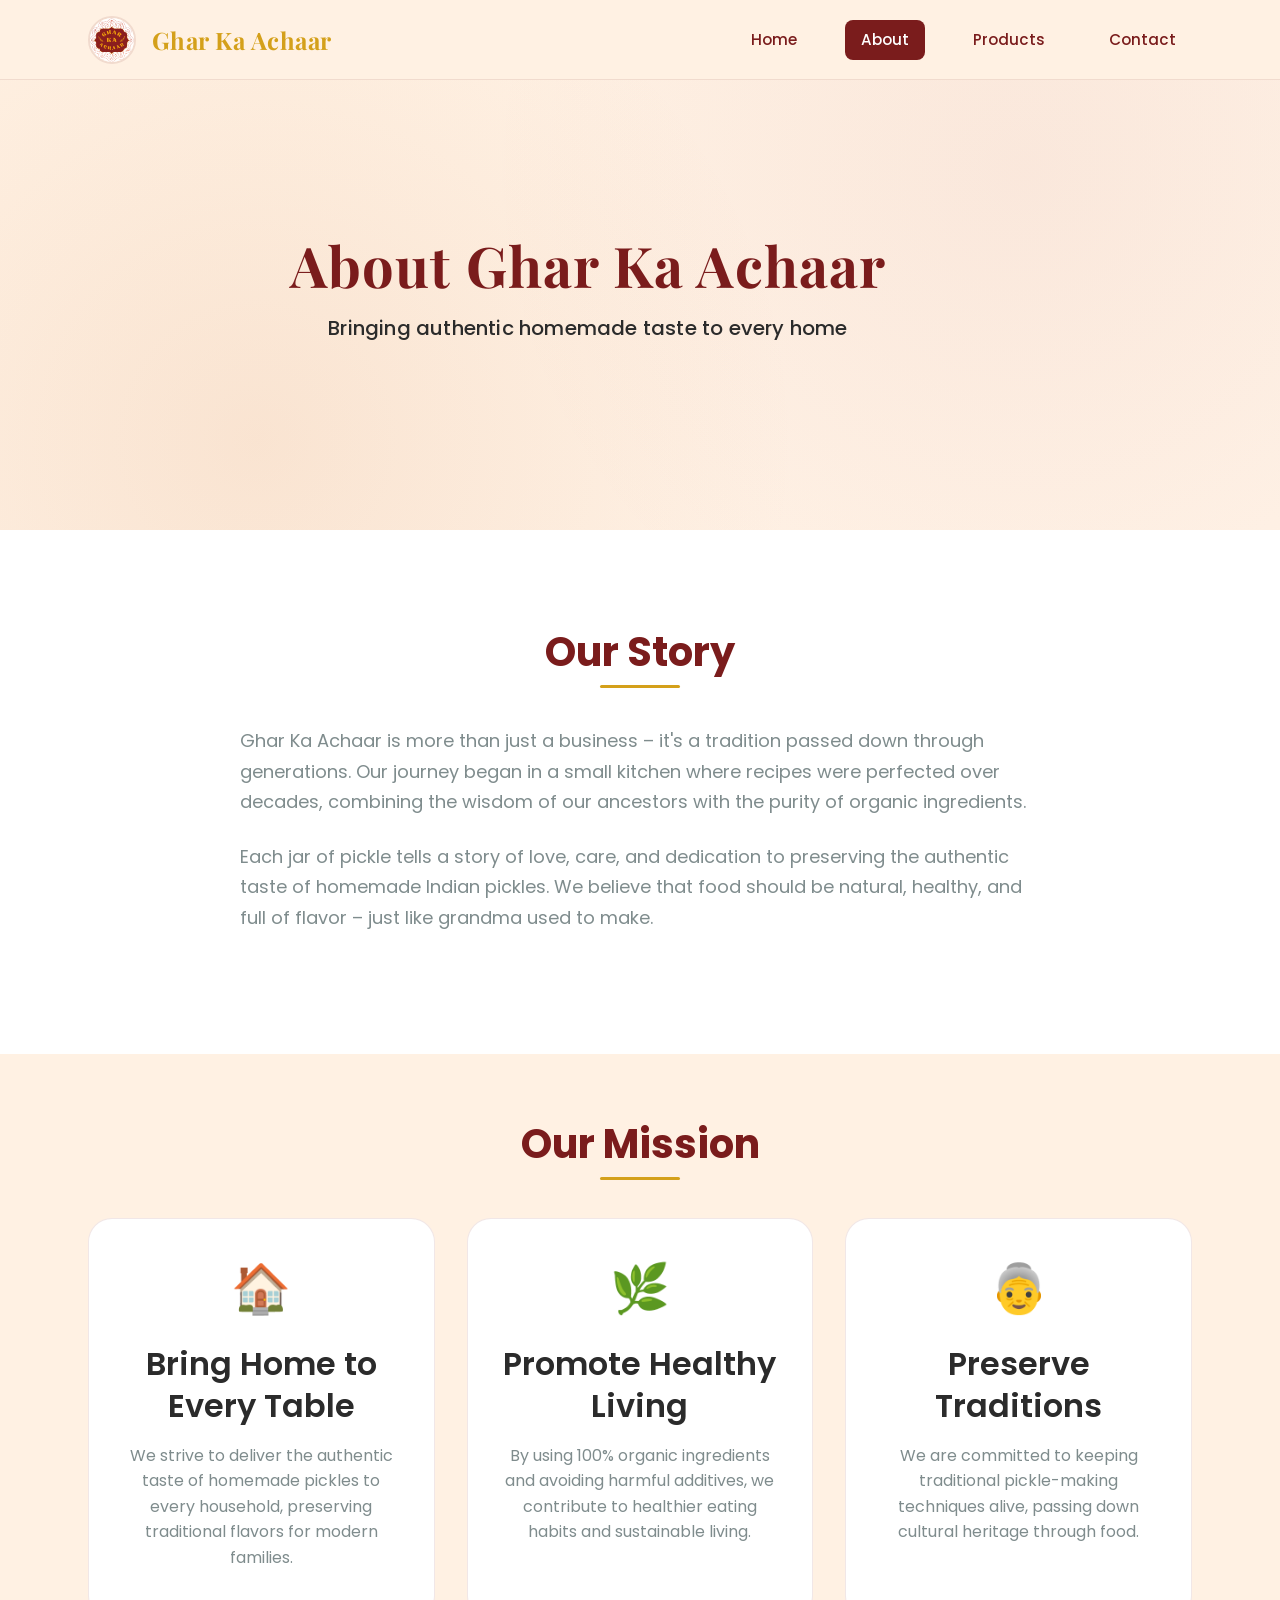
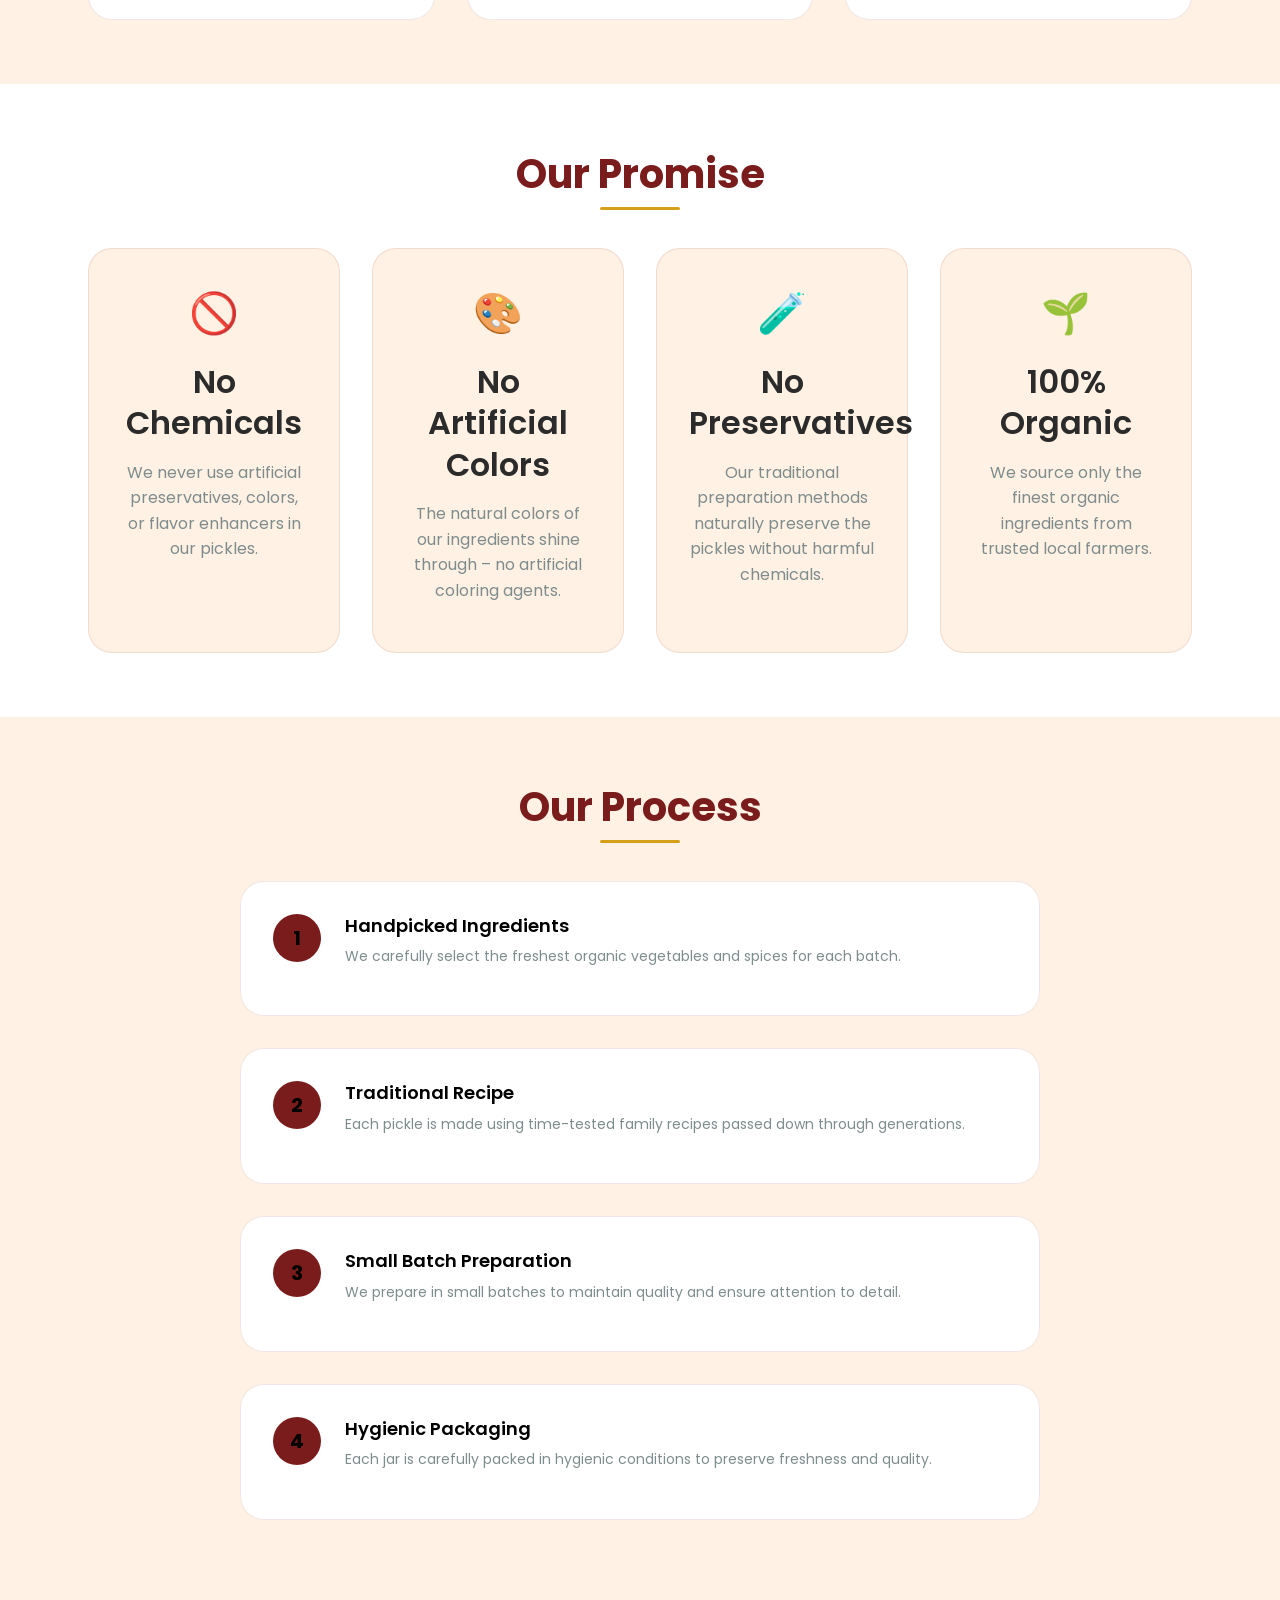
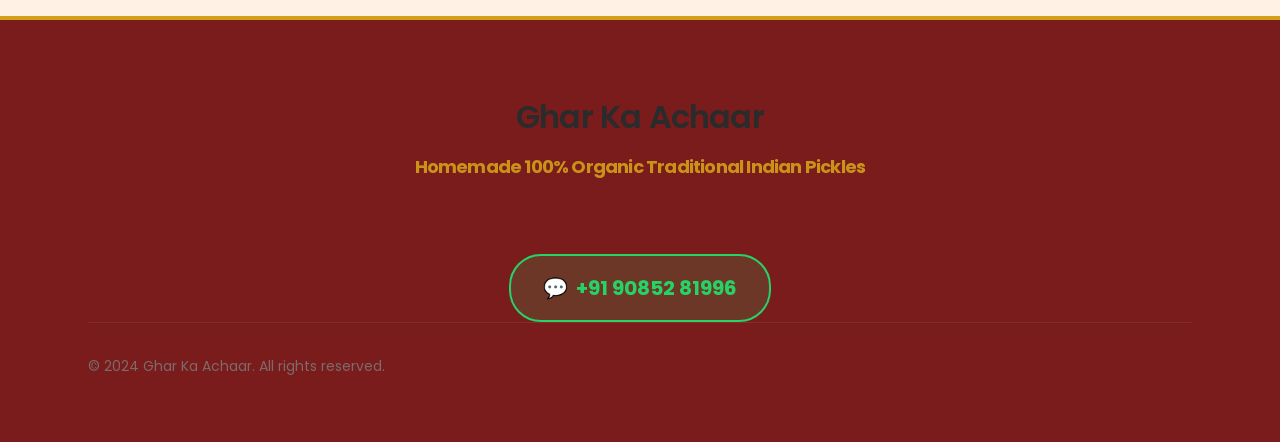
==== about.html @ f8902359 "Dep1" ====
<!DOCTYPE html>
<html lang="en">

<head>
    <meta charset="UTF-8">
    <meta name="viewport" content="width=device-width, initial-scale=1.0">

    <!-- SEO Meta Tags -->
    <meta name="description"
        content="About Ghar Ka Achaar - Learn about our homemade 100% organic traditional Indian pickles made with authentic family recipes.">
    <meta name="keywords"
        content="about Ghar Ka Achaar, homemade pickles, traditional recipe, organic ingredients, family business">
    <meta name="author" content="Ghar Ka Achaar">
    <meta name="robots" content="index, follow">
    <meta name="language" content="English">

    <!-- OpenGraph Meta Tags for Social Sharing -->
    <meta property="og:title" content="About Ghar Ka Achaar - Homemade 100% Organic Traditional Indian Pickles">
    <meta property="og:description"
        content="Learn about our mission to bring authentic homemade taste to every home with 100% organic ingredients and traditional recipes.">
    <meta property="og:image" content="https://yourwebsite.com/assets/images/ghar-ka-achaar-share.jpg">
    <meta property="og:image:alt" content="Ghar Ka Achaar - Homemade Indian Pickles">
    <meta property="og:url" content="https://yourwebsite.com/about.html">
    <meta property="og:type" content="website">
    <meta property="og:site_name" content="Ghar Ka Achaar">
    <meta property="og:locale" content="en_US">

    <title>About Ghar Ka Achaar - Our Story & Mission</title>

    <!-- Favicon placeholder -->
    <link rel="icon" type="image/x-icon" href="assets/icons/favicon.ico">
    <link rel="apple-touch-icon" sizes="180x180" href="assets/icons/apple-touch-icon.png">
    <link rel="icon" type="image/png" sizes="32x32" href="assets/icons/favicon-32x32.png">
    <link rel="icon" type="image/png" sizes="16x16" href="assets/icons/favicon-16x16.png">

    <!-- CSS -->
    <link rel="stylesheet" href="css/style.css">

    <!-- Google Fonts -->
    <link rel="preconnect" href="https://fonts.googleapis.com">
    <link rel="preconnect" href="https://fonts.gstatic.com" crossorigin>
    <link
        href="https://fonts.googleapis.com/css2?family=Playfair+Display:wght@600;700&family=Poppins:wght@400;500;600&display=swap"
        rel="stylesheet">

    <!-- Canonical URL -->
    <link rel="canonical" href="https://yourwebsite.com/about.html">
</head>

<body>
    <!-- Header Section -->
    <header class="header">
        <nav class="navbar">
            <div class="nav-inner">
                <div class="brand-section">
                    <div class="logo-container">
                        <img src="assets/icons/Main_Logo.png" alt="Ghar Ka Achaar Logo" class="brand-logo"
                            onerror="this.style.display='none'; this.nextElementSibling.style.display='flex';">
                        <div class="logo-fallback">
                            <span>GA</span>
                        </div>
                    </div>
                    <div class="brand-text">
                        <a href="index.html">Ghar Ka Achaar</a>
                    </div>
                </div>

                <ul class="nav-links">
                    <li><a href="index.html">Home</a></li>
                    <li><a href="about.html" class="active">About</a></li>
                    <li><a href="products.html">Products</a></li>
                    <li><a href="contact.html">Contact</a></li>
                </ul>

                <div class="hamburger" id="hamburger">
                    <span></span>
                    <span></span>
                    <span></span>
                </div>
            </div>
        </nav>
    </header>

    <!-- Mobile Navigation Menu -->
    <div class="nav-menu" id="nav-menu">
        <ul>
            <li><a href="index.html">Home</a></li>
            <li><a href="about.html" class="active">About</a></li>
            <li><a href="products.html">Products</a></li>
            <li><a href="contact.html">Contact</a></li>
        </ul>
    </div>

    <!-- Hero Section -->
    <section class="hero about-hero">
        <div class="container">
            <div class="hero-content">
                <h1 class="hero-title">About Ghar Ka Achaar</h1>
                <p class="hero-tagline">Bringing authentic homemade taste to every home</p>
            </div>
        </div>
    </section>

    <!-- About Section -->
    <section class="about">
        <div class="container">
            <div class="about-content">
                <h2 class="section-title">Our Story</h2>
                <div class="about-story">
                    <div class="story-text">
                        <p>Ghar Ka Achaar is more than just a business – it's a tradition passed down through
                            generations. Our journey began in a small kitchen where recipes were perfected over decades,
                            combining the wisdom of our ancestors with the purity of organic ingredients.</p>
                        <p>Each jar of pickle tells a story of love, care, and dedication to preserving the authentic
                            taste of homemade Indian pickles. We believe that food should be natural, healthy, and full
                            of flavor – just like grandma used to make.</p>
                    </div>
                </div>
            </div>
        </div>
    </section>

    <!-- Our Mission Section -->
    <section class="mission">
        <div class="container">
            <h2 class="section-title">Our Mission</h2>
            <div class="mission-content">
                <div class="mission-card">
                    <div class="mission-icon">🏠</div>
                    <h3>Bring Home to Every Table</h3>
                    <p>We strive to deliver the authentic taste of homemade pickles to every household, preserving
                        traditional flavors for modern families.</p>
                </div>
                <div class="mission-card">
                    <div class="mission-icon">🌿</div>
                    <h3>Promote Healthy Living</h3>
                    <p>By using 100% organic ingredients and avoiding harmful additives, we contribute to healthier
                        eating habits and sustainable living.</p>
                </div>
                <div class="mission-card">
                    <div class="mission-icon">👵</div>
                    <h3>Preserve Traditions</h3>
                    <p>We are committed to keeping traditional pickle-making techniques alive, passing down cultural
                        heritage through food.</p>
                </div>
            </div>
        </div>
    </section>

    <!-- Our Promise Section -->
    <section class="promise">
        <div class="container">
            <h2 class="section-title">Our Promise</h2>
            <div class="promise-grid">
                <div class="promise-item">
                    <div class="promise-icon">🚫</div>
                    <h3>No Chemicals</h3>
                    <p>We never use artificial preservatives, colors, or flavor enhancers in our pickles.</p>
                </div>
                <div class="promise-item">
                    <div class="promise-icon">🎨</div>
                    <h3>No Artificial Colors</h3>
                    <p>The natural colors of our ingredients shine through – no artificial coloring agents.</p>
                </div>
                <div class="promise-item">
                    <div class="promise-icon">🧪</div>
                    <h3>No Preservatives</h3>
                    <p>Our traditional preparation methods naturally preserve the pickles without harmful chemicals.</p>
                </div>
                <div class="promise-item">
                    <div class="promise-icon">🌱</div>
                    <h3>100% Organic</h3>
                    <p>We source only the finest organic ingredients from trusted local farmers.</p>
                </div>
            </div>
        </div>
    </section>

    <!-- Process Section -->
    <section class="process">
        <div class="container">
            <h2 class="section-title">Our Process</h2>
            <div class="process-steps">
                <div class="process-step">
                    <div class="step-number">1</div>
                    <div class="step-content">
                        <h3>Handpicked Ingredients</h3>
                        <p>We carefully select the freshest organic vegetables and spices for each batch.</p>
                    </div>
                </div>
                <div class="process-step">
                    <div class="step-number">2</div>
                    <div class="step-content">
                        <h3>Traditional Recipe</h3>
                        <p>Each pickle is made using time-tested family recipes passed down through generations.</p>
                    </div>
                </div>
                <div class="process-step">
                    <div class="step-number">3</div>
                    <div class="step-content">
                        <h3>Small Batch Preparation</h3>
                        <p>We prepare in small batches to maintain quality and ensure attention to detail.</p>
                    </div>
                </div>
                <div class="process-step">
                    <div class="step-number">4</div>
                    <div class="step-content">
                        <h3>Hygienic Packaging</h3>
                        <p>Each jar is carefully packed in hygienic conditions to preserve freshness and quality.</p>
                    </div>
                </div>
            </div>
        </div>
    </section>

    <!-- Footer -->
    <footer class="footer">
        <div class="container">
            <div class="footer-content">
                <div class="footer-brand">
                    <h3>Ghar Ka Achaar</h3>
                    <p class="footer-tagline">Homemade 100% Organic Traditional Indian Pickles</p>
                </div>

                <div class="footer-contact">
                    <div class="whatsapp-number">
                        💬 <strong>+91 90852 81996</strong>
                    </div>
                </div>
            </div>

            <div class="copyright">
                <p>&copy; 2024 Ghar Ka Achaar. All rights reserved.</p>
            </div>
        </div>
    </footer>

    <!-- JavaScript -->
    <script src="js/main.js"></script>
    <script>
        // Mobile menu toggle - simplified version
        document.addEventListener('DOMContentLoaded', function () {
            const hamburger = document.getElementById('hamburger');
            const navMenu = document.querySelector('.nav-menu');

            if (hamburger && navMenu) {
                // Only handle hamburger toggle
                hamburger.addEventListener('click', function () {
                    hamburger.classList.toggle('active');
                    navMenu.classList.toggle('active');
                });

                hamburger.addEventListener('touchstart', function () {
                    hamburger.classList.toggle('active');
                    navMenu.classList.toggle('active');
                });

                // Close menu when clicking outside
                document.addEventListener('click', function (event) {
                    if (!hamburger.contains(event.target) && !navMenu.contains(event.target)) {
                        hamburger.classList.remove('active');
                        navMenu.classList.remove('active');
                    }
                });

                document.addEventListener('touchstart', function (event) {
                    if (!hamburger.contains(event.target) && !navMenu.contains(event.target)) {
                        hamburger.classList.remove('active');
                        navMenu.classList.remove('active');
                    }
                });
            }
        });
    </script>
</body>

</html>
---- css/style.css ----
/* CSS Variables for Traditional Indian Kitchen */
:root {
    /* Brand Colors */
    --primary-maroon: #7A1C1C;
    --secondary-gold: #D4A01A;
    --background-cream: #FFF1E3;
    --text-charcoal: #2B2B2B;

    /* Legacy Colors (keeping for compatibility) */
    --primary-achaar: #7A1C1C;
    --accent-chilli: #D4A01A;
    --accent-turmeric: #D4A01A;
    --accent-garlic: #95A5A6;
    --accent-coriander: #27AE60;
    --text-dark: #2B2B2B;
    --text-light: #7F8C8D;
    --text-lighter: #BDC3C7;
    --bg-warm: #FFF1E3;
    --bg-cream: #FFF1E3;
    --card-bg: #FFFFFF;
    --border-light: rgba(122, 28, 28, 0.1);
    --border-medium: rgba(122, 28, 28, 0.2);
    --shadow-soft: 0 2px 8px rgba(0, 0, 0, 0.08);
    --shadow-hover: 0 8px 20px rgba(0, 0, 0, 0.12);

    /* Typography */
    --font-brand: 'Playfair Display', serif;
    --font-body: 'Poppins', sans-serif;
    --font-weight-brand: 700;
    --font-weight-heading: 600;
    --font-weight-body: 400;
    --font-weight-medium: 500;

    /* Spacing */
    --spacing-xs: 0.25rem;
    --spacing-sm: 0.5rem;
    --spacing-md: 1rem;
    --spacing-lg: 1.5rem;
    --spacing-xl: 2rem;
    --spacing-xxl: 3rem;
}

/* Reset and Base Styles */
* {
    margin: 0;
    padding: 0;
    box-sizing: border-box;
}

html {
    scroll-behavior: smooth;
    font-size: 16px;
}

body {
    font-family: var(--font-body);
    line-height: 1.6;
    color: var(--text-dark);
    background-color: var(--bg-warm);
    font-size: 16px;
    -webkit-font-smoothing: antialiased;
    -moz-osx-font-smoothing: grayscale;
}

/* Container */
.container {
    width: 100%;
    max-width: 1200px;
    margin: 0 auto;
    padding: 0 1rem;
}

/* Grid System */
.products-grid {
    display: grid;
    grid-template-columns: 1fr;
    gap: 1.5rem;
}

/* Responsive Grid */
@media (min-width: 768px) {
    .products-grid {
        grid-template-columns: repeat(2, 1fr);
        gap: 2rem;
    }
}

@media (min-width: 1024px) {
    .products-grid {
        grid-template-columns: repeat(3, 1fr);
        gap: 2rem;
    }
}

@media (min-width: 1280px) {
    .products-grid {
        grid-template-columns: repeat(4, 1fr);
        gap: 2rem;
    }
}

/* Typography */
h1,
h2,
h3,
h4,
h5,
h6 {
    font-weight: 600;
    line-height: 1.3;
    color: var(--text-dark);
    margin-bottom: 1rem;
}

h1 {
    font-size: 2.5rem;
}

h2 {
    font-size: 2rem;
}

h3 {
    font-size: 1.5rem;
}

h4 {
    font-size: 1.25rem;
}

h5 {
    font-size: 1.125rem;
}

h6 {
    font-size: 1rem;
}

p {
    margin-bottom: 1rem;
    color: var(--text-light);
}

a {
    color: var(--primary-achaar);
    text-decoration: none;
    transition: color 0.3s ease;
}

a:hover {
    color: var(--accent-chilli);
}

/* Lists */
ul,
ol {
    margin-bottom: 1rem;
    padding-left: 2rem;
}

li {
    margin-bottom: 0.5rem;
}

/* Images */
img {
    max-width: 100%;
    height: auto;
    display: block;
    object-fit: cover;
}

/* Image optimization for performance */
.product-image {
    position: relative;
    background-color: var(--light-gray);
    aspect-ratio: 16/9;
    overflow: hidden;
}

.product-img {
    position: absolute;
    top: 0;
    left: 0;
    width: 100%;
    height: 100%;
    object-fit: cover;
    transition: transform 0.3s ease;
}

/* Prevent layout shift */
.product-image::before {
    content: '';
    display: block;
    padding-top: 56.25%;
    /* 16:9 aspect ratio */
}

/* Lazy loading fade-in */
img[loading="lazy"] {
    opacity: 0;
    transition: opacity 0.3s ease;
}

img[loading="lazy"].loaded {
    opacity: 1;
}

/* Mobile image optimization */
@media (max-width: 768px) {
    .product-image {
        aspect-ratio: 4/3;
    }

    .product-image::before {
        padding-top: 75%;
        /* 4:3 aspect ratio */
    }
}

@media (max-width: 480px) {
    .product-image {
        aspect-ratio: 1/1;
    }

    .product-image::before {
        padding-top: 100%;
        /* 1:1 aspect ratio */
    }
}

/* Buttons */
button {
    border: none;
    background: none;
    font-family: inherit;
    cursor: pointer;
    transition: all 0.3s ease;
}

/* Form Elements */
input,
select,
textarea {
    font-family: inherit;
    font-size: inherit;
    line-height: inherit;
    border: 1px solid var(--gray);
    border-radius: 0.25rem;
    padding: 0.5rem;
}

input:focus,
select:focus,
textarea:focus {
    outline: none;
    border-color: var(--traditional-red);
    box-shadow: 0 0 0 2px rgba(220, 20, 60, 0.2);
}

/* Utility Classes */
.text-center {
    text-align: center;
}

.text-left {
    text-align: left;
}

.text-right {
    text-align: right;
}

.font-bold {
    font-weight: 700;
}

.font-semibold {
    font-weight: 600;
}

.font-medium {
    font-weight: 500;
}

.font-normal {
    font-weight: 400;
}

/* Margin Utilities */
.m-0 {
    margin: 0;
}

.m-1 {
    margin: 0.25rem;
}

.m-2 {
    margin: 0.5rem;
}

.m-3 {
    margin: 0.75rem;
}

.m-4 {
    margin: 1rem;
}

.m-5 {
    margin: 1.25rem;
}

.m-6 {
    margin: 1.5rem;
}

.m-8 {
    margin: 2rem;
}

.m-10 {
    margin: 2.5rem;
}

.m-12 {
    margin: 3rem;
}

.m-16 {
    margin: 4rem;
}

.m-20 {
    margin: 5rem;
}

.mt-0 {
    margin-top: 0;
}

.mt-1 {
    margin-top: 0.25rem;
}

.mt-2 {
    margin-top: 0.5rem;
}

.mt-3 {
    margin-top: 0.75rem;
}

.mt-4 {
    margin-top: 1rem;
}

.mt-5 {
    margin-top: 1.25rem;
}

.mt-6 {
    margin-top: 1.5rem;
}

.mt-8 {
    margin-top: 2rem;
}

.mt-10 {
    margin-top: 2.5rem;
}

.mt-12 {
    margin-top: 3rem;
}

.mt-16 {
    margin-top: 4rem;
}

.mt-20 {
    margin-top: 5rem;
}

.mb-0 {
    margin-bottom: 0;
}

.mb-1 {
    margin-bottom: 0.25rem;
}

.mb-2 {
    margin-bottom: 0.5rem;
}

.mb-3 {
    margin-bottom: 0.75rem;
}

.mb-4 {
    margin-bottom: 1rem;
}

.mb-5 {
    margin-bottom: 1.25rem;
}

.mb-6 {
    margin-bottom: 1.5rem;
}

.mb-8 {
    margin-bottom: 2rem;
}

.mb-10 {
    margin-bottom: 2.5rem;
}

.mb-12 {
    margin-bottom: 3rem;
}

.mb-16 {
    margin-bottom: 4rem;
}

.mb-20 {
    margin-bottom: 5rem;
}

.ml-0 {
    margin-left: 0;
}

.ml-1 {
    margin-left: 0.25rem;
}

.ml-2 {
    margin-left: 0.5rem;
}

.ml-3 {
    margin-left: 0.75rem;
}

.ml-4 {
    margin-left: 1rem;
}

.ml-5 {
    margin-left: 1.25rem;
}

.ml-6 {
    margin-left: 1.5rem;
}

.ml-8 {
    margin-left: 2rem;
}

.ml-10 {
    margin-left: 2.5rem;
}

.ml-12 {
    margin-left: 3rem;
}

.mr-0 {
    margin-right: 0;
}

.mr-1 {
    margin-right: 0.25rem;
}

.mr-2 {
    margin-right: 0.5rem;
}

.mr-3 {
    margin-right: 0.75rem;
}

.mr-4 {
    margin-right: 1rem;
}

.mr-5 {
    margin-right: 1.25rem;
}

.mr-6 {
    margin-right: 1.5rem;
}

.mr-8 {
    margin-right: 2rem;
}

.mr-10 {
    margin-right: 2.5rem;
}

.mr-12 {
    margin-right: 3rem;
}

.mx-auto {
    margin-left: auto;
    margin-right: auto;
}

.my-auto {
    margin-top: auto;
    margin-bottom: auto;
}

/* Padding Utilities */
.p-0 {
    padding: 0;
}

.p-1 {
    padding: 0.25rem;
}

.p-2 {
    padding: 0.5rem;
}

.p-3 {
    padding: 0.75rem;
}

.p-4 {
    padding: 1rem;
}

.p-5 {
    padding: 1.25rem;
}

.p-6 {
    padding: 1.5rem;
}

.p-8 {
    padding: 2rem;
}

.p-10 {
    padding: 2.5rem;
}

.p-12 {
    padding: 3rem;
}

.p-16 {
    padding: 4rem;
}

.p-20 {
    padding: 5rem;
}

.pt-0 {
    padding-top: 0;
}

.pt-1 {
    padding-top: 0.25rem;
}

.pt-2 {
    padding-top: 0.5rem;
}

.pt-3 {
    padding-top: 0.75rem;
}

.pt-4 {
    padding-top: 1rem;
}

.pt-5 {
    padding-top: 1.25rem;
}

.pt-6 {
    padding-top: 1.5rem;
}

.pt-8 {
    padding-top: 2rem;
}

.pt-10 {
    padding-top: 2.5rem;
}

.pt-12 {
    padding-top: 3rem;
}

.pt-16 {
    padding-top: 4rem;
}

.pt-20 {
    padding-top: 5rem;
}

.pb-0 {
    padding-bottom: 0;
}

.pb-1 {
    padding-bottom: 0.25rem;
}

.pb-2 {
    padding-bottom: 0.5rem;
}

.pb-3 {
    padding-bottom: 0.75rem;
}

.pb-4 {
    padding-bottom: 1rem;
}

.pb-5 {
    padding-bottom: 1.25rem;
}

.pb-6 {
    padding-bottom: 1.5rem;
}

.pb-8 {
    padding-bottom: 2rem;
}

.pb-10 {
    padding-bottom: 2.5rem;
}

.pb-12 {
    padding-bottom: 3rem;
}

.pb-16 {
    padding-bottom: 4rem;
}

.pb-20 {
    padding-bottom: 5rem;
}

.pl-0 {
    padding-left: 0;
}

.pl-1 {
    padding-left: 0.25rem;
}

.pl-2 {
    padding-left: 0.5rem;
}

.pl-3 {
    padding-left: 0.75rem;
}

.pl-4 {
    padding-left: 1rem;
}

.pl-5 {
    padding-left: 1.25rem;
}

.pl-6 {
    padding-left: 1.5rem;
}

.pl-8 {
    padding-left: 2rem;
}

.pl-10 {
    padding-left: 2.5rem;
}

.pl-12 {
    padding-left: 3rem;
}

.pr-0 {
    padding-right: 0;
}

.pr-1 {
    padding-right: 0.25rem;
}

.pr-2 {
    padding-right: 0.5rem;
}

.pr-3 {
    padding-right: 0.75rem;
}

.pr-4 {
    padding-right: 1rem;
}

.pr-5 {
    padding-right: 1.25rem;
}

.pr-6 {
    padding-right: 1.5rem;
}

.pr-8 {
    padding-right: 2rem;
}

.pr-10 {
    padding-right: 2.5rem;
}

.pr-12 {
    padding-right: 3rem;
}

.px-0 {
    padding-left: 0;
    padding-right: 0;
}

.px-1 {
    padding-left: 0.25rem;
    padding-right: 0.25rem;
}

.px-2 {
    padding-left: 0.5rem;
    padding-right: 0.5rem;
}

.px-3 {
    padding-left: 0.75rem;
    padding-right: 0.75rem;
}

.px-4 {
    padding-left: 1rem;
    padding-right: 1rem;
}

.px-5 {
    padding-left: 1.25rem;
    padding-right: 1.25rem;
}

.px-6 {
    padding-left: 1.5rem;
    padding-right: 1.5rem;
}

.px-8 {
    padding-left: 2rem;
    padding-right: 2rem;
}

.px-10 {
    padding-left: 2.5rem;
    padding-right: 2.5rem;
}

.px-12 {
    padding-left: 3rem;
    padding-right: 3rem;
}

.py-0 {
    padding-top: 0;
    padding-bottom: 0;
}

.py-1 {
    padding-top: 0.25rem;
    padding-bottom: 0.25rem;
}

.py-2 {
    padding-top: 0.5rem;
    padding-bottom: 0.5rem;
}

.py-3 {
    padding-top: 0.75rem;
    padding-bottom: 0.75rem;
}

.py-4 {
    padding-top: 1rem;
    padding-bottom: 1rem;
}

.py-5 {
    padding-top: 1.25rem;
    padding-bottom: 1.25rem;
}

.py-6 {
    padding-top: 1.5rem;
    padding-bottom: 1.5rem;
}

.py-8 {
    padding-top: 2rem;
    padding-bottom: 2rem;
}

.py-10 {
    padding-top: 2.5rem;
    padding-bottom: 2.5rem;
}

.py-12 {
    padding-top: 3rem;
    padding-bottom: 3rem;
}

/* Display Utilities */
.block {
    display: block;
}

.inline-block {
    display: inline-block;
}

.inline {
    display: inline;
}

.flex {
    display: flex;
}

.inline-flex {
    display: inline-flex;
}

.grid {
    display: grid;
}

.hidden {
    display: none;
}

/* Position Utilities */
.relative {
    position: relative;
}

.absolute {
    position: absolute;
}

.fixed {
    position: fixed;
}

.sticky {
    position: sticky;
}

/* Color Utilities */
.text-white {
    color: var(--white);
}

.text-black {
    color: var(--black);
}

.text-red {
    color: var(--traditional-red);
}

.text-green {
    color: var(--dark-green);
}

.text-yellow {
    color: var(--mustard-yellow);
}

.text-brown {
    color: var(--brown);
}

.text-gray {
    color: var(--gray);
}

.bg-white {
    background-color: var(--white);
}

.bg-black {
    background-color: var(--black);
}

.bg-red {
    background-color: var(--traditional-red);
}

.bg-green {
    background-color: var(--dark-green);
}

.bg-yellow {
    background-color: var(--mustard-yellow);
}

.bg-brown {
    background-color: var(--brown);
}

.bg-gray {
    background-color: var(--gray);
}

.bg-light-gray {
    background-color: var(--light-gray);
}

.bg-cream {
    background-color: var(--cream);
}

/* Border Utilities */
.border {
    border: 1px solid var(--gray);
}

.border-0 {
    border: none;
}

.border-t {
    border-top: 1px solid var(--gray);
}

.border-b {
    border-bottom: 1px solid var(--gray);
}

.border-l {
    border-left: 1px solid var(--gray);
}

.border-r {
    border-right: 1px solid var(--gray);
}

.rounded {
    border-radius: 0.25rem;
}

.rounded-md {
    border-radius: 0.375rem;
}

.rounded-lg {
    border-radius: 0.5rem;
}

.rounded-xl {
    border-radius: 0.75rem;
}

.rounded-2xl {
    border-radius: 1rem;
}

.rounded-full {
    border-radius: 9999px;
}

/* Shadow Utilities */
.shadow {
    box-shadow: 0 1px 3px 0 rgba(0, 0, 0, 0.1), 0 1px 2px 0 rgba(0, 0, 0, 0.06);
}

.shadow-md {
    box-shadow: 0 4px 6px -1px rgba(0, 0, 0, 0.1), 0 2px 4px -1px rgba(0, 0, 0, 0.06);
}

.shadow-lg {
    box-shadow: 0 10px 15px -3px rgba(0, 0, 0, 0.1), 0 4px 6px -2px rgba(0, 0, 0, 0.05);
}

.shadow-xl {
    box-shadow: 0 20px 25px -5px rgba(0, 0, 0, 0.1), 0 10px 10px -5px rgba(0, 0, 0, 0.04);
}

/* Opacity Utilities */
.opacity-0 {
    opacity: 0;
}

.opacity-25 {
    opacity: 0.25;
}

.opacity-50 {
    opacity: 0.5;
}

.opacity-75 {
    opacity: 0.75;
}

.opacity-100 {
    opacity: 1;
}

/* Cursor Utilities */
.cursor-pointer {
    cursor: pointer;
}

.cursor-default {
    cursor: default;
}

/* Transition Utilities */
.transition {
    transition: all 0.3s ease;
}

.transition-colors {
    transition: color 0.3s ease, background-color 0.3s ease, border-color 0.3s ease;
}

.transition-transform {
    transition: transform 0.3s ease;
}

/* Hover Utilities */
.hover\:text-red:hover {
    color: var(--traditional-red);
}

.hover\:text-green:hover {
    color: var(--dark-green);
}

.hover\:text-yellow:hover {
    color: var(--mustard-yellow);
}

.hover\:bg-red:hover {
    background-color: var(--traditional-red);
}

.hover\:bg-green:hover {
    background-color: var(--dark-green);
}

.hover\:bg-yellow:hover {
    background-color: var(--mustard-yellow);
}

.hover\:shadow-lg:hover {
    box-shadow: 0 10px 15px -3px rgba(0, 0, 0, 0.1), 0 4px 6px -2px rgba(0, 0, 0, 0.05);
}

/* Mobile-first Responsive Utilities */
@media (max-width: 640px) {
    .container {
        padding: 0 0.75rem;
    }

    h1 {
        font-size: 2rem;
    }

    h2 {
        font-size: 1.75rem;
    }

    h3 {
        font-size: 1.5rem;
    }

    h4 {
        font-size: 1.25rem;
    }

    h5 {
        font-size: 1.125rem;
    }

    h6 {
        font-size: 1rem;
    }
}

@media (max-width: 480px) {
    .container {
        padding: 0 0.5rem;
    }

    h1 {
        font-size: 1.75rem;
    }

    h2 {
        font-size: 1.5rem;
    }

    h3 {
        font-size: 1.25rem;
    }
}

/* Header Specific Styles */
.header {
    position: sticky;
    top: 0;
    z-index: 100;
    background-color: var(--bg-warm);
    border-bottom: 1px solid var(--border-light);
    backdrop-filter: blur(10px);
    -webkit-backdrop-filter: blur(10px);
    height: 70px;
    transition: all 0.3s ease;
}

.navbar {
    width: 100%;
    height: 100%;
}

.nav-inner {
    display: flex;
    align-items: center;
    justify-content: space-between;
    width: 100%;
    max-width: 1200px;
    margin: 0 auto;
    padding: 0 1rem;
    height: 70px;
}

.brand-section {
    display: flex;
    align-items: center;
    gap: 1rem;
}

.logo-container {
    position: relative;
    width: 70px;
    height: 70px;
    flex-shrink: 0;
}

.brand-logo {
    width: 100%;
    height: 100%;
    border-radius: 50%;
    object-fit: cover;
    border: 2px solid var(--border-light);
}

.logo-fallback {
    display: none;
    width: 100%;
    height: 100%;
    background: linear-gradient(135deg, var(--primary-achaar), var(--accent-chilli));
    border-radius: 50%;
    align-items: center;
    justify-content: center;
    color: white;
    font-weight: 700;
    font-size: 1rem;
    border: 2px solid var(--border-light);
}

.brand-text {
    font-family: var(--font-brand);
    font-size: 2.5rem;
    font-weight: var(--font-weight-brand);
    color: var(--secondary-gold);
    letter-spacing: 0.02em;
    line-height: 1;
}

.brand-text a {
    color: var(--secondary-gold);
    text-decoration: none;
    transition: color 0.3s ease;
}

.brand-text a:hover {
    color: var(--primary-maroon);
}

/* Navigation Links */
.nav-links {
    display: none;
    list-style: none;
    padding: 0;
    margin: 0;
}

.nav-links li {
    margin: 0;
}

.nav-links a {
    display: block;
    padding: 0.5rem 1rem;
    color: var(--primary-maroon);
    text-decoration: none;
    font-family: var(--font-body);
    font-weight: var(--font-weight-medium);
    font-size: 0.95rem;
    transition: all 0.3s ease;
    border-radius: 0.5rem;
}

.nav-links a:hover,
.nav-links a.active {
    background-color: var(--primary-maroon);
    color: white;
}

/* Mobile Navigation Menu */
.nav-menu {
    display: none;
    position: fixed;
    top: 70px;
    left: 0;
    right: 0;
    background-color: var(--bg-warm);
    border-bottom: 1px solid var(--border-light);
    padding: 1rem 0;
    box-shadow: 0 4px 12px var(--shadow-soft);
    z-index: 99;
}

.nav-menu.active {
    display: block;
}

.nav-menu ul {
    list-style: none;
    padding: 0;
    margin: 0;
}

.nav-menu li {
    margin-bottom: 0;
}

.nav-menu a {
    display: block;
    padding: 1rem;
    color: var(--text-dark);
    text-decoration: none;
    font-family: var(--font-body);
    font-weight: var(--font-weight-medium);
    transition: all 0.3s ease;
    border-bottom: 1px solid var(--border-light);
}

.nav-menu a:hover {
    background-color: var(--card-bg);
    color: var(--primary-achaar);
}

.nav-menu a:last-child {
    border-bottom: none;
}

/* Hamburger Menu */
.hamburger {
    width: 30px;
    height: 24px;
    position: relative;
    cursor: pointer;
    display: flex;
    flex-direction: column;
    justify-content: space-between;
    z-index: 101;
    pointer-events: auto;
    -webkit-tap-highlight-color: transparent;
    touch-action: manipulation;
    user-select: none;
}

.hamburger span {
    width: 100%;
    height: 3px;
    background-color: var(--primary-maroon);
    border-radius: 3px;
    transition: all 0.3s ease;
    pointer-events: none;
}

.hamburger:hover span {
    background-color: var(--secondary-gold);
}

.hamburger:active span {
    background-color: var(--secondary-gold);
}

.hamburger.active span:nth-child(1) {
    transform: rotate(45deg) translate(8px, 8px);
}

.hamburger.active span:nth-child(2) {
    opacity: 0;
}

.hamburger.active span:nth-child(3) {
    transform: rotate(-45deg) translate(8px, -8px);
}

/* Desktop Navigation */
@media (min-width: 768px) {
    .hamburger {
        display: none;
    }

    .nav-links {
        display: flex;
        gap: 2rem;
    }

    .header {
        height: 80px;
    }

    .nav-inner {
        height: 80px;
        padding: 0 2rem;
    }

    .logo-container {
        width: 52px;
        height: 52px;
    }

    .brand-text {
        font-size: 2rem;
    }
}

@media (min-width: 1024px) {
    .nav-inner {
        padding: 0 3rem;
    }
}

@media (max-width: 640px) {
    .header {
        height: 64px;
    }

    .nav-inner {
        height: 64px;
        padding: 0 1rem;
    }

    .brand-section {
        gap: 0.75rem;
    }

    .brand-text {
        font-size: 1.5rem;
    }

    .logo-container {
        width: 40px;
        height: 40px;
    }

    .nav-menu {
        top: 64px;
    }
}

/* Hero Section Styles */
.hero {
    min-height: 70vh;
    display: flex;
    align-items: center;
    justify-content: center;
    background: linear-gradient(135deg, var(--bg-warm) 0%, #FFF2E6 100%);
    position: relative;
    overflow: hidden;
}

.hero::before {
    content: '';
    position: absolute;
    top: 0;
    left: 0;
    right: 0;
    bottom: 0;
    background: radial-gradient(circle at 20% 80%, rgba(200, 107, 42, 0.1) 0%, transparent 50%),
        radial-gradient(circle at 80% 20%, rgba(158, 42, 43, 0.05) 0%, transparent 50%);
    pointer-events: none;
}

.hero-content {
    text-align: center;
    max-width: 800px;
    padding: 2rem;
    position: relative;
    z-index: 1;
}

.hero-title {
    font-family: var(--font-brand);
    font-size: 3.5rem;
    font-weight: var(--font-weight-brand);
    color: var(--primary-maroon);
    margin-bottom: 1rem;
    letter-spacing: 0.02em;
    line-height: 1.1;
}

.hero-tagline {
    font-family: var(--font-body);
    font-size: 1.25rem;
    font-weight: var(--font-weight-medium);
    color: var(--text-charcoal);
    margin-bottom: 2rem;
    letter-spacing: 0.01em;
}

/* Benefits Section */
.benefits {
    padding: 4rem 0;
    background-color: #fdf8f3;
}

.benefits-grid {
    display: grid;
    grid-template-columns: 1fr;
    gap: 1.5rem;
    margin-top: 3rem;
}

.benefit-card {
    background-color: white;
    padding: 2rem 1.5rem;
    border-radius: 1rem;
    box-shadow: 0 4px 12px rgba(0, 0, 0, 0.08);
    text-align: center;
    transition: transform 0.3s ease, box-shadow 0.3s ease;
    border: 1px solid rgba(122, 28, 28, 0.1);
}

.benefit-card:hover {
    transform: translateY(-4px);
    box-shadow: 0 8px 20px rgba(0, 0, 0, 0.12);
}

.benefit-icon {
    font-size: 2.5rem;
    margin-bottom: 1rem;
    display: block;
    color: var(--secondary-gold);
}

.benefit-card h3 {
    font-family: var(--font-brand);
    font-size: 1.25rem;
    font-weight: var(--font-weight-heading);
    color: var(--primary-maroon);
    margin-bottom: 0.75rem;
}

.benefit-card p {
    font-family: var(--font-body);
    font-size: 0.95rem;
    color: var(--text-light);
    line-height: 1.5;
    margin: 0;
}

.offer-highlight {
    background: rgba(122, 28, 28, 0.08);
    color: var(--primary-maroon);
    padding: 2rem 2rem;
    border-radius: 1rem;
    margin-bottom: 2rem;
    box-shadow: 0 4px 15px rgba(122, 28, 28, 0.1);
    text-align: center;
    border: 1px solid rgba(122, 28, 28, 0.15);
}

.offer-text {
    font-family: var(--font-body);
    font-size: 0.95rem;
    font-weight: var(--font-weight-medium);
    margin-bottom: 0.75rem;
    color: var(--primary-maroon);
    line-height: 1.4;
}

.offer-price {
    font-family: var(--font-body);
    font-size: 1.3rem;
    font-weight: var(--font-weight-heading);
    color: var(--primary-maroon);
    line-height: 1.3;
}

.cta-button {
    background: var(--primary-maroon);
    color: white;
    border: none;
    padding: 1.25rem 2.5rem;
    font-size: 1.125rem;
    font-weight: 600;
    border-radius: 2rem;
    cursor: pointer;
    transition: all 0.3s ease;
    box-shadow: 0 4px 15px rgba(122, 28, 28, 0.3);
    position: relative;
    overflow: hidden;
    text-decoration: none;
    display: inline-block;
}

.cta-button:hover {
    transform: translateY(-2px);
    box-shadow: 0 8px 25px rgba(122, 28, 28, 0.4);
    background: var(--secondary-gold);
}

.cta-button:active {
    transform: translateY(0);
}

@keyframes fadeInUp {
    from {
        opacity: 0;
        transform: translateY(30px);
    }

    to {
        opacity: 1;
        transform: translateY(0);
    }
}

@keyframes shimmer {
    0% {
        left: -100%;
    }

    100% {
        left: 100%;
    }
}

@media (max-width: 768px) {
    .hero {
        min-height: 60vh;
        padding: 2rem 0;
    }

    .hero-title {
        font-size: 2.5rem;
    }

    .hero-tagline {
        font-size: 1.25rem;
    }

    .cta-button {
        font-size: 1.125rem;
        padding: 1rem 2rem;
    }
}

@media (max-width: 480px) {
    .hero {
        min-height: 50vh;
        padding: 1.5rem 0;
    }

    .hero-title {
        font-size: 2rem;
    }

    .hero-tagline {
        font-size: 1.125rem;
    }

    .offer-highlight {
        padding: 1rem;
    }

    .cta-button {
        font-size: 1rem;
        padding: 0.875rem 1.5rem;
        width: 100%;
        max-width: 280px;
    }
}

/* Product Cards Styles */
.products {
    padding: 4rem 0;
    background-color: var(--bg-warm);
}

.section-title {
    text-align: center;
    font-size: 2.5rem;
    font-weight: 700;
    color: var(--primary-maroon);
    margin-bottom: 3rem;
    position: relative;
}

.section-title::after {
    content: '';
    position: absolute;
    bottom: -10px;
    left: 50%;
    transform: translateX(-50%);
    width: 80px;
    height: 3px;
    background-color: var(--secondary-gold);
    border-radius: 2px;
}

.product-card {
    background-color: var(--card-bg);
    border: 1px solid rgba(122, 28, 28, 0.1);
    border-radius: 1.5rem;
    overflow: hidden;
    transition: all 0.3s ease;
    cursor: pointer;
    box-shadow: 0 2px 8px var(--shadow-soft);
}

.product-card:hover {
    transform: translateY(-4px);
    box-shadow: 0 8px 20px var(--shadow-hover);
    border-color: rgba(122, 28, 28, 0.2);
}

.product-image {
    position: relative;
    overflow: hidden;
    background-color: var(--bg-warm);
    aspect-ratio: 16/9;
}

.product-image::before {
    content: '';
    position: absolute;
    top: 0;
    left: 0;
    right: 0;
    bottom: 0;
    background: linear-gradient(45deg, rgba(200, 107, 42, 0.05) 0%, transparent 100%);
    opacity: 0;
    transition: opacity 0.3s ease;
}

.product-card:hover .product-image::before {
    opacity: 1;
}

.product-img {
    transition: transform 0.3s ease;
}

.product-card:hover .product-img {
    transform: scale(1.05);
}

.product-info {
    padding: 2rem;
}

.product-name {
    font-size: 1.25rem;
    font-weight: 600;
    color: var(--primary-maroon);
    margin-bottom: 0.75rem;
    transition: color 0.3s ease;
}

.product-card:hover .product-name {
    color: var(--secondary-gold);
}

.product-description {
    font-size: 0.95rem;
    color: var(--text-light);
    line-height: 1.5;
    margin-bottom: 1.5rem;
}

.product-quantity {
    margin-bottom: 1.5rem;
}

.quantity-label {
    font-size: 0.875rem;
    font-weight: 500;
    color: var(--text-dark);
    margin-bottom: 0.5rem;
    display: block;
}

.quantity-select {
    width: 100%;
    padding: 0.75rem;
    border: 1px solid rgba(122, 28, 28, 0.2);
    border-radius: 0.75rem;
    background-color: var(--bg-warm);
    color: var(--text-dark);
    font-size: 0.875rem;
    transition: all 0.3s ease;
    background-image: url("data:image/svg+xml,%3csvg xmlns='http://www.w3.org/2000/svg' fill='none' viewBox='0 0 20 20'%3e%3cpath stroke='%237A1C1C' stroke-linecap='round' stroke-linejoin='round' stroke-width='1.5' d='M6 8l4 4 4-4'/%3e%3c/svg%3e");
    background-position: right 0.5rem center;
    background-repeat: no-repeat;
    background-size: 1.5em 1.5em;
    padding-right: 2.5rem;
    -webkit-appearance: none;
    -moz-appearance: none;
    appearance: none;
}

.quantity-select:focus {
    border-color: var(--primary-maroon);
    outline: none;
    box-shadow: 0 0 0 3px rgba(122, 28, 28, 0.1);
}

.product-price {
    font-size: 1.5rem;
    font-weight: 700;
    color: var(--accent-chilli);
    margin-bottom: 1.5rem;
    position: relative;
    display: inline-block;
}

/* Ingredients Dropdown - Standardized Implementation */
.ingredients-wrapper {
    margin: 0.5rem 0;
    padding: 0 1rem;
}

.ingredients-toggle {
    width: 100%;
    display: flex;
    justify-content: space-between;
    align-items: center;
    padding: 0.5rem 0;
    background: transparent;
    border: none;
    cursor: pointer;
    font-family: var(--font-body);
    font-size: 0.85rem;
    font-weight: var(--font-weight-bold);
    color: var(--primary-maroon);
    text-transform: uppercase;
    letter-spacing: 0.5px;
    transition: color 0.3s ease;
    text-align: left;
}

.ingredients-toggle:hover {
    color: var(--secondary-gold);
}

.ingredients-toggle .arrow {
    font-size: 0.7rem;
    transition: transform 0.3s ease;
    color: var(--primary-maroon);
}

.ingredients-toggle.active .arrow {
    transform: rotate(180deg);
}

.ingredients-list {
    list-style: none;
    padding: 0;
    margin: 0.25rem 0 0 0;
    max-height: 0;
    overflow: hidden;
    transition: max-height 0.3s ease;
}

.ingredients-list.show {
    max-height: 200px;
}

.ingredients-list li {
    font-family: var(--font-body);
    font-size: 0.8rem;
    color: var(--text-light);
    padding: 0.2rem 0;
    line-height: 1.4;
    position: relative;
    padding-left: 1rem;
    text-align: left;
}

.ingredients-list li:before {
    content: "•";
    position: absolute;
    left: 0;
    color: var(--text-light);
}

.ingredients-list li strong {
    font-weight: var(--font-weight-bold);
    color: var(--text-dark);
}

/* Uniform Product Card Sizing */
.product-card {
    display: flex;
    flex-direction: column;
    height: 100%;
    min-height: 600px;
}

.product-info {
    flex: 1;
    display: flex;
    flex-direction: column;
    padding: 1rem;
}

/* Product Images - 1:1 Aspect Ratio */
.product-image {
    height: 0;
    padding-bottom: 100%;
    /* 1:1 aspect ratio */
    overflow: hidden;
    border-radius: 0.5rem 0.5rem 0 0;
    position: relative;
}

.product-image img {
    position: absolute;
    top: 0;
    left: 0;
    width: 100%;
    height: 100%;
    object-fit: cover;
}

/* Homepage Popular Card Images */
.popular-image {
    height: 0;
    padding-bottom: 100%;
    /* 1:1 aspect ratio */
    overflow: hidden;
    border-radius: 0.5rem 0.5rem 0 0;
    position: relative;
}

.popular-image img {
    position: absolute;
    top: 0;
    left: 0;
    width: 100%;
    height: 100%;
    object-fit: cover;
}

.product-name {
    font-family: var(--font-body);
    font-size: 1.25rem;
    font-weight: var(--font-weight-heading);
    color: var(--text-dark);
    margin-bottom: 0.25rem;
    flex-shrink: 0;
}

.bengali-name {
    font-family: var(--font-body);
    font-size: 0.9rem;
    color: #666;
    margin-bottom: 0.5rem;
    font-weight: var(--font-weight-normal);
    flex-shrink: 0;
}

.taste-badge {
    display: inline-block;
    font-family: var(--font-body);
    font-size: 0.75rem;
    font-weight: var(--font-weight-medium);
    color: white;
    padding: 0.25rem 0.75rem;
    border-radius: 1rem;
    margin-bottom: 0.75rem;
    text-transform: uppercase;
    letter-spacing: 0.5px;
    flex-shrink: 0;
    border: 1px solid rgba(122, 28, 28, 0.3);
}

.product-description {
    font-family: var(--font-body);
    font-size: 0.9rem;
    color: var(--text-light);
    margin-bottom: 1rem;
    line-height: 1.4;
    flex-shrink: 0;
}

.product-ingredients {
    margin-bottom: 1rem;
    flex-shrink: 0;
}

.quantity-selection {
    margin-top: auto;
    flex-shrink: 0;
}

.taste-badge.spicy {
    background-color: #ff9800;
    /* Orange */
}

.taste-badge.hot {
    background-color: #d32f2f;
    /* Deep Red */
}

.taste-badge.tangy {
    background-color: #4caf50;
    /* Green */
}

.taste-badge.tangy-sweet {
    background: linear-gradient(45deg, #4caf50 50%, #ffc107 50%);
    /* Green + Yellow mix */
}

.order-btn {
    margin-top: 1rem;
    flex-shrink: 0;
}

/* Product Quantity Selection */
.product-quantity {
    margin: 1rem 0;
}

.quantity-label {
    font-family: var(--font-body);
    font-size: 0.9rem;
    font-weight: var(--font-weight-medium);
    color: var(--text-dark);
    margin-bottom: 0.5rem;
    display: block;
}

.quantity-select {
    width: 100%;
    font-family: var(--font-body);
    font-size: 0.9rem;
    padding: 0.75rem;
    border: 2px solid var(--border-light);
    border-radius: 0.5rem;
    background-color: white;
    color: var(--text-dark);
    cursor: pointer;
    transition: border-color 0.3s ease;
}

.quantity-select:focus {
    outline: none;
    border-color: var(--accent-turmeric);
}

.order-btn {
    width: 100%;
    background: var(--primary-maroon);
    color: white;
    border: none;
    padding: 1rem;
    font-size: 0.95rem;
    font-weight: 600;
    border-radius: 1rem;
    cursor: pointer;
    transition: all 0.3s ease;
    box-shadow: 0 2px 8px rgba(122, 28, 28, 0.2);
    position: relative;
    overflow: hidden;
    text-decoration: none;
    display: inline-block;
    text-align: center;
}

.order-btn:hover {
    transform: translateY(-2px);
    box-shadow: 0 4px 15px rgba(122, 28, 28, 0.3);
    background: var(--secondary-gold);
}

.order-btn:active {
    transform: translateY(0);
}

@media (max-width: 768px) {
    .products {
        padding: 3rem 0;
    }

    .section-title {
        font-size: 2rem;
        margin-bottom: 2rem;
    }

    .product-card {
        margin-bottom: 1.5rem;
    }

    .product-card {
        margin-bottom: 2rem;
    }

    .product-image {
        height: 200px;
    }

    .product-name {
        font-size: 1.25rem;
    }

    .product-description {
        font-size: 0.875rem;
    }

    .product-ingredients {
        margin: 0.75rem 0;
        padding: 0.75rem;
    }

    .ingredients-title {
        font-size: 0.8rem;
        margin-bottom: 0.375rem;
    }

    .ingredients-list {
        gap: 0.375rem;
    }

    .ingredients-list li {
        font-size: 0.75rem;
        padding: 0.2rem 0.4rem;
    }

    .product-price {
        font-size: 1.5rem;
    }

    .order-btn {
        padding: 0.875rem 1rem;
        font-size: 0.875rem;
    }
}

/* About Us, Why Choose Us, and How to Order Sections */
.about {
    padding: 4rem 0;
    background-color: var(--card-bg);
}

.about-content {
    max-width: 1000px;
    margin: 0 auto;
}

.about-features {
    display: grid;
    grid-template-columns: repeat(auto-fit, minmax(250px, 1fr));
    gap: 2rem;
    margin-top: 3rem;
}

.feature-item {
    text-align: center;
    padding: 2rem 1.5rem;
    background-color: var(--bg-warm);
    border: 1px solid rgba(122, 28, 28, 0.1);
    border-radius: 1.5rem;
    transition: all 0.3s ease;
}

.feature-item:hover {
    transform: translateY(-4px);
    box-shadow: 0 8px 20px var(--shadow-hover);
    border-color: rgba(200, 107, 42, 0.2);
}

.feature-title {
    font-size: 1.5rem;
    font-weight: 600;
    color: var(--primary-maroon);
    margin-bottom: 1rem;
    display: flex;
    align-items: center;
    justify-content: center;
    gap: 0.5rem;
}

.feature-title::before {
    content: '🏠';
    font-size: 1.25rem;
}

.feature-item:nth-child(2) .feature-title::before {
    content: '📜';
}

.feature-item:nth-child(3) .feature-title::before {
    content: '🌿';
}

.feature-item:nth-child(4) .feature-title::before {
    content: '✨';
}

.feature-description {
    color: var(--text-light);
    line-height: 1.6;
    font-size: 1rem;
}

.why-choose-us {
    padding: 4rem 0;
    background-color: var(--bg-warm);
}

.features-list {
    max-width: 800px;
    margin: 0 auto;
}

.features {
    list-style: none;
    display: grid;
    grid-template-columns: repeat(auto-fit, minmax(200px, 1fr));
    gap: 2rem;
    margin-top: 3rem;
}

.feature {
    background-color: var(--card-bg);
    padding: 2rem;
    border: 1px solid rgba(122, 28, 28, 0.1);
    border-radius: 1.5rem;
    text-align: center;
    font-size: 1.125rem;
    font-weight: 600;
    color: var(--primary-maroon);
    transition: all 0.3s ease;
    position: relative;
}

.feature::before {
    content: '';
    position: absolute;
    top: -8px;
    left: 50%;
    transform: translateX(-50%);
    font-size: 1.5rem;
    background-color: var(--card-bg);
    padding: 0 0.5rem;
}

.feature:nth-child(1)::before {
    content: '🥬';
}

.feature:nth-child(2)::before {
    content: '👅';
}

.feature:nth-child(3)::before {
    content: '🚫';
}

.feature:nth-child(4)::before {
    content: '⚗️';
}

.feature:hover {
    border-color: rgba(200, 107, 42, 0.2);
    transform: translateY(-2px);
    box-shadow: 0 6px 20px var(--shadow-hover);
}

.how-to-order {
    padding: 4rem 0;
    background-color: var(--card-bg);
}

.order-steps {
    max-width: 800px;
    margin: 0 auto;
}

.steps-list {
    list-style: none;
    counter-reset: step-counter;
    margin-top: 3rem;
}

.step {
    background-color: var(--bg-warm);
    border: 1px solid var(--border-light);
    border-radius: 1.5rem;
    padding: 2rem;
    margin-bottom: 1.5rem;
    font-size: 1.125rem;
    font-weight: 600;
    color: var(--text-dark);
    position: relative;
    padding-left: 4rem;
    transition: all 0.3s ease;
}

.step::before {
    counter-increment: step-counter;
    content: counter(step-counter);
    position: absolute;
    left: 1.5rem;
    top: 50%;
    transform: translateY(-50%);
    background-color: var(--primary-achaar);
    color: white;
    width: 2rem;
    height: 2rem;
    border-radius: 50%;
    display: flex;
    align-items: center;
    justify-content: center;
    font-weight: 700;
    font-size: 1rem;
}

.step::after {
    content: '';
    position: absolute;
    left: 2.5rem;
    top: calc(50% + 1rem);
    transform: translateY(-50%);
    width: 0;
    height: 0;
    border-left: 8px solid transparent;
    border-right: 8px solid transparent;
    border-top: 12px solid var(--text-light);
    opacity: 0.3;
    display: none;
}

.step:last-child::after {
    display: none;
}

.step:hover {
    border-color: rgba(200, 107, 42, 0.2);
    transform: translateX(8px);
    box-shadow: 0 4px 15px var(--shadow-hover);
}

.step:nth-child(1)::after {
    display: block;
}

.step:nth-child(2)::after {
    display: block;
}

.step:nth-child(3)::after {
    display: block;
}

.step::after {
    content: '';
    position: absolute;
    left: 2.5rem;
    top: calc(50% + 1rem);
    transform: translateY(-50%);
    width: 0;
    height: 0;
    border-left: 8px solid transparent;
    border-right: 8px solid transparent;
    border-top: 12px solid var(--gray);
    opacity: 0.3;
    display: none;
}

.step:last-child::after {
    display: none;
}

.step:hover {
    border-color: var(--traditional-red);
    transform: translateX(8px);
    box-shadow: 0 4px 15px rgba(0, 0, 0, 0.1);
}

.step:nth-child(1)::after {
    display: block;
}

.step:nth-child(2)::after {
    display: block;
}

.step:nth-child(3)::after {
    display: block;
}

@media (max-width: 768px) {

    .about,
    .why-choose-us,
    .how-to-order {
        padding: 3rem 0;
    }

    .about-features {
        grid-template-columns: repeat(auto-fit, minmax(200px, 1fr));
        gap: 1.5rem;
        margin-top: 2rem;
    }

    .feature-item {
        padding: 1.5rem 1rem;
    }

    .feature-title {
        font-size: 1.25rem;
    }

    .features {
        grid-template-columns: repeat(auto-fit, minmax(150px, 1fr));
        gap: 1.5rem;
        margin-top: 2rem;
    }

    .feature {
        padding: 1.5rem;
        font-size: 1rem;
    }

    .step {
        padding: 1.5rem;
        padding-left: 3.5rem;
        font-size: 1rem;
        margin-bottom: 1rem;
    }

    .step::before {
        width: 1.5rem;
        height: 1.5rem;
        left: 1rem;
        font-size: 0.875rem;
    }

    .step::after {
        left: 1.75rem;
        top: calc(50% + 0.75rem);
    }
}

@media (max-width: 480px) {

    .about,
    .why-choose-us,
    .how-to-order {
        padding: 2rem 0;
    }

    .about-features {
        grid-template-columns: 1fr;
        gap: 1rem;
        margin-top: 1.5rem;
    }

    .feature-item {
        padding: 1rem;
    }

    .feature-title {
        font-size: 1.125rem;
        margin-bottom: 0.75rem;
    }

    .feature-description {
        font-size: 0.875rem;
    }

    .features {
        grid-template-columns: 1fr;
        gap: 1rem;
        margin-top: 1.5rem;
    }

    .feature {
        padding: 1rem;
        font-size: 0.9375rem;
    }

    .step {
        padding: 1rem;
        padding-left: 3rem;
        font-size: 0.9375rem;
        margin-bottom: 0.75rem;
    }

    .step::before {
        width: 1.25rem;
        height: 1.25rem;
        left: 0.75rem;
        font-size: 0.75rem;
    }

    .step::after {
        left: 1.375rem;
        top: calc(50% + 0.625rem);
        border-left: 6px solid transparent;
        border-right: 6px solid transparent;
        border-top: 10px solid var(--gray);
    }
}

/* Footer Styles */
.footer {
    background: var(--primary-maroon);
    color: white;
    padding: 3rem 0 2rem 0;
    position: relative;
    overflow: hidden;
}

.footer::before {
    content: '';
    position: absolute;
    top: 0;
    left: 0;
    right: 0;
    height: 4px;
    background: linear-gradient(90deg, var(--secondary-gold) 0%, var(--secondary-gold) 50%, var(--secondary-gold) 100%);
    animation: shimmer 3s infinite;
}

.footer-content {
    text-align: center;
    max-width: 600px;
    margin: 0 auto;
}

.footer-brand {
    font-size: 2rem;
    font-weight: 700;
    margin-bottom: 0.5rem;
    color: white;
    letter-spacing: -0.025em;
}

.footer-tagline {
    font-size: 1.125rem;
    margin-bottom: 2rem;
    opacity: 0.9;
    color: var(--secondary-gold);
}

.footer-contact {
    margin-bottom: 2rem;
}

.whatsapp-number {
    font-size: 1.25rem;
    font-weight: 600;
    color: white;
    display: inline-flex;
    align-items: center;
    gap: 0.5rem;
    padding: 1rem 2rem;
    background-color: rgba(37, 211, 102, 0.15);
    border: 2px solid #25d366;
    border-radius: 2rem;
    transition: all 0.3s ease;
}

.whatsapp-number::before {
    content: none !important;
}

.whatsapp-number:hover {
    background-color: rgba(37, 211, 102, 0.25);
    transform: translateY(-2px);
    box-shadow: 0 8px 25px rgba(37, 211, 102, 0.3);
}

.whatsapp-number strong {
    color: #25d366;
    font-weight: 700;
}

.copyright {
    font-size: 0.875rem;
    opacity: 0.7;
    padding-top: 2rem;
    border-top: 1px solid rgba(255, 255, 255, 0.1);
    color: rgba(255, 255, 255, 0.8);
}

@media (max-width: 768px) {
    .footer {
        padding: 2.5rem 0 1.5rem 0;
    }

    .footer-brand {
        font-size: 1.75rem;
    }

    .footer-tagline {
        font-size: 1rem;
        margin-bottom: 1.5rem;
    }

    .whatsapp-number {
        font-size: 1.125rem;
        padding: 0.875rem 1.5rem;
    }

    .whatsapp-number::before {
        font-size: 1.25rem;
    }

    .copyright {
        font-size: 0.8125rem;
        padding-top: 1.5rem;
    }
}

@media (max-width: 480px) {
    .footer {
        padding: 2rem 0 1rem 0;
    }

    .footer-brand {
        font-size: 1.5rem;
    }

    .footer-tagline {
        font-size: 0.9375rem;
        margin-bottom: 1rem;
    }

    .footer-contact {
        margin-bottom: 1.5rem;
    }

    .whatsapp-number {
        font-size: 1rem;
        padding: 0.75rem 1.25rem;
        flex-direction: column;
        gap: 0.25rem;
        text-align: center;
    }

    .whatsapp-number::before {
        font-size: 1.125rem;
    }

    .copyright {
        font-size: 0.75rem;
        padding-top: 1rem;
    }
}

/* Light UI Animations */
/* Fade-in on scroll using CSS */
@keyframes fadeIn {
    from {
        opacity: 0;
        transform: translateY(20px);
    }

    to {
        opacity: 1;
        transform: translateY(0);
    }
}

@keyframes fadeInLeft {
    from {
        opacity: 0;
        transform: translateX(-30px);
    }

    to {
        opacity: 1;
        transform: translateX(0);
    }
}

@keyframes fadeInRight {
    from {
        opacity: 0;
        transform: translateX(30px);
    }

    to {
        opacity: 1;
        transform: translateX(0);
    }
}

@keyframes scaleIn {
    from {
        opacity: 0;
        transform: scale(0.9);
    }

    to {
        opacity: 1;
        transform: scale(1);
    }
}

/* Apply animations to sections */
.hero-content>* {
    animation: fadeIn 0.8s ease-out forwards;
    opacity: 0;
}

.hero-title {
    animation-delay: 0.1s;
}

.hero-tagline {
    animation-delay: 0.3s;
}

.offer-highlight {
    animation-delay: 0.5s;
}

.cta-button {
    animation-delay: 0.7s;
}

.section-title {
    animation: fadeIn 0.8s ease-out forwards;
    opacity: 0;
}

.products .section-title {
    animation-delay: 0.2s;
}

.about .section-title {
    animation-delay: 0.4s;
}

.why-choose-us .section-title {
    animation-delay: 0.6s;
}

.how-to-order .section-title {
    animation-delay: 0.8s;
}

.product-card {
    animation: fadeInUp 0.6s ease-out forwards;
    opacity: 0;
}

.product-card:nth-child(1) {
    animation-delay: 0.1s;
}

.product-card:nth-child(2) {
    animation-delay: 0.2s;
}

.product-card:nth-child(3) {
    animation-delay: 0.3s;
}

.product-card:nth-child(4) {
    animation-delay: 0.4s;
}

.product-card:nth-child(5) {
    animation-delay: 0.5s;
}

.product-card:nth-child(6) {
    animation-delay: 0.6s;
}

.product-card:nth-child(7) {
    animation-delay: 0.7s;
}

.product-card:nth-child(8) {
    animation-delay: 0.8s;
}

.product-card:nth-child(9) {
    animation-delay: 0.9s;
}

.product-card:nth-child(10) {
    animation-delay: 1.0s;
}

.feature-item {
    animation: fadeInLeft 0.6s ease-out forwards;
    opacity: 0;
}

.feature-item:nth-child(1) {
    animation-delay: 0.1s;
}

.feature-item:nth-child(2) {
    animation-delay: 0.2s;
}

.feature-item:nth-child(3) {
    animation-delay: 0.3s;
}

.feature-item:nth-child(4) {
    animation-delay: 0.4s;
}

.feature {
    animation: scaleIn 0.6s ease-out forwards;
    opacity: 0;
}

.feature:nth-child(1) {
    animation-delay: 0.1s;
}

.feature:nth-child(2) {
    animation-delay: 0.2s;
}

.feature:nth-child(3) {
    animation-delay: 0.3s;
}

.feature:nth-child(4) {
    animation-delay: 0.4s;
}

.step {
    animation: fadeInRight 0.6s ease-out forwards;
    opacity: 0;
}

.step:nth-child(1) {
    animation-delay: 0.1s;
}

.step:nth-child(2) {
    animation-delay: 0.2s;
}

.step:nth-child(3) {
    animation-delay: 0.3s;
}

.step:nth-child(4) {
    animation-delay: 0.4s;
}

.footer-content>* {
    animation: fadeIn 0.8s ease-out forwards;
    opacity: 0;
}

.footer-brand {
    animation-delay: 0.1s;
}

.footer-tagline {
    animation-delay: 0.3s;
}

.footer-contact {
    animation-delay: 0.5s;
}

.copyright {
    animation-delay: 0.7s;
}

/* Enhanced button animations */
.cta-button,
.order-btn {
    position: relative;
    overflow: hidden;
    transform: translateZ(0);
    backface-visibility: hidden;
    transition: all 0.3s cubic-bezier(0.4, 0, 0.2, 1);
}

.cta-button:hover,
.order-btn:hover {
    transform: translateY(-2px) scale(1.02);
    box-shadow: 0 8px 25px rgba(0, 0, 0, 0.15);
}

.cta-button:active,
.order-btn:active {
    transform: translateY(0) scale(0.98);
    transition: all 0.1s ease;
}

/* Ripple effect for buttons */
.cta-button::after,
.order-btn::after {
    content: '';
    position: absolute;
    top: 50%;
    left: 50%;
    width: 0;
    height: 0;
    border-radius: 50%;
    background: rgba(255, 255, 255, 0.3);
    transform: translate(-50%, -50%);
    transition: width 0.6s, height 0.6s;
}

.cta-button:hover::after,
.order-btn:hover::after {
    width: 300px;
    height: 300px;
}

/* Card hover animations */
.product-card,
.feature-item,
.feature,
.step {
    transform: translateZ(0);
    backface-visibility: hidden;
    transition: all 0.3s cubic-bezier(0.4, 0, 0.2, 1);
}

.product-card:hover {
    transform: translateY(-4px) scale(1.02);
}

.feature-item:hover {
    transform: translateY(-4px) scale(1.02);
}

.feature:hover {
    transform: translateY(-2px) scale(1.02);
}

.step:hover {
    transform: translateX(8px) scale(1.01);
}

/* Smooth transitions for all interactive elements */
a,
button,
select,
.quantity-select {
    transition: all 0.3s cubic-bezier(0.4, 0, 0.2, 1);
}

/* Performance optimizations */
.product-card,
.feature-item,
.feature,
.step,
.cta-button,
.order-btn {
    will-change: transform;
}

/* Reduce motion for users who prefer it */
@media (prefers-reduced-motion: reduce) {

    *,
    *::before,
    *::after {
        animation-duration: 0.01ms !important;
        animation-iteration-count: 1 !important;
        transition-duration: 0.01ms !important;
        scroll-behavior: auto !important;
    }

    .hero-title,
    .hero-tagline,
    .offer-highlight,
    .cta-button,
    .section-title,
    .product-card,
    .feature-item,
    .feature,
    .step,
    .footer-brand,
    .footer-tagline,
    .footer-contact,
    .copyright {
        opacity: 1;
        transform: none;
    }
}

/* Mobile-specific animation adjustments */
@media (max-width: 768px) {
    .product-card {
        animation-delay: 0.05s !important;
    }

    .product-card:nth-child(n) {
        animation-delay: calc(0.05s + var(--i, 0) * 0.05s) !important;
    }
}

@media (max-width: 480px) {

    .hero-content>*,
    .section-title,
    .product-card,
    .feature-item,
    .feature,
    .step,
    .footer-content>* {
        animation-duration: 0.5s;
    }

    .cta-button:hover,
    .order-btn:hover {
        transform: translateY(-1px) scale(1.01);
    }
}

/* Floating WhatsApp Button */
.whatsapp-float {
    position: fixed;
    bottom: 20px;
    right: 20px;
    z-index: 1000;
}

.whatsapp-float-btn {
    background-color: #25d366;
    color: white;
    border: none;
    border-radius: 50%;
    width: 60px;
    height: 60px;
    display: flex;
    align-items: center;
    justify-content: center;
    cursor: pointer;
    box-shadow: 0 4px 12px rgba(37, 211, 102, 0.4);
    transition: all 0.3s ease;
    position: relative;
    overflow: hidden;
}

.whatsapp-float-btn:hover {
    background-color: #128c7e;
    transform: scale(1.1);
    box-shadow: 0 6px 20px rgba(37, 211, 102, 0.5);
}

.whatsapp-float-btn:active {
    transform: scale(0.95);
}

.whatsapp-icon {
    font-size: 24px;
    line-height: 1;
}

.whatsapp-text {
    position: absolute;
    opacity: 0;
    font-size: 12px;
    font-weight: 600;
    white-space: nowrap;
    transition: all 0.3s ease;
}

.whatsapp-float-btn:hover .whatsapp-icon {
    opacity: 0;
}

.whatsapp-float-btn:hover .whatsapp-text {
    opacity: 1;
}

/* Ripple effect */
.whatsapp-float-btn::before {
    content: '';
    position: absolute;
    top: 50%;
    left: 50%;
    width: 0;
    height: 0;
    border-radius: 50%;
    background: rgba(255, 255, 255, 0.3);
    transform: translate(-50%, -50%);
    transition: width 0.6s, height 0.6s;
}

.whatsapp-float-btn:hover::before {
    width: 100px;
    height: 100px;
}

@media (max-width: 768px) {
    .whatsapp-float {
        bottom: 15px;
        right: 15px;
    }

    .whatsapp-float-btn {
        width: 56px;
        height: 56px;
    }

    .whatsapp-icon {
        font-size: 22px;
    }

    .whatsapp-text {
        font-size: 11px;
    }
}

/* Hidden sections for future features */
.hidden {
    display: none !important;
}

/* Future feature section styles (ready for when uncommented) */
.combo-packs,
.festival-offers,
.customer-reviews,
.online-payments {
    padding: 4rem 0;
    background-color: var(--light-gray);
}

.combo-grid,
.offers-grid,
.reviews-grid {
    display: grid;
    grid-template-columns: repeat(auto-fit, minmax(300px, 1fr));
    gap: 2rem;
    margin-top: 3rem;
}

.combo-card,
.offer-card,
.review-card {
    background-color: var(--white);
    padding: 2rem;
    border-radius: 1rem;
    box-shadow: 0 4px 12px rgba(0, 0, 0, 0.1);
    text-align: center;
    transition: all 0.3s ease;
}

.combo-card:hover,
.offer-card:hover,
.review-card:hover {
    transform: translateY(-4px);
    box-shadow: 0 8px 25px rgba(0, 0, 0, 0.15);
}

.combo-price,
.offer-validity {
    font-size: 1.25rem;
    font-weight: 700;
    color: var(--traditional-red);
    margin: 1rem 0;
}

.review-stars {
    font-size: 1.5rem;
    margin-bottom: 1rem;
}

.review-author {
    font-weight: 600;
    color: var(--dark-green);
    margin-top: 1rem;
}

.payment-methods {
    display: grid;
    grid-template-columns: repeat(auto-fit, minmax(200px, 1fr));
    gap: 2rem;
    margin-top: 3rem;
}

.payment-option {
    display: flex;
    flex-direction: column;
    align-items: center;
    padding: 2rem;
    background-color: var(--white);
    border-radius: 1rem;
    box-shadow: 0 4px 12px rgba(0, 0, 0, 0.1);
    transition: all 0.3s ease;
}

.payment-option:hover {
    transform: translateY(-4px);
    box-shadow: 0 8px 25px rgba(0, 0, 0, 0.15);
}

.payment-option img {
    width: 60px;
    height: 60px;
    margin-bottom: 1rem;
}

/* Responsive Typography */
@media (min-width: 768px) {
    h1 {
        font-size: 3rem;
    }

    h2 {
        font-size: 2.25rem;
    }

    h3 {
        font-size: 1.75rem;
    }
}

@media (min-width: 1024px) {
    h1 {
        font-size: 3.5rem;
    }

    h2 {
        font-size: 2.5rem;
    }

    h3 {
        font-size: 2rem;
    }
}

/* Responsive Sections */
@media (min-width: 768px) {
    .products {
        padding: 5rem 0;
    }

    .about {
        padding: 5rem 0;
    }

    .why-choose-us {
        padding: 5rem 0;
    }

    .how-to-order {
        padding: 5rem 0;
    }

    .footer {
        padding: 4rem 0 2.5rem 0;
    }

    .hero {
        min-height: 80vh;
    }

    .hero-content {
        max-width: 900px;
    }

    .offer-highlight {
        max-width: 600px;
        margin: 3rem auto;
    }
}

@media (min-width: 1024px) {
    .products {
        padding: 6rem 0;
    }

    .about {
        padding: 6rem 0;
    }

    .why-choose-us {
        padding: 6rem 0;
    }

    .how-to-order {
        padding: 6rem 0;
    }

    .footer {
        padding: 5rem 0 3rem 0;
    }

    .hero {
        min-height: 85vh;
    }

    .hero-content {
        max-width: 1000px;
    }
}

/* Responsive Feature Grids */
@media (min-width: 768px) {
    .about-features {
        grid-template-columns: repeat(2, 1fr);
        gap: 2.5rem;
    }

    .features {
        grid-template-columns: repeat(2, 1fr);
        gap: 2.5rem;
    }
}

@media (min-width: 1024px) {
    .about-features {
        grid-template-columns: repeat(4, 1fr);
        gap: 3rem;
    }

    .features {
        grid-template-columns: repeat(4, 1fr);
        gap: 3rem;
    }
}

/* Responsive Footer */
@media (min-width: 768px) {
    .footer-content {
        display: flex;
        flex-direction: column;
        align-items: center;
        gap: 2rem;
    }

    .footer-contact {
        margin-bottom: 0;
    }
}

/* Responsive Spacing */
@media (min-width: 768px) {
    .container {
        padding: 0 2rem;
    }
}

@media (min-width: 1024px) {
    .container {
        padding: 0 3rem;
    }
}

/* Mobile Optimizations */
@media (max-width: 767px) {
    .section-title {
        font-size: 2rem;
        margin-bottom: 2rem;
    }

    .hero-title {
        font-size: 2.5rem;
        margin-bottom: 1rem;
    }

    .hero-tagline {
        font-size: 1.125rem;
        margin-bottom: 2rem;
    }

    .offer-highlight {
        padding: 1.5rem;
        margin: 2rem 0;
    }

    .cta-button {
        padding: 1rem 2rem;
        font-size: 1rem;
    }

    .order-btn {
        padding: 0.875rem 1rem;
        font-size: 0.875rem;
    }

    .quantity-select {
        padding: 0.625rem;
        font-size: 0.875rem;
    }

    .product-info {
        padding: 1.5rem;
    }

    .feature-item {
        padding: 1.5rem 1rem;
    }

    .feature {
        padding: 1.5rem;
    }

    .step {
        padding: 1.5rem;
        padding-left: 3.5rem;
    }

    .step::before {
        left: 1rem;
        width: 1.5rem;
        height: 1.5rem;
        font-size: 0.875rem;
    }
}

/* Brand Section */
.brand-section {
    display: flex;
    align-items: center;
    gap: 0.75rem;
}

.logo-container {
    position: relative;
    width: 40px;
    height: 40px;
    flex-shrink: 0;
}

.brand-logo {
    width: 100%;
    height: 100%;
    border-radius: 50%;
    object-fit: cover;
    border: 2px solid var(--border-light);
}

.logo-fallback {
    display: none;
    width: 100%;
    height: 100%;
    background: linear-gradient(135deg, var(--primary-achaar), var(--accent-chilli));
    border-radius: 50%;
    align-items: center;
    justify-content: center;
    color: white;
    font-weight: 700;
    font-size: 0.875rem;
    border: 2px solid var(--border-light);
}

.brand-text {
    font-size: 1.25rem;
    font-weight: 700;
    color: var(--primary-achaar);
}

/* Trust Section */
.trust-section {
    padding: 4rem 0;
    background-color: var(--card-bg);
}

.trust-grid {
    display: grid;
    grid-template-columns: repeat(2, 1fr);
    gap: 2rem;
}

.trust-card {
    background-color: var(--bg-warm);
    padding: 2rem 1.5rem;
    border: 1px solid rgba(122, 28, 28, 0.1);
    border-radius: 1.5rem;
    text-align: center;
    transition: all 0.3s ease;
}

.trust-card:hover {
    transform: translateY(-4px);
    box-shadow: 0 8px 20px var(--shadow-hover);
}

.trust-icon {
    font-size: 2.5rem;
    margin-bottom: 1rem;
    color: var(--secondary-gold);
}

.trust-card h3 {
    font-family: var(--font-body);
    color: var(--primary-maroon);
    margin-bottom: 0.5rem;
    font-size: 1.125rem;
    font-weight: var(--font-weight-heading);
}

.trust-card p {
    font-family: var(--font-body);
    color: var(--text-light);
    font-size: 0.875rem;
    font-weight: var(--font-weight-body);
    line-height: 1.4;
}

/* Popular Pickles Section */
.popular-pickles {
    padding: 4rem 0;
    background-color: var(--bg-warm);
}

.popular-grid {
    display: grid;
    grid-template-columns: repeat(2, 1fr);
    gap: 1.5rem;
    margin-bottom: 2rem;
}

.popular-card {
    background-color: var(--card-bg);
    border: 1px solid var(--border-light);
    border-radius: 1.5rem;
    overflow: hidden;
    transition: all 0.3s ease;
}

.popular-card:hover {
    transform: translateY(-4px);
    box-shadow: 0 8px 20px var(--shadow-hover);
}

.popular-image {
    height: 0;
    padding-bottom: 100%;
    /* 1:1 aspect ratio */
    overflow: hidden;
    border-radius: 0.5rem 0.5rem 0 0;
    position: relative;
}

.popular-image img {
    position: absolute;
    top: 0;
    left: 0;
    width: 100%;
    height: 100%;
    object-fit: cover;
}

.popular-card h3 {
    font-family: var(--font-body);
    color: var(--text-dark);
    padding: 1rem 1rem 0.5rem;
    font-size: 1rem;
    font-weight: var(--font-weight-heading);
}

.bengali-name {
    font-family: var(--font-body);
    font-size: 0.85rem;
    color: var(--text-light);
    padding: 0 1rem;
    margin-bottom: 0.5rem;
    font-weight: var(--font-weight-normal);
}

/* Taste Badges */
.taste-badge {
    display: inline-block;
    font-family: var(--font-body);
    font-size: 0.75rem;
    font-weight: var(--font-weight-medium);
    color: white;
    padding: 0.25rem 0.75rem;
    border-radius: 1rem;
    margin: 0 1rem 0.75rem;
    text-transform: uppercase;
    letter-spacing: 0.5px;
}

.taste-badge.spicy {
    background-color: #ff9800;
    /* Orange */
}

.taste-badge.hot {
    background-color: #d32f2f;
    /* Deep Red */
}

.taste-badge.tangy {
    background-color: #4caf50;
    /* Green */
}

.taste-badge.tangy-sweet {
    background: linear-gradient(45deg, #4caf50 50%, #ffc107 50%);
    /* Green + Yellow mix */
}

.popular-description {
    font-family: var(--font-body);
    font-size: 0.9rem;
    color: var(--text-light);
    padding: 0 1rem;
    margin-bottom: 1rem;
    line-height: 1.4;
}

/* Quantity Selection */
.quantity-selection {
    padding: 0 1rem;
    margin-bottom: 1rem;
}

.quantity-options {
    display: flex;
    flex-wrap: wrap;
    gap: 12px;
}

.quantity-options .quantity-btn {
    flex: 1 1 calc(50% - 6px);
}

.quantity-options .custom-quantity-btn {
    flex: 1 1 100%;
}

.quantity-title {
    font-family: var(--font-body);
    font-size: 0.85rem;
    font-weight: var(--font-weight-medium);
    color: var(--text-dark);
    margin-bottom: 0.75rem;
    text-transform: uppercase;
    letter-spacing: 0.5px;
}

.quantity-btn {
    font-family: var(--font-body);
    font-size: 0.8rem;
    font-weight: var(--font-weight-medium);
    color: var(--text-dark);
    background-color: white;
    border: 2px solid rgba(122, 28, 28, 0.2);
    padding: 0.5rem 0.75rem;
    border-radius: 0.5rem;
    cursor: pointer;
    transition: all 0.3s ease;
    text-align: center;
}

.quantity-btn:hover {
    border-color: var(--accent-turmeric);
    background-color: #fdf8f3;
}

.quantity-btn.selected {
    background-color: var(--primary-maroon);
    color: white;
    border-color: var(--primary-maroon);
}

.quantity-btn.custom-quantity-btn {
    background-color: #f8f4f0;
    border-color: var(--accent-turmeric);
    color: var(--primary-achaar);
}

.custom-quantity-input {
    margin-top: 0.75rem;
    padding: 0.75rem;
    background-color: #f8f4f0;
    border-radius: 0.5rem;
    border: 1px solid var(--border-light);
}

.custom-quantity-input input {
    width: 100%;
    font-family: var(--font-body);
    font-size: 0.9rem;
    padding: 0.5rem;
    border: 1px solid var(--border-light);
    border-radius: 0.25rem;
    margin-bottom: 0.5rem;
}

.custom-note {
    font-family: var(--font-body);
    font-size: 0.8rem;
    color: var(--text-light);
    font-style: italic;
}

.error-message {
    font-family: var(--font-body);
    font-size: 0.85rem;
    color: #d32f2f;
    background-color: #ffebee;
    padding: 0.5rem;
    border-radius: 0.25rem;
    margin-top: 0.5rem;
    text-align: center;
}

.price-from {
    font-family: var(--font-body);
    color: var(--primary-achaar);
    font-weight: var(--font-weight-medium);
    padding: 0 1rem;
    margin-bottom: 1rem;
}

.order-btn {
    width: calc(100% - 2rem);
    margin: 0 1rem 1rem;
    background: linear-gradient(135deg, var(--primary-achaar) 0%, #D17A3A 100%);
    color: white;
    border: none;
    padding: 0.75rem;
    font-family: var(--font-body);
    font-size: 0.875rem;
    font-weight: var(--font-weight-medium);
    border-radius: 0.5rem;
    cursor: pointer;
    transition: all 0.3s ease;
}

.order-btn:hover {
    transform: translateY(-2px);
    box-shadow: 0 4px 15px rgba(200, 107, 42, 0.3);
}

.view-all-link {
    text-align: center;
}

.view-all-btn {
    display: inline-block;
    font-family: var(--font-body);
    color: var(--primary-achaar);
    text-decoration: none;
    font-weight: var(--font-weight-medium);
    font-size: 1rem;
    padding: 1rem 2rem;
    border: 2px solid var(--primary-achaar);
    border-radius: 0.5rem;
    transition: all 0.3s ease;
}

.view-all-btn:hover {
    background-color: var(--primary-achaar);
    color: white;
}

/* About Preview Section */
.about-preview {
    padding: 4rem 0;
    background-color: var(--card-bg);
}

.about-preview-content {
    max-width: 600px;
    margin: 0 auto;
    text-align: center;
}

.about-preview-content p {
    font-family: var(--font-body);
    font-size: 1.125rem;
    line-height: 1.6;
    color: var(--text-light);
    margin-bottom: 2rem;
    font-weight: var(--font-weight-body);
}

.know-more-btn {
    display: inline-block;
    font-family: var(--font-body);
    color: var(--primary-achaar);
    text-decoration: none;
    font-weight: var(--font-weight-medium);
    font-size: 1rem;
    padding: 1rem 2rem;
    border: 2px solid var(--primary-achaar);
    border-radius: 0.5rem;
    transition: all 0.3s ease;
}

.know-more-btn:hover {
    background-color: var(--primary-achaar);
    color: white;
}

/* How to Order Section */
.how-to-order {
    padding: 4rem 0;
    background-color: var(--bg-warm);
}

.order-steps {
    display: grid;
    grid-template-columns: 1fr;
    gap: 2rem;
    margin-top: 3rem;
}

.order-step {
    display: flex;
    align-items: flex-start;
    gap: 1.5rem;
    background-color: var(--card-bg);
    padding: 2rem;
    border: 1px solid var(--border-light);
    border-radius: 1.5rem;
    transition: all 0.3s ease;
}

.order-step:hover {
    transform: translateX(8px);
    box-shadow: 0 4px 15px var(--shadow-hover);
}

.step-icon {
    font-size: 2rem;
    flex-shrink: 0;
}

.step-content h3 {
    font-family: var(--font-body);
    color: var(--text-dark);
    margin-bottom: 0.5rem;
    font-size: 1.125rem;
    font-weight: var(--font-weight-heading);
}

.step-content p {
    font-family: var(--font-body);
    color: var(--text-light);
    font-size: 0.875rem;
    line-height: 1.4;
    font-weight: var(--font-weight-body);
}

/* Strong CTA Section */
.strong-cta {
    padding: 4rem 0;
    background: linear-gradient(135deg, var(--primary-achaar) 0%, var(--accent-chilli) 100%);
    color: white;
}

.cta-content {
    text-align: center;
}

.cta-title {
    font-family: var(--font-brand);
    font-size: 2rem;
    margin-bottom: 2rem;
    color: white;
    font-weight: var(--font-weight-heading);
}

.cta-primary-btn {
    font-family: var(--font-body);
    background: white;
    color: var(--primary-achaar);
    border: none;
    padding: 1rem 2rem;
    font-size: 1.125rem;
    font-weight: var(--font-weight-medium);
    border-radius: 0.5rem;
    cursor: pointer;
    transition: all 0.3s ease;
    box-shadow: 0 4px 15px rgba(0, 0, 0, 0.2);
}

.cta-primary-btn:hover {
    transform: translateY(-2px);
    box-shadow: 0 6px 20px rgba(0, 0, 0, 0.3);
}

/* Responsive Styles for New Sections */
@media (min-width: 768px) {
    .brand-section {
        gap: 1rem;
    }

    .logo-container {
        width: 48px;
        height: 48px;
    }

    .brand-text {
        font-size: 1.5rem;
    }

    .trust-grid {
        grid-template-columns: repeat(4, 1fr);
        gap: 2rem;
    }

    .popular-grid {
        grid-template-columns: repeat(4, 1fr);
        gap: 2rem;
    }

    .order-steps {
        grid-template-columns: repeat(2, 1fr);
        gap: 2rem;
    }

    .cta-title {
        font-size: 2.5rem;
    }

    .offer-highlight {
        padding: 2rem 2.5rem;
    }

    .offer-text {
        font-size: 1rem;
    }

    .offer-price {
        font-size: 1.5rem;
    }

    .benefits-grid {
        grid-template-columns: repeat(2, 1fr);
        gap: 2rem;
    }

    .benefit-card {
        padding: 2.5rem 2rem;
    }

    .benefit-icon {
        font-size: 3rem;
    }

    .benefit-card h3 {
        font-size: 1.35rem;
    }

    .benefit-card p {
        font-size: 1rem;
    }
}

@media (min-width: 1024px) {
    .trust-card {
        padding: 2.5rem 2rem;
    }

    .popular-image {
        height: 140px;
    }

    .order-step {
        padding: 2.5rem;
    }

    .offer-highlight {
        padding: 2.5rem 3rem;
    }

    .offer-text {
        font-size: 1.1rem;
    }

    .offer-price {
        font-size: 1.7rem;
    }

    .benefits-grid {
        grid-template-columns: repeat(3, 1fr);
        gap: 2.5rem;
    }

    .benefit-card {
        padding: 3rem 2.5rem;
    }

    .benefit-icon {
        font-size: 3.5rem;
    }

    .benefit-card h3 {
        font-size: 1.4rem;
    }

    .benefit-card p {
        font-size: 1.05rem;
    }
}

@media (max-width: 640px) {
    .offer-highlight {
        padding: 1.5rem 1.25rem;
        margin-bottom: 1.5rem;
    }

    .offer-text {
        font-size: 0.9rem;
        line-height: 1.3;
        margin-bottom: 0.5rem;
    }

    .offer-price {
        font-size: 1.1rem;
        line-height: 1.2;
    }

    .hero-title {
        font-size: 2.5rem;
    }

    .hero-tagline {
        font-size: 1.1rem;
    }

    .benefits {
        padding: 3rem 0;
    }

    .benefits-grid {
        gap: 1.25rem;
        margin-top: 2.5rem;
    }

    .benefit-card {
        padding: 1.75rem 1.25rem;
    }

    .benefit-icon {
        font-size: 2.25rem;
        margin-bottom: 0.875rem;
    }

    .benefit-card h3 {
        font-size: 1.15rem;
        margin-bottom: 0.625rem;
    }

    .benefit-card p {
        font-size: 0.9rem;
        line-height: 1.4;
    }

    /* Quantity Selection Mobile Styles */
    .popular-description {
        font-size: 0.85rem;
        padding: 0 0.75rem;
        margin-bottom: 0.75rem;
    }

    .quantity-selection {
        padding: 0 0.75rem;
        margin-bottom: 0.75rem;
    }

    .quantity-title {
        font-size: 0.8rem;
        margin-bottom: 0.5rem;
    }

    .quantity-options {
        grid-template-columns: repeat(2, 1fr);
        gap: 0.375rem;
        margin-bottom: 0.75rem;
    }

    .quantity-btn {
        font-size: 0.75rem;
        padding: 0.4rem 0.6rem;
    }

    .custom-quantity-input {
        padding: 0.5rem;
    }

    .custom-quantity-input input {
        font-size: 0.85rem;
        padding: 0.4rem;
    }

    .custom-note {
        font-size: 0.75rem;
    }

    .error-message {
        font-size: 0.8rem;
        padding: 0.4rem;
    }
}

.nav-menu a.active {
    color: var(--primary-achaar);
    background-color: var(--card-bg);
    font-weight: 600;
}

/* Brand Link Styling */
.brand-text a {
    color: var(--secondary-gold);
    text-decoration: none;
    transition: color 0.3s ease;
}

.brand-text a:hover {
    color: var(--primary-maroon);
}

/* Intro Section */
.intro {
    padding: 4rem 0;
    background-color: var(--card-bg);
}

.intro-content {
    max-width: 800px;
    margin: 0 auto;
    text-align: center;
}

.intro-content p {
    font-size: 1.125rem;
    line-height: 1.7;
    color: var(--text-light);
    margin-bottom: 1.5rem;
}

/* About Page Specific Styles */
.about-hero {
    background: linear-gradient(135deg, var(--bg-warm) 0%, #FFF2E6 100%);
    min-height: 50vh;
}

.about-story {
    max-width: 800px;
    margin: 0 auto;
}

.story-text p {
    font-size: 1.125rem;
    line-height: 1.7;
    color: var(--text-light);
    margin-bottom: 1.5rem;
}

/* Mission Section */
.mission {
    padding: 4rem 0;
    background-color: var(--bg-warm);
}

.mission-content {
    display: grid;
    grid-template-columns: 1fr;
    gap: 2rem;
    margin-top: 3rem;
}

.mission-card {
    background-color: var(--card-bg);
    padding: 2rem;
    border: 1px solid var(--border-light);
    border-radius: 1.5rem;
    text-align: center;
    transition: all 0.3s ease;
}

.mission-card:hover {
    transform: translateY(-4px);
    box-shadow: 0 8px 20px var(--shadow-hover);
}

.mission-icon {
    font-size: 3rem;
    margin-bottom: 1rem;
}

.mission-card h3 {
    color: var(--text-dark);
    margin-bottom: 1rem;
}

.mission-card p {
    color: var(--text-light);
    line-height: 1.6;
}

/* Promise Section */
.promise {
    padding: 4rem 0;
    background-color: var(--card-bg);
}

.promise-grid {
    display: grid;
    grid-template-columns: repeat(auto-fit, minmax(250px, 1fr));
    gap: 2rem;
    margin-top: 3rem;
}

.promise-item {
    background-color: var(--bg-warm);
    padding: 2rem;
    border: 1px solid var(--border-light);
    border-radius: 1.5rem;
    text-align: center;
    transition: all 0.3s ease;
}

.promise-item:hover {
    transform: translateY(-4px);
    box-shadow: 0 8px 20px var(--shadow-hover);
}

.promise-icon {
    font-size: 2.5rem;
    margin-bottom: 1rem;
}

.promise-item h3 {
    color: var(--text-dark);
    margin-bottom: 1rem;
}

.promise-item p {
    color: var(--text-light);
    line-height: 1.6;
}

/* Process Section */
.process {
    padding: 4rem 0;
    background-color: var(--bg-warm);
}

.process-steps {
    max-width: 800px;
    margin: 3rem auto 0;
}

.process-step {
    display: flex;
    align-items: flex-start;
    margin-bottom: 2rem;
    padding: 1.5rem;
    background-color: var(--card-bg);
    border: 1px solid var(--border-light);
    border-radius: 1.5rem;
    transition: all 0.3s ease;
}

.process-step:hover {
    transform: translateX(8px);
    box-shadow: 0 4px 15px var(--shadow-hover);
}

.step-number {
    background-color: var(--primary-achaar);
    color: black;
    width: 2.5rem;
    height: 2.5rem;
    border-radius: 50%;
    display: flex;
    align-items: center;
    justify-content: center;
    font-weight: 700;
    font-size: 1.125rem;
    margin-right: 1.5rem;
    flex-shrink: 0;
}

.step-content h3 {
    color: black;
    margin-bottom: 0.5rem;
}

.step-content p {
    color: var(--text-light);
    line-height: 1.6;
}

/* Contact Page Specific Styles */
.contact-hero {
    background: linear-gradient(135deg, var(--bg-warm) 0%, #FFF2E6 100%);
    min-height: 50vh;
}

.contact {
    padding: 4rem 0;
    background-color: var(--card-bg);
}

.contact-content {
    max-width: 1000px;
    margin: 0 auto;
}

.contact-info {
    display: grid;
    grid-template-columns: 1fr;
    gap: 2rem;
    margin-bottom: 3rem;
}

.contact-card {
    background-color: var(--bg-warm);
    padding: 2rem;
    border: 1px solid var(--border-light);
    border-radius: 1.5rem;
    text-align: center;
    transition: all 0.3s ease;
}

.contact-card:hover {
    transform: translateY(-4px);
    box-shadow: 0 8px 20px var(--shadow-hover);
}

.contact-icon {
    font-size: 3rem;
    margin-bottom: 1rem;
}

.contact-card h3 {
    color: var(--text-dark);
    margin-bottom: 1rem;
}

.contact-card p {
    color: var(--text-light);
    line-height: 1.6;
    margin-bottom: 1rem;
}

.contact-number {
    font-size: 1.5rem;
    font-weight: 700;
    color: var(--primary-achaar);
}

.whatsapp-contact-btn {
    background: linear-gradient(135deg, var(--primary-achaar) 0%, #D17A3A 100%);
    color: white;
    border: none;
    padding: 1rem 2rem;
    font-size: 1rem;
    font-weight: 600;
    border-radius: 1rem;
    cursor: pointer;
    transition: all 0.3s ease;
    box-shadow: 0 2px 8px rgba(200, 107, 42, 0.2);
    text-decoration: none;
    display: inline-block;
}

.whatsapp-contact-btn:hover {
    transform: translateY(-2px);
    box-shadow: 0 4px 15px rgba(200, 107, 42, 0.3);
}

.contact-message {
    margin-top: 3rem;
}

.message-card {
    background-color: var(--bg-warm);
    padding: 2rem;
    border: 1px solid var(--border-light);
    border-radius: 1.5rem;
}

.message-card h3 {
    color: var(--text-dark);
    margin-bottom: 1rem;
}

.message-card p {
    color: var(--text-light);
    line-height: 1.6;
    margin-bottom: 2rem;
}

.order-steps {
    display: flex;
    flex-direction: column;
    gap: 1rem;
}

.order-step {
    display: flex;
    align-items: center;
    gap: 1rem;
}

.order-step .step-number {
    background-color: var(--secondary-organic);
    color: white;
    width: 2rem;
    height: 2rem;
    border-radius: 50%;
    display: flex;
    align-items: center;
    justify-content: center;
    font-weight: 700;
    font-size: 0.875rem;
    flex-shrink: 0;
}

.order-step .step-text {
    color: var(--text-dark);
    font-weight: 500;
}

/* Products Page Specific Styles */
.products-hero {
    background: linear-gradient(135deg, var(--bg-warm) 0%, #FFF2E6 100%);
    min-height: 50vh;
}

/* Responsive Styles for New Sections */
@media (min-width: 768px) {
    .mission-content {
        grid-template-columns: repeat(3, 1fr);
    }

    .contact-info {
        grid-template-columns: repeat(3, 1fr);
    }

    .order-steps {
        flex-direction: row;
        justify-content: space-between;
    }
}

@media (min-width: 1024px) {
    .process-step {
        padding: 2rem;
    }

    .step-number {
        width: 3rem;
        height: 3rem;
        font-size: 1.25rem;
    }
}

.how-to-order .step-number {
    background-color: #7A1C1C;
    color: #ffffff;
    width: 36px;
    height: 36px;
    border-radius: 50%;
    display: flex;
    align-items: center;
    justify-content: center;
    font-weight: 700;
    font-size: 1rem;
}

.coming-soon {
    background: #f3e2c7;
    color: #7A1C1C;
    padding: 4px 10px;
    border-radius: 20px;
    font-size: 0.8rem;
    display: inline-block;
    margin-top: 5px;
    font-weight: 600;
}

.new-badge {
    background: #27AE60;
    color: #fff;
    padding: 4px 10px;
    border-radius: 20px;
    font-size: 0.75rem;
    display: inline-block;
    margin-top: 5px;
    font-weight: 700;
    letter-spacing: 0.04em;
    text-transform: uppercase;
}

/* =============================================
   CART SYSTEM
   ============================================= */

/* --- Cart Icon in Nav --- */
.cart-icon-btn {
    position: relative;
    background: none;
    border: 2px solid var(--primary-maroon);
    border-radius: 50px;
    padding: 6px 14px;
    font-size: 1.1rem;
    cursor: pointer;
    display: flex;
    align-items: center;
    gap: 6px;
    color: var(--primary-maroon);
    transition: all 0.25s ease;
    font-family: var(--font-body);
    font-weight: 600;
    line-height: 1;
}

.cart-icon-btn:hover {
    background: var(--primary-maroon);
    color: #fff;
}

.cart-icon-btn:hover .cart-badge {
    background: #fff;
    color: var(--primary-maroon);
}

.cart-badge {
    background: #e53e3e;
    color: #fff;
    border-radius: 50%;
    width: 20px;
    height: 20px;
    font-size: 0.7rem;
    font-weight: 700;
    display: none;
    align-items: center;
    justify-content: center;
    line-height: 1;
    flex-shrink: 0;
}

/* --- Cart Overlay --- */
.cart-overlay {
    display: none;
    position: fixed;
    inset: 0;
    background: rgba(0, 0, 0, 0.45);
    z-index: 998;
    backdrop-filter: blur(2px);
}

.cart-overlay.active {
    display: block;
}

/* --- Cart Panel (Slide-in Drawer) --- */
.cart-panel {
    position: fixed;
    top: 0;
    right: 0;
    width: 340px;
    max-width: 95vw;
    height: 100vh;
    background: #fff;
    z-index: 999;
    display: flex;
    flex-direction: column;
    box-shadow: -4px 0 24px rgba(0, 0, 0, 0.15);
    transform: translateX(110%);
    transition: transform 0.35s cubic-bezier(0.22, 0.61, 0.36, 1);
}

.cart-panel.active {
    transform: translateX(0);
}

.cart-header {
    display: flex;
    align-items: center;
    justify-content: space-between;
    padding: 1.2rem 1.4rem;
    border-bottom: 1px solid var(--border-light);
    background: var(--bg-warm);
    flex-shrink: 0;
}

.cart-header h3 {
    margin: 0;
    font-size: 1.2rem;
    color: var(--primary-maroon);
    font-family: var(--font-brand);
}

.cart-close-btn {
    background: none;
    border: none;
    font-size: 1.4rem;
    cursor: pointer;
    color: var(--text-light);
    line-height: 1;
    padding: 4px 8px;
    border-radius: 6px;
    transition: all 0.2s ease;
}

.cart-close-btn:hover {
    background: #f0e6e6;
    color: var(--primary-maroon);
}

.cart-items {
    flex: 1;
    overflow-y: auto;
    padding: 1rem;
}

.cart-empty {
    text-align: center;
    color: var(--text-light);
    padding: 3rem 1rem;
    font-size: 1rem;
    line-height: 1.7;
}

.cart-item {
    display: flex;
    align-items: flex-start;
    justify-content: space-between;
    gap: 0.75rem;
    padding: 0.9rem 0;
    border-bottom: 1px solid var(--border-light);
}

.cart-item:last-child {
    border-bottom: none;
}

.cart-item-info {
    flex: 1;
    min-width: 0;
}

.cart-item-name {
    font-weight: 600;
    font-size: 0.9rem;
    color: var(--text-dark);
    margin-bottom: 2px;
}

.cart-item-meta {
    font-size: 0.8rem;
    color: var(--text-light);
    margin-bottom: 4px;
}

.cart-item-price {
    font-weight: 600;
    font-size: 0.88rem;
    color: var(--primary-maroon);
}

.cart-item-remove {
    background: none;
    border: none;
    color: #bbb;
    font-size: 1rem;
    cursor: pointer;
    padding: 4px 6px;
    border-radius: 4px;
    flex-shrink: 0;
    transition: all 0.2s ease;
    margin-top: 2px;
}

.cart-item-remove:hover {
    background: #fdeaea;
    color: #c0392b;
}

.cart-footer {
    border-top: 2px solid var(--border-light);
    padding: 1.2rem 1.4rem;
    flex-shrink: 0;
    background: var(--bg-warm);
}

.cart-total-row {
    display: flex;
    justify-content: space-between;
    align-items: center;
    margin-bottom: 1rem;
    font-size: 1rem;
    font-weight: 600;
    color: var(--text-dark);
}

#cart-total {
    color: var(--primary-maroon);
    font-size: 1.2rem;
}

.checkout-btn {
    width: 100%;
    padding: 0.9rem 1rem;
    background: linear-gradient(135deg, #25D366 0%, #128C7E 100%);
    color: #fff;
    border: none;
    border-radius: 12px;
    font-size: 1rem;
    font-weight: 700;
    cursor: pointer;
    font-family: var(--font-body);
    transition: all 0.25s ease;
    box-shadow: 0 4px 12px rgba(37, 211, 102, 0.3);
}

.checkout-btn:hover {
    transform: translateY(-1px);
    box-shadow: 0 6px 16px rgba(37, 211, 102, 0.4);
}

.clear-cart-btn {
    width: 100%;
    margin-top: 0.6rem;
    padding: 0.55rem;
    background: none;
    border: 1px solid #ddd;
    border-radius: 8px;
    font-size: 0.8rem;
    color: var(--text-light);
    cursor: pointer;
    font-family: var(--font-body);
    transition: all 0.2s ease;
}

.clear-cart-btn:hover {
    border-color: #c0392b;
    color: #c0392b;
}

/* --- Card Action Buttons --- */
.card-actions {
    display: grid;
    grid-template-columns: 1fr 1fr;
    gap: 0.6rem;
    margin-top: 0.75rem;
}

.add-cart-btn,
.order-now-btn {
    padding: 0.6rem 0.5rem;
    border: none;
    border-radius: 10px;
    font-size: 0.82rem;
    font-weight: 600;
    cursor: pointer;
    font-family: var(--font-body);
    transition: all 0.25s ease;
    line-height: 1.3;
    text-align: center;
}

.add-cart-btn {
    background: var(--primary-maroon);
    color: #fff;
    box-shadow: 0 2px 8px rgba(122, 28, 28, 0.25);
}

.add-cart-btn:hover {
    background: #5e1515;
    transform: translateY(-1px);
    box-shadow: 0 4px 12px rgba(122, 28, 28, 0.35);
}

.order-now-btn {
    background: linear-gradient(135deg, #25D366 0%, #128C7E 100%);
    color: #fff;
    box-shadow: 0 2px 8px rgba(37, 211, 102, 0.25);
}

.order-now-btn:hover {
    transform: translateY(-1px);
    box-shadow: 0 4px 12px rgba(37, 211, 102, 0.4);
}

/* --- Toast Notification --- */
.cart-toast {
    position: fixed;
    bottom: 24px;
    left: 50%;
    transform: translateX(-50%) translateY(80px);
    background: #2d3748;
    color: #fff;
    padding: 0.7rem 1.4rem;
    border-radius: 50px;
    font-size: 0.9rem;
    font-weight: 500;
    white-space: nowrap;
    z-index: 1001;
    opacity: 0;
    transition: all 0.35s cubic-bezier(0.22, 0.61, 0.36, 1);
    pointer-events: none;
    box-shadow: 0 4px 16px rgba(0, 0, 0, 0.25);
}

.cart-toast.show {
    opacity: 1;
    transform: translateX(-50%) translateY(0);
}

/* --- Responsive --- */
@media (max-width: 480px) {
    .cart-panel {
        width: 100vw;
    }

    .card-actions {
        grid-template-columns: 1fr;
    }

    .cart-icon-btn {
        padding: 5px 10px;
        font-size: 1rem;
    }
}
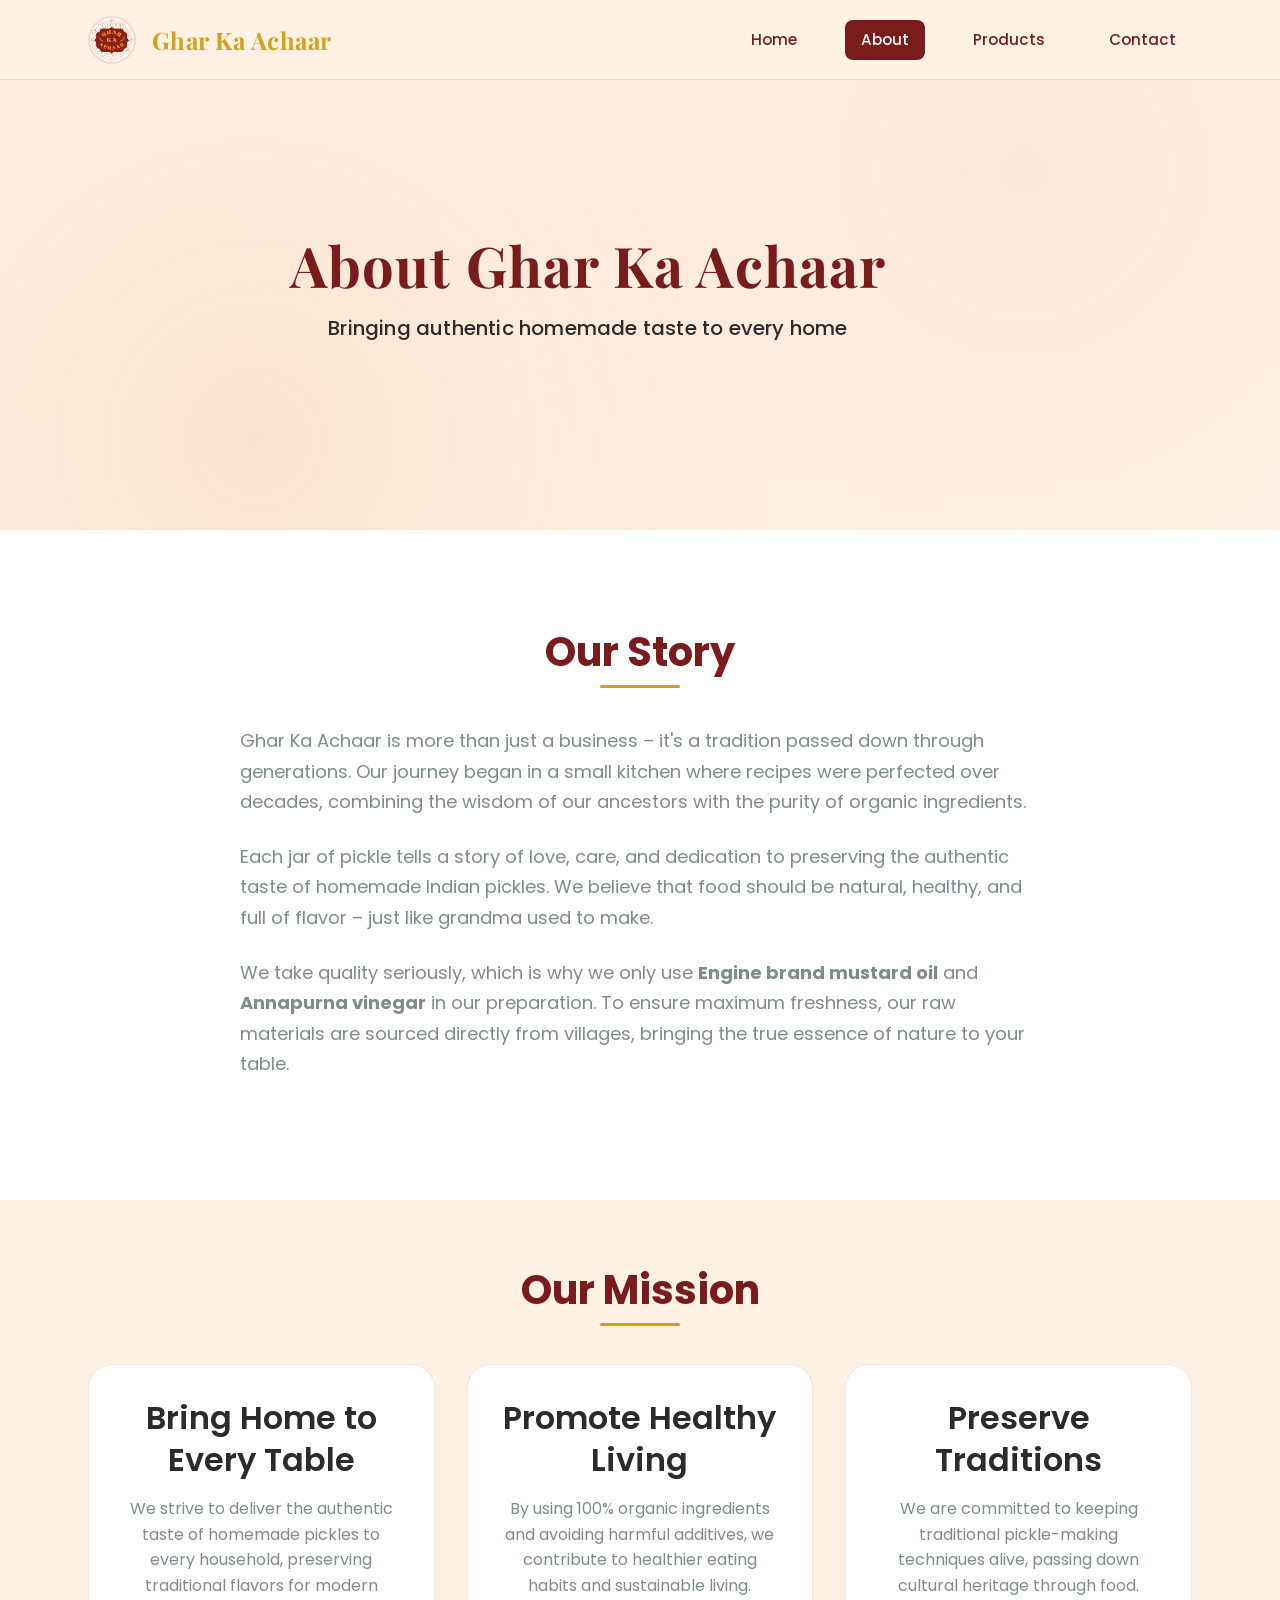
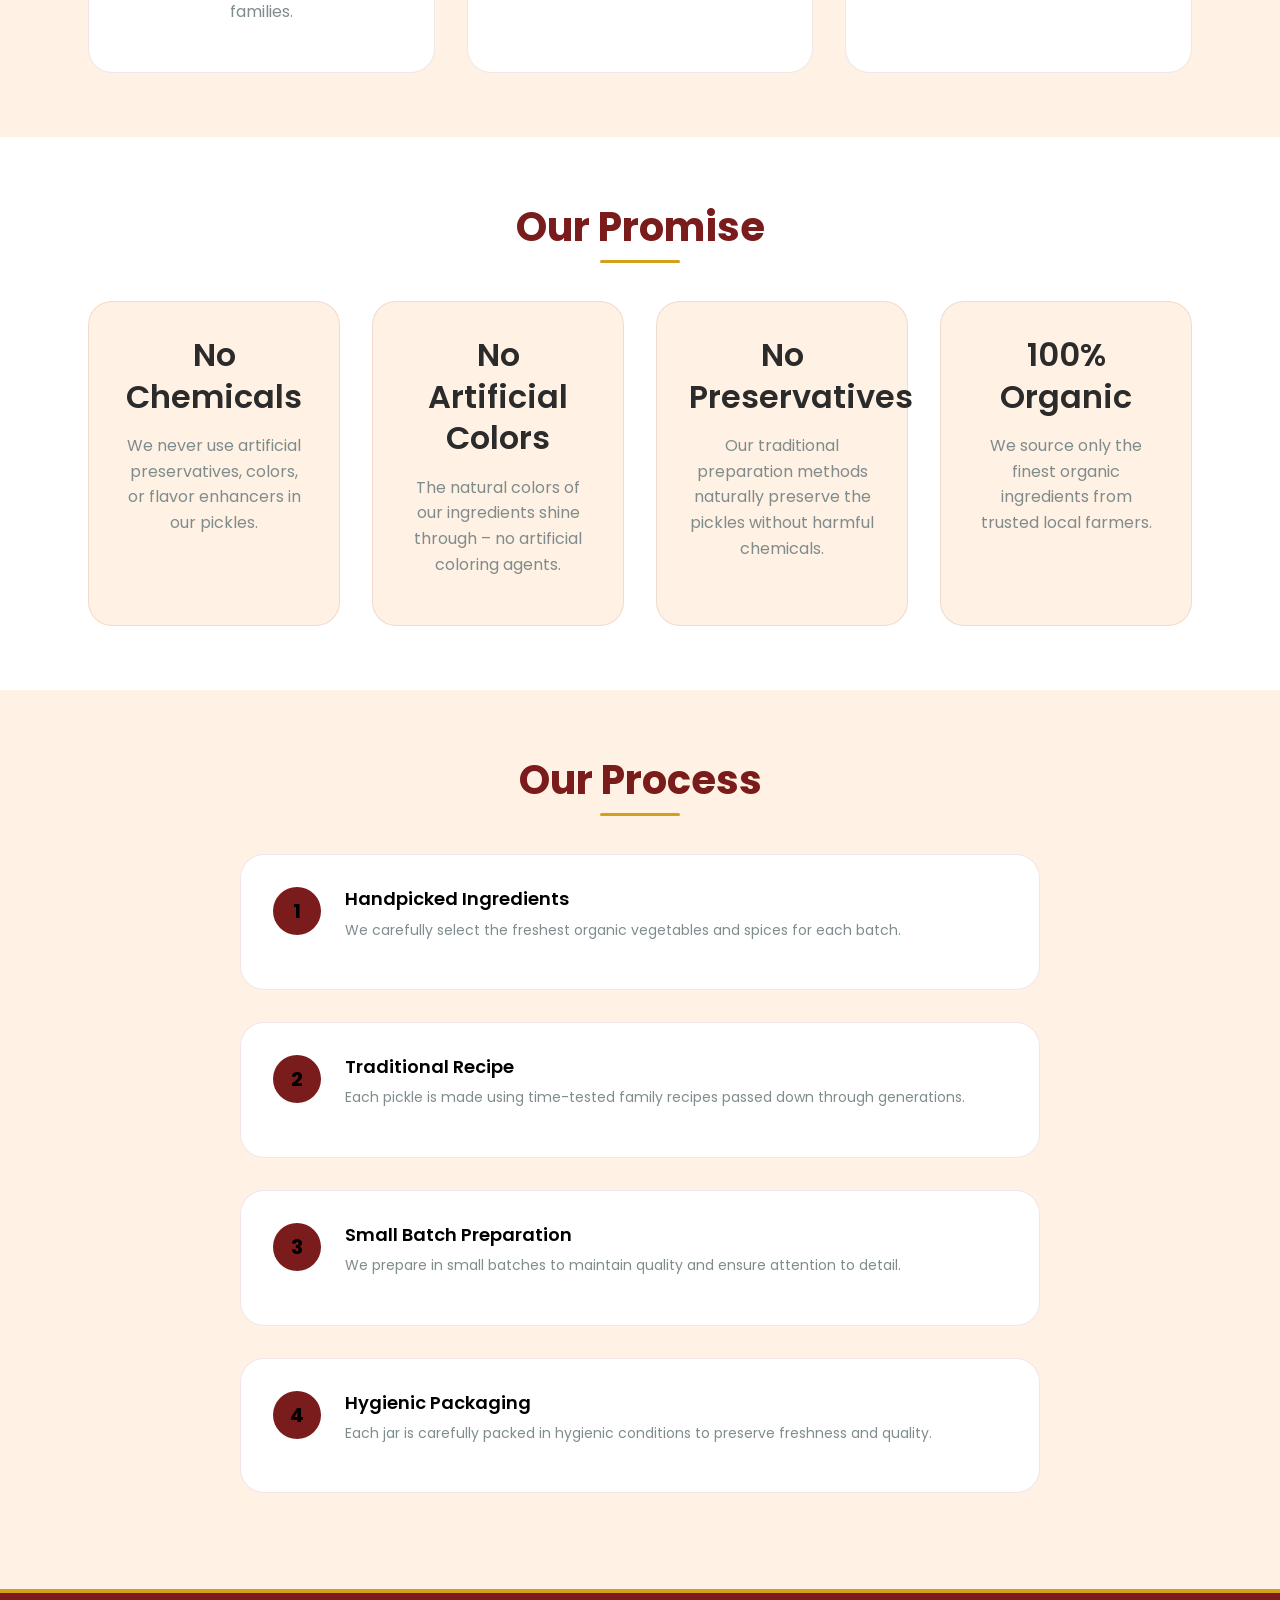
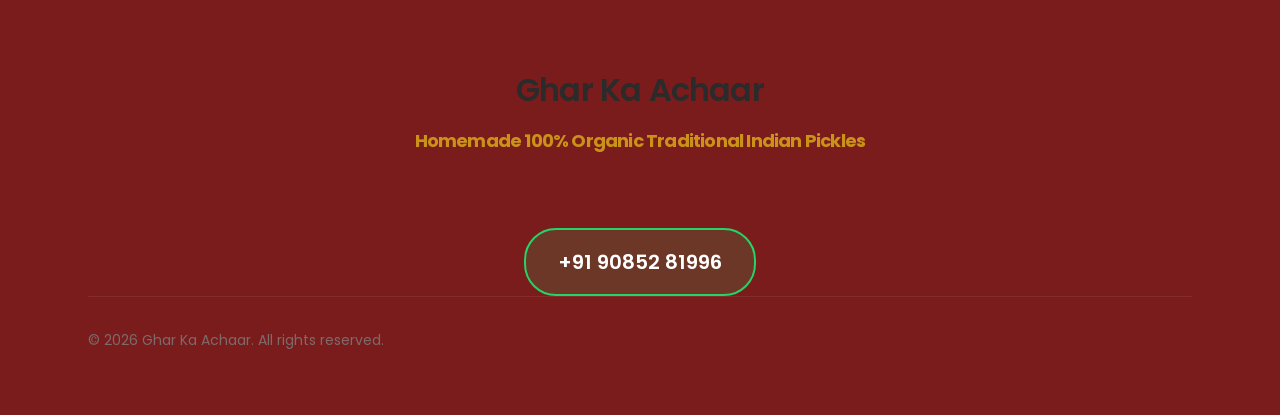
==== commit 0193e6bb: "Copyright" ====
--- a/about.html
+++ b/about.html
@@ -114,6 +114,12 @@
                         <p>Each jar of pickle tells a story of love, care, and dedication to preserving the authentic
                             taste of homemade Indian pickles. We believe that food should be natural, healthy, and full
                             of flavor – just like grandma used to make.</p>
+                        <p>We take quality seriously, which is why we only use <strong>Engine brand mustard oil</strong>
+                            and
+                            <strong>Annapurna vinegar</strong> in our preparation. To ensure maximum freshness, our raw
+                            materials
+                            are sourced directly from villages, bringing the true essence of nature to your table.
+                        </p>
                     </div>
                 </div>
             </div>
@@ -126,19 +132,16 @@
             <h2 class="section-title">Our Mission</h2>
             <div class="mission-content">
                 <div class="mission-card">
-                    <div class="mission-icon">🏠</div>
                     <h3>Bring Home to Every Table</h3>
                     <p>We strive to deliver the authentic taste of homemade pickles to every household, preserving
                         traditional flavors for modern families.</p>
                 </div>
                 <div class="mission-card">
-                    <div class="mission-icon">🌿</div>
                     <h3>Promote Healthy Living</h3>
                     <p>By using 100% organic ingredients and avoiding harmful additives, we contribute to healthier
                         eating habits and sustainable living.</p>
                 </div>
                 <div class="mission-card">
-                    <div class="mission-icon">👵</div>
                     <h3>Preserve Traditions</h3>
                     <p>We are committed to keeping traditional pickle-making techniques alive, passing down cultural
                         heritage through food.</p>
@@ -153,22 +156,18 @@
             <h2 class="section-title">Our Promise</h2>
             <div class="promise-grid">
                 <div class="promise-item">
-                    <div class="promise-icon">🚫</div>
                     <h3>No Chemicals</h3>
                     <p>We never use artificial preservatives, colors, or flavor enhancers in our pickles.</p>
                 </div>
                 <div class="promise-item">
-                    <div class="promise-icon">🎨</div>
                     <h3>No Artificial Colors</h3>
                     <p>The natural colors of our ingredients shine through – no artificial coloring agents.</p>
                 </div>
                 <div class="promise-item">
-                    <div class="promise-icon">🧪</div>
                     <h3>No Preservatives</h3>
                     <p>Our traditional preparation methods naturally preserve the pickles without harmful chemicals.</p>
                 </div>
                 <div class="promise-item">
-                    <div class="promise-icon">🌱</div>
                     <h3>100% Organic</h3>
                     <p>We source only the finest organic ingredients from trusted local farmers.</p>
                 </div>
@@ -224,13 +223,13 @@
 
                 <div class="footer-contact">
                     <div class="whatsapp-number">
-                        💬 <strong>+91 90852 81996</strong>
+                        +91 90852 81996
                     </div>
                 </div>
             </div>
 
             <div class="copyright">
-                <p>&copy; 2024 Ghar Ka Achaar. All rights reserved.</p>
+                <p>&copy; 2026 Ghar Ka Achaar. All rights reserved.</p>
             </div>
         </div>
     </footer>
--- a/css/style.css
+++ b/css/style.css
@@ -1,4794 +1,5009 @@
-/* CSS Variables for Traditional Indian Kitchen */
-:root {
-    /* Brand Colors */
-    --primary-maroon: #7A1C1C;
-    --secondary-gold: #D4A01A;
-    --background-cream: #FFF1E3;
-    --text-charcoal: #2B2B2B;
-
-    /* Legacy Colors (keeping for compatibility) */
-    --primary-achaar: #7A1C1C;
-    --accent-chilli: #D4A01A;
-    --accent-turmeric: #D4A01A;
-    --accent-garlic: #95A5A6;
-    --accent-coriander: #27AE60;
-    --text-dark: #2B2B2B;
-    --text-light: #7F8C8D;
-    --text-lighter: #BDC3C7;
-    --bg-warm: #FFF1E3;
-    --bg-cream: #FFF1E3;
-    --card-bg: #FFFFFF;
-    --border-light: rgba(122, 28, 28, 0.1);
-    --border-medium: rgba(122, 28, 28, 0.2);
-    --shadow-soft: 0 2px 8px rgba(0, 0, 0, 0.08);
-    --shadow-hover: 0 8px 20px rgba(0, 0, 0, 0.12);
-
-    /* Typography */
-    --font-brand: 'Playfair Display', serif;
-    --font-body: 'Poppins', sans-serif;
-    --font-weight-brand: 700;
-    --font-weight-heading: 600;
-    --font-weight-body: 400;
-    --font-weight-medium: 500;
-
-    /* Spacing */
-    --spacing-xs: 0.25rem;
-    --spacing-sm: 0.5rem;
-    --spacing-md: 1rem;
-    --spacing-lg: 1.5rem;
-    --spacing-xl: 2rem;
-    --spacing-xxl: 3rem;
-}
-
-/* Reset and Base Styles */
-* {
-    margin: 0;
-    padding: 0;
-    box-sizing: border-box;
-}
-
-html {
-    scroll-behavior: smooth;
-    font-size: 16px;
-}
-
-body {
-    font-family: var(--font-body);
-    line-height: 1.6;
-    color: var(--text-dark);
-    background-color: var(--bg-warm);
-    font-size: 16px;
-    -webkit-font-smoothing: antialiased;
-    -moz-osx-font-smoothing: grayscale;
-}
-
-/* Container */
-.container {
-    width: 100%;
-    max-width: 1200px;
-    margin: 0 auto;
-    padding: 0 1rem;
-}
-
-/* Grid System */
-.products-grid {
-    display: grid;
-    grid-template-columns: 1fr;
-    gap: 1.5rem;
-}
-
-/* Responsive Grid */
-@media (min-width: 768px) {
-    .products-grid {
-        grid-template-columns: repeat(2, 1fr);
-        gap: 2rem;
-    }
-}
-
-@media (min-width: 1024px) {
-    .products-grid {
-        grid-template-columns: repeat(3, 1fr);
-        gap: 2rem;
-    }
-}
-
-@media (min-width: 1280px) {
-    .products-grid {
-        grid-template-columns: repeat(4, 1fr);
-        gap: 2rem;
-    }
-}
-
-/* Typography */
-h1,
-h2,
-h3,
-h4,
-h5,
-h6 {
-    font-weight: 600;
-    line-height: 1.3;
-    color: var(--text-dark);
-    margin-bottom: 1rem;
-}
-
-h1 {
-    font-size: 2.5rem;
-}
-
-h2 {
-    font-size: 2rem;
-}
-
-h3 {
-    font-size: 1.5rem;
-}
-
-h4 {
-    font-size: 1.25rem;
-}
-
-h5 {
-    font-size: 1.125rem;
-}
-
-h6 {
-    font-size: 1rem;
-}
-
-p {
-    margin-bottom: 1rem;
-    color: var(--text-light);
-}
-
-a {
-    color: var(--primary-achaar);
-    text-decoration: none;
-    transition: color 0.3s ease;
-}
-
-a:hover {
-    color: var(--accent-chilli);
-}
-
-/* Lists */
-ul,
-ol {
-    margin-bottom: 1rem;
-    padding-left: 2rem;
-}
-
-li {
-    margin-bottom: 0.5rem;
-}
-
-/* Images */
-img {
-    max-width: 100%;
-    height: auto;
-    display: block;
-    object-fit: cover;
-}
-
-/* Image optimization for performance */
-.product-image {
-    position: relative;
-    background-color: var(--light-gray);
-    aspect-ratio: 16/9;
-    overflow: hidden;
-}
-
-.product-img {
-    position: absolute;
-    top: 0;
-    left: 0;
-    width: 100%;
-    height: 100%;
-    object-fit: cover;
-    transition: transform 0.3s ease;
-}
-
-/* Prevent layout shift */
-.product-image::before {
-    content: '';
-    display: block;
-    padding-top: 56.25%;
-    /* 16:9 aspect ratio */
-}
-
-/* Lazy loading fade-in */
-img[loading="lazy"] {
-    opacity: 0;
-    transition: opacity 0.3s ease;
-}
-
-img[loading="lazy"].loaded {
-    opacity: 1;
-}
-
-/* Mobile image optimization */
-@media (max-width: 768px) {
-    .product-image {
-        aspect-ratio: 4/3;
-    }
-
-    .product-image::before {
-        padding-top: 75%;
-        /* 4:3 aspect ratio */
-    }
-}
-
-@media (max-width: 480px) {
-    .product-image {
-        aspect-ratio: 1/1;
-    }
-
-    .product-image::before {
-        padding-top: 100%;
-        /* 1:1 aspect ratio */
-    }
-}
-
-/* Buttons */
-button {
-    border: none;
-    background: none;
-    font-family: inherit;
-    cursor: pointer;
-    transition: all 0.3s ease;
-}
-
-/* Form Elements */
-input,
-select,
-textarea {
-    font-family: inherit;
-    font-size: inherit;
-    line-height: inherit;
-    border: 1px solid var(--gray);
-    border-radius: 0.25rem;
-    padding: 0.5rem;
-}
-
-input:focus,
-select:focus,
-textarea:focus {
-    outline: none;
-    border-color: var(--traditional-red);
-    box-shadow: 0 0 0 2px rgba(220, 20, 60, 0.2);
-}
-
-/* Utility Classes */
-.text-center {
-    text-align: center;
-}
-
-.text-left {
-    text-align: left;
-}
-
-.text-right {
-    text-align: right;
-}
-
-.font-bold {
-    font-weight: 700;
-}
-
-.font-semibold {
-    font-weight: 600;
-}
-
-.font-medium {
-    font-weight: 500;
-}
-
-.font-normal {
-    font-weight: 400;
-}
-
-/* Margin Utilities */
-.m-0 {
-    margin: 0;
-}
-
-.m-1 {
-    margin: 0.25rem;
-}
-
-.m-2 {
-    margin: 0.5rem;
-}
-
-.m-3 {
-    margin: 0.75rem;
-}
-
-.m-4 {
-    margin: 1rem;
-}
-
-.m-5 {
-    margin: 1.25rem;
-}
-
-.m-6 {
-    margin: 1.5rem;
-}
-
-.m-8 {
-    margin: 2rem;
-}
-
-.m-10 {
-    margin: 2.5rem;
-}
-
-.m-12 {
-    margin: 3rem;
-}
-
-.m-16 {
-    margin: 4rem;
-}
-
-.m-20 {
-    margin: 5rem;
-}
-
-.mt-0 {
-    margin-top: 0;
-}
-
-.mt-1 {
-    margin-top: 0.25rem;
-}
-
-.mt-2 {
-    margin-top: 0.5rem;
-}
-
-.mt-3 {
-    margin-top: 0.75rem;
-}
-
-.mt-4 {
-    margin-top: 1rem;
-}
-
-.mt-5 {
-    margin-top: 1.25rem;
-}
-
-.mt-6 {
-    margin-top: 1.5rem;
-}
-
-.mt-8 {
-    margin-top: 2rem;
-}
-
-.mt-10 {
-    margin-top: 2.5rem;
-}
-
-.mt-12 {
-    margin-top: 3rem;
-}
-
-.mt-16 {
-    margin-top: 4rem;
-}
-
-.mt-20 {
-    margin-top: 5rem;
-}
-
-.mb-0 {
-    margin-bottom: 0;
-}
-
-.mb-1 {
-    margin-bottom: 0.25rem;
-}
-
-.mb-2 {
-    margin-bottom: 0.5rem;
-}
-
-.mb-3 {
-    margin-bottom: 0.75rem;
-}
-
-.mb-4 {
-    margin-bottom: 1rem;
-}
-
-.mb-5 {
-    margin-bottom: 1.25rem;
-}
-
-.mb-6 {
-    margin-bottom: 1.5rem;
-}
-
-.mb-8 {
-    margin-bottom: 2rem;
-}
-
-.mb-10 {
-    margin-bottom: 2.5rem;
-}
-
-.mb-12 {
-    margin-bottom: 3rem;
-}
-
-.mb-16 {
-    margin-bottom: 4rem;
-}
-
-.mb-20 {
-    margin-bottom: 5rem;
-}
-
-.ml-0 {
-    margin-left: 0;
-}
-
-.ml-1 {
-    margin-left: 0.25rem;
-}
-
-.ml-2 {
-    margin-left: 0.5rem;
-}
-
-.ml-3 {
-    margin-left: 0.75rem;
-}
-
-.ml-4 {
-    margin-left: 1rem;
-}
-
-.ml-5 {
-    margin-left: 1.25rem;
-}
-
-.ml-6 {
-    margin-left: 1.5rem;
-}
-
-.ml-8 {
-    margin-left: 2rem;
-}
-
-.ml-10 {
-    margin-left: 2.5rem;
-}
-
-.ml-12 {
-    margin-left: 3rem;
-}
-
-.mr-0 {
-    margin-right: 0;
-}
-
-.mr-1 {
-    margin-right: 0.25rem;
-}
-
-.mr-2 {
-    margin-right: 0.5rem;
-}
-
-.mr-3 {
-    margin-right: 0.75rem;
-}
-
-.mr-4 {
-    margin-right: 1rem;
-}
-
-.mr-5 {
-    margin-right: 1.25rem;
-}
-
-.mr-6 {
-    margin-right: 1.5rem;
-}
-
-.mr-8 {
-    margin-right: 2rem;
-}
-
-.mr-10 {
-    margin-right: 2.5rem;
-}
-
-.mr-12 {
-    margin-right: 3rem;
-}
-
-.mx-auto {
-    margin-left: auto;
-    margin-right: auto;
-}
-
-.my-auto {
-    margin-top: auto;
-    margin-bottom: auto;
-}
-
-/* Padding Utilities */
-.p-0 {
-    padding: 0;
-}
-
-.p-1 {
-    padding: 0.25rem;
-}
-
-.p-2 {
-    padding: 0.5rem;
-}
-
-.p-3 {
-    padding: 0.75rem;
-}
-
-.p-4 {
-    padding: 1rem;
-}
-
-.p-5 {
-    padding: 1.25rem;
-}
-
-.p-6 {
-    padding: 1.5rem;
-}
-
-.p-8 {
-    padding: 2rem;
-}
-
-.p-10 {
-    padding: 2.5rem;
-}
-
-.p-12 {
-    padding: 3rem;
-}
-
-.p-16 {
-    padding: 4rem;
-}
-
-.p-20 {
-    padding: 5rem;
-}
-
-.pt-0 {
-    padding-top: 0;
-}
-
-.pt-1 {
-    padding-top: 0.25rem;
-}
-
-.pt-2 {
-    padding-top: 0.5rem;
-}
-
-.pt-3 {
-    padding-top: 0.75rem;
-}
-
-.pt-4 {
-    padding-top: 1rem;
-}
-
-.pt-5 {
-    padding-top: 1.25rem;
-}
-
-.pt-6 {
-    padding-top: 1.5rem;
-}
-
-.pt-8 {
-    padding-top: 2rem;
-}
-
-.pt-10 {
-    padding-top: 2.5rem;
-}
-
-.pt-12 {
-    padding-top: 3rem;
-}
-
-.pt-16 {
-    padding-top: 4rem;
-}
-
-.pt-20 {
-    padding-top: 5rem;
-}
-
-.pb-0 {
-    padding-bottom: 0;
-}
-
-.pb-1 {
-    padding-bottom: 0.25rem;
-}
-
-.pb-2 {
-    padding-bottom: 0.5rem;
-}
-
-.pb-3 {
-    padding-bottom: 0.75rem;
-}
-
-.pb-4 {
-    padding-bottom: 1rem;
-}
-
-.pb-5 {
-    padding-bottom: 1.25rem;
-}
-
-.pb-6 {
-    padding-bottom: 1.5rem;
-}
-
-.pb-8 {
-    padding-bottom: 2rem;
-}
-
-.pb-10 {
-    padding-bottom: 2.5rem;
-}
-
-.pb-12 {
-    padding-bottom: 3rem;
-}
-
-.pb-16 {
-    padding-bottom: 4rem;
-}
-
-.pb-20 {
-    padding-bottom: 5rem;
-}
-
-.pl-0 {
-    padding-left: 0;
-}
-
-.pl-1 {
-    padding-left: 0.25rem;
-}
-
-.pl-2 {
-    padding-left: 0.5rem;
-}
-
-.pl-3 {
-    padding-left: 0.75rem;
-}
-
-.pl-4 {
-    padding-left: 1rem;
-}
-
-.pl-5 {
-    padding-left: 1.25rem;
-}
-
-.pl-6 {
-    padding-left: 1.5rem;
-}
-
-.pl-8 {
-    padding-left: 2rem;
-}
-
-.pl-10 {
-    padding-left: 2.5rem;
-}
-
-.pl-12 {
-    padding-left: 3rem;
-}
-
-.pr-0 {
-    padding-right: 0;
-}
-
-.pr-1 {
-    padding-right: 0.25rem;
-}
-
-.pr-2 {
-    padding-right: 0.5rem;
-}
-
-.pr-3 {
-    padding-right: 0.75rem;
-}
-
-.pr-4 {
-    padding-right: 1rem;
-}
-
-.pr-5 {
-    padding-right: 1.25rem;
-}
-
-.pr-6 {
-    padding-right: 1.5rem;
-}
-
-.pr-8 {
-    padding-right: 2rem;
-}
-
-.pr-10 {
-    padding-right: 2.5rem;
-}
-
-.pr-12 {
-    padding-right: 3rem;
-}
-
-.px-0 {
-    padding-left: 0;
-    padding-right: 0;
-}
-
-.px-1 {
-    padding-left: 0.25rem;
-    padding-right: 0.25rem;
-}
-
-.px-2 {
-    padding-left: 0.5rem;
-    padding-right: 0.5rem;
-}
-
-.px-3 {
-    padding-left: 0.75rem;
-    padding-right: 0.75rem;
-}
-
-.px-4 {
-    padding-left: 1rem;
-    padding-right: 1rem;
-}
-
-.px-5 {
-    padding-left: 1.25rem;
-    padding-right: 1.25rem;
-}
-
-.px-6 {
-    padding-left: 1.5rem;
-    padding-right: 1.5rem;
-}
-
-.px-8 {
-    padding-left: 2rem;
-    padding-right: 2rem;
-}
-
-.px-10 {
-    padding-left: 2.5rem;
-    padding-right: 2.5rem;
-}
-
-.px-12 {
-    padding-left: 3rem;
-    padding-right: 3rem;
-}
-
-.py-0 {
-    padding-top: 0;
-    padding-bottom: 0;
-}
-
-.py-1 {
-    padding-top: 0.25rem;
-    padding-bottom: 0.25rem;
-}
-
-.py-2 {
-    padding-top: 0.5rem;
-    padding-bottom: 0.5rem;
-}
-
-.py-3 {
-    padding-top: 0.75rem;
-    padding-bottom: 0.75rem;
-}
-
-.py-4 {
-    padding-top: 1rem;
-    padding-bottom: 1rem;
-}
-
-.py-5 {
-    padding-top: 1.25rem;
-    padding-bottom: 1.25rem;
-}
-
-.py-6 {
-    padding-top: 1.5rem;
-    padding-bottom: 1.5rem;
-}
-
-.py-8 {
-    padding-top: 2rem;
-    padding-bottom: 2rem;
-}
-
-.py-10 {
-    padding-top: 2.5rem;
-    padding-bottom: 2.5rem;
-}
-
-.py-12 {
-    padding-top: 3rem;
-    padding-bottom: 3rem;
-}
-
-/* Display Utilities */
-.block {
-    display: block;
-}
-
-.inline-block {
-    display: inline-block;
-}
-
-.inline {
-    display: inline;
-}
-
-.flex {
-    display: flex;
-}
-
-.inline-flex {
-    display: inline-flex;
-}
-
-.grid {
-    display: grid;
-}
-
-.hidden {
-    display: none;
-}
-
-/* Position Utilities */
-.relative {
-    position: relative;
-}
-
-.absolute {
-    position: absolute;
-}
-
-.fixed {
-    position: fixed;
-}
-
-.sticky {
-    position: sticky;
-}
-
-/* Color Utilities */
-.text-white {
-    color: var(--white);
-}
-
-.text-black {
-    color: var(--black);
-}
-
-.text-red {
-    color: var(--traditional-red);
-}
-
-.text-green {
-    color: var(--dark-green);
-}
-
-.text-yellow {
-    color: var(--mustard-yellow);
-}
-
-.text-brown {
-    color: var(--brown);
-}
-
-.text-gray {
-    color: var(--gray);
-}
-
-.bg-white {
-    background-color: var(--white);
-}
-
-.bg-black {
-    background-color: var(--black);
-}
-
-.bg-red {
-    background-color: var(--traditional-red);
-}
-
-.bg-green {
-    background-color: var(--dark-green);
-}
-
-.bg-yellow {
-    background-color: var(--mustard-yellow);
-}
-
-.bg-brown {
-    background-color: var(--brown);
-}
-
-.bg-gray {
-    background-color: var(--gray);
-}
-
-.bg-light-gray {
-    background-color: var(--light-gray);
-}
-
-.bg-cream {
-    background-color: var(--cream);
-}
-
-/* Border Utilities */
-.border {
-    border: 1px solid var(--gray);
-}
-
-.border-0 {
-    border: none;
-}
-
-.border-t {
-    border-top: 1px solid var(--gray);
-}
-
-.border-b {
-    border-bottom: 1px solid var(--gray);
-}
-
-.border-l {
-    border-left: 1px solid var(--gray);
-}
-
-.border-r {
-    border-right: 1px solid var(--gray);
-}
-
-.rounded {
-    border-radius: 0.25rem;
-}
-
-.rounded-md {
-    border-radius: 0.375rem;
-}
-
-.rounded-lg {
-    border-radius: 0.5rem;
-}
-
-.rounded-xl {
-    border-radius: 0.75rem;
-}
-
-.rounded-2xl {
-    border-radius: 1rem;
-}
-
-.rounded-full {
-    border-radius: 9999px;
-}
-
-/* Shadow Utilities */
-.shadow {
-    box-shadow: 0 1px 3px 0 rgba(0, 0, 0, 0.1), 0 1px 2px 0 rgba(0, 0, 0, 0.06);
-}
-
-.shadow-md {
-    box-shadow: 0 4px 6px -1px rgba(0, 0, 0, 0.1), 0 2px 4px -1px rgba(0, 0, 0, 0.06);
-}
-
-.shadow-lg {
-    box-shadow: 0 10px 15px -3px rgba(0, 0, 0, 0.1), 0 4px 6px -2px rgba(0, 0, 0, 0.05);
-}
-
-.shadow-xl {
-    box-shadow: 0 20px 25px -5px rgba(0, 0, 0, 0.1), 0 10px 10px -5px rgba(0, 0, 0, 0.04);
-}
-
-/* Opacity Utilities */
-.opacity-0 {
-    opacity: 0;
-}
-
-.opacity-25 {
-    opacity: 0.25;
-}
-
-.opacity-50 {
-    opacity: 0.5;
-}
-
-.opacity-75 {
-    opacity: 0.75;
-}
-
-.opacity-100 {
-    opacity: 1;
-}
-
-/* Cursor Utilities */
-.cursor-pointer {
-    cursor: pointer;
-}
-
-.cursor-default {
-    cursor: default;
-}
-
-/* Transition Utilities */
-.transition {
-    transition: all 0.3s ease;
-}
-
-.transition-colors {
-    transition: color 0.3s ease, background-color 0.3s ease, border-color 0.3s ease;
-}
-
-.transition-transform {
-    transition: transform 0.3s ease;
-}
-
-/* Hover Utilities */
-.hover\:text-red:hover {
-    color: var(--traditional-red);
-}
-
-.hover\:text-green:hover {
-    color: var(--dark-green);
-}
-
-.hover\:text-yellow:hover {
-    color: var(--mustard-yellow);
-}
-
-.hover\:bg-red:hover {
-    background-color: var(--traditional-red);
-}
-
-.hover\:bg-green:hover {
-    background-color: var(--dark-green);
-}
-
-.hover\:bg-yellow:hover {
-    background-color: var(--mustard-yellow);
-}
-
-.hover\:shadow-lg:hover {
-    box-shadow: 0 10px 15px -3px rgba(0, 0, 0, 0.1), 0 4px 6px -2px rgba(0, 0, 0, 0.05);
-}
-
-/* Mobile-first Responsive Utilities */
-@media (max-width: 640px) {
-    .container {
-        padding: 0 0.75rem;
-    }
-
-    h1 {
-        font-size: 2rem;
-    }
-
-    h2 {
-        font-size: 1.75rem;
-    }
-
-    h3 {
-        font-size: 1.5rem;
-    }
-
-    h4 {
-        font-size: 1.25rem;
-    }
-
-    h5 {
-        font-size: 1.125rem;
-    }
-
-    h6 {
-        font-size: 1rem;
-    }
-}
-
-@media (max-width: 480px) {
-    .container {
-        padding: 0 0.5rem;
-    }
-
-    h1 {
-        font-size: 1.75rem;
-    }
-
-    h2 {
-        font-size: 1.5rem;
-    }
-
-    h3 {
-        font-size: 1.25rem;
-    }
-}
-
-/* Header Specific Styles */
-.header {
-    position: sticky;
-    top: 0;
-    z-index: 100;
-    background-color: var(--bg-warm);
-    border-bottom: 1px solid var(--border-light);
-    backdrop-filter: blur(10px);
-    -webkit-backdrop-filter: blur(10px);
-    height: 70px;
-    transition: all 0.3s ease;
-}
-
-.navbar {
-    width: 100%;
-    height: 100%;
-}
-
-.nav-inner {
-    display: flex;
-    align-items: center;
-    justify-content: space-between;
-    width: 100%;
-    max-width: 1200px;
-    margin: 0 auto;
-    padding: 0 1rem;
-    height: 70px;
-}
-
-.brand-section {
-    display: flex;
-    align-items: center;
-    gap: 1rem;
-}
-
-.logo-container {
-    position: relative;
-    width: 70px;
-    height: 70px;
-    flex-shrink: 0;
-}
-
-.brand-logo {
-    width: 100%;
-    height: 100%;
-    border-radius: 50%;
-    object-fit: cover;
-    border: 2px solid var(--border-light);
-}
-
-.logo-fallback {
-    display: none;
-    width: 100%;
-    height: 100%;
-    background: linear-gradient(135deg, var(--primary-achaar), var(--accent-chilli));
-    border-radius: 50%;
-    align-items: center;
-    justify-content: center;
-    color: white;
-    font-weight: 700;
-    font-size: 1rem;
-    border: 2px solid var(--border-light);
-}
-
-.brand-text {
-    font-family: var(--font-brand);
-    font-size: 2.5rem;
-    font-weight: var(--font-weight-brand);
-    color: var(--secondary-gold);
-    letter-spacing: 0.02em;
-    line-height: 1;
-}
-
-.brand-text a {
-    color: var(--secondary-gold);
-    text-decoration: none;
-    transition: color 0.3s ease;
-}
-
-.brand-text a:hover {
-    color: var(--primary-maroon);
-}
-
-/* Navigation Links */
-.nav-links {
-    display: none;
-    list-style: none;
-    padding: 0;
-    margin: 0;
-}
-
-.nav-links li {
-    margin: 0;
-}
-
-.nav-links a {
-    display: block;
-    padding: 0.5rem 1rem;
-    color: var(--primary-maroon);
-    text-decoration: none;
-    font-family: var(--font-body);
-    font-weight: var(--font-weight-medium);
-    font-size: 0.95rem;
-    transition: all 0.3s ease;
-    border-radius: 0.5rem;
-}
-
-.nav-links a:hover,
-.nav-links a.active {
-    background-color: var(--primary-maroon);
-    color: white;
-}
-
-/* Mobile Navigation Menu */
-.nav-menu {
-    display: none;
-    position: fixed;
-    top: 70px;
-    left: 0;
-    right: 0;
-    background-color: var(--bg-warm);
-    border-bottom: 1px solid var(--border-light);
-    padding: 1rem 0;
-    box-shadow: 0 4px 12px var(--shadow-soft);
-    z-index: 99;
-}
-
-.nav-menu.active {
-    display: block;
-}
-
-.nav-menu ul {
-    list-style: none;
-    padding: 0;
-    margin: 0;
-}
-
-.nav-menu li {
-    margin-bottom: 0;
-}
-
-.nav-menu a {
-    display: block;
-    padding: 1rem;
-    color: var(--text-dark);
-    text-decoration: none;
-    font-family: var(--font-body);
-    font-weight: var(--font-weight-medium);
-    transition: all 0.3s ease;
-    border-bottom: 1px solid var(--border-light);
-}
-
-.nav-menu a:hover {
-    background-color: var(--card-bg);
-    color: var(--primary-achaar);
-}
-
-.nav-menu a:last-child {
-    border-bottom: none;
-}
-
-/* Hamburger Menu */
-.hamburger {
-    width: 30px;
-    height: 24px;
-    position: relative;
-    cursor: pointer;
-    display: flex;
-    flex-direction: column;
-    justify-content: space-between;
-    z-index: 101;
-    pointer-events: auto;
-    -webkit-tap-highlight-color: transparent;
-    touch-action: manipulation;
-    user-select: none;
-}
-
-.hamburger span {
-    width: 100%;
-    height: 3px;
-    background-color: var(--primary-maroon);
-    border-radius: 3px;
-    transition: all 0.3s ease;
-    pointer-events: none;
-}
-
-.hamburger:hover span {
-    background-color: var(--secondary-gold);
-}
-
-.hamburger:active span {
-    background-color: var(--secondary-gold);
-}
-
-.hamburger.active span:nth-child(1) {
-    transform: rotate(45deg) translate(8px, 8px);
-}
-
-.hamburger.active span:nth-child(2) {
-    opacity: 0;
-}
-
-.hamburger.active span:nth-child(3) {
-    transform: rotate(-45deg) translate(8px, -8px);
-}
-
-/* Desktop Navigation */
-@media (min-width: 768px) {
-    .hamburger {
-        display: none;
-    }
-
-    .nav-links {
-        display: flex;
-        gap: 2rem;
-    }
-
-    .header {
-        height: 80px;
-    }
-
-    .nav-inner {
-        height: 80px;
-        padding: 0 2rem;
-    }
-
-    .logo-container {
-        width: 52px;
-        height: 52px;
-    }
-
-    .brand-text {
-        font-size: 2rem;
-    }
-}
-
-@media (min-width: 1024px) {
-    .nav-inner {
-        padding: 0 3rem;
-    }
-}
-
-@media (max-width: 640px) {
-    .header {
-        height: 64px;
-    }
-
-    .nav-inner {
-        height: 64px;
-        padding: 0 1rem;
-    }
-
-    .brand-section {
-        gap: 0.75rem;
-    }
-
-    .brand-text {
-        font-size: 1.5rem;
-    }
-
-    .logo-container {
-        width: 40px;
-        height: 40px;
-    }
-
-    .nav-menu {
-        top: 64px;
-    }
-}
-
-/* Hero Section Styles */
-.hero {
-    min-height: 70vh;
-    display: flex;
-    align-items: center;
-    justify-content: center;
-    background: linear-gradient(135deg, var(--bg-warm) 0%, #FFF2E6 100%);
-    position: relative;
-    overflow: hidden;
-}
-
-.hero::before {
-    content: '';
-    position: absolute;
-    top: 0;
-    left: 0;
-    right: 0;
-    bottom: 0;
-    background: radial-gradient(circle at 20% 80%, rgba(200, 107, 42, 0.1) 0%, transparent 50%),
-        radial-gradient(circle at 80% 20%, rgba(158, 42, 43, 0.05) 0%, transparent 50%);
-    pointer-events: none;
-}
-
-.hero-content {
-    text-align: center;
-    max-width: 800px;
-    padding: 2rem;
-    position: relative;
-    z-index: 1;
-}
-
-.hero-title {
-    font-family: var(--font-brand);
-    font-size: 3.5rem;
-    font-weight: var(--font-weight-brand);
-    color: var(--primary-maroon);
-    margin-bottom: 1rem;
-    letter-spacing: 0.02em;
-    line-height: 1.1;
-}
-
-.hero-tagline {
-    font-family: var(--font-body);
-    font-size: 1.25rem;
-    font-weight: var(--font-weight-medium);
-    color: var(--text-charcoal);
-    margin-bottom: 2rem;
-    letter-spacing: 0.01em;
-}
-
-/* Benefits Section */
-.benefits {
-    padding: 4rem 0;
-    background-color: #fdf8f3;
-}
-
-.benefits-grid {
-    display: grid;
-    grid-template-columns: 1fr;
-    gap: 1.5rem;
-    margin-top: 3rem;
-}
-
-.benefit-card {
-    background-color: white;
-    padding: 2rem 1.5rem;
-    border-radius: 1rem;
-    box-shadow: 0 4px 12px rgba(0, 0, 0, 0.08);
-    text-align: center;
-    transition: transform 0.3s ease, box-shadow 0.3s ease;
-    border: 1px solid rgba(122, 28, 28, 0.1);
-}
-
-.benefit-card:hover {
-    transform: translateY(-4px);
-    box-shadow: 0 8px 20px rgba(0, 0, 0, 0.12);
-}
-
-.benefit-icon {
-    font-size: 2.5rem;
-    margin-bottom: 1rem;
-    display: block;
-    color: var(--secondary-gold);
-}
-
-.benefit-card h3 {
-    font-family: var(--font-brand);
-    font-size: 1.25rem;
-    font-weight: var(--font-weight-heading);
-    color: var(--primary-maroon);
-    margin-bottom: 0.75rem;
-}
-
-.benefit-card p {
-    font-family: var(--font-body);
-    font-size: 0.95rem;
-    color: var(--text-light);
-    line-height: 1.5;
-    margin: 0;
-}
-
-.offer-highlight {
-    background: rgba(122, 28, 28, 0.08);
-    color: var(--primary-maroon);
-    padding: 2rem 2rem;
-    border-radius: 1rem;
-    margin-bottom: 2rem;
-    box-shadow: 0 4px 15px rgba(122, 28, 28, 0.1);
-    text-align: center;
-    border: 1px solid rgba(122, 28, 28, 0.15);
-}
-
-.offer-text {
-    font-family: var(--font-body);
-    font-size: 0.95rem;
-    font-weight: var(--font-weight-medium);
-    margin-bottom: 0.75rem;
-    color: var(--primary-maroon);
-    line-height: 1.4;
-}
-
-.offer-price {
-    font-family: var(--font-body);
-    font-size: 1.3rem;
-    font-weight: var(--font-weight-heading);
-    color: var(--primary-maroon);
-    line-height: 1.3;
-}
-
-.cta-button {
-    background: var(--primary-maroon);
-    color: white;
-    border: none;
-    padding: 1.25rem 2.5rem;
-    font-size: 1.125rem;
-    font-weight: 600;
-    border-radius: 2rem;
-    cursor: pointer;
-    transition: all 0.3s ease;
-    box-shadow: 0 4px 15px rgba(122, 28, 28, 0.3);
-    position: relative;
-    overflow: hidden;
-    text-decoration: none;
-    display: inline-block;
-}
-
-.cta-button:hover {
-    transform: translateY(-2px);
-    box-shadow: 0 8px 25px rgba(122, 28, 28, 0.4);
-    background: var(--secondary-gold);
-}
-
-.cta-button:active {
-    transform: translateY(0);
-}
-
-@keyframes fadeInUp {
-    from {
-        opacity: 0;
-        transform: translateY(30px);
-    }
-
-    to {
-        opacity: 1;
-        transform: translateY(0);
-    }
-}
-
-@keyframes shimmer {
-    0% {
-        left: -100%;
-    }
-
-    100% {
-        left: 100%;
-    }
-}
-
-@media (max-width: 768px) {
-    .hero {
-        min-height: 60vh;
-        padding: 2rem 0;
-    }
-
-    .hero-title {
-        font-size: 2.5rem;
-    }
-
-    .hero-tagline {
-        font-size: 1.25rem;
-    }
-
-    .cta-button {
-        font-size: 1.125rem;
-        padding: 1rem 2rem;
-    }
-}
-
-@media (max-width: 480px) {
-    .hero {
-        min-height: 50vh;
-        padding: 1.5rem 0;
-    }
-
-    .hero-title {
-        font-size: 2rem;
-    }
-
-    .hero-tagline {
-        font-size: 1.125rem;
-    }
-
-    .offer-highlight {
-        padding: 1rem;
-    }
-
-    .cta-button {
-        font-size: 1rem;
-        padding: 0.875rem 1.5rem;
-        width: 100%;
-        max-width: 280px;
-    }
-}
-
-/* Product Cards Styles */
-.products {
-    padding: 4rem 0;
-    background-color: var(--bg-warm);
-}
-
-.section-title {
-    text-align: center;
-    font-size: 2.5rem;
-    font-weight: 700;
-    color: var(--primary-maroon);
-    margin-bottom: 3rem;
-    position: relative;
-}
-
-.section-title::after {
-    content: '';
-    position: absolute;
-    bottom: -10px;
-    left: 50%;
-    transform: translateX(-50%);
-    width: 80px;
-    height: 3px;
-    background-color: var(--secondary-gold);
-    border-radius: 2px;
-}
-
-.product-card {
-    background-color: var(--card-bg);
-    border: 1px solid rgba(122, 28, 28, 0.1);
-    border-radius: 1.5rem;
-    overflow: hidden;
-    transition: all 0.3s ease;
-    cursor: pointer;
-    box-shadow: 0 2px 8px var(--shadow-soft);
-}
-
-.product-card:hover {
-    transform: translateY(-4px);
-    box-shadow: 0 8px 20px var(--shadow-hover);
-    border-color: rgba(122, 28, 28, 0.2);
-}
-
-.product-image {
-    position: relative;
-    overflow: hidden;
-    background-color: var(--bg-warm);
-    aspect-ratio: 16/9;
-}
-
-.product-image::before {
-    content: '';
-    position: absolute;
-    top: 0;
-    left: 0;
-    right: 0;
-    bottom: 0;
-    background: linear-gradient(45deg, rgba(200, 107, 42, 0.05) 0%, transparent 100%);
-    opacity: 0;
-    transition: opacity 0.3s ease;
-}
-
-.product-card:hover .product-image::before {
-    opacity: 1;
-}
-
-.product-img {
-    transition: transform 0.3s ease;
-}
-
-.product-card:hover .product-img {
-    transform: scale(1.05);
-}
-
-.product-info {
-    padding: 2rem;
-}
-
-.product-name {
-    font-size: 1.25rem;
-    font-weight: 600;
-    color: var(--primary-maroon);
-    margin-bottom: 0.75rem;
-    transition: color 0.3s ease;
-}
-
-.product-card:hover .product-name {
-    color: var(--secondary-gold);
-}
-
-.product-description {
-    font-size: 0.95rem;
-    color: var(--text-light);
-    line-height: 1.5;
-    margin-bottom: 1.5rem;
-}
-
-.product-quantity {
-    margin-bottom: 1.5rem;
-}
-
-.quantity-label {
-    font-size: 0.875rem;
-    font-weight: 500;
-    color: var(--text-dark);
-    margin-bottom: 0.5rem;
-    display: block;
-}
-
-.quantity-select {
-    width: 100%;
-    padding: 0.75rem;
-    border: 1px solid rgba(122, 28, 28, 0.2);
-    border-radius: 0.75rem;
-    background-color: var(--bg-warm);
-    color: var(--text-dark);
-    font-size: 0.875rem;
-    transition: all 0.3s ease;
-    background-image: url("data:image/svg+xml,%3csvg xmlns='http://www.w3.org/2000/svg' fill='none' viewBox='0 0 20 20'%3e%3cpath stroke='%237A1C1C' stroke-linecap='round' stroke-linejoin='round' stroke-width='1.5' d='M6 8l4 4 4-4'/%3e%3c/svg%3e");
-    background-position: right 0.5rem center;
-    background-repeat: no-repeat;
-    background-size: 1.5em 1.5em;
-    padding-right: 2.5rem;
-    -webkit-appearance: none;
-    -moz-appearance: none;
-    appearance: none;
-}
-
-.quantity-select:focus {
-    border-color: var(--primary-maroon);
-    outline: none;
-    box-shadow: 0 0 0 3px rgba(122, 28, 28, 0.1);
-}
-
-.product-price {
-    font-size: 1.5rem;
-    font-weight: 700;
-    color: var(--accent-chilli);
-    margin-bottom: 1.5rem;
-    position: relative;
-    display: inline-block;
-}
-
-/* Ingredients Dropdown - Standardized Implementation */
-.ingredients-wrapper {
-    margin: 0.5rem 0;
-    padding: 0 1rem;
-}
-
-.ingredients-toggle {
-    width: 100%;
-    display: flex;
-    justify-content: space-between;
-    align-items: center;
-    padding: 0.5rem 0;
-    background: transparent;
-    border: none;
-    cursor: pointer;
-    font-family: var(--font-body);
-    font-size: 0.85rem;
-    font-weight: var(--font-weight-bold);
-    color: var(--primary-maroon);
-    text-transform: uppercase;
-    letter-spacing: 0.5px;
-    transition: color 0.3s ease;
-    text-align: left;
-}
-
-.ingredients-toggle:hover {
-    color: var(--secondary-gold);
-}
-
-.ingredients-toggle .arrow {
-    font-size: 0.7rem;
-    transition: transform 0.3s ease;
-    color: var(--primary-maroon);
-}
-
-.ingredients-toggle.active .arrow {
-    transform: rotate(180deg);
-}
-
-.ingredients-list {
-    list-style: none;
-    padding: 0;
-    margin: 0.25rem 0 0 0;
-    max-height: 0;
-    overflow: hidden;
-    transition: max-height 0.3s ease;
-}
-
-.ingredients-list.show {
-    max-height: 200px;
-}
-
-.ingredients-list li {
-    font-family: var(--font-body);
-    font-size: 0.8rem;
-    color: var(--text-light);
-    padding: 0.2rem 0;
-    line-height: 1.4;
-    position: relative;
-    padding-left: 1rem;
-    text-align: left;
-}
-
-.ingredients-list li:before {
-    content: "•";
-    position: absolute;
-    left: 0;
-    color: var(--text-light);
-}
-
-.ingredients-list li strong {
-    font-weight: var(--font-weight-bold);
-    color: var(--text-dark);
-}
-
-/* Uniform Product Card Sizing */
-.product-card {
-    display: flex;
-    flex-direction: column;
-    height: 100%;
-    min-height: 600px;
-}
-
-.product-info {
-    flex: 1;
-    display: flex;
-    flex-direction: column;
-    padding: 1rem;
-}
-
-/* Product Images - 1:1 Aspect Ratio */
-.product-image {
-    height: 0;
-    padding-bottom: 100%;
-    /* 1:1 aspect ratio */
-    overflow: hidden;
-    border-radius: 0.5rem 0.5rem 0 0;
-    position: relative;
-}
-
-.product-image img {
-    position: absolute;
-    top: 0;
-    left: 0;
-    width: 100%;
-    height: 100%;
-    object-fit: cover;
-}
-
-/* Homepage Popular Card Images */
-.popular-image {
-    height: 0;
-    padding-bottom: 100%;
-    /* 1:1 aspect ratio */
-    overflow: hidden;
-    border-radius: 0.5rem 0.5rem 0 0;
-    position: relative;
-}
-
-.popular-image img {
-    position: absolute;
-    top: 0;
-    left: 0;
-    width: 100%;
-    height: 100%;
-    object-fit: cover;
-}
-
-.product-name {
-    font-family: var(--font-body);
-    font-size: 1.25rem;
-    font-weight: var(--font-weight-heading);
-    color: var(--text-dark);
-    margin-bottom: 0.25rem;
-    flex-shrink: 0;
-}
-
-.bengali-name {
-    font-family: var(--font-body);
-    font-size: 0.9rem;
-    color: #666;
-    margin-bottom: 0.5rem;
-    font-weight: var(--font-weight-normal);
-    flex-shrink: 0;
-}
-
-.taste-badge {
-    display: inline-block;
-    font-family: var(--font-body);
-    font-size: 0.75rem;
-    font-weight: var(--font-weight-medium);
-    color: white;
-    padding: 0.25rem 0.75rem;
-    border-radius: 1rem;
-    margin-bottom: 0.75rem;
-    text-transform: uppercase;
-    letter-spacing: 0.5px;
-    flex-shrink: 0;
-    border: 1px solid rgba(122, 28, 28, 0.3);
-}
-
-.product-description {
-    font-family: var(--font-body);
-    font-size: 0.9rem;
-    color: var(--text-light);
-    margin-bottom: 1rem;
-    line-height: 1.4;
-    flex-shrink: 0;
-}
-
-.product-ingredients {
-    margin-bottom: 1rem;
-    flex-shrink: 0;
-}
-
-.quantity-selection {
-    margin-top: auto;
-    flex-shrink: 0;
-}
-
-.taste-badge.spicy {
-    background-color: #ff9800;
-    /* Orange */
-}
-
-.taste-badge.hot {
-    background-color: #d32f2f;
-    /* Deep Red */
-}
-
-.taste-badge.tangy {
-    background-color: #4caf50;
-    /* Green */
-}
-
-.taste-badge.tangy-sweet {
-    background: linear-gradient(45deg, #4caf50 50%, #ffc107 50%);
-    /* Green + Yellow mix */
-}
-
-.order-btn {
-    margin-top: 1rem;
-    flex-shrink: 0;
-}
-
-/* Product Quantity Selection */
-.product-quantity {
-    margin: 1rem 0;
-}
-
-.quantity-label {
-    font-family: var(--font-body);
-    font-size: 0.9rem;
-    font-weight: var(--font-weight-medium);
-    color: var(--text-dark);
-    margin-bottom: 0.5rem;
-    display: block;
-}
-
-.quantity-select {
-    width: 100%;
-    font-family: var(--font-body);
-    font-size: 0.9rem;
-    padding: 0.75rem;
-    border: 2px solid var(--border-light);
-    border-radius: 0.5rem;
-    background-color: white;
-    color: var(--text-dark);
-    cursor: pointer;
-    transition: border-color 0.3s ease;
-}
-
-.quantity-select:focus {
-    outline: none;
-    border-color: var(--accent-turmeric);
-}
-
-.order-btn {
-    width: 100%;
-    background: var(--primary-maroon);
-    color: white;
-    border: none;
-    padding: 1rem;
-    font-size: 0.95rem;
-    font-weight: 600;
-    border-radius: 1rem;
-    cursor: pointer;
-    transition: all 0.3s ease;
-    box-shadow: 0 2px 8px rgba(122, 28, 28, 0.2);
-    position: relative;
-    overflow: hidden;
-    text-decoration: none;
-    display: inline-block;
-    text-align: center;
-}
-
-.order-btn:hover {
-    transform: translateY(-2px);
-    box-shadow: 0 4px 15px rgba(122, 28, 28, 0.3);
-    background: var(--secondary-gold);
-}
-
-.order-btn:active {
-    transform: translateY(0);
-}
-
-@media (max-width: 768px) {
-    .products {
-        padding: 3rem 0;
-    }
-
-    .section-title {
-        font-size: 2rem;
-        margin-bottom: 2rem;
-    }
-
-    .product-card {
-        margin-bottom: 1.5rem;
-    }
-
-    .product-card {
-        margin-bottom: 2rem;
-    }
-
-    .product-image {
-        height: 200px;
-    }
-
-    .product-name {
-        font-size: 1.25rem;
-    }
-
-    .product-description {
-        font-size: 0.875rem;
-    }
-
-    .product-ingredients {
-        margin: 0.75rem 0;
-        padding: 0.75rem;
-    }
-
-    .ingredients-title {
-        font-size: 0.8rem;
-        margin-bottom: 0.375rem;
-    }
-
-    .ingredients-list {
-        gap: 0.375rem;
-    }
-
-    .ingredients-list li {
-        font-size: 0.75rem;
-        padding: 0.2rem 0.4rem;
-    }
-
-    .product-price {
-        font-size: 1.5rem;
-    }
-
-    .order-btn {
-        padding: 0.875rem 1rem;
-        font-size: 0.875rem;
-    }
-}
-
-/* About Us, Why Choose Us, and How to Order Sections */
-.about {
-    padding: 4rem 0;
-    background-color: var(--card-bg);
-}
-
-.about-content {
-    max-width: 1000px;
-    margin: 0 auto;
-}
-
-.about-features {
-    display: grid;
-    grid-template-columns: repeat(auto-fit, minmax(250px, 1fr));
-    gap: 2rem;
-    margin-top: 3rem;
-}
-
-.feature-item {
-    text-align: center;
-    padding: 2rem 1.5rem;
-    background-color: var(--bg-warm);
-    border: 1px solid rgba(122, 28, 28, 0.1);
-    border-radius: 1.5rem;
-    transition: all 0.3s ease;
-}
-
-.feature-item:hover {
-    transform: translateY(-4px);
-    box-shadow: 0 8px 20px var(--shadow-hover);
-    border-color: rgba(200, 107, 42, 0.2);
-}
-
-.feature-title {
-    font-size: 1.5rem;
-    font-weight: 600;
-    color: var(--primary-maroon);
-    margin-bottom: 1rem;
-    display: flex;
-    align-items: center;
-    justify-content: center;
-    gap: 0.5rem;
-}
-
-.feature-title::before {
-    content: '🏠';
-    font-size: 1.25rem;
-}
-
-.feature-item:nth-child(2) .feature-title::before {
-    content: '📜';
-}
-
-.feature-item:nth-child(3) .feature-title::before {
-    content: '🌿';
-}
-
-.feature-item:nth-child(4) .feature-title::before {
-    content: '✨';
-}
-
-.feature-description {
-    color: var(--text-light);
-    line-height: 1.6;
-    font-size: 1rem;
-}
-
-.why-choose-us {
-    padding: 4rem 0;
-    background-color: var(--bg-warm);
-}
-
-.features-list {
-    max-width: 800px;
-    margin: 0 auto;
-}
-
-.features {
-    list-style: none;
-    display: grid;
-    grid-template-columns: repeat(auto-fit, minmax(200px, 1fr));
-    gap: 2rem;
-    margin-top: 3rem;
-}
-
-.feature {
-    background-color: var(--card-bg);
-    padding: 2rem;
-    border: 1px solid rgba(122, 28, 28, 0.1);
-    border-radius: 1.5rem;
-    text-align: center;
-    font-size: 1.125rem;
-    font-weight: 600;
-    color: var(--primary-maroon);
-    transition: all 0.3s ease;
-    position: relative;
-}
-
-.feature::before {
-    content: '';
-    position: absolute;
-    top: -8px;
-    left: 50%;
-    transform: translateX(-50%);
-    font-size: 1.5rem;
-    background-color: var(--card-bg);
-    padding: 0 0.5rem;
-}
-
-.feature:nth-child(1)::before {
-    content: '🥬';
-}
-
-.feature:nth-child(2)::before {
-    content: '👅';
-}
-
-.feature:nth-child(3)::before {
-    content: '🚫';
-}
-
-.feature:nth-child(4)::before {
-    content: '⚗️';
-}
-
-.feature:hover {
-    border-color: rgba(200, 107, 42, 0.2);
-    transform: translateY(-2px);
-    box-shadow: 0 6px 20px var(--shadow-hover);
-}
-
-.how-to-order {
-    padding: 4rem 0;
-    background-color: var(--card-bg);
-}
-
-.order-steps {
-    max-width: 800px;
-    margin: 0 auto;
-}
-
-.steps-list {
-    list-style: none;
-    counter-reset: step-counter;
-    margin-top: 3rem;
-}
-
-.step {
-    background-color: var(--bg-warm);
-    border: 1px solid var(--border-light);
-    border-radius: 1.5rem;
-    padding: 2rem;
-    margin-bottom: 1.5rem;
-    font-size: 1.125rem;
-    font-weight: 600;
-    color: var(--text-dark);
-    position: relative;
-    padding-left: 4rem;
-    transition: all 0.3s ease;
-}
-
-.step::before {
-    counter-increment: step-counter;
-    content: counter(step-counter);
-    position: absolute;
-    left: 1.5rem;
-    top: 50%;
-    transform: translateY(-50%);
-    background-color: var(--primary-achaar);
-    color: white;
-    width: 2rem;
-    height: 2rem;
-    border-radius: 50%;
-    display: flex;
-    align-items: center;
-    justify-content: center;
-    font-weight: 700;
-    font-size: 1rem;
-}
-
-.step::after {
-    content: '';
-    position: absolute;
-    left: 2.5rem;
-    top: calc(50% + 1rem);
-    transform: translateY(-50%);
-    width: 0;
-    height: 0;
-    border-left: 8px solid transparent;
-    border-right: 8px solid transparent;
-    border-top: 12px solid var(--text-light);
-    opacity: 0.3;
-    display: none;
-}
-
-.step:last-child::after {
-    display: none;
-}
-
-.step:hover {
-    border-color: rgba(200, 107, 42, 0.2);
-    transform: translateX(8px);
-    box-shadow: 0 4px 15px var(--shadow-hover);
-}
-
-.step:nth-child(1)::after {
-    display: block;
-}
-
-.step:nth-child(2)::after {
-    display: block;
-}
-
-.step:nth-child(3)::after {
-    display: block;
-}
-
-.step::after {
-    content: '';
-    position: absolute;
-    left: 2.5rem;
-    top: calc(50% + 1rem);
-    transform: translateY(-50%);
-    width: 0;
-    height: 0;
-    border-left: 8px solid transparent;
-    border-right: 8px solid transparent;
-    border-top: 12px solid var(--gray);
-    opacity: 0.3;
-    display: none;
-}
-
-.step:last-child::after {
-    display: none;
-}
-
-.step:hover {
-    border-color: var(--traditional-red);
-    transform: translateX(8px);
-    box-shadow: 0 4px 15px rgba(0, 0, 0, 0.1);
-}
-
-.step:nth-child(1)::after {
-    display: block;
-}
-
-.step:nth-child(2)::after {
-    display: block;
-}
-
-.step:nth-child(3)::after {
-    display: block;
-}
-
-@media (max-width: 768px) {
-
-    .about,
-    .why-choose-us,
-    .how-to-order {
-        padding: 3rem 0;
-    }
-
-    .about-features {
-        grid-template-columns: repeat(auto-fit, minmax(200px, 1fr));
-        gap: 1.5rem;
-        margin-top: 2rem;
-    }
-
-    .feature-item {
-        padding: 1.5rem 1rem;
-    }
-
-    .feature-title {
-        font-size: 1.25rem;
-    }
-
-    .features {
-        grid-template-columns: repeat(auto-fit, minmax(150px, 1fr));
-        gap: 1.5rem;
-        margin-top: 2rem;
-    }
-
-    .feature {
-        padding: 1.5rem;
-        font-size: 1rem;
-    }
-
-    .step {
-        padding: 1.5rem;
-        padding-left: 3.5rem;
-        font-size: 1rem;
-        margin-bottom: 1rem;
-    }
-
-    .step::before {
-        width: 1.5rem;
-        height: 1.5rem;
-        left: 1rem;
-        font-size: 0.875rem;
-    }
-
-    .step::after {
-        left: 1.75rem;
-        top: calc(50% + 0.75rem);
-    }
-}
-
-@media (max-width: 480px) {
-
-    .about,
-    .why-choose-us,
-    .how-to-order {
-        padding: 2rem 0;
-    }
-
-    .about-features {
-        grid-template-columns: 1fr;
-        gap: 1rem;
-        margin-top: 1.5rem;
-    }
-
-    .feature-item {
-        padding: 1rem;
-    }
-
-    .feature-title {
-        font-size: 1.125rem;
-        margin-bottom: 0.75rem;
-    }
-
-    .feature-description {
-        font-size: 0.875rem;
-    }
-
-    .features {
-        grid-template-columns: 1fr;
-        gap: 1rem;
-        margin-top: 1.5rem;
-    }
-
-    .feature {
-        padding: 1rem;
-        font-size: 0.9375rem;
-    }
-
-    .step {
-        padding: 1rem;
-        padding-left: 3rem;
-        font-size: 0.9375rem;
-        margin-bottom: 0.75rem;
-    }
-
-    .step::before {
-        width: 1.25rem;
-        height: 1.25rem;
-        left: 0.75rem;
-        font-size: 0.75rem;
-    }
-
-    .step::after {
-        left: 1.375rem;
-        top: calc(50% + 0.625rem);
-        border-left: 6px solid transparent;
-        border-right: 6px solid transparent;
-        border-top: 10px solid var(--gray);
-    }
-}
-
-/* Footer Styles */
-.footer {
-    background: var(--primary-maroon);
-    color: white;
-    padding: 3rem 0 2rem 0;
-    position: relative;
-    overflow: hidden;
-}
-
-.footer::before {
-    content: '';
-    position: absolute;
-    top: 0;
-    left: 0;
-    right: 0;
-    height: 4px;
-    background: linear-gradient(90deg, var(--secondary-gold) 0%, var(--secondary-gold) 50%, var(--secondary-gold) 100%);
-    animation: shimmer 3s infinite;
-}
-
-.footer-content {
-    text-align: center;
-    max-width: 600px;
-    margin: 0 auto;
-}
-
-.footer-brand {
-    font-size: 2rem;
-    font-weight: 700;
-    margin-bottom: 0.5rem;
-    color: white;
-    letter-spacing: -0.025em;
-}
-
-.footer-tagline {
-    font-size: 1.125rem;
-    margin-bottom: 2rem;
-    opacity: 0.9;
-    color: var(--secondary-gold);
-}
-
-.footer-contact {
-    margin-bottom: 2rem;
-}
-
-.whatsapp-number {
-    font-size: 1.25rem;
-    font-weight: 600;
-    color: white;
-    display: inline-flex;
-    align-items: center;
-    gap: 0.5rem;
-    padding: 1rem 2rem;
-    background-color: rgba(37, 211, 102, 0.15);
-    border: 2px solid #25d366;
-    border-radius: 2rem;
-    transition: all 0.3s ease;
-}
-
-.whatsapp-number::before {
-    content: none !important;
-}
-
-.whatsapp-number:hover {
-    background-color: rgba(37, 211, 102, 0.25);
-    transform: translateY(-2px);
-    box-shadow: 0 8px 25px rgba(37, 211, 102, 0.3);
-}
-
-.whatsapp-number strong {
-    color: #25d366;
-    font-weight: 700;
-}
-
-.copyright {
-    font-size: 0.875rem;
-    opacity: 0.7;
-    padding-top: 2rem;
-    border-top: 1px solid rgba(255, 255, 255, 0.1);
-    color: rgba(255, 255, 255, 0.8);
-}
-
-@media (max-width: 768px) {
-    .footer {
-        padding: 2.5rem 0 1.5rem 0;
-    }
-
-    .footer-brand {
-        font-size: 1.75rem;
-    }
-
-    .footer-tagline {
-        font-size: 1rem;
-        margin-bottom: 1.5rem;
-    }
-
-    .whatsapp-number {
-        font-size: 1.125rem;
-        padding: 0.875rem 1.5rem;
-    }
-
-    .whatsapp-number::before {
-        font-size: 1.25rem;
-    }
-
-    .copyright {
-        font-size: 0.8125rem;
-        padding-top: 1.5rem;
-    }
-}
-
-@media (max-width: 480px) {
-    .footer {
-        padding: 2rem 0 1rem 0;
-    }
-
-    .footer-brand {
-        font-size: 1.5rem;
-    }
-
-    .footer-tagline {
-        font-size: 0.9375rem;
-        margin-bottom: 1rem;
-    }
-
-    .footer-contact {
-        margin-bottom: 1.5rem;
-    }
-
-    .whatsapp-number {
-        font-size: 1rem;
-        padding: 0.75rem 1.25rem;
-        flex-direction: column;
-        gap: 0.25rem;
-        text-align: center;
-    }
-
-    .whatsapp-number::before {
-        font-size: 1.125rem;
-    }
-
-    .copyright {
-        font-size: 0.75rem;
-        padding-top: 1rem;
-    }
-}
-
-/* Light UI Animations */
-/* Fade-in on scroll using CSS */
-@keyframes fadeIn {
-    from {
-        opacity: 0;
-        transform: translateY(20px);
-    }
-
-    to {
-        opacity: 1;
-        transform: translateY(0);
-    }
-}
-
-@keyframes fadeInLeft {
-    from {
-        opacity: 0;
-        transform: translateX(-30px);
-    }
-
-    to {
-        opacity: 1;
-        transform: translateX(0);
-    }
-}
-
-@keyframes fadeInRight {
-    from {
-        opacity: 0;
-        transform: translateX(30px);
-    }
-
-    to {
-        opacity: 1;
-        transform: translateX(0);
-    }
-}
-
-@keyframes scaleIn {
-    from {
-        opacity: 0;
-        transform: scale(0.9);
-    }
-
-    to {
-        opacity: 1;
-        transform: scale(1);
-    }
-}
-
-/* Apply animations to sections */
-.hero-content>* {
-    animation: fadeIn 0.8s ease-out forwards;
-    opacity: 0;
-}
-
-.hero-title {
-    animation-delay: 0.1s;
-}
-
-.hero-tagline {
-    animation-delay: 0.3s;
-}
-
-.offer-highlight {
-    animation-delay: 0.5s;
-}
-
-.cta-button {
-    animation-delay: 0.7s;
-}
-
-.section-title {
-    animation: fadeIn 0.8s ease-out forwards;
-    opacity: 0;
-}
-
-.products .section-title {
-    animation-delay: 0.2s;
-}
-
-.about .section-title {
-    animation-delay: 0.4s;
-}
-
-.why-choose-us .section-title {
-    animation-delay: 0.6s;
-}
-
-.how-to-order .section-title {
-    animation-delay: 0.8s;
-}
-
-.product-card {
-    animation: fadeInUp 0.6s ease-out forwards;
-    opacity: 0;
-}
-
-.product-card:nth-child(1) {
-    animation-delay: 0.1s;
-}
-
-.product-card:nth-child(2) {
-    animation-delay: 0.2s;
-}
-
-.product-card:nth-child(3) {
-    animation-delay: 0.3s;
-}
-
-.product-card:nth-child(4) {
-    animation-delay: 0.4s;
-}
-
-.product-card:nth-child(5) {
-    animation-delay: 0.5s;
-}
-
-.product-card:nth-child(6) {
-    animation-delay: 0.6s;
-}
-
-.product-card:nth-child(7) {
-    animation-delay: 0.7s;
-}
-
-.product-card:nth-child(8) {
-    animation-delay: 0.8s;
-}
-
-.product-card:nth-child(9) {
-    animation-delay: 0.9s;
-}
-
-.product-card:nth-child(10) {
-    animation-delay: 1.0s;
-}
-
-.feature-item {
-    animation: fadeInLeft 0.6s ease-out forwards;
-    opacity: 0;
-}
-
-.feature-item:nth-child(1) {
-    animation-delay: 0.1s;
-}
-
-.feature-item:nth-child(2) {
-    animation-delay: 0.2s;
-}
-
-.feature-item:nth-child(3) {
-    animation-delay: 0.3s;
-}
-
-.feature-item:nth-child(4) {
-    animation-delay: 0.4s;
-}
-
-.feature {
-    animation: scaleIn 0.6s ease-out forwards;
-    opacity: 0;
-}
-
-.feature:nth-child(1) {
-    animation-delay: 0.1s;
-}
-
-.feature:nth-child(2) {
-    animation-delay: 0.2s;
-}
-
-.feature:nth-child(3) {
-    animation-delay: 0.3s;
-}
-
-.feature:nth-child(4) {
-    animation-delay: 0.4s;
-}
-
-.step {
-    animation: fadeInRight 0.6s ease-out forwards;
-    opacity: 0;
-}
-
-.step:nth-child(1) {
-    animation-delay: 0.1s;
-}
-
-.step:nth-child(2) {
-    animation-delay: 0.2s;
-}
-
-.step:nth-child(3) {
-    animation-delay: 0.3s;
-}
-
-.step:nth-child(4) {
-    animation-delay: 0.4s;
-}
-
-.footer-content>* {
-    animation: fadeIn 0.8s ease-out forwards;
-    opacity: 0;
-}
-
-.footer-brand {
-    animation-delay: 0.1s;
-}
-
-.footer-tagline {
-    animation-delay: 0.3s;
-}
-
-.footer-contact {
-    animation-delay: 0.5s;
-}
-
-.copyright {
-    animation-delay: 0.7s;
-}
-
-/* Enhanced button animations */
-.cta-button,
-.order-btn {
-    position: relative;
-    overflow: hidden;
-    transform: translateZ(0);
-    backface-visibility: hidden;
-    transition: all 0.3s cubic-bezier(0.4, 0, 0.2, 1);
-}
-
-.cta-button:hover,
-.order-btn:hover {
-    transform: translateY(-2px) scale(1.02);
-    box-shadow: 0 8px 25px rgba(0, 0, 0, 0.15);
-}
-
-.cta-button:active,
-.order-btn:active {
-    transform: translateY(0) scale(0.98);
-    transition: all 0.1s ease;
-}
-
-/* Ripple effect for buttons */
-.cta-button::after,
-.order-btn::after {
-    content: '';
-    position: absolute;
-    top: 50%;
-    left: 50%;
-    width: 0;
-    height: 0;
-    border-radius: 50%;
-    background: rgba(255, 255, 255, 0.3);
-    transform: translate(-50%, -50%);
-    transition: width 0.6s, height 0.6s;
-}
-
-.cta-button:hover::after,
-.order-btn:hover::after {
-    width: 300px;
-    height: 300px;
-}
-
-/* Card hover animations */
-.product-card,
-.feature-item,
-.feature,
-.step {
-    transform: translateZ(0);
-    backface-visibility: hidden;
-    transition: all 0.3s cubic-bezier(0.4, 0, 0.2, 1);
-}
-
-.product-card:hover {
-    transform: translateY(-4px) scale(1.02);
-}
-
-.feature-item:hover {
-    transform: translateY(-4px) scale(1.02);
-}
-
-.feature:hover {
-    transform: translateY(-2px) scale(1.02);
-}
-
-.step:hover {
-    transform: translateX(8px) scale(1.01);
-}
-
-/* Smooth transitions for all interactive elements */
-a,
-button,
-select,
-.quantity-select {
-    transition: all 0.3s cubic-bezier(0.4, 0, 0.2, 1);
-}
-
-/* Performance optimizations */
-.product-card,
-.feature-item,
-.feature,
-.step,
-.cta-button,
-.order-btn {
-    will-change: transform;
-}
-
-/* Reduce motion for users who prefer it */
-@media (prefers-reduced-motion: reduce) {
-
-    *,
-    *::before,
-    *::after {
-        animation-duration: 0.01ms !important;
-        animation-iteration-count: 1 !important;
-        transition-duration: 0.01ms !important;
-        scroll-behavior: auto !important;
-    }
-
-    .hero-title,
-    .hero-tagline,
-    .offer-highlight,
-    .cta-button,
-    .section-title,
-    .product-card,
-    .feature-item,
-    .feature,
-    .step,
-    .footer-brand,
-    .footer-tagline,
-    .footer-contact,
-    .copyright {
-        opacity: 1;
-        transform: none;
-    }
-}
-
-/* Mobile-specific animation adjustments */
-@media (max-width: 768px) {
-    .product-card {
-        animation-delay: 0.05s !important;
-    }
-
-    .product-card:nth-child(n) {
-        animation-delay: calc(0.05s + var(--i, 0) * 0.05s) !important;
-    }
-}
-
-@media (max-width: 480px) {
-
-    .hero-content>*,
-    .section-title,
-    .product-card,
-    .feature-item,
-    .feature,
-    .step,
-    .footer-content>* {
-        animation-duration: 0.5s;
-    }
-
-    .cta-button:hover,
-    .order-btn:hover {
-        transform: translateY(-1px) scale(1.01);
-    }
-}
-
-/* Floating WhatsApp Button */
-.whatsapp-float {
-    position: fixed;
-    bottom: 20px;
-    right: 20px;
-    z-index: 1000;
-}
-
-.whatsapp-float-btn {
-    background-color: #25d366;
-    color: white;
-    border: none;
-    border-radius: 50%;
-    width: 60px;
-    height: 60px;
-    display: flex;
-    align-items: center;
-    justify-content: center;
-    cursor: pointer;
-    box-shadow: 0 4px 12px rgba(37, 211, 102, 0.4);
-    transition: all 0.3s ease;
-    position: relative;
-    overflow: hidden;
-}
-
-.whatsapp-float-btn:hover {
-    background-color: #128c7e;
-    transform: scale(1.1);
-    box-shadow: 0 6px 20px rgba(37, 211, 102, 0.5);
-}
-
-.whatsapp-float-btn:active {
-    transform: scale(0.95);
-}
-
-.whatsapp-icon {
-    font-size: 24px;
-    line-height: 1;
-}
-
-.whatsapp-text {
-    position: absolute;
-    opacity: 0;
-    font-size: 12px;
-    font-weight: 600;
-    white-space: nowrap;
-    transition: all 0.3s ease;
-}
-
-.whatsapp-float-btn:hover .whatsapp-icon {
-    opacity: 0;
-}
-
-.whatsapp-float-btn:hover .whatsapp-text {
-    opacity: 1;
-}
-
-/* Ripple effect */
-.whatsapp-float-btn::before {
-    content: '';
-    position: absolute;
-    top: 50%;
-    left: 50%;
-    width: 0;
-    height: 0;
-    border-radius: 50%;
-    background: rgba(255, 255, 255, 0.3);
-    transform: translate(-50%, -50%);
-    transition: width 0.6s, height 0.6s;
-}
-
-.whatsapp-float-btn:hover::before {
-    width: 100px;
-    height: 100px;
-}
-
-@media (max-width: 768px) {
-    .whatsapp-float {
-        bottom: 15px;
-        right: 15px;
-    }
-
-    .whatsapp-float-btn {
-        width: 56px;
-        height: 56px;
-    }
-
-    .whatsapp-icon {
-        font-size: 22px;
-    }
-
-    .whatsapp-text {
-        font-size: 11px;
-    }
-}
-
-/* Hidden sections for future features */
-.hidden {
-    display: none !important;
-}
-
-/* Future feature section styles (ready for when uncommented) */
-.combo-packs,
-.festival-offers,
-.customer-reviews,
-.online-payments {
-    padding: 4rem 0;
-    background-color: var(--light-gray);
-}
-
-.combo-grid,
-.offers-grid,
-.reviews-grid {
-    display: grid;
-    grid-template-columns: repeat(auto-fit, minmax(300px, 1fr));
-    gap: 2rem;
-    margin-top: 3rem;
-}
-
-.combo-card,
-.offer-card,
-.review-card {
-    background-color: var(--white);
-    padding: 2rem;
-    border-radius: 1rem;
-    box-shadow: 0 4px 12px rgba(0, 0, 0, 0.1);
-    text-align: center;
-    transition: all 0.3s ease;
-}
-
-.combo-card:hover,
-.offer-card:hover,
-.review-card:hover {
-    transform: translateY(-4px);
-    box-shadow: 0 8px 25px rgba(0, 0, 0, 0.15);
-}
-
-.combo-price,
-.offer-validity {
-    font-size: 1.25rem;
-    font-weight: 700;
-    color: var(--traditional-red);
-    margin: 1rem 0;
-}
-
-.review-stars {
-    font-size: 1.5rem;
-    margin-bottom: 1rem;
-}
-
-.review-author {
-    font-weight: 600;
-    color: var(--dark-green);
-    margin-top: 1rem;
-}
-
-.payment-methods {
-    display: grid;
-    grid-template-columns: repeat(auto-fit, minmax(200px, 1fr));
-    gap: 2rem;
-    margin-top: 3rem;
-}
-
-.payment-option {
-    display: flex;
-    flex-direction: column;
-    align-items: center;
-    padding: 2rem;
-    background-color: var(--white);
-    border-radius: 1rem;
-    box-shadow: 0 4px 12px rgba(0, 0, 0, 0.1);
-    transition: all 0.3s ease;
-}
-
-.payment-option:hover {
-    transform: translateY(-4px);
-    box-shadow: 0 8px 25px rgba(0, 0, 0, 0.15);
-}
-
-.payment-option img {
-    width: 60px;
-    height: 60px;
-    margin-bottom: 1rem;
-}
-
-/* Responsive Typography */
-@media (min-width: 768px) {
-    h1 {
-        font-size: 3rem;
-    }
-
-    h2 {
-        font-size: 2.25rem;
-    }
-
-    h3 {
-        font-size: 1.75rem;
-    }
-}
-
-@media (min-width: 1024px) {
-    h1 {
-        font-size: 3.5rem;
-    }
-
-    h2 {
-        font-size: 2.5rem;
-    }
-
-    h3 {
-        font-size: 2rem;
-    }
-}
-
-/* Responsive Sections */
-@media (min-width: 768px) {
-    .products {
-        padding: 5rem 0;
-    }
-
-    .about {
-        padding: 5rem 0;
-    }
-
-    .why-choose-us {
-        padding: 5rem 0;
-    }
-
-    .how-to-order {
-        padding: 5rem 0;
-    }
-
-    .footer {
-        padding: 4rem 0 2.5rem 0;
-    }
-
-    .hero {
-        min-height: 80vh;
-    }
-
-    .hero-content {
-        max-width: 900px;
-    }
-
-    .offer-highlight {
-        max-width: 600px;
-        margin: 3rem auto;
-    }
-}
-
-@media (min-width: 1024px) {
-    .products {
-        padding: 6rem 0;
-    }
-
-    .about {
-        padding: 6rem 0;
-    }
-
-    .why-choose-us {
-        padding: 6rem 0;
-    }
-
-    .how-to-order {
-        padding: 6rem 0;
-    }
-
-    .footer {
-        padding: 5rem 0 3rem 0;
-    }
-
-    .hero {
-        min-height: 85vh;
-    }
-
-    .hero-content {
-        max-width: 1000px;
-    }
-}
-
-/* Responsive Feature Grids */
-@media (min-width: 768px) {
-    .about-features {
-        grid-template-columns: repeat(2, 1fr);
-        gap: 2.5rem;
-    }
-
-    .features {
-        grid-template-columns: repeat(2, 1fr);
-        gap: 2.5rem;
-    }
-}
-
-@media (min-width: 1024px) {
-    .about-features {
-        grid-template-columns: repeat(4, 1fr);
-        gap: 3rem;
-    }
-
-    .features {
-        grid-template-columns: repeat(4, 1fr);
-        gap: 3rem;
-    }
-}
-
-/* Responsive Footer */
-@media (min-width: 768px) {
-    .footer-content {
-        display: flex;
-        flex-direction: column;
-        align-items: center;
-        gap: 2rem;
-    }
-
-    .footer-contact {
-        margin-bottom: 0;
-    }
-}
-
-/* Responsive Spacing */
-@media (min-width: 768px) {
-    .container {
-        padding: 0 2rem;
-    }
-}
-
-@media (min-width: 1024px) {
-    .container {
-        padding: 0 3rem;
-    }
-}
-
-/* Mobile Optimizations */
-@media (max-width: 767px) {
-    .section-title {
-        font-size: 2rem;
-        margin-bottom: 2rem;
-    }
-
-    .hero-title {
-        font-size: 2.5rem;
-        margin-bottom: 1rem;
-    }
-
-    .hero-tagline {
-        font-size: 1.125rem;
-        margin-bottom: 2rem;
-    }
-
-    .offer-highlight {
-        padding: 1.5rem;
-        margin: 2rem 0;
-    }
-
-    .cta-button {
-        padding: 1rem 2rem;
-        font-size: 1rem;
-    }
-
-    .order-btn {
-        padding: 0.875rem 1rem;
-        font-size: 0.875rem;
-    }
-
-    .quantity-select {
-        padding: 0.625rem;
-        font-size: 0.875rem;
-    }
-
-    .product-info {
-        padding: 1.5rem;
-    }
-
-    .feature-item {
-        padding: 1.5rem 1rem;
-    }
-
-    .feature {
-        padding: 1.5rem;
-    }
-
-    .step {
-        padding: 1.5rem;
-        padding-left: 3.5rem;
-    }
-
-    .step::before {
-        left: 1rem;
-        width: 1.5rem;
-        height: 1.5rem;
-        font-size: 0.875rem;
-    }
-}
-
-/* Brand Section */
-.brand-section {
-    display: flex;
-    align-items: center;
-    gap: 0.75rem;
-}
-
-.logo-container {
-    position: relative;
-    width: 40px;
-    height: 40px;
-    flex-shrink: 0;
-}
-
-.brand-logo {
-    width: 100%;
-    height: 100%;
-    border-radius: 50%;
-    object-fit: cover;
-    border: 2px solid var(--border-light);
-}
-
-.logo-fallback {
-    display: none;
-    width: 100%;
-    height: 100%;
-    background: linear-gradient(135deg, var(--primary-achaar), var(--accent-chilli));
-    border-radius: 50%;
-    align-items: center;
-    justify-content: center;
-    color: white;
-    font-weight: 700;
-    font-size: 0.875rem;
-    border: 2px solid var(--border-light);
-}
-
-.brand-text {
-    font-size: 1.25rem;
-    font-weight: 700;
-    color: var(--primary-achaar);
-}
-
-/* Trust Section */
-.trust-section {
-    padding: 4rem 0;
-    background-color: var(--card-bg);
-}
-
-.trust-grid {
-    display: grid;
-    grid-template-columns: repeat(2, 1fr);
-    gap: 2rem;
-}
-
-.trust-card {
-    background-color: var(--bg-warm);
-    padding: 2rem 1.5rem;
-    border: 1px solid rgba(122, 28, 28, 0.1);
-    border-radius: 1.5rem;
-    text-align: center;
-    transition: all 0.3s ease;
-}
-
-.trust-card:hover {
-    transform: translateY(-4px);
-    box-shadow: 0 8px 20px var(--shadow-hover);
-}
-
-.trust-icon {
-    font-size: 2.5rem;
-    margin-bottom: 1rem;
-    color: var(--secondary-gold);
-}
-
-.trust-card h3 {
-    font-family: var(--font-body);
-    color: var(--primary-maroon);
-    margin-bottom: 0.5rem;
-    font-size: 1.125rem;
-    font-weight: var(--font-weight-heading);
-}
-
-.trust-card p {
-    font-family: var(--font-body);
-    color: var(--text-light);
-    font-size: 0.875rem;
-    font-weight: var(--font-weight-body);
-    line-height: 1.4;
-}
-
-/* Popular Pickles Section */
-.popular-pickles {
-    padding: 4rem 0;
-    background-color: var(--bg-warm);
-}
-
-.popular-grid {
-    display: grid;
-    grid-template-columns: repeat(2, 1fr);
-    gap: 1.5rem;
-    margin-bottom: 2rem;
-}
-
-.popular-card {
-    background-color: var(--card-bg);
-    border: 1px solid var(--border-light);
-    border-radius: 1.5rem;
-    overflow: hidden;
-    transition: all 0.3s ease;
-}
-
-.popular-card:hover {
-    transform: translateY(-4px);
-    box-shadow: 0 8px 20px var(--shadow-hover);
-}
-
-.popular-image {
-    height: 0;
-    padding-bottom: 100%;
-    /* 1:1 aspect ratio */
-    overflow: hidden;
-    border-radius: 0.5rem 0.5rem 0 0;
-    position: relative;
-}
-
-.popular-image img {
-    position: absolute;
-    top: 0;
-    left: 0;
-    width: 100%;
-    height: 100%;
-    object-fit: cover;
-}
-
-.popular-card h3 {
-    font-family: var(--font-body);
-    color: var(--text-dark);
-    padding: 1rem 1rem 0.5rem;
-    font-size: 1rem;
-    font-weight: var(--font-weight-heading);
-}
-
-.bengali-name {
-    font-family: var(--font-body);
-    font-size: 0.85rem;
-    color: var(--text-light);
-    padding: 0 1rem;
-    margin-bottom: 0.5rem;
-    font-weight: var(--font-weight-normal);
-}
-
-/* Taste Badges */
-.taste-badge {
-    display: inline-block;
-    font-family: var(--font-body);
-    font-size: 0.75rem;
-    font-weight: var(--font-weight-medium);
-    color: white;
-    padding: 0.25rem 0.75rem;
-    border-radius: 1rem;
-    margin: 0 1rem 0.75rem;
-    text-transform: uppercase;
-    letter-spacing: 0.5px;
-}
-
-.taste-badge.spicy {
-    background-color: #ff9800;
-    /* Orange */
-}
-
-.taste-badge.hot {
-    background-color: #d32f2f;
-    /* Deep Red */
-}
-
-.taste-badge.tangy {
-    background-color: #4caf50;
-    /* Green */
-}
-
-.taste-badge.tangy-sweet {
-    background: linear-gradient(45deg, #4caf50 50%, #ffc107 50%);
-    /* Green + Yellow mix */
-}
-
-.popular-description {
-    font-family: var(--font-body);
-    font-size: 0.9rem;
-    color: var(--text-light);
-    padding: 0 1rem;
-    margin-bottom: 1rem;
-    line-height: 1.4;
-}
-
-/* Quantity Selection */
-.quantity-selection {
-    padding: 0 1rem;
-    margin-bottom: 1rem;
-}
-
-.quantity-options {
-    display: flex;
-    flex-wrap: wrap;
-    gap: 12px;
-}
-
-.quantity-options .quantity-btn {
-    flex: 1 1 calc(50% - 6px);
-}
-
-.quantity-options .custom-quantity-btn {
-    flex: 1 1 100%;
-}
-
-.quantity-title {
-    font-family: var(--font-body);
-    font-size: 0.85rem;
-    font-weight: var(--font-weight-medium);
-    color: var(--text-dark);
-    margin-bottom: 0.75rem;
-    text-transform: uppercase;
-    letter-spacing: 0.5px;
-}
-
-.quantity-btn {
-    font-family: var(--font-body);
-    font-size: 0.8rem;
-    font-weight: var(--font-weight-medium);
-    color: var(--text-dark);
-    background-color: white;
-    border: 2px solid rgba(122, 28, 28, 0.2);
-    padding: 0.5rem 0.75rem;
-    border-radius: 0.5rem;
-    cursor: pointer;
-    transition: all 0.3s ease;
-    text-align: center;
-}
-
-.quantity-btn:hover {
-    border-color: var(--accent-turmeric);
-    background-color: #fdf8f3;
-}
-
-.quantity-btn.selected {
-    background-color: var(--primary-maroon);
-    color: white;
-    border-color: var(--primary-maroon);
-}
-
-.quantity-btn.custom-quantity-btn {
-    background-color: #f8f4f0;
-    border-color: var(--accent-turmeric);
-    color: var(--primary-achaar);
-}
-
-.custom-quantity-input {
-    margin-top: 0.75rem;
-    padding: 0.75rem;
-    background-color: #f8f4f0;
-    border-radius: 0.5rem;
-    border: 1px solid var(--border-light);
-}
-
-.custom-quantity-input input {
-    width: 100%;
-    font-family: var(--font-body);
-    font-size: 0.9rem;
-    padding: 0.5rem;
-    border: 1px solid var(--border-light);
-    border-radius: 0.25rem;
-    margin-bottom: 0.5rem;
-}
-
-.custom-note {
-    font-family: var(--font-body);
-    font-size: 0.8rem;
-    color: var(--text-light);
-    font-style: italic;
-}
-
-.error-message {
-    font-family: var(--font-body);
-    font-size: 0.85rem;
-    color: #d32f2f;
-    background-color: #ffebee;
-    padding: 0.5rem;
-    border-radius: 0.25rem;
-    margin-top: 0.5rem;
-    text-align: center;
-}
-
-.price-from {
-    font-family: var(--font-body);
-    color: var(--primary-achaar);
-    font-weight: var(--font-weight-medium);
-    padding: 0 1rem;
-    margin-bottom: 1rem;
-}
-
-.order-btn {
-    width: calc(100% - 2rem);
-    margin: 0 1rem 1rem;
-    background: linear-gradient(135deg, var(--primary-achaar) 0%, #D17A3A 100%);
-    color: white;
-    border: none;
-    padding: 0.75rem;
-    font-family: var(--font-body);
-    font-size: 0.875rem;
-    font-weight: var(--font-weight-medium);
-    border-radius: 0.5rem;
-    cursor: pointer;
-    transition: all 0.3s ease;
-}
-
-.order-btn:hover {
-    transform: translateY(-2px);
-    box-shadow: 0 4px 15px rgba(200, 107, 42, 0.3);
-}
-
-.view-all-link {
-    text-align: center;
-}
-
-.view-all-btn {
-    display: inline-block;
-    font-family: var(--font-body);
-    color: var(--primary-achaar);
-    text-decoration: none;
-    font-weight: var(--font-weight-medium);
-    font-size: 1rem;
-    padding: 1rem 2rem;
-    border: 2px solid var(--primary-achaar);
-    border-radius: 0.5rem;
-    transition: all 0.3s ease;
-}
-
-.view-all-btn:hover {
-    background-color: var(--primary-achaar);
-    color: white;
-}
-
-/* About Preview Section */
-.about-preview {
-    padding: 4rem 0;
-    background-color: var(--card-bg);
-}
-
-.about-preview-content {
-    max-width: 600px;
-    margin: 0 auto;
-    text-align: center;
-}
-
-.about-preview-content p {
-    font-family: var(--font-body);
-    font-size: 1.125rem;
-    line-height: 1.6;
-    color: var(--text-light);
-    margin-bottom: 2rem;
-    font-weight: var(--font-weight-body);
-}
-
-.know-more-btn {
-    display: inline-block;
-    font-family: var(--font-body);
-    color: var(--primary-achaar);
-    text-decoration: none;
-    font-weight: var(--font-weight-medium);
-    font-size: 1rem;
-    padding: 1rem 2rem;
-    border: 2px solid var(--primary-achaar);
-    border-radius: 0.5rem;
-    transition: all 0.3s ease;
-}
-
-.know-more-btn:hover {
-    background-color: var(--primary-achaar);
-    color: white;
-}
-
-/* How to Order Section */
-.how-to-order {
-    padding: 4rem 0;
-    background-color: var(--bg-warm);
-}
-
-.order-steps {
-    display: grid;
-    grid-template-columns: 1fr;
-    gap: 2rem;
-    margin-top: 3rem;
-}
-
-.order-step {
-    display: flex;
-    align-items: flex-start;
-    gap: 1.5rem;
-    background-color: var(--card-bg);
-    padding: 2rem;
-    border: 1px solid var(--border-light);
-    border-radius: 1.5rem;
-    transition: all 0.3s ease;
-}
-
-.order-step:hover {
-    transform: translateX(8px);
-    box-shadow: 0 4px 15px var(--shadow-hover);
-}
-
-.step-icon {
-    font-size: 2rem;
-    flex-shrink: 0;
-}
-
-.step-content h3 {
-    font-family: var(--font-body);
-    color: var(--text-dark);
-    margin-bottom: 0.5rem;
-    font-size: 1.125rem;
-    font-weight: var(--font-weight-heading);
-}
-
-.step-content p {
-    font-family: var(--font-body);
-    color: var(--text-light);
-    font-size: 0.875rem;
-    line-height: 1.4;
-    font-weight: var(--font-weight-body);
-}
-
-/* Strong CTA Section */
-.strong-cta {
-    padding: 4rem 0;
-    background: linear-gradient(135deg, var(--primary-achaar) 0%, var(--accent-chilli) 100%);
-    color: white;
-}
-
-.cta-content {
-    text-align: center;
-}
-
-.cta-title {
-    font-family: var(--font-brand);
-    font-size: 2rem;
-    margin-bottom: 2rem;
-    color: white;
-    font-weight: var(--font-weight-heading);
-}
-
-.cta-primary-btn {
-    font-family: var(--font-body);
-    background: white;
-    color: var(--primary-achaar);
-    border: none;
-    padding: 1rem 2rem;
-    font-size: 1.125rem;
-    font-weight: var(--font-weight-medium);
-    border-radius: 0.5rem;
-    cursor: pointer;
-    transition: all 0.3s ease;
-    box-shadow: 0 4px 15px rgba(0, 0, 0, 0.2);
-}
-
-.cta-primary-btn:hover {
-    transform: translateY(-2px);
-    box-shadow: 0 6px 20px rgba(0, 0, 0, 0.3);
-}
-
-/* Responsive Styles for New Sections */
-@media (min-width: 768px) {
-    .brand-section {
-        gap: 1rem;
-    }
-
-    .logo-container {
-        width: 48px;
-        height: 48px;
-    }
-
-    .brand-text {
-        font-size: 1.5rem;
-    }
-
-    .trust-grid {
-        grid-template-columns: repeat(4, 1fr);
-        gap: 2rem;
-    }
-
-    .popular-grid {
-        grid-template-columns: repeat(4, 1fr);
-        gap: 2rem;
-    }
-
-    .order-steps {
-        grid-template-columns: repeat(2, 1fr);
-        gap: 2rem;
-    }
-
-    .cta-title {
-        font-size: 2.5rem;
-    }
-
-    .offer-highlight {
-        padding: 2rem 2.5rem;
-    }
-
-    .offer-text {
-        font-size: 1rem;
-    }
-
-    .offer-price {
-        font-size: 1.5rem;
-    }
-
-    .benefits-grid {
-        grid-template-columns: repeat(2, 1fr);
-        gap: 2rem;
-    }
-
-    .benefit-card {
-        padding: 2.5rem 2rem;
-    }
-
-    .benefit-icon {
-        font-size: 3rem;
-    }
-
-    .benefit-card h3 {
-        font-size: 1.35rem;
-    }
-
-    .benefit-card p {
-        font-size: 1rem;
-    }
-}
-
-@media (min-width: 1024px) {
-    .trust-card {
-        padding: 2.5rem 2rem;
-    }
-
-    .popular-image {
-        height: 140px;
-    }
-
-    .order-step {
-        padding: 2.5rem;
-    }
-
-    .offer-highlight {
-        padding: 2.5rem 3rem;
-    }
-
-    .offer-text {
-        font-size: 1.1rem;
-    }
-
-    .offer-price {
-        font-size: 1.7rem;
-    }
-
-    .benefits-grid {
-        grid-template-columns: repeat(3, 1fr);
-        gap: 2.5rem;
-    }
-
-    .benefit-card {
-        padding: 3rem 2.5rem;
-    }
-
-    .benefit-icon {
-        font-size: 3.5rem;
-    }
-
-    .benefit-card h3 {
-        font-size: 1.4rem;
-    }
-
-    .benefit-card p {
-        font-size: 1.05rem;
-    }
-}
-
-@media (max-width: 640px) {
-    .offer-highlight {
-        padding: 1.5rem 1.25rem;
-        margin-bottom: 1.5rem;
-    }
-
-    .offer-text {
-        font-size: 0.9rem;
-        line-height: 1.3;
-        margin-bottom: 0.5rem;
-    }
-
-    .offer-price {
-        font-size: 1.1rem;
-        line-height: 1.2;
-    }
-
-    .hero-title {
-        font-size: 2.5rem;
-    }
-
-    .hero-tagline {
-        font-size: 1.1rem;
-    }
-
-    .benefits {
-        padding: 3rem 0;
-    }
-
-    .benefits-grid {
-        gap: 1.25rem;
-        margin-top: 2.5rem;
-    }
-
-    .benefit-card {
-        padding: 1.75rem 1.25rem;
-    }
-
-    .benefit-icon {
-        font-size: 2.25rem;
-        margin-bottom: 0.875rem;
-    }
-
-    .benefit-card h3 {
-        font-size: 1.15rem;
-        margin-bottom: 0.625rem;
-    }
-
-    .benefit-card p {
-        font-size: 0.9rem;
-        line-height: 1.4;
-    }
-
-    /* Quantity Selection Mobile Styles */
-    .popular-description {
-        font-size: 0.85rem;
-        padding: 0 0.75rem;
-        margin-bottom: 0.75rem;
-    }
-
-    .quantity-selection {
-        padding: 0 0.75rem;
-        margin-bottom: 0.75rem;
-    }
-
-    .quantity-title {
-        font-size: 0.8rem;
-        margin-bottom: 0.5rem;
-    }
-
-    .quantity-options {
-        grid-template-columns: repeat(2, 1fr);
-        gap: 0.375rem;
-        margin-bottom: 0.75rem;
-    }
-
-    .quantity-btn {
-        font-size: 0.75rem;
-        padding: 0.4rem 0.6rem;
-    }
-
-    .custom-quantity-input {
-        padding: 0.5rem;
-    }
-
-    .custom-quantity-input input {
-        font-size: 0.85rem;
-        padding: 0.4rem;
-    }
-
-    .custom-note {
-        font-size: 0.75rem;
-    }
-
-    .error-message {
-        font-size: 0.8rem;
-        padding: 0.4rem;
-    }
-}
-
-.nav-menu a.active {
-    color: var(--primary-achaar);
-    background-color: var(--card-bg);
-    font-weight: 600;
-}
-
-/* Brand Link Styling */
-.brand-text a {
-    color: var(--secondary-gold);
-    text-decoration: none;
-    transition: color 0.3s ease;
-}
-
-.brand-text a:hover {
-    color: var(--primary-maroon);
-}
-
-/* Intro Section */
-.intro {
-    padding: 4rem 0;
-    background-color: var(--card-bg);
-}
-
-.intro-content {
-    max-width: 800px;
-    margin: 0 auto;
-    text-align: center;
-}
-
-.intro-content p {
-    font-size: 1.125rem;
-    line-height: 1.7;
-    color: var(--text-light);
-    margin-bottom: 1.5rem;
-}
-
-/* About Page Specific Styles */
-.about-hero {
-    background: linear-gradient(135deg, var(--bg-warm) 0%, #FFF2E6 100%);
-    min-height: 50vh;
-}
-
-.about-story {
-    max-width: 800px;
-    margin: 0 auto;
-}
-
-.story-text p {
-    font-size: 1.125rem;
-    line-height: 1.7;
-    color: var(--text-light);
-    margin-bottom: 1.5rem;
-}
-
-/* Mission Section */
-.mission {
-    padding: 4rem 0;
-    background-color: var(--bg-warm);
-}
-
-.mission-content {
-    display: grid;
-    grid-template-columns: 1fr;
-    gap: 2rem;
-    margin-top: 3rem;
-}
-
-.mission-card {
-    background-color: var(--card-bg);
-    padding: 2rem;
-    border: 1px solid var(--border-light);
-    border-radius: 1.5rem;
-    text-align: center;
-    transition: all 0.3s ease;
-}
-
-.mission-card:hover {
-    transform: translateY(-4px);
-    box-shadow: 0 8px 20px var(--shadow-hover);
-}
-
-.mission-icon {
-    font-size: 3rem;
-    margin-bottom: 1rem;
-}
-
-.mission-card h3 {
-    color: var(--text-dark);
-    margin-bottom: 1rem;
-}
-
-.mission-card p {
-    color: var(--text-light);
-    line-height: 1.6;
-}
-
-/* Promise Section */
-.promise {
-    padding: 4rem 0;
-    background-color: var(--card-bg);
-}
-
-.promise-grid {
-    display: grid;
-    grid-template-columns: repeat(auto-fit, minmax(250px, 1fr));
-    gap: 2rem;
-    margin-top: 3rem;
-}
-
-.promise-item {
-    background-color: var(--bg-warm);
-    padding: 2rem;
-    border: 1px solid var(--border-light);
-    border-radius: 1.5rem;
-    text-align: center;
-    transition: all 0.3s ease;
-}
-
-.promise-item:hover {
-    transform: translateY(-4px);
-    box-shadow: 0 8px 20px var(--shadow-hover);
-}
-
-.promise-icon {
-    font-size: 2.5rem;
-    margin-bottom: 1rem;
-}
-
-.promise-item h3 {
-    color: var(--text-dark);
-    margin-bottom: 1rem;
-}
-
-.promise-item p {
-    color: var(--text-light);
-    line-height: 1.6;
-}
-
-/* Process Section */
-.process {
-    padding: 4rem 0;
-    background-color: var(--bg-warm);
-}
-
-.process-steps {
-    max-width: 800px;
-    margin: 3rem auto 0;
-}
-
-.process-step {
-    display: flex;
-    align-items: flex-start;
-    margin-bottom: 2rem;
-    padding: 1.5rem;
-    background-color: var(--card-bg);
-    border: 1px solid var(--border-light);
-    border-radius: 1.5rem;
-    transition: all 0.3s ease;
-}
-
-.process-step:hover {
-    transform: translateX(8px);
-    box-shadow: 0 4px 15px var(--shadow-hover);
-}
-
-.step-number {
-    background-color: var(--primary-achaar);
-    color: black;
-    width: 2.5rem;
-    height: 2.5rem;
-    border-radius: 50%;
-    display: flex;
-    align-items: center;
-    justify-content: center;
-    font-weight: 700;
-    font-size: 1.125rem;
-    margin-right: 1.5rem;
-    flex-shrink: 0;
-}
-
-.step-content h3 {
-    color: black;
-    margin-bottom: 0.5rem;
-}
-
-.step-content p {
-    color: var(--text-light);
-    line-height: 1.6;
-}
-
-/* Contact Page Specific Styles */
-.contact-hero {
-    background: linear-gradient(135deg, var(--bg-warm) 0%, #FFF2E6 100%);
-    min-height: 50vh;
-}
-
-.contact {
-    padding: 4rem 0;
-    background-color: var(--card-bg);
-}
-
-.contact-content {
-    max-width: 1000px;
-    margin: 0 auto;
-}
-
-.contact-info {
-    display: grid;
-    grid-template-columns: 1fr;
-    gap: 2rem;
-    margin-bottom: 3rem;
-}
-
-.contact-card {
-    background-color: var(--bg-warm);
-    padding: 2rem;
-    border: 1px solid var(--border-light);
-    border-radius: 1.5rem;
-    text-align: center;
-    transition: all 0.3s ease;
-}
-
-.contact-card:hover {
-    transform: translateY(-4px);
-    box-shadow: 0 8px 20px var(--shadow-hover);
-}
-
-.contact-icon {
-    font-size: 3rem;
-    margin-bottom: 1rem;
-}
-
-.contact-card h3 {
-    color: var(--text-dark);
-    margin-bottom: 1rem;
-}
-
-.contact-card p {
-    color: var(--text-light);
-    line-height: 1.6;
-    margin-bottom: 1rem;
-}
-
-.contact-number {
-    font-size: 1.5rem;
-    font-weight: 700;
-    color: var(--primary-achaar);
-}
-
-.whatsapp-contact-btn {
-    background: linear-gradient(135deg, var(--primary-achaar) 0%, #D17A3A 100%);
-    color: white;
-    border: none;
-    padding: 1rem 2rem;
-    font-size: 1rem;
-    font-weight: 600;
-    border-radius: 1rem;
-    cursor: pointer;
-    transition: all 0.3s ease;
-    box-shadow: 0 2px 8px rgba(200, 107, 42, 0.2);
-    text-decoration: none;
-    display: inline-block;
-}
-
-.whatsapp-contact-btn:hover {
-    transform: translateY(-2px);
-    box-shadow: 0 4px 15px rgba(200, 107, 42, 0.3);
-}
-
-.contact-message {
-    margin-top: 3rem;
-}
-
-.message-card {
-    background-color: var(--bg-warm);
-    padding: 2rem;
-    border: 1px solid var(--border-light);
-    border-radius: 1.5rem;
-}
-
-.message-card h3 {
-    color: var(--text-dark);
-    margin-bottom: 1rem;
-}
-
-.message-card p {
-    color: var(--text-light);
-    line-height: 1.6;
-    margin-bottom: 2rem;
-}
-
-.order-steps {
-    display: flex;
-    flex-direction: column;
-    gap: 1rem;
-}
-
-.order-step {
-    display: flex;
-    align-items: center;
-    gap: 1rem;
-}
-
-.order-step .step-number {
-    background-color: var(--secondary-organic);
-    color: white;
-    width: 2rem;
-    height: 2rem;
-    border-radius: 50%;
-    display: flex;
-    align-items: center;
-    justify-content: center;
-    font-weight: 700;
-    font-size: 0.875rem;
-    flex-shrink: 0;
-}
-
-.order-step .step-text {
-    color: var(--text-dark);
-    font-weight: 500;
-}
-
-/* Products Page Specific Styles */
-.products-hero {
-    background: linear-gradient(135deg, var(--bg-warm) 0%, #FFF2E6 100%);
-    min-height: 50vh;
-}
-
-/* Responsive Styles for New Sections */
-@media (min-width: 768px) {
-    .mission-content {
-        grid-template-columns: repeat(3, 1fr);
-    }
-
-    .contact-info {
-        grid-template-columns: repeat(3, 1fr);
-    }
-
-    .order-steps {
-        flex-direction: row;
-        justify-content: space-between;
-    }
-}
-
-@media (min-width: 1024px) {
-    .process-step {
-        padding: 2rem;
-    }
-
-    .step-number {
-        width: 3rem;
-        height: 3rem;
-        font-size: 1.25rem;
-    }
-}
-
-.how-to-order .step-number {
-    background-color: #7A1C1C;
-    color: #ffffff;
-    width: 36px;
-    height: 36px;
-    border-radius: 50%;
-    display: flex;
-    align-items: center;
-    justify-content: center;
-    font-weight: 700;
-    font-size: 1rem;
-}
-
-.coming-soon {
-    background: #f3e2c7;
-    color: #7A1C1C;
-    padding: 4px 10px;
-    border-radius: 20px;
-    font-size: 0.8rem;
-    display: inline-block;
-    margin-top: 5px;
-    font-weight: 600;
-}
-
-.new-badge {
-    background: #27AE60;
-    color: #fff;
-    padding: 4px 10px;
-    border-radius: 20px;
-    font-size: 0.75rem;
-    display: inline-block;
-    margin-top: 5px;
-    font-weight: 700;
-    letter-spacing: 0.04em;
-    text-transform: uppercase;
-}
-
-/* =============================================
-   CART SYSTEM
-   ============================================= */
-
-/* --- Cart Icon in Nav --- */
-.cart-icon-btn {
-    position: relative;
-    background: none;
-    border: 2px solid var(--primary-maroon);
-    border-radius: 50px;
-    padding: 6px 14px;
-    font-size: 1.1rem;
-    cursor: pointer;
-    display: flex;
-    align-items: center;
-    gap: 6px;
-    color: var(--primary-maroon);
-    transition: all 0.25s ease;
-    font-family: var(--font-body);
-    font-weight: 600;
-    line-height: 1;
-}
-
-.cart-icon-btn:hover {
-    background: var(--primary-maroon);
-    color: #fff;
-}
-
-.cart-icon-btn:hover .cart-badge {
-    background: #fff;
-    color: var(--primary-maroon);
-}
-
-.cart-badge {
-    background: #e53e3e;
-    color: #fff;
-    border-radius: 50%;
-    width: 20px;
-    height: 20px;
-    font-size: 0.7rem;
-    font-weight: 700;
-    display: none;
-    align-items: center;
-    justify-content: center;
-    line-height: 1;
-    flex-shrink: 0;
-}
-
-/* --- Cart Overlay --- */
-.cart-overlay {
-    display: none;
-    position: fixed;
-    inset: 0;
-    background: rgba(0, 0, 0, 0.45);
-    z-index: 998;
-    backdrop-filter: blur(2px);
-}
-
-.cart-overlay.active {
-    display: block;
-}
-
-/* --- Cart Panel (Slide-in Drawer) --- */
-.cart-panel {
-    position: fixed;
-    top: 0;
-    right: 0;
-    width: 340px;
-    max-width: 95vw;
-    height: 100vh;
-    background: #fff;
-    z-index: 999;
-    display: flex;
-    flex-direction: column;
-    box-shadow: -4px 0 24px rgba(0, 0, 0, 0.15);
-    transform: translateX(110%);
-    transition: transform 0.35s cubic-bezier(0.22, 0.61, 0.36, 1);
-}
-
-.cart-panel.active {
-    transform: translateX(0);
-}
-
-.cart-header {
-    display: flex;
-    align-items: center;
-    justify-content: space-between;
-    padding: 1.2rem 1.4rem;
-    border-bottom: 1px solid var(--border-light);
-    background: var(--bg-warm);
-    flex-shrink: 0;
-}
-
-.cart-header h3 {
-    margin: 0;
-    font-size: 1.2rem;
-    color: var(--primary-maroon);
-    font-family: var(--font-brand);
-}
-
-.cart-close-btn {
-    background: none;
-    border: none;
-    font-size: 1.4rem;
-    cursor: pointer;
-    color: var(--text-light);
-    line-height: 1;
-    padding: 4px 8px;
-    border-radius: 6px;
-    transition: all 0.2s ease;
-}
-
-.cart-close-btn:hover {
-    background: #f0e6e6;
-    color: var(--primary-maroon);
-}
-
-.cart-items {
-    flex: 1;
-    overflow-y: auto;
-    padding: 1rem;
-}
-
-.cart-empty {
-    text-align: center;
-    color: var(--text-light);
-    padding: 3rem 1rem;
-    font-size: 1rem;
-    line-height: 1.7;
-}
-
-.cart-item {
-    display: flex;
-    align-items: flex-start;
-    justify-content: space-between;
-    gap: 0.75rem;
-    padding: 0.9rem 0;
-    border-bottom: 1px solid var(--border-light);
-}
-
-.cart-item:last-child {
-    border-bottom: none;
-}
-
-.cart-item-info {
-    flex: 1;
-    min-width: 0;
-}
-
-.cart-item-name {
-    font-weight: 600;
-    font-size: 0.9rem;
-    color: var(--text-dark);
-    margin-bottom: 2px;
-}
-
-.cart-item-meta {
-    font-size: 0.8rem;
-    color: var(--text-light);
-    margin-bottom: 4px;
-}
-
-.cart-item-price {
-    font-weight: 600;
-    font-size: 0.88rem;
-    color: var(--primary-maroon);
-}
-
-.cart-item-remove {
-    background: none;
-    border: none;
-    color: #bbb;
-    font-size: 1rem;
-    cursor: pointer;
-    padding: 4px 6px;
-    border-radius: 4px;
-    flex-shrink: 0;
-    transition: all 0.2s ease;
-    margin-top: 2px;
-}
-
-.cart-item-remove:hover {
-    background: #fdeaea;
-    color: #c0392b;
-}
-
-.cart-footer {
-    border-top: 2px solid var(--border-light);
-    padding: 1.2rem 1.4rem;
-    flex-shrink: 0;
-    background: var(--bg-warm);
-}
-
-.cart-total-row {
-    display: flex;
-    justify-content: space-between;
-    align-items: center;
-    margin-bottom: 1rem;
-    font-size: 1rem;
-    font-weight: 600;
-    color: var(--text-dark);
-}
-
-#cart-total {
-    color: var(--primary-maroon);
-    font-size: 1.2rem;
-}
-
-.checkout-btn {
-    width: 100%;
-    padding: 0.9rem 1rem;
-    background: linear-gradient(135deg, #25D366 0%, #128C7E 100%);
-    color: #fff;
-    border: none;
-    border-radius: 12px;
-    font-size: 1rem;
-    font-weight: 700;
-    cursor: pointer;
-    font-family: var(--font-body);
-    transition: all 0.25s ease;
-    box-shadow: 0 4px 12px rgba(37, 211, 102, 0.3);
-}
-
-.checkout-btn:hover {
-    transform: translateY(-1px);
-    box-shadow: 0 6px 16px rgba(37, 211, 102, 0.4);
-}
-
-.clear-cart-btn {
-    width: 100%;
-    margin-top: 0.6rem;
-    padding: 0.55rem;
-    background: none;
-    border: 1px solid #ddd;
-    border-radius: 8px;
-    font-size: 0.8rem;
-    color: var(--text-light);
-    cursor: pointer;
-    font-family: var(--font-body);
-    transition: all 0.2s ease;
-}
-
-.clear-cart-btn:hover {
-    border-color: #c0392b;
-    color: #c0392b;
-}
-
-/* --- Card Action Buttons --- */
-.card-actions {
-    display: grid;
-    grid-template-columns: 1fr 1fr;
-    gap: 0.6rem;
-    margin-top: 0.75rem;
-}
-
-.add-cart-btn,
-.order-now-btn {
-    padding: 0.6rem 0.5rem;
-    border: none;
-    border-radius: 10px;
-    font-size: 0.82rem;
-    font-weight: 600;
-    cursor: pointer;
-    font-family: var(--font-body);
-    transition: all 0.25s ease;
-    line-height: 1.3;
-    text-align: center;
-}
-
-.add-cart-btn {
-    background: var(--primary-maroon);
-    color: #fff;
-    box-shadow: 0 2px 8px rgba(122, 28, 28, 0.25);
-}
-
-.add-cart-btn:hover {
-    background: #5e1515;
-    transform: translateY(-1px);
-    box-shadow: 0 4px 12px rgba(122, 28, 28, 0.35);
-}
-
-.order-now-btn {
-    background: linear-gradient(135deg, #25D366 0%, #128C7E 100%);
-    color: #fff;
-    box-shadow: 0 2px 8px rgba(37, 211, 102, 0.25);
-}
-
-.order-now-btn:hover {
-    transform: translateY(-1px);
-    box-shadow: 0 4px 12px rgba(37, 211, 102, 0.4);
-}
-
-/* --- Toast Notification --- */
-.cart-toast {
-    position: fixed;
-    bottom: 24px;
-    left: 50%;
-    transform: translateX(-50%) translateY(80px);
-    background: #2d3748;
-    color: #fff;
-    padding: 0.7rem 1.4rem;
-    border-radius: 50px;
-    font-size: 0.9rem;
-    font-weight: 500;
-    white-space: nowrap;
-    z-index: 1001;
-    opacity: 0;
-    transition: all 0.35s cubic-bezier(0.22, 0.61, 0.36, 1);
-    pointer-events: none;
-    box-shadow: 0 4px 16px rgba(0, 0, 0, 0.25);
-}
-
-.cart-toast.show {
-    opacity: 1;
-    transform: translateX(-50%) translateY(0);
-}
-
-/* --- Responsive --- */
-@media (max-width: 480px) {
-    .cart-panel {
-        width: 100vw;
-    }
-
-    .card-actions {
-        grid-template-columns: 1fr;
-    }
-
-    .cart-icon-btn {
-        padding: 5px 10px;
-        font-size: 1rem;
-    }
-}+/* CSS Variables for Traditional Indian Kitchen */
+:root {
+    /* Brand Colors */
+    --primary-maroon: #7A1C1C;
+    --secondary-gold: #D4A01A;
+    --background-cream: #FFF1E3;
+    --text-charcoal: #2B2B2B;
+
+    /* Legacy Colors (keeping for compatibility) */
+    --primary-achaar: #7A1C1C;
+    --accent-chilli: #D4A01A;
+    --accent-turmeric: #D4A01A;
+    --accent-garlic: #95A5A6;
+    --accent-coriander: #27AE60;
+    --text-dark: #2B2B2B;
+    --text-light: #7F8C8D;
+    --text-lighter: #BDC3C7;
+    --bg-warm: #FFF1E3;
+    --bg-cream: #FFF1E3;
+    --card-bg: #FFFFFF;
+    --border-light: rgba(122, 28, 28, 0.1);
+    --border-medium: rgba(122, 28, 28, 0.2);
+    --shadow-soft: 0 2px 8px rgba(0, 0, 0, 0.08);
+    --shadow-hover: 0 8px 20px rgba(0, 0, 0, 0.12);
+
+    /* Typography */
+    --font-brand: 'Playfair Display', serif;
+    --font-body: 'Poppins', sans-serif;
+    --font-weight-brand: 700;
+    --font-weight-heading: 600;
+    --font-weight-body: 400;
+    --font-weight-medium: 500;
+
+    /* Spacing */
+    --spacing-xs: 0.25rem;
+    --spacing-sm: 0.5rem;
+    --spacing-md: 1rem;
+    --spacing-lg: 1.5rem;
+    --spacing-xl: 2rem;
+    --spacing-xxl: 3rem;
+}
+
+/* Reset and Base Styles */
+* {
+    margin: 0;
+    padding: 0;
+    box-sizing: border-box;
+}
+
+html {
+    scroll-behavior: smooth;
+    font-size: 16px;
+}
+
+body {
+    font-family: var(--font-body);
+    line-height: 1.6;
+    color: var(--text-dark);
+    background-color: var(--bg-warm);
+    font-size: 16px;
+    -webkit-font-smoothing: antialiased;
+    -moz-osx-font-smoothing: grayscale;
+}
+
+/* Container */
+.container {
+    width: 100%;
+    max-width: 1200px;
+    margin: 0 auto;
+    padding: 0 1rem;
+}
+
+/* Grid System */
+.products-grid {
+    display: grid;
+    grid-template-columns: 1fr;
+    gap: 1.5rem;
+}
+
+/* Responsive Grid */
+@media (min-width: 768px) {
+    .products-grid {
+        grid-template-columns: repeat(2, 1fr);
+        gap: 2rem;
+    }
+}
+
+@media (min-width: 1024px) {
+    .products-grid {
+        grid-template-columns: repeat(3, 1fr);
+        gap: 2rem;
+    }
+}
+
+@media (min-width: 1280px) {
+    .products-grid {
+        grid-template-columns: repeat(4, 1fr);
+        gap: 2rem;
+    }
+}
+
+/* Typography */
+h1,
+h2,
+h3,
+h4,
+h5,
+h6 {
+    font-weight: 600;
+    line-height: 1.3;
+    color: var(--text-dark);
+    margin-bottom: 1rem;
+}
+
+h1 {
+    font-size: 2.5rem;
+}
+
+h2 {
+    font-size: 2rem;
+    margin-bottom: 20px;
+}
+
+h3 {
+    font-size: 1.5rem;
+}
+
+h4 {
+    font-size: 1.25rem;
+}
+
+h5 {
+    font-size: 1.125rem;
+}
+
+h6 {
+    font-size: 1rem;
+}
+
+p {
+    margin-bottom: 1rem;
+    color: var(--text-light);
+}
+
+a {
+    color: var(--primary-achaar);
+    text-decoration: none;
+    transition: color 0.3s ease;
+}
+
+a:hover {
+    color: var(--accent-chilli);
+}
+
+/* Lists */
+ul,
+ol {
+    margin-bottom: 1rem;
+    padding-left: 2rem;
+}
+
+li {
+    margin-bottom: 0.5rem;
+}
+
+/* Images */
+img {
+    max-width: 100%;
+    height: auto;
+    display: block;
+    object-fit: cover;
+}
+
+/* Image optimization for performance */
+.product-image {
+    position: relative;
+    background-color: var(--light-gray);
+    aspect-ratio: 16/9;
+    overflow: hidden;
+}
+
+.product-img {
+    position: absolute;
+    top: 0;
+    left: 0;
+    width: 100%;
+    height: 100%;
+    object-fit: cover;
+    transition: transform 0.3s ease;
+}
+
+/* Prevent layout shift */
+.product-image::before {
+    content: '';
+    display: block;
+    padding-top: 56.25%;
+    /* 16:9 aspect ratio */
+}
+
+/* Lazy loading fade-in */
+img[loading="lazy"] {
+    opacity: 0;
+    transition: opacity 0.3s ease;
+}
+
+img[loading="lazy"].loaded {
+    opacity: 1;
+}
+
+/* Mobile image optimization */
+@media (max-width: 768px) {
+    .product-image {
+        aspect-ratio: 4/3;
+    }
+
+    .product-image::before {
+        padding-top: 75%;
+        /* 4:3 aspect ratio */
+    }
+}
+
+@media (max-width: 480px) {
+    .product-image {
+        aspect-ratio: 1/1;
+    }
+
+    .product-image::before {
+        padding-top: 100%;
+        /* 1:1 aspect ratio */
+    }
+}
+
+/* Buttons */
+button {
+    border: none;
+    background: none;
+    font-family: inherit;
+    cursor: pointer;
+    transition: all 0.3s ease;
+}
+
+/* Form Elements */
+input,
+select,
+textarea {
+    font-family: inherit;
+    font-size: inherit;
+    line-height: inherit;
+    border: 1px solid var(--gray);
+    border-radius: 0.25rem;
+    padding: 0.5rem;
+}
+
+input:focus,
+select:focus,
+textarea:focus {
+    outline: none;
+    border-color: var(--traditional-red);
+    box-shadow: 0 0 0 2px rgba(220, 20, 60, 0.2);
+}
+
+/* Utility Classes */
+.text-center {
+    text-align: center;
+}
+
+.text-left {
+    text-align: left;
+}
+
+.text-right {
+    text-align: right;
+}
+
+.font-bold {
+    font-weight: 700;
+}
+
+.font-semibold {
+    font-weight: 600;
+}
+
+.font-medium {
+    font-weight: 500;
+}
+
+.font-normal {
+    font-weight: 400;
+}
+
+/* Margin Utilities */
+.m-0 {
+    margin: 0;
+}
+
+.m-1 {
+    margin: 0.25rem;
+}
+
+.m-2 {
+    margin: 0.5rem;
+}
+
+.m-3 {
+    margin: 0.75rem;
+}
+
+.m-4 {
+    margin: 1rem;
+}
+
+.m-5 {
+    margin: 1.25rem;
+}
+
+.m-6 {
+    margin: 1.5rem;
+}
+
+.m-8 {
+    margin: 2rem;
+}
+
+.m-10 {
+    margin: 2.5rem;
+}
+
+.m-12 {
+    margin: 3rem;
+}
+
+.m-16 {
+    margin: 4rem;
+}
+
+.m-20 {
+    margin: 5rem;
+}
+
+.mt-0 {
+    margin-top: 0;
+}
+
+.mt-1 {
+    margin-top: 0.25rem;
+}
+
+.mt-2 {
+    margin-top: 0.5rem;
+}
+
+.mt-3 {
+    margin-top: 0.75rem;
+}
+
+.mt-4 {
+    margin-top: 1rem;
+}
+
+.mt-5 {
+    margin-top: 1.25rem;
+}
+
+.mt-6 {
+    margin-top: 1.5rem;
+}
+
+.mt-8 {
+    margin-top: 2rem;
+}
+
+.mt-10 {
+    margin-top: 2.5rem;
+}
+
+.mt-12 {
+    margin-top: 3rem;
+}
+
+.mt-16 {
+    margin-top: 4rem;
+}
+
+.mt-20 {
+    margin-top: 5rem;
+}
+
+.mb-0 {
+    margin-bottom: 0;
+}
+
+.mb-1 {
+    margin-bottom: 0.25rem;
+}
+
+.mb-2 {
+    margin-bottom: 0.5rem;
+}
+
+.mb-3 {
+    margin-bottom: 0.75rem;
+}
+
+.mb-4 {
+    margin-bottom: 1rem;
+}
+
+.mb-5 {
+    margin-bottom: 1.25rem;
+}
+
+.mb-6 {
+    margin-bottom: 1.5rem;
+}
+
+.mb-8 {
+    margin-bottom: 2rem;
+}
+
+.mb-10 {
+    margin-bottom: 2.5rem;
+}
+
+.mb-12 {
+    margin-bottom: 3rem;
+}
+
+.mb-16 {
+    margin-bottom: 4rem;
+}
+
+.mb-20 {
+    margin-bottom: 5rem;
+}
+
+.ml-0 {
+    margin-left: 0;
+}
+
+.ml-1 {
+    margin-left: 0.25rem;
+}
+
+.ml-2 {
+    margin-left: 0.5rem;
+}
+
+.ml-3 {
+    margin-left: 0.75rem;
+}
+
+.ml-4 {
+    margin-left: 1rem;
+}
+
+.ml-5 {
+    margin-left: 1.25rem;
+}
+
+.ml-6 {
+    margin-left: 1.5rem;
+}
+
+.ml-8 {
+    margin-left: 2rem;
+}
+
+.ml-10 {
+    margin-left: 2.5rem;
+}
+
+.ml-12 {
+    margin-left: 3rem;
+}
+
+.mr-0 {
+    margin-right: 0;
+}
+
+.mr-1 {
+    margin-right: 0.25rem;
+}
+
+.mr-2 {
+    margin-right: 0.5rem;
+}
+
+.mr-3 {
+    margin-right: 0.75rem;
+}
+
+.mr-4 {
+    margin-right: 1rem;
+}
+
+.mr-5 {
+    margin-right: 1.25rem;
+}
+
+.mr-6 {
+    margin-right: 1.5rem;
+}
+
+.mr-8 {
+    margin-right: 2rem;
+}
+
+.mr-10 {
+    margin-right: 2.5rem;
+}
+
+.mr-12 {
+    margin-right: 3rem;
+}
+
+.mx-auto {
+    margin-left: auto;
+    margin-right: auto;
+}
+
+.my-auto {
+    margin-top: auto;
+    margin-bottom: auto;
+}
+
+/* Padding Utilities */
+.p-0 {
+    padding: 0;
+}
+
+.p-1 {
+    padding: 0.25rem;
+}
+
+.p-2 {
+    padding: 0.5rem;
+}
+
+.p-3 {
+    padding: 0.75rem;
+}
+
+.p-4 {
+    padding: 1rem;
+}
+
+.p-5 {
+    padding: 1.25rem;
+}
+
+.p-6 {
+    padding: 1.5rem;
+}
+
+.p-8 {
+    padding: 2rem;
+}
+
+.p-10 {
+    padding: 2.5rem;
+}
+
+.p-12 {
+    padding: 3rem;
+}
+
+.p-16 {
+    padding: 4rem;
+}
+
+.p-20 {
+    padding: 5rem;
+}
+
+.pt-0 {
+    padding-top: 0;
+}
+
+.pt-1 {
+    padding-top: 0.25rem;
+}
+
+.pt-2 {
+    padding-top: 0.5rem;
+}
+
+.pt-3 {
+    padding-top: 0.75rem;
+}
+
+.pt-4 {
+    padding-top: 1rem;
+}
+
+.pt-5 {
+    padding-top: 1.25rem;
+}
+
+.pt-6 {
+    padding-top: 1.5rem;
+}
+
+.pt-8 {
+    padding-top: 2rem;
+}
+
+.pt-10 {
+    padding-top: 2.5rem;
+}
+
+.pt-12 {
+    padding-top: 3rem;
+}
+
+.pt-16 {
+    padding-top: 4rem;
+}
+
+.pt-20 {
+    padding-top: 5rem;
+}
+
+.pb-0 {
+    padding-bottom: 0;
+}
+
+.pb-1 {
+    padding-bottom: 0.25rem;
+}
+
+.pb-2 {
+    padding-bottom: 0.5rem;
+}
+
+.pb-3 {
+    padding-bottom: 0.75rem;
+}
+
+.pb-4 {
+    padding-bottom: 1rem;
+}
+
+.pb-5 {
+    padding-bottom: 1.25rem;
+}
+
+.pb-6 {
+    padding-bottom: 1.5rem;
+}
+
+.pb-8 {
+    padding-bottom: 2rem;
+}
+
+.pb-10 {
+    padding-bottom: 2.5rem;
+}
+
+.pb-12 {
+    padding-bottom: 3rem;
+}
+
+.pb-16 {
+    padding-bottom: 4rem;
+}
+
+/* Hero Section Redesign */
+.hero {
+    position: relative;
+    padding: 80px 20px;
+    background: url('../assets/images/hero_bg_pickles.png') center/cover no-repeat;
+    display: flex;
+    align-items: center;
+    justify-content: center;
+    text-align: center;
+    min-height: 60vh;
+    color: var(--text-dark);
+}
+
+.hero::before {
+    content: '';
+    position: absolute;
+    top: 0;
+    left: 0;
+    right: 0;
+    bottom: 0;
+    background: rgba(255, 255, 255, 0.85);
+    z-index: 1;
+}
+
+.hero .container {
+    position: relative;
+    z-index: 2;
+}
+
+.hero-title {
+    font-family: var(--font-brand);
+    font-size: 3.5rem;
+    font-weight: 800;
+    color: var(--primary-maroon);
+    margin-bottom: 0.5rem;
+}
+
+.hero-tagline {
+    font-size: 1.1rem;
+    font-weight: 500;
+    color: var(--text-charcoal);
+    margin-bottom: 2rem;
+    letter-spacing: 1px;
+}
+
+.hero .cta-button {
+    display: inline-flex;
+    align-items: center;
+    gap: 10px;
+    background: var(--primary-maroon);
+    color: #fff;
+    padding: 1.2rem 2.5rem;
+    border-radius: 50px;
+    font-weight: 600;
+    font-size: 1.1rem;
+    text-decoration: none;
+    transition: all 0.3s ease;
+    box-shadow: 0 4px 15px rgba(122, 28, 28, 0.3);
+}
+
+.hero .cta-button:hover {
+    transform: translateY(-3px);
+    box-shadow: 0 8px 25px rgba(122, 28, 28, 0.4);
+    background: #912222;
+}
+
+/* Sections Global Styling */
+section {
+    padding: 50px 20px;
+}
+
+.pl-0 {
+    padding-left: 0;
+}
+
+.pl-1 {
+    padding-left: 0.25rem;
+}
+
+.pl-2 {
+    padding-left: 0.5rem;
+}
+
+.pl-3 {
+    padding-left: 0.75rem;
+}
+
+.pl-4 {
+    padding-left: 1rem;
+}
+
+.pl-5 {
+    padding-left: 1.25rem;
+}
+
+.pl-6 {
+    padding-left: 1.5rem;
+}
+
+.pl-8 {
+    padding-left: 2rem;
+}
+
+.pl-10 {
+    padding-left: 2.5rem;
+}
+
+.pl-12 {
+    padding-left: 3rem;
+}
+
+.pr-0 {
+    padding-right: 0;
+}
+
+.pr-1 {
+    padding-right: 0.25rem;
+}
+
+.pr-2 {
+    padding-right: 0.5rem;
+}
+
+.pr-3 {
+    padding-right: 0.75rem;
+}
+
+.pr-4 {
+    padding-right: 1rem;
+}
+
+.pr-5 {
+    padding-right: 1.25rem;
+}
+
+.pr-6 {
+    padding-right: 1.5rem;
+}
+
+.pr-8 {
+    padding-right: 2rem;
+}
+
+.pr-10 {
+    padding-right: 2.5rem;
+}
+
+.pr-12 {
+    padding-right: 3rem;
+}
+
+.px-0 {
+    padding-left: 0;
+    padding-right: 0;
+}
+
+.px-1 {
+    padding-left: 0.25rem;
+    padding-right: 0.25rem;
+}
+
+.px-2 {
+    padding-left: 0.5rem;
+    padding-right: 0.5rem;
+}
+
+.px-3 {
+    padding-left: 0.75rem;
+    padding-right: 0.75rem;
+}
+
+.px-4 {
+    padding-left: 1rem;
+    padding-right: 1rem;
+}
+
+.px-5 {
+    padding-left: 1.25rem;
+    padding-right: 1.25rem;
+}
+
+.px-6 {
+    padding-left: 1.5rem;
+    padding-right: 1.5rem;
+}
+
+.px-8 {
+    padding-left: 2rem;
+    padding-right: 2rem;
+}
+
+.px-10 {
+    padding-left: 2.5rem;
+    padding-right: 2.5rem;
+}
+
+.px-12 {
+    padding-left: 3rem;
+    padding-right: 3rem;
+}
+
+.py-0 {
+    padding-top: 0;
+    padding-bottom: 0;
+}
+
+.py-1 {
+    padding-top: 0.25rem;
+    padding-bottom: 0.25rem;
+}
+
+.py-2 {
+    padding-top: 0.5rem;
+    padding-bottom: 0.5rem;
+}
+
+.py-3 {
+    padding-top: 0.75rem;
+    padding-bottom: 0.75rem;
+}
+
+.py-4 {
+    padding-top: 1rem;
+    padding-bottom: 1rem;
+}
+
+.py-5 {
+    padding-top: 1.25rem;
+    padding-bottom: 1.25rem;
+}
+
+.py-6 {
+    padding-top: 1.5rem;
+    padding-bottom: 1.5rem;
+}
+
+.py-8 {
+    padding-top: 2rem;
+    padding-bottom: 2rem;
+}
+
+.py-10 {
+    padding-top: 2.5rem;
+    padding-bottom: 2.5rem;
+}
+
+.py-12 {
+    padding-top: 3rem;
+    padding-bottom: 3rem;
+}
+
+/* Display Utilities */
+.block {
+    display: block;
+}
+
+.inline-block {
+    display: inline-block;
+}
+
+.inline {
+    display: inline;
+}
+
+.flex {
+    display: flex;
+}
+
+.inline-flex {
+    display: inline-flex;
+}
+
+.grid {
+    display: grid;
+}
+
+.hidden {
+    display: none;
+}
+
+/* Position Utilities */
+.relative {
+    position: relative;
+}
+
+.absolute {
+    position: absolute;
+}
+
+.fixed {
+    position: fixed;
+}
+
+.sticky {
+    position: sticky;
+}
+
+/* Color Utilities */
+.text-white {
+    color: var(--white);
+}
+
+.text-black {
+    color: var(--black);
+}
+
+.text-red {
+    color: var(--traditional-red);
+}
+
+.text-green {
+    color: var(--dark-green);
+}
+
+.text-yellow {
+    color: var(--mustard-yellow);
+}
+
+.text-brown {
+    color: var(--brown);
+}
+
+.text-gray {
+    color: var(--gray);
+}
+
+.bg-white {
+    background-color: var(--white);
+}
+
+.bg-black {
+    background-color: var(--black);
+}
+
+.bg-red {
+    background-color: var(--traditional-red);
+}
+
+.bg-green {
+    background-color: var(--dark-green);
+}
+
+.bg-yellow {
+    background-color: var(--mustard-yellow);
+}
+
+.bg-brown {
+    background-color: var(--brown);
+}
+
+.bg-gray {
+    background-color: var(--gray);
+}
+
+.bg-light-gray {
+    background-color: var(--light-gray);
+}
+
+.bg-cream {
+    background-color: var(--cream);
+}
+
+/* Border Utilities */
+.border {
+    border: 1px solid var(--gray);
+}
+
+.border-0 {
+    border: none;
+}
+
+.border-t {
+    border-top: 1px solid var(--gray);
+}
+
+.border-b {
+    border-bottom: 1px solid var(--gray);
+}
+
+.border-l {
+    border-left: 1px solid var(--gray);
+}
+
+.border-r {
+    border-right: 1px solid var(--gray);
+}
+
+.rounded {
+    border-radius: 0.25rem;
+}
+
+.rounded-md {
+    border-radius: 0.375rem;
+}
+
+.rounded-lg {
+    border-radius: 0.5rem;
+}
+
+.rounded-xl {
+    border-radius: 0.75rem;
+}
+
+.rounded-2xl {
+    border-radius: 1rem;
+}
+
+.rounded-full {
+    border-radius: 9999px;
+}
+
+/* Shadow Utilities */
+.shadow {
+    box-shadow: 0 1px 3px 0 rgba(0, 0, 0, 0.1), 0 1px 2px 0 rgba(0, 0, 0, 0.06);
+}
+
+.shadow-md {
+    box-shadow: 0 4px 6px -1px rgba(0, 0, 0, 0.1), 0 2px 4px -1px rgba(0, 0, 0, 0.06);
+}
+
+.shadow-lg {
+    box-shadow: 0 10px 15px -3px rgba(0, 0, 0, 0.1), 0 4px 6px -2px rgba(0, 0, 0, 0.05);
+}
+
+.shadow-xl {
+    box-shadow: 0 20px 25px -5px rgba(0, 0, 0, 0.1), 0 10px 10px -5px rgba(0, 0, 0, 0.04);
+}
+
+/* Opacity Utilities */
+.opacity-0 {
+    opacity: 0;
+}
+
+.opacity-25 {
+    opacity: 0.25;
+}
+
+.opacity-50 {
+    opacity: 0.5;
+}
+
+.opacity-75 {
+    opacity: 0.75;
+}
+
+.opacity-100 {
+    opacity: 1;
+}
+
+/* Cursor Utilities */
+.cursor-pointer {
+    cursor: pointer;
+}
+
+.cursor-default {
+    cursor: default;
+}
+
+/* Transition Utilities */
+.transition {
+    transition: all 0.3s ease;
+}
+
+.transition-colors {
+    transition: color 0.3s ease, background-color 0.3s ease, border-color 0.3s ease;
+}
+
+.transition-transform {
+    transition: transform 0.3s ease;
+}
+
+/* Hover Utilities */
+.hover\:text-red:hover {
+    color: var(--traditional-red);
+}
+
+.hover\:text-green:hover {
+    color: var(--dark-green);
+}
+
+.hover\:text-yellow:hover {
+    color: var(--mustard-yellow);
+}
+
+.hover\:bg-red:hover {
+    background-color: var(--traditional-red);
+}
+
+.hover\:bg-green:hover {
+    background-color: var(--dark-green);
+}
+
+.hover\:bg-yellow:hover {
+    background-color: var(--mustard-yellow);
+}
+
+.hover\:shadow-lg:hover {
+    box-shadow: 0 10px 15px -3px rgba(0, 0, 0, 0.1), 0 4px 6px -2px rgba(0, 0, 0, 0.05);
+}
+
+/* Mobile-first Responsive Utilities */
+@media (max-width: 640px) {
+    .container {
+        padding: 0 0.75rem;
+    }
+
+    h1 {
+        font-size: 2rem;
+    }
+
+    h2 {
+        font-size: 1.75rem;
+    }
+
+    h3 {
+        font-size: 1.5rem;
+    }
+
+    h4 {
+        font-size: 1.25rem;
+    }
+
+    h5 {
+        font-size: 1.125rem;
+    }
+
+    h6 {
+        font-size: 1rem;
+    }
+}
+
+@media (max-width: 480px) {
+    .container {
+        padding: 0 0.5rem;
+    }
+
+    h1 {
+        font-size: 1.75rem;
+    }
+
+    h2 {
+        font-size: 1.5rem;
+    }
+
+    h3 {
+        font-size: 1.25rem;
+    }
+}
+
+/* Header Specific Styles */
+.header {
+    position: sticky;
+    top: 0;
+    z-index: 100;
+    background-color: var(--bg-warm);
+    border-bottom: 1px solid var(--border-light);
+    backdrop-filter: blur(10px);
+    -webkit-backdrop-filter: blur(10px);
+    height: 70px;
+    transition: all 0.3s ease;
+}
+
+.navbar {
+    width: 100%;
+    height: 100%;
+}
+
+.nav-inner {
+    display: flex;
+    align-items: center;
+    justify-content: space-between;
+    width: 100%;
+    max-width: 1200px;
+    margin: 0 auto;
+    padding: 0 1rem;
+    height: 70px;
+}
+
+.brand-section {
+    display: flex;
+    align-items: center;
+    gap: 1rem;
+}
+
+.logo-container {
+    position: relative;
+    width: 70px;
+    height: 70px;
+    flex-shrink: 0;
+}
+
+.brand-logo {
+    width: 100%;
+    height: 100%;
+    border-radius: 50%;
+    object-fit: cover;
+    border: 2px solid var(--border-light);
+}
+
+.logo-fallback {
+    display: none;
+    width: 100%;
+    height: 100%;
+    background: linear-gradient(135deg, var(--primary-achaar), var(--accent-chilli));
+    border-radius: 50%;
+    align-items: center;
+    justify-content: center;
+    color: white;
+    font-weight: 700;
+    font-size: 1rem;
+    border: 2px solid var(--border-light);
+}
+
+.brand-text {
+    font-family: var(--font-brand);
+    font-size: 2.5rem;
+    font-weight: var(--font-weight-brand);
+    color: var(--secondary-gold);
+    letter-spacing: 0.02em;
+    line-height: 1;
+}
+
+.brand-text a {
+    color: var(--secondary-gold);
+    text-decoration: none;
+    transition: color 0.3s ease;
+}
+
+.brand-text a:hover {
+    color: var(--primary-maroon);
+}
+
+/* Navigation Links */
+.nav-links {
+    display: none;
+    list-style: none;
+    padding: 0;
+    margin: 0;
+}
+
+.nav-links li {
+    margin: 0;
+}
+
+.nav-links a {
+    display: block;
+    padding: 0.5rem 1rem;
+    color: var(--primary-maroon);
+    text-decoration: none;
+    font-family: var(--font-body);
+    font-weight: var(--font-weight-medium);
+    font-size: 0.95rem;
+    transition: all 0.3s ease;
+    border-radius: 0.5rem;
+}
+
+.nav-links a:hover,
+.nav-links a.active {
+    background-color: var(--primary-maroon);
+    color: white;
+}
+
+/* Mobile Navigation Menu */
+.nav-menu {
+    display: none;
+    position: fixed;
+    top: 70px;
+    left: 0;
+    right: 0;
+    background-color: var(--bg-warm);
+    border-bottom: 1px solid var(--border-light);
+    padding: 1rem 0;
+    box-shadow: 0 4px 12px var(--shadow-soft);
+    z-index: 99;
+}
+
+.nav-menu.active {
+    display: block;
+}
+
+.nav-menu ul {
+    list-style: none;
+    padding: 0;
+    margin: 0;
+}
+
+.nav-menu li {
+    margin-bottom: 0;
+}
+
+.nav-menu a {
+    display: block;
+    padding: 1rem;
+    color: var(--text-dark);
+    text-decoration: none;
+    font-family: var(--font-body);
+    font-weight: var(--font-weight-medium);
+    transition: all 0.3s ease;
+    border-bottom: 1px solid var(--border-light);
+}
+
+.nav-menu a:hover {
+    background-color: var(--card-bg);
+    color: var(--primary-achaar);
+}
+
+.nav-menu a:last-child {
+    border-bottom: none;
+}
+
+/* Hamburger Menu */
+.hamburger {
+    width: 30px;
+    height: 24px;
+    position: relative;
+    cursor: pointer;
+    display: flex;
+    flex-direction: column;
+    justify-content: space-between;
+    z-index: 101;
+    pointer-events: auto;
+    -webkit-tap-highlight-color: transparent;
+    touch-action: manipulation;
+    user-select: none;
+}
+
+.hamburger span {
+    width: 100%;
+    height: 3px;
+    background-color: var(--primary-maroon);
+    border-radius: 3px;
+    transition: all 0.3s ease;
+    pointer-events: none;
+}
+
+.hamburger:hover span {
+    background-color: var(--secondary-gold);
+}
+
+.hamburger:active span {
+    background-color: var(--secondary-gold);
+}
+
+.hamburger.active span:nth-child(1) {
+    transform: rotate(45deg) translate(8px, 8px);
+}
+
+.hamburger.active span:nth-child(2) {
+    opacity: 0;
+}
+
+.hamburger.active span:nth-child(3) {
+    transform: rotate(-45deg) translate(8px, -8px);
+}
+
+/* Desktop Navigation */
+@media (min-width: 768px) {
+    .hamburger {
+        display: none;
+    }
+
+    .nav-links {
+        display: flex;
+        gap: 2rem;
+    }
+
+    .header {
+        height: 80px;
+    }
+
+    .nav-inner {
+        height: 80px;
+        padding: 0 2rem;
+    }
+
+    .logo-container {
+        width: 52px;
+        height: 52px;
+    }
+
+    .brand-text {
+        font-size: 2rem;
+    }
+}
+
+@media (min-width: 1024px) {
+    .nav-inner {
+        padding: 0 3rem;
+    }
+}
+
+@media (max-width: 640px) {
+    .header {
+        height: 64px;
+    }
+
+    .nav-inner {
+        height: 64px;
+        padding: 0 1rem;
+    }
+
+    .brand-section {
+        gap: 0.75rem;
+    }
+
+    .brand-text {
+        font-size: 1.5rem;
+    }
+
+    .logo-container {
+        width: 40px;
+        height: 40px;
+    }
+
+    .nav-menu {
+        top: 64px;
+    }
+}
+
+/* Hero Section Styles */
+.hero {
+    min-height: 70vh;
+    display: flex;
+    align-items: center;
+    justify-content: center;
+    background: linear-gradient(135deg, var(--bg-warm) 0%, #FFF2E6 100%);
+    position: relative;
+    overflow: hidden;
+}
+
+.hero::before {
+    content: '';
+    position: absolute;
+    top: 0;
+    left: 0;
+    right: 0;
+    bottom: 0;
+    background: radial-gradient(circle at 20% 80%, rgba(200, 107, 42, 0.1) 0%, transparent 50%),
+        radial-gradient(circle at 80% 20%, rgba(158, 42, 43, 0.05) 0%, transparent 50%);
+    pointer-events: none;
+}
+
+.hero-content {
+    text-align: center;
+    max-width: 800px;
+    padding: 2rem;
+    position: relative;
+    z-index: 1;
+}
+
+.hero-title {
+    font-family: var(--font-brand);
+    font-size: 3.5rem;
+    font-weight: var(--font-weight-brand);
+    color: var(--primary-maroon);
+    margin-bottom: 1rem;
+    letter-spacing: 0.02em;
+    line-height: 1.1;
+}
+
+.hero-tagline {
+    font-family: var(--font-body);
+    font-size: 1.25rem;
+    font-weight: var(--font-weight-medium);
+    color: var(--text-charcoal);
+    margin-bottom: 2rem;
+    letter-spacing: 0.01em;
+}
+
+/* Benefits Section */
+.benefits {
+    padding: 4rem 0;
+    background-color: #fdf8f3;
+}
+
+.benefits-grid {
+    display: grid;
+    grid-template-columns: 1fr;
+    gap: 1.5rem;
+    margin-top: 3rem;
+}
+
+.benefit-card {
+    background-color: white;
+    padding: 2rem 1.5rem;
+    border-radius: 1rem;
+    box-shadow: 0 4px 12px rgba(0, 0, 0, 0.08);
+    text-align: center;
+    transition: transform 0.3s ease, box-shadow 0.3s ease;
+    border: 1px solid rgba(122, 28, 28, 0.1);
+}
+
+.benefit-card:hover {
+    transform: translateY(-4px);
+    box-shadow: 0 8px 20px rgba(0, 0, 0, 0.12);
+}
+
+.benefit-icon {
+    font-size: 2.5rem;
+    margin-bottom: 1rem;
+    display: block;
+    color: var(--secondary-gold);
+}
+
+.benefit-card h3 {
+    font-family: var(--font-brand);
+    font-size: 1.25rem;
+    font-weight: var(--font-weight-heading);
+    color: var(--primary-maroon);
+    margin-bottom: 0.75rem;
+}
+
+.benefit-card p {
+    font-family: var(--font-body);
+    font-size: 0.95rem;
+    color: var(--text-light);
+    line-height: 1.5;
+    margin: 0;
+}
+
+.offer-highlight {
+    background: rgba(122, 28, 28, 0.08);
+    color: var(--primary-maroon);
+    padding: 2rem 2rem;
+    border-radius: 1rem;
+    margin-bottom: 2rem;
+    box-shadow: 0 4px 15px rgba(122, 28, 28, 0.1);
+    text-align: center;
+    border: 1px solid rgba(122, 28, 28, 0.15);
+}
+
+.offer-text {
+    font-family: var(--font-body);
+    font-size: 0.95rem;
+    font-weight: var(--font-weight-medium);
+    margin-bottom: 0.75rem;
+    color: var(--primary-maroon);
+    line-height: 1.4;
+}
+
+.offer-price {
+    font-family: var(--font-body);
+    font-size: 1.3rem;
+    font-weight: var(--font-weight-heading);
+    color: var(--primary-maroon);
+    line-height: 1.3;
+}
+
+.cta-button {
+    background: var(--primary-maroon);
+    color: white;
+    border: none;
+    padding: 1.25rem 2.5rem;
+    font-size: 1.125rem;
+    font-weight: 600;
+    border-radius: 2rem;
+    cursor: pointer;
+    transition: all 0.3s ease;
+    box-shadow: 0 4px 15px rgba(122, 28, 28, 0.3);
+    position: relative;
+    overflow: hidden;
+    text-decoration: none;
+    display: inline-block;
+}
+
+.cta-button:hover {
+    transform: translateY(-2px);
+    box-shadow: 0 8px 25px rgba(122, 28, 28, 0.4);
+    background: var(--secondary-gold);
+}
+
+.cta-button:active {
+    transform: translateY(0);
+}
+
+@keyframes fadeInUp {
+    from {
+        opacity: 0;
+        transform: translateY(30px);
+    }
+
+    to {
+        opacity: 1;
+        transform: translateY(0);
+    }
+}
+
+@keyframes shimmer {
+    0% {
+        left: -100%;
+    }
+
+    100% {
+        left: 100%;
+    }
+}
+
+@media (max-width: 768px) {
+    .hero {
+        min-height: 60vh;
+        padding: 2rem 0;
+    }
+
+    .hero-title {
+        font-size: 2.5rem;
+    }
+
+    .hero-tagline {
+        font-size: 1.25rem;
+    }
+
+    .cta-button {
+        font-size: 1.125rem;
+        padding: 1rem 2rem;
+    }
+}
+
+@media (max-width: 480px) {
+    .hero {
+        min-height: 50vh;
+        padding: 1.5rem 0;
+    }
+
+    .hero-title {
+        font-size: 2rem;
+    }
+
+    .hero-tagline {
+        font-size: 1.125rem;
+    }
+
+    .offer-highlight {
+        padding: 1rem;
+    }
+
+    .cta-button {
+        font-size: 1rem;
+        padding: 0.875rem 1.5rem;
+        width: 100%;
+        max-width: 280px;
+    }
+}
+
+/* Product Cards Styles */
+.products {
+    padding: 4rem 0;
+    background-color: var(--bg-warm);
+}
+
+.section-title {
+    text-align: center;
+    font-size: 2.5rem;
+    font-weight: 700;
+    color: var(--primary-maroon);
+    margin-bottom: 3rem;
+    position: relative;
+}
+
+.section-title::after {
+    content: '';
+    position: absolute;
+    bottom: -10px;
+    left: 50%;
+    transform: translateX(-50%);
+    width: 80px;
+    height: 3px;
+    background-color: var(--secondary-gold);
+    border-radius: 2px;
+}
+
+.product-card {
+    background-color: var(--card-bg);
+    border: 1px solid rgba(122, 28, 28, 0.1);
+    border-radius: 1.5rem;
+    overflow: hidden;
+    transition: all 0.3s ease;
+    cursor: pointer;
+    box-shadow: 0 2px 8px var(--shadow-soft);
+}
+
+.product-card:hover {
+    transform: translateY(-4px);
+    box-shadow: 0 8px 20px var(--shadow-hover);
+    border-color: rgba(122, 28, 28, 0.2);
+}
+
+.product-image {
+    position: relative;
+    overflow: hidden;
+    background-color: var(--bg-warm);
+    aspect-ratio: 16/9;
+}
+
+.product-image::before {
+    content: '';
+    position: absolute;
+    top: 0;
+    left: 0;
+    right: 0;
+    bottom: 0;
+    background: linear-gradient(45deg, rgba(200, 107, 42, 0.05) 0%, transparent 100%);
+    opacity: 0;
+    transition: opacity 0.3s ease;
+}
+
+.product-card:hover .product-image::before {
+    opacity: 1;
+}
+
+.product-img {
+    transition: transform 0.3s ease;
+}
+
+.product-card:hover .product-img {
+    transform: scale(1.05);
+}
+
+.product-info {
+    padding: 2rem;
+}
+
+.product-name {
+    font-size: 1.25rem;
+    font-weight: 600;
+    color: var(--primary-maroon);
+    margin-bottom: 0.75rem;
+    transition: color 0.3s ease;
+}
+
+.product-card:hover .product-name {
+    color: var(--secondary-gold);
+}
+
+.product-description {
+    font-size: 0.95rem;
+    color: var(--text-light);
+    line-height: 1.5;
+    margin-bottom: 1.5rem;
+}
+
+.product-quantity {
+    margin-bottom: 1.5rem;
+}
+
+.quantity-label {
+    font-size: 0.875rem;
+    font-weight: 500;
+    color: var(--text-dark);
+    margin-bottom: 0.5rem;
+    display: block;
+}
+
+.quantity-select {
+    width: 100%;
+    padding: 0.75rem;
+    border: 1px solid rgba(122, 28, 28, 0.2);
+    border-radius: 0.75rem;
+    background-color: var(--bg-warm);
+    color: var(--text-dark);
+    font-size: 0.875rem;
+    transition: all 0.3s ease;
+    background-image: url("data:image/svg+xml,%3csvg xmlns='http://www.w3.org/2000/svg' fill='none' viewBox='0 0 20 20'%3e%3cpath stroke='%237A1C1C' stroke-linecap='round' stroke-linejoin='round' stroke-width='1.5' d='M6 8l4 4 4-4'/%3e%3c/svg%3e");
+    background-position: right 0.5rem center;
+    background-repeat: no-repeat;
+    background-size: 1.5em 1.5em;
+    padding-right: 2.5rem;
+    -webkit-appearance: none;
+    -moz-appearance: none;
+    appearance: none;
+}
+
+.quantity-select:focus {
+    border-color: var(--primary-maroon);
+    outline: none;
+    box-shadow: 0 0 0 3px rgba(122, 28, 28, 0.1);
+}
+
+.product-price {
+    font-size: 1.5rem;
+    font-weight: 700;
+    color: var(--accent-chilli);
+    margin-bottom: 1.5rem;
+    position: relative;
+    display: inline-block;
+}
+
+/* Ingredients Dropdown - Standardized Implementation */
+.ingredients-wrapper {
+    margin: 0.5rem 0;
+    padding: 0 1rem;
+}
+
+.ingredients-toggle {
+    width: 100%;
+    display: flex;
+    justify-content: space-between;
+    align-items: center;
+    padding: 0.5rem 0;
+    background: transparent;
+    border: none;
+    cursor: pointer;
+    font-family: var(--font-body);
+    font-size: 0.85rem;
+    font-weight: var(--font-weight-bold);
+    color: var(--primary-maroon);
+    text-transform: uppercase;
+    letter-spacing: 0.5px;
+    transition: color 0.3s ease;
+    text-align: left;
+}
+
+.ingredients-toggle:hover {
+    color: var(--secondary-gold);
+}
+
+.ingredients-toggle .arrow {
+    font-size: 0.7rem;
+    transition: transform 0.3s ease;
+    color: var(--primary-maroon);
+}
+
+.ingredients-toggle.active .arrow {
+    transform: rotate(180deg);
+}
+
+.ingredients-list {
+    list-style: none;
+    padding: 0;
+    margin: 0.25rem 0 0 0;
+    max-height: 0;
+    overflow: hidden;
+    transition: max-height 0.3s ease;
+}
+
+.ingredients-list.show {
+    max-height: 200px;
+}
+
+.ingredients-list li {
+    font-family: var(--font-body);
+    font-size: 0.8rem;
+    color: var(--text-light);
+    padding: 0.2rem 0;
+    line-height: 1.4;
+    position: relative;
+    padding-left: 1rem;
+    text-align: left;
+}
+
+.ingredients-list li:before {
+    content: "•";
+    position: absolute;
+    left: 0;
+    color: var(--text-light);
+}
+
+.ingredients-list li strong {
+    font-weight: var(--font-weight-bold);
+    color: var(--text-dark);
+}
+
+/* Uniform Product Card Sizing */
+.product-card {
+    display: flex;
+    flex-direction: column;
+    height: 100%;
+    min-height: 600px;
+}
+
+.product-info {
+    flex: 1;
+    display: flex;
+    flex-direction: column;
+    padding: 1rem;
+}
+
+/* Product Images - 1:1 Aspect Ratio */
+.product-image {
+    height: 0;
+    padding-bottom: 100%;
+    /* 1:1 aspect ratio */
+    overflow: hidden;
+    border-radius: 0.5rem 0.5rem 0 0;
+    position: relative;
+}
+
+.product-image img {
+    position: absolute;
+    top: 0;
+    left: 0;
+    width: 100%;
+    height: 100%;
+    object-fit: cover;
+}
+
+/* Homepage Popular Card Images */
+.popular-image {
+    height: 0;
+    padding-bottom: 100%;
+    /* 1:1 aspect ratio */
+    overflow: hidden;
+    border-radius: 0.5rem 0.5rem 0 0;
+    position: relative;
+}
+
+.popular-image img {
+    position: absolute;
+    top: 0;
+    left: 0;
+    width: 100%;
+    height: 100%;
+    object-fit: cover;
+}
+
+.product-name {
+    font-family: var(--font-body);
+    font-size: 1.25rem;
+    font-weight: var(--font-weight-heading);
+    color: var(--text-dark);
+    margin-bottom: 0.25rem;
+    flex-shrink: 0;
+}
+
+.bengali-name {
+    font-family: var(--font-body);
+    font-size: 0.9rem;
+    color: #666;
+    margin-bottom: 0.5rem;
+    font-weight: var(--font-weight-normal);
+    flex-shrink: 0;
+}
+
+.taste-badge {
+    display: inline-block;
+    font-family: var(--font-body);
+    font-size: 0.75rem;
+    font-weight: var(--font-weight-medium);
+    color: white;
+    padding: 0.25rem 0.75rem;
+    border-radius: 1rem;
+    margin-bottom: 0.75rem;
+    text-transform: uppercase;
+    letter-spacing: 0.5px;
+    flex-shrink: 0;
+    border: 1px solid rgba(122, 28, 28, 0.3);
+}
+
+.product-description {
+    font-family: var(--font-body);
+    font-size: 0.9rem;
+    color: var(--text-light);
+    margin-bottom: 1rem;
+    line-height: 1.4;
+    flex-shrink: 0;
+}
+
+.product-ingredients {
+    margin-bottom: 1rem;
+    flex-shrink: 0;
+}
+
+.quantity-selection {
+    margin-top: auto;
+    flex-shrink: 0;
+}
+
+.taste-badge.spicy {
+    background-color: #ff9800;
+    /* Orange */
+}
+
+.taste-badge.hot {
+    background-color: #d32f2f;
+    /* Deep Red */
+}
+
+.taste-badge.tangy {
+    background-color: #4caf50;
+    /* Green */
+}
+
+.taste-badge.tangy-sweet {
+    background: linear-gradient(45deg, #4caf50 50%, #ffc107 50%);
+    /* Green + Yellow mix */
+}
+
+.order-btn {
+    margin-top: 1rem;
+    flex-shrink: 0;
+}
+
+/* Product Quantity Selection */
+.product-quantity {
+    margin: 1rem 0;
+}
+
+.quantity-label {
+    font-family: var(--font-body);
+    font-size: 0.9rem;
+    font-weight: var(--font-weight-medium);
+    color: var(--text-dark);
+    margin-bottom: 0.5rem;
+    display: block;
+}
+
+.quantity-select {
+    width: 100%;
+    font-family: var(--font-body);
+    font-size: 0.9rem;
+    padding: 0.75rem;
+    border: 2px solid var(--border-light);
+    border-radius: 0.5rem;
+    background-color: white;
+    color: var(--text-dark);
+    cursor: pointer;
+    transition: border-color 0.3s ease;
+}
+
+.quantity-select:focus {
+    outline: none;
+    border-color: var(--accent-turmeric);
+}
+
+.order-btn {
+    width: 100%;
+    background: var(--primary-maroon);
+    color: white;
+    border: none;
+    padding: 1rem;
+    font-size: 0.95rem;
+    font-weight: 600;
+    border-radius: 1rem;
+    cursor: pointer;
+    transition: all 0.3s ease;
+    box-shadow: 0 2px 8px rgba(122, 28, 28, 0.2);
+    position: relative;
+    overflow: hidden;
+    text-decoration: none;
+    display: inline-block;
+    text-align: center;
+}
+
+.order-btn:hover {
+    transform: translateY(-2px);
+    box-shadow: 0 4px 15px rgba(122, 28, 28, 0.3);
+    background: var(--secondary-gold);
+}
+
+.order-btn:active {
+    transform: translateY(0);
+}
+
+@media (max-width: 768px) {
+    .products {
+        padding: 3rem 0;
+    }
+
+    .section-title {
+        font-size: 2rem;
+        margin-bottom: 2rem;
+    }
+
+    .product-card {
+        margin-bottom: 1.5rem;
+    }
+
+    .product-card {
+        margin-bottom: 2rem;
+    }
+
+    .product-image {
+        height: 200px;
+    }
+
+    .product-name {
+        font-size: 1.25rem;
+    }
+
+    .product-description {
+        font-size: 0.875rem;
+    }
+
+    .product-ingredients {
+        margin: 0.75rem 0;
+        padding: 0.75rem;
+    }
+
+    .ingredients-title {
+        font-size: 0.8rem;
+        margin-bottom: 0.375rem;
+    }
+
+    .ingredients-list {
+        gap: 0.375rem;
+    }
+
+    .ingredients-list li {
+        font-size: 0.75rem;
+        padding: 0.2rem 0.4rem;
+    }
+
+    .product-price {
+        font-size: 1.5rem;
+    }
+
+    .order-btn {
+        padding: 0.875rem 1rem;
+        font-size: 0.875rem;
+    }
+}
+
+/* About Us, Why Choose Us, and How to Order Sections */
+.about {
+    padding: 4rem 0;
+    background-color: var(--card-bg);
+}
+
+.about-content {
+    max-width: 1000px;
+    margin: 0 auto;
+}
+
+.about-features {
+    display: grid;
+    grid-template-columns: repeat(auto-fit, minmax(250px, 1fr));
+    gap: 2rem;
+    margin-top: 3rem;
+}
+
+.feature-item {
+    text-align: center;
+    padding: 2rem 1.5rem;
+    background-color: var(--bg-warm);
+    border: 1px solid rgba(122, 28, 28, 0.1);
+    border-radius: 1.5rem;
+    transition: all 0.3s ease;
+}
+
+.feature-item:hover {
+    transform: translateY(-4px);
+    box-shadow: 0 8px 20px var(--shadow-hover);
+    border-color: rgba(200, 107, 42, 0.2);
+}
+
+.feature-title {
+    font-size: 1.5rem;
+    font-weight: 600;
+    color: var(--primary-maroon);
+    margin-bottom: 1rem;
+    display: flex;
+    align-items: center;
+    justify-content: center;
+    gap: 0.5rem;
+}
+
+.feature-title::before {
+    content: '🏠';
+    font-size: 1.25rem;
+}
+
+.feature-item:nth-child(2) .feature-title::before {
+    content: '📜';
+}
+
+.feature-item:nth-child(3) .feature-title::before {
+    content: '🌿';
+}
+
+.feature-item:nth-child(4) .feature-title::before {
+    content: '✨';
+}
+
+.feature-description {
+    color: var(--text-light);
+    line-height: 1.6;
+    font-size: 1rem;
+}
+
+.why-choose-us {
+    padding: 4rem 0;
+    background-color: var(--bg-warm);
+}
+
+.features-list {
+    max-width: 800px;
+    margin: 0 auto;
+}
+
+.features {
+    list-style: none;
+    display: grid;
+    grid-template-columns: repeat(auto-fit, minmax(200px, 1fr));
+    gap: 2rem;
+    margin-top: 3rem;
+}
+
+.feature {
+    background-color: var(--card-bg);
+    padding: 2rem;
+    border: 1px solid rgba(122, 28, 28, 0.1);
+    border-radius: 1.5rem;
+    text-align: center;
+    font-size: 1.125rem;
+    font-weight: 600;
+    color: var(--primary-maroon);
+    transition: all 0.3s ease;
+    position: relative;
+}
+
+.feature::before {
+    content: '';
+    position: absolute;
+    top: -8px;
+    left: 50%;
+    transform: translateX(-50%);
+    font-size: 1.5rem;
+    background-color: var(--card-bg);
+    padding: 0 0.5rem;
+}
+
+.feature:nth-child(1)::before {
+    content: '🥬';
+}
+
+.feature:nth-child(2)::before {
+    content: '👅';
+}
+
+.feature:nth-child(3)::before {
+    content: '🚫';
+}
+
+.feature:nth-child(4)::before {
+    content: '⚗️';
+}
+
+.feature:hover {
+    border-color: rgba(200, 107, 42, 0.2);
+    transform: translateY(-2px);
+    box-shadow: 0 6px 20px var(--shadow-hover);
+}
+
+.how-to-order {
+    padding: 4rem 0;
+    background-color: var(--card-bg);
+}
+
+.order-steps {
+    max-width: 800px;
+    margin: 0 auto;
+}
+
+.steps-list {
+    list-style: none;
+    counter-reset: step-counter;
+    margin-top: 3rem;
+}
+
+.step {
+    background-color: var(--bg-warm);
+    border: 1px solid var(--border-light);
+    border-radius: 1.5rem;
+    padding: 2rem;
+    margin-bottom: 1.5rem;
+    font-size: 1.125rem;
+    font-weight: 600;
+    color: var(--text-dark);
+    position: relative;
+    padding-left: 4rem;
+    transition: all 0.3s ease;
+}
+
+.step::before {
+    counter-increment: step-counter;
+    content: counter(step-counter);
+    position: absolute;
+    left: 1.5rem;
+    top: 50%;
+    transform: translateY(-50%);
+    background-color: var(--primary-achaar);
+    color: white;
+    width: 2rem;
+    height: 2rem;
+    border-radius: 50%;
+    display: flex;
+    align-items: center;
+    justify-content: center;
+    font-weight: 700;
+    font-size: 1rem;
+}
+
+.step::after {
+    content: '';
+    position: absolute;
+    left: 2.5rem;
+    top: calc(50% + 1rem);
+    transform: translateY(-50%);
+    width: 0;
+    height: 0;
+    border-left: 8px solid transparent;
+    border-right: 8px solid transparent;
+    border-top: 12px solid var(--text-light);
+    opacity: 0.3;
+    display: none;
+}
+
+.step:last-child::after {
+    display: none;
+}
+
+.step:hover {
+    border-color: rgba(200, 107, 42, 0.2);
+    transform: translateX(8px);
+    box-shadow: 0 4px 15px var(--shadow-hover);
+}
+
+.step:nth-child(1)::after {
+    display: block;
+}
+
+.step:nth-child(2)::after {
+    display: block;
+}
+
+.step:nth-child(3)::after {
+    display: block;
+}
+
+.step::after {
+    content: '';
+    position: absolute;
+    left: 2.5rem;
+    top: calc(50% + 1rem);
+    transform: translateY(-50%);
+    width: 0;
+    height: 0;
+    border-left: 8px solid transparent;
+    border-right: 8px solid transparent;
+    border-top: 12px solid var(--gray);
+    opacity: 0.3;
+    display: none;
+}
+
+.step:last-child::after {
+    display: none;
+}
+
+.step:hover {
+    border-color: var(--traditional-red);
+    transform: translateX(8px);
+    box-shadow: 0 4px 15px rgba(0, 0, 0, 0.1);
+}
+
+.step:nth-child(1)::after {
+    display: block;
+}
+
+.step:nth-child(2)::after {
+    display: block;
+}
+
+.step:nth-child(3)::after {
+    display: block;
+}
+
+@media (max-width: 768px) {
+
+    .about,
+    .why-choose-us,
+    .how-to-order {
+        padding: 3rem 0;
+    }
+
+    .about-features {
+        grid-template-columns: repeat(auto-fit, minmax(200px, 1fr));
+        gap: 1.5rem;
+        margin-top: 2rem;
+    }
+
+    .feature-item {
+        padding: 1.5rem 1rem;
+    }
+
+    .feature-title {
+        font-size: 1.25rem;
+    }
+
+    .features {
+        grid-template-columns: repeat(auto-fit, minmax(150px, 1fr));
+        gap: 1.5rem;
+        margin-top: 2rem;
+    }
+
+    .feature {
+        padding: 1.5rem;
+        font-size: 1rem;
+    }
+
+    .step {
+        padding: 1.5rem;
+        padding-left: 3.5rem;
+        font-size: 1rem;
+        margin-bottom: 1rem;
+    }
+
+    .step::before {
+        width: 1.5rem;
+        height: 1.5rem;
+        left: 1rem;
+        font-size: 0.875rem;
+    }
+
+    .step::after {
+        left: 1.75rem;
+        top: calc(50% + 0.75rem);
+    }
+}
+
+@media (max-width: 480px) {
+
+    .about,
+    .why-choose-us,
+    .how-to-order {
+        padding: 2rem 0;
+    }
+
+    .about-features {
+        grid-template-columns: 1fr;
+        gap: 1rem;
+        margin-top: 1.5rem;
+    }
+
+    .feature-item {
+        padding: 1rem;
+    }
+
+    .feature-title {
+        font-size: 1.125rem;
+        margin-bottom: 0.75rem;
+    }
+
+    .feature-description {
+        font-size: 0.875rem;
+    }
+
+    .features {
+        grid-template-columns: 1fr;
+        gap: 1rem;
+        margin-top: 1.5rem;
+    }
+
+    .feature {
+        padding: 1rem;
+        font-size: 0.9375rem;
+    }
+
+    .step {
+        padding: 1rem;
+        padding-left: 3rem;
+        font-size: 0.9375rem;
+        margin-bottom: 0.75rem;
+    }
+
+    .step::before {
+        width: 1.25rem;
+        height: 1.25rem;
+        left: 0.75rem;
+        font-size: 0.75rem;
+    }
+
+    .step::after {
+        left: 1.375rem;
+        top: calc(50% + 0.625rem);
+        border-left: 6px solid transparent;
+        border-right: 6px solid transparent;
+        border-top: 10px solid var(--gray);
+    }
+}
+
+/* Footer Styles */
+.footer {
+    background: var(--primary-maroon);
+    color: white;
+    padding: 3rem 0 2rem 0;
+    position: relative;
+    overflow: hidden;
+}
+
+.footer::before {
+    content: '';
+    position: absolute;
+    top: 0;
+    left: 0;
+    right: 0;
+    height: 4px;
+    background: linear-gradient(90deg, var(--secondary-gold) 0%, var(--secondary-gold) 50%, var(--secondary-gold) 100%);
+    animation: shimmer 3s infinite;
+}
+
+.footer-content {
+    text-align: center;
+    max-width: 600px;
+    margin: 0 auto;
+}
+
+.footer-brand {
+    font-size: 2rem;
+    font-weight: 700;
+    margin-bottom: 0.5rem;
+    color: white;
+    letter-spacing: -0.025em;
+}
+
+.footer-tagline {
+    font-size: 1.125rem;
+    margin-bottom: 2rem;
+    opacity: 0.9;
+    color: var(--secondary-gold);
+}
+
+.footer-contact {
+    margin-bottom: 2rem;
+}
+
+.whatsapp-number {
+    font-size: 1.25rem;
+    font-weight: 600;
+    color: white;
+    display: inline-flex;
+    align-items: center;
+    gap: 0.5rem;
+    padding: 1rem 2rem;
+    background-color: rgba(37, 211, 102, 0.15);
+    border: 2px solid #25d366;
+    border-radius: 2rem;
+    transition: all 0.3s ease;
+}
+
+.whatsapp-number::before {
+    content: none !important;
+}
+
+.whatsapp-number:hover {
+    background-color: rgba(37, 211, 102, 0.25);
+    transform: translateY(-2px);
+    box-shadow: 0 8px 25px rgba(37, 211, 102, 0.3);
+}
+
+.whatsapp-number strong {
+    color: #25d366;
+    font-weight: 700;
+}
+
+.copyright {
+    font-size: 0.875rem;
+    opacity: 0.7;
+    padding-top: 2rem;
+    border-top: 1px solid rgba(255, 255, 255, 0.1);
+    color: rgba(255, 255, 255, 0.8);
+}
+
+@media (max-width: 768px) {
+    .footer {
+        padding: 2.5rem 0 1.5rem 0;
+    }
+
+    .footer-brand {
+        font-size: 1.75rem;
+    }
+
+    .footer-tagline {
+        font-size: 1rem;
+        margin-bottom: 1.5rem;
+    }
+
+    .whatsapp-number {
+        font-size: 1.125rem;
+        padding: 0.875rem 1.5rem;
+    }
+
+    .whatsapp-number::before {
+        font-size: 1.25rem;
+    }
+
+    .copyright {
+        font-size: 0.8125rem;
+        padding-top: 1.5rem;
+    }
+}
+
+@media (max-width: 480px) {
+    .footer {
+        padding: 2rem 0 1rem 0;
+    }
+
+    .footer-brand {
+        font-size: 1.5rem;
+    }
+
+    .footer-tagline {
+        font-size: 0.9375rem;
+        margin-bottom: 1rem;
+    }
+
+    .footer-contact {
+        margin-bottom: 1.5rem;
+    }
+
+    .whatsapp-number {
+        font-size: 1rem;
+        padding: 0.75rem 1.25rem;
+        flex-direction: column;
+        gap: 0.25rem;
+        text-align: center;
+    }
+
+    .whatsapp-number::before {
+        font-size: 1.125rem;
+    }
+
+    .copyright {
+        font-size: 0.75rem;
+        padding-top: 1rem;
+    }
+}
+
+/* Light UI Animations */
+/* Fade-in on scroll using CSS */
+@keyframes fadeIn {
+    from {
+        opacity: 0;
+        transform: translateY(20px);
+    }
+
+    to {
+        opacity: 1;
+        transform: translateY(0);
+    }
+}
+
+@keyframes fadeInLeft {
+    from {
+        opacity: 0;
+        transform: translateX(-30px);
+    }
+
+    to {
+        opacity: 1;
+        transform: translateX(0);
+    }
+}
+
+@keyframes fadeInRight {
+    from {
+        opacity: 0;
+        transform: translateX(30px);
+    }
+
+    to {
+        opacity: 1;
+        transform: translateX(0);
+    }
+}
+
+@keyframes scaleIn {
+    from {
+        opacity: 0;
+        transform: scale(0.9);
+    }
+
+    to {
+        opacity: 1;
+        transform: scale(1);
+    }
+}
+
+/* Apply animations to sections */
+.hero-content>* {
+    animation: fadeIn 0.8s ease-out forwards;
+    opacity: 0;
+}
+
+.hero-title {
+    animation-delay: 0.1s;
+}
+
+.hero-tagline {
+    animation-delay: 0.3s;
+}
+
+.offer-highlight {
+    animation-delay: 0.5s;
+}
+
+.cta-button {
+    animation-delay: 0.7s;
+}
+
+.section-title {
+    animation: fadeIn 0.8s ease-out forwards;
+    opacity: 0;
+}
+
+.products .section-title {
+    animation-delay: 0.2s;
+}
+
+.about .section-title {
+    animation-delay: 0.4s;
+}
+
+.why-choose-us .section-title {
+    animation-delay: 0.6s;
+}
+
+.how-to-order .section-title {
+    animation-delay: 0.8s;
+}
+
+.product-card {
+    animation: fadeInUp 0.6s ease-out forwards;
+    opacity: 0;
+}
+
+.product-card:nth-child(1) {
+    animation-delay: 0.1s;
+}
+
+.product-card:nth-child(2) {
+    animation-delay: 0.2s;
+}
+
+.product-card:nth-child(3) {
+    animation-delay: 0.3s;
+}
+
+.product-card:nth-child(4) {
+    animation-delay: 0.4s;
+}
+
+.product-card:nth-child(5) {
+    animation-delay: 0.5s;
+}
+
+.product-card:nth-child(6) {
+    animation-delay: 0.6s;
+}
+
+.product-card:nth-child(7) {
+    animation-delay: 0.7s;
+}
+
+.product-card:nth-child(8) {
+    animation-delay: 0.8s;
+}
+
+.product-card:nth-child(9) {
+    animation-delay: 0.9s;
+}
+
+.product-card:nth-child(10) {
+    animation-delay: 1.0s;
+}
+
+.feature-item {
+    animation: fadeInLeft 0.6s ease-out forwards;
+    opacity: 0;
+}
+
+.feature-item:nth-child(1) {
+    animation-delay: 0.1s;
+}
+
+.feature-item:nth-child(2) {
+    animation-delay: 0.2s;
+}
+
+.feature-item:nth-child(3) {
+    animation-delay: 0.3s;
+}
+
+.feature-item:nth-child(4) {
+    animation-delay: 0.4s;
+}
+
+.feature {
+    animation: scaleIn 0.6s ease-out forwards;
+    opacity: 0;
+}
+
+.feature:nth-child(1) {
+    animation-delay: 0.1s;
+}
+
+.feature:nth-child(2) {
+    animation-delay: 0.2s;
+}
+
+.feature:nth-child(3) {
+    animation-delay: 0.3s;
+}
+
+.feature:nth-child(4) {
+    animation-delay: 0.4s;
+}
+
+.step {
+    animation: fadeInRight 0.6s ease-out forwards;
+    opacity: 0;
+}
+
+.step:nth-child(1) {
+    animation-delay: 0.1s;
+}
+
+.step:nth-child(2) {
+    animation-delay: 0.2s;
+}
+
+.step:nth-child(3) {
+    animation-delay: 0.3s;
+}
+
+.step:nth-child(4) {
+    animation-delay: 0.4s;
+}
+
+.footer-content>* {
+    animation: fadeIn 0.8s ease-out forwards;
+    opacity: 0;
+}
+
+.footer-brand {
+    animation-delay: 0.1s;
+}
+
+.footer-tagline {
+    animation-delay: 0.3s;
+}
+
+.footer-contact {
+    animation-delay: 0.5s;
+}
+
+.copyright {
+    animation-delay: 0.7s;
+}
+
+/* Enhanced button animations */
+.cta-button,
+.order-btn {
+    position: relative;
+    overflow: hidden;
+    transform: translateZ(0);
+    backface-visibility: hidden;
+    transition: all 0.3s cubic-bezier(0.4, 0, 0.2, 1);
+}
+
+.cta-button:hover,
+.order-btn:hover {
+    transform: translateY(-2px) scale(1.02);
+    box-shadow: 0 8px 25px rgba(0, 0, 0, 0.15);
+}
+
+.cta-button:active,
+.order-btn:active {
+    transform: translateY(0) scale(0.98);
+    transition: all 0.1s ease;
+}
+
+/* Ripple effect for buttons */
+.cta-button::after,
+.order-btn::after {
+    content: '';
+    position: absolute;
+    top: 50%;
+    left: 50%;
+    width: 0;
+    height: 0;
+    border-radius: 50%;
+    background: rgba(255, 255, 255, 0.3);
+    transform: translate(-50%, -50%);
+    transition: width 0.6s, height 0.6s;
+}
+
+.cta-button:hover::after,
+.order-btn:hover::after {
+    width: 300px;
+    height: 300px;
+}
+
+/* Card hover animations */
+.product-card,
+.feature-item,
+.feature,
+.step {
+    transform: translateZ(0);
+    backface-visibility: hidden;
+    transition: all 0.3s cubic-bezier(0.4, 0, 0.2, 1);
+}
+
+.product-card:hover {
+    transform: translateY(-4px) scale(1.02);
+}
+
+.feature-item:hover {
+    transform: translateY(-4px) scale(1.02);
+}
+
+.feature:hover {
+    transform: translateY(-2px) scale(1.02);
+}
+
+.step:hover {
+    transform: translateX(8px) scale(1.01);
+}
+
+/* Smooth transitions for all interactive elements */
+a,
+button,
+select,
+.quantity-select {
+    transition: all 0.3s cubic-bezier(0.4, 0, 0.2, 1);
+}
+
+/* Performance optimizations */
+.product-card,
+.feature-item,
+.feature,
+.step,
+.cta-button,
+.order-btn {
+    will-change: transform;
+}
+
+/* Reduce motion for users who prefer it */
+@media (prefers-reduced-motion: reduce) {
+
+    *,
+    *::before,
+    *::after {
+        animation-duration: 0.01ms !important;
+        animation-iteration-count: 1 !important;
+        transition-duration: 0.01ms !important;
+        scroll-behavior: auto !important;
+    }
+
+    .hero-title,
+    .hero-tagline,
+    .offer-highlight,
+    .cta-button,
+    .section-title,
+    .product-card,
+    .feature-item,
+    .feature,
+    .step,
+    .footer-brand,
+    .footer-tagline,
+    .footer-contact,
+    .copyright {
+        opacity: 1;
+        transform: none;
+    }
+}
+
+/* Mobile-specific animation adjustments */
+@media (max-width: 768px) {
+    .product-card {
+        animation-delay: 0.05s !important;
+    }
+
+    .product-card:nth-child(n) {
+        animation-delay: calc(0.05s + var(--i, 0) * 0.05s) !important;
+    }
+}
+
+@media (max-width: 480px) {
+
+    .hero-content>*,
+    .section-title,
+    .product-card,
+    .feature-item,
+    .feature,
+    .step,
+    .footer-content>* {
+        animation-duration: 0.5s;
+    }
+
+    .cta-button:hover,
+    .order-btn:hover {
+        transform: translateY(-1px) scale(1.01);
+    }
+}
+
+/* Floating WhatsApp Button */
+.whatsapp-float {
+    position: fixed;
+    bottom: 20px;
+    right: 20px;
+    z-index: 1000;
+}
+
+.whatsapp-float-btn {
+    background-color: #25d366;
+    color: white;
+    border: none;
+    border-radius: 50%;
+    width: 60px;
+    height: 60px;
+    display: flex;
+    align-items: center;
+    justify-content: center;
+    cursor: pointer;
+    box-shadow: 0 4px 12px rgba(37, 211, 102, 0.4);
+    transition: all 0.3s ease;
+    position: relative;
+    overflow: hidden;
+}
+
+.whatsapp-float-btn:hover {
+    background-color: #128c7e;
+    transform: scale(1.1);
+    box-shadow: 0 6px 20px rgba(37, 211, 102, 0.5);
+}
+
+.whatsapp-float-btn:active {
+    transform: scale(0.95);
+}
+
+.whatsapp-icon {
+    font-size: 24px;
+    line-height: 1;
+}
+
+.whatsapp-text {
+    position: absolute;
+    opacity: 0;
+    font-size: 12px;
+    font-weight: 600;
+    white-space: nowrap;
+    transition: all 0.3s ease;
+}
+
+.whatsapp-float-btn:hover .whatsapp-icon {
+    opacity: 0;
+}
+
+.whatsapp-float-btn:hover .whatsapp-text {
+    opacity: 1;
+}
+
+/* Ripple effect */
+.whatsapp-float-btn::before {
+    content: '';
+    position: absolute;
+    top: 50%;
+    left: 50%;
+    width: 0;
+    height: 0;
+    border-radius: 50%;
+    background: rgba(255, 255, 255, 0.3);
+    transform: translate(-50%, -50%);
+    transition: width 0.6s, height 0.6s;
+}
+
+.whatsapp-float-btn:hover::before {
+    width: 100px;
+    height: 100px;
+}
+
+@media (max-width: 768px) {
+    .whatsapp-float {
+        bottom: 15px;
+        right: 15px;
+    }
+
+    .whatsapp-float-btn {
+        width: 56px;
+        height: 56px;
+    }
+
+    .whatsapp-icon {
+        font-size: 22px;
+    }
+
+    .whatsapp-text {
+        font-size: 11px;
+    }
+}
+
+/* Hidden sections for future features */
+.hidden {
+    display: none !important;
+}
+
+/* Future feature section styles (ready for when uncommented) */
+.combo-packs,
+.festival-offers,
+.customer-reviews,
+.online-payments {
+    padding: 4rem 0;
+    background-color: var(--light-gray);
+}
+
+.combo-grid,
+.offers-grid,
+.reviews-grid {
+    display: grid;
+    grid-template-columns: repeat(auto-fit, minmax(300px, 1fr));
+    gap: 2rem;
+    margin-top: 3rem;
+}
+
+.combo-card,
+.offer-card,
+.review-card {
+    background-color: var(--white);
+    padding: 2rem;
+    border-radius: 1rem;
+    box-shadow: 0 4px 12px rgba(0, 0, 0, 0.1);
+    text-align: center;
+    transition: all 0.3s ease;
+}
+
+.combo-card:hover,
+.offer-card:hover,
+.review-card:hover {
+    transform: translateY(-4px);
+    box-shadow: 0 8px 25px rgba(0, 0, 0, 0.15);
+}
+
+.combo-price,
+.offer-validity {
+    font-size: 1.25rem;
+    font-weight: 700;
+    color: var(--traditional-red);
+    margin: 1rem 0;
+}
+
+.review-stars {
+    font-size: 1.5rem;
+    margin-bottom: 1rem;
+}
+
+.review-author {
+    font-weight: 600;
+    color: var(--dark-green);
+    margin-top: 1rem;
+}
+
+.payment-methods {
+    display: grid;
+    grid-template-columns: repeat(auto-fit, minmax(200px, 1fr));
+    gap: 2rem;
+    margin-top: 3rem;
+}
+
+.payment-option {
+    display: flex;
+    flex-direction: column;
+    align-items: center;
+    padding: 2rem;
+    background-color: var(--white);
+    border-radius: 1rem;
+    box-shadow: 0 4px 12px rgba(0, 0, 0, 0.1);
+    transition: all 0.3s ease;
+}
+
+.payment-option:hover {
+    transform: translateY(-4px);
+    box-shadow: 0 8px 25px rgba(0, 0, 0, 0.15);
+}
+
+.payment-option img {
+    width: 60px;
+    height: 60px;
+    margin-bottom: 1rem;
+}
+
+/* Responsive Typography */
+@media (min-width: 768px) {
+    h1 {
+        font-size: 3rem;
+    }
+
+    h2 {
+        font-size: 2.25rem;
+    }
+
+    h3 {
+        font-size: 1.75rem;
+    }
+}
+
+@media (min-width: 1024px) {
+    h1 {
+        font-size: 3.5rem;
+    }
+
+    h2 {
+        font-size: 2.5rem;
+    }
+
+    h3 {
+        font-size: 2rem;
+    }
+}
+
+/* Responsive Sections */
+@media (min-width: 768px) {
+    .products {
+        padding: 5rem 0;
+    }
+
+    .about {
+        padding: 5rem 0;
+    }
+
+    .why-choose-us {
+        padding: 5rem 0;
+    }
+
+    .how-to-order {
+        padding: 5rem 0;
+    }
+
+    .footer {
+        padding: 4rem 0 2.5rem 0;
+    }
+
+    .hero {
+        min-height: 80vh;
+    }
+
+    .hero-content {
+        max-width: 900px;
+    }
+
+    .offer-highlight {
+        max-width: 600px;
+        margin: 3rem auto;
+    }
+}
+
+@media (min-width: 1024px) {
+    .products {
+        padding: 6rem 0;
+    }
+
+    .about {
+        padding: 6rem 0;
+    }
+
+    .why-choose-us {
+        padding: 6rem 0;
+    }
+
+    .how-to-order {
+        padding: 6rem 0;
+    }
+
+    .footer {
+        padding: 5rem 0 3rem 0;
+    }
+
+    .hero {
+        min-height: 85vh;
+    }
+
+    .hero-content {
+        max-width: 1000px;
+    }
+}
+
+/* Responsive Feature Grids */
+@media (min-width: 768px) {
+    .about-features {
+        grid-template-columns: repeat(2, 1fr);
+        gap: 2.5rem;
+    }
+
+    .features {
+        grid-template-columns: repeat(2, 1fr);
+        gap: 2.5rem;
+    }
+}
+
+@media (min-width: 1024px) {
+    .about-features {
+        grid-template-columns: repeat(4, 1fr);
+        gap: 3rem;
+    }
+
+    .features {
+        grid-template-columns: repeat(4, 1fr);
+        gap: 3rem;
+    }
+}
+
+/* Responsive Footer */
+@media (min-width: 768px) {
+    .footer-content {
+        display: flex;
+        flex-direction: column;
+        align-items: center;
+        gap: 2rem;
+    }
+
+    .footer-contact {
+        margin-bottom: 0;
+    }
+}
+
+/* Responsive Spacing */
+@media (min-width: 768px) {
+    .container {
+        padding: 0 2rem;
+    }
+}
+
+@media (min-width: 1024px) {
+    .container {
+        padding: 0 3rem;
+    }
+}
+
+/* Mobile Optimizations */
+@media (max-width: 767px) {
+    .section-title {
+        font-size: 2rem;
+        margin-bottom: 2rem;
+    }
+
+    .hero-title {
+        font-size: 2.5rem;
+        margin-bottom: 1rem;
+    }
+
+    .hero-tagline {
+        font-size: 1.125rem;
+        margin-bottom: 2rem;
+    }
+
+    .offer-highlight {
+        padding: 1.5rem;
+        margin: 2rem 0;
+    }
+
+    .cta-button {
+        padding: 1rem 2rem;
+        font-size: 1rem;
+    }
+
+    .order-btn {
+        padding: 0.875rem 1rem;
+        font-size: 0.875rem;
+    }
+
+    .quantity-select {
+        padding: 0.625rem;
+        font-size: 0.875rem;
+    }
+
+    .product-info {
+        padding: 1.5rem;
+    }
+
+    .feature-item {
+        padding: 1.5rem 1rem;
+    }
+
+    .feature {
+        padding: 1.5rem;
+    }
+
+    .step {
+        padding: 1.5rem;
+        padding-left: 3.5rem;
+    }
+
+    .step::before {
+        left: 1rem;
+        width: 1.5rem;
+        height: 1.5rem;
+        font-size: 0.875rem;
+    }
+}
+
+/* Brand Section */
+.brand-section {
+    display: flex;
+    align-items: center;
+    gap: 0.75rem;
+}
+
+.logo-container {
+    position: relative;
+    width: 40px;
+    height: 40px;
+    flex-shrink: 0;
+}
+
+.brand-logo {
+    width: 100%;
+    height: 100%;
+    border-radius: 50%;
+    object-fit: cover;
+    border: 2px solid var(--border-light);
+}
+
+.logo-fallback {
+    display: none;
+    width: 100%;
+    height: 100%;
+    background: linear-gradient(135deg, var(--primary-achaar), var(--accent-chilli));
+    border-radius: 50%;
+    align-items: center;
+    justify-content: center;
+    color: white;
+    font-weight: 700;
+    font-size: 0.875rem;
+    border: 2px solid var(--border-light);
+}
+
+.brand-text {
+    font-size: 1.25rem;
+    font-weight: 700;
+    color: var(--primary-achaar);
+}
+
+/* Trust Section */
+.trust-section {
+    padding: 4rem 0;
+    background-color: var(--card-bg);
+}
+
+.trust-grid {
+    display: grid;
+    grid-template-columns: repeat(2, 1fr);
+    gap: 2rem;
+}
+
+.trust-card {
+    background-color: var(--bg-warm);
+    padding: 2rem 1.5rem;
+    border: 1px solid rgba(122, 28, 28, 0.1);
+    border-radius: 1.5rem;
+    text-align: center;
+    transition: all 0.3s ease;
+}
+
+.trust-card:hover {
+    transform: translateY(-4px);
+    box-shadow: 0 8px 20px var(--shadow-hover);
+}
+
+.trust-icon {
+    font-size: 2.5rem;
+    margin-bottom: 1rem;
+    color: var(--secondary-gold);
+}
+
+.trust-card h3 {
+    font-family: var(--font-body);
+    color: var(--primary-maroon);
+    margin-bottom: 0.5rem;
+    font-size: 1.125rem;
+    font-weight: var(--font-weight-heading);
+}
+
+.trust-card p {
+    font-family: var(--font-body);
+    color: var(--text-light);
+    font-size: 0.875rem;
+    font-weight: var(--font-weight-body);
+    line-height: 1.4;
+}
+
+/* Popular Pickles Section */
+.popular-pickles {
+    padding: 4rem 0;
+    background-color: var(--bg-warm);
+}
+
+.popular-grid {
+    display: grid;
+    grid-template-columns: repeat(2, 1fr);
+    gap: 1.5rem;
+    margin-bottom: 2rem;
+}
+
+.popular-card {
+    background-color: var(--card-bg);
+    border: 1px solid var(--border-light);
+    border-radius: 1.5rem;
+    overflow: hidden;
+    transition: all 0.3s ease;
+}
+
+.popular-card:hover {
+    transform: translateY(-4px);
+    box-shadow: 0 8px 20px var(--shadow-hover);
+}
+
+.popular-image {
+    height: 0;
+    padding-bottom: 100%;
+    /* 1:1 aspect ratio */
+    overflow: hidden;
+    border-radius: 0.5rem 0.5rem 0 0;
+    position: relative;
+}
+
+.popular-image img {
+    position: absolute;
+    top: 0;
+    left: 0;
+    width: 100%;
+    height: 100%;
+    object-fit: cover;
+}
+
+.popular-card h3 {
+    font-family: var(--font-body);
+    color: var(--text-dark);
+    padding: 1rem 1rem 0.5rem;
+    font-size: 1rem;
+    font-weight: var(--font-weight-heading);
+}
+
+.bengali-name {
+    font-family: var(--font-body);
+    font-size: 0.85rem;
+    color: var(--text-light);
+    padding: 0 1rem;
+    margin-bottom: 0.5rem;
+    font-weight: var(--font-weight-normal);
+}
+
+/* Taste Badges */
+.taste-badge {
+    display: inline-block;
+    font-family: var(--font-body);
+    font-size: 0.75rem;
+    font-weight: var(--font-weight-medium);
+    color: white;
+    padding: 0.25rem 0.75rem;
+    border-radius: 1rem;
+    margin: 0 1rem 0.75rem;
+    text-transform: uppercase;
+    letter-spacing: 0.5px;
+}
+
+.taste-badge.spicy {
+    background-color: #ff9800;
+    /* Orange */
+}
+
+.taste-badge.hot {
+    background-color: #d32f2f;
+    /* Deep Red */
+}
+
+.taste-badge.tangy {
+    background-color: #4caf50;
+    /* Green */
+}
+
+.taste-badge.tangy-sweet {
+    background: linear-gradient(45deg, #4caf50 50%, #ffc107 50%);
+    /* Green + Yellow mix */
+}
+
+.popular-description {
+    font-family: var(--font-body);
+    font-size: 0.9rem;
+    color: var(--text-light);
+    padding: 0 1rem;
+    margin-bottom: 1rem;
+    line-height: 1.4;
+}
+
+/* Quantity Selection */
+.quantity-selection {
+    padding: 0 1rem;
+    margin-bottom: 1rem;
+}
+
+.quantity-options {
+    display: flex;
+    flex-wrap: wrap;
+    gap: 12px;
+}
+
+.quantity-options .quantity-btn {
+    flex: 1 1 calc(50% - 6px);
+}
+
+.quantity-options .custom-quantity-btn {
+    flex: 1 1 100%;
+}
+
+.quantity-title {
+    font-family: var(--font-body);
+    font-size: 0.85rem;
+    font-weight: var(--font-weight-medium);
+    color: var(--text-dark);
+    margin-bottom: 0.75rem;
+    text-transform: uppercase;
+    letter-spacing: 0.5px;
+}
+
+.quantity-btn {
+    font-family: var(--font-body);
+    font-size: 0.8rem;
+    font-weight: var(--font-weight-medium);
+    color: var(--text-dark);
+    background-color: white;
+    border: 2px solid rgba(122, 28, 28, 0.2);
+    padding: 0.5rem 0.75rem;
+    border-radius: 0.5rem;
+    cursor: pointer;
+    transition: all 0.3s ease;
+    text-align: center;
+}
+
+.quantity-btn:hover {
+    border-color: var(--accent-turmeric);
+    background-color: #fdf8f3;
+}
+
+.quantity-btn.selected {
+    background-color: var(--primary-maroon);
+    color: white;
+    border-color: var(--primary-maroon);
+}
+
+.quantity-btn.custom-quantity-btn {
+    background-color: #f8f4f0;
+    border-color: var(--accent-turmeric);
+    color: var(--primary-achaar);
+}
+
+.custom-quantity-input {
+    margin-top: 0.75rem;
+    padding: 0.75rem;
+    background-color: #f8f4f0;
+    border-radius: 0.5rem;
+    border: 1px solid var(--border-light);
+}
+
+.custom-quantity-input input {
+    width: 100%;
+    font-family: var(--font-body);
+    font-size: 0.9rem;
+    padding: 0.5rem;
+    border: 1px solid var(--border-light);
+    border-radius: 0.25rem;
+    margin-bottom: 0.5rem;
+}
+
+.custom-note {
+    font-family: var(--font-body);
+    font-size: 0.8rem;
+    color: var(--text-light);
+    font-style: italic;
+}
+
+.error-message {
+    font-family: var(--font-body);
+    font-size: 0.85rem;
+    color: #d32f2f;
+    background-color: #ffebee;
+    padding: 0.5rem;
+    border-radius: 0.25rem;
+    margin-top: 0.5rem;
+    text-align: center;
+}
+
+.price-from {
+    font-family: var(--font-body);
+    color: var(--primary-achaar);
+    font-weight: var(--font-weight-medium);
+    padding: 0 1rem;
+    margin-bottom: 1rem;
+}
+
+.order-btn {
+    width: calc(100% - 2rem);
+    margin: 0 1rem 1rem;
+    background: linear-gradient(135deg, var(--primary-achaar) 0%, #D17A3A 100%);
+    color: white;
+    border: none;
+    padding: 0.75rem;
+    font-family: var(--font-body);
+    font-size: 0.875rem;
+    font-weight: var(--font-weight-medium);
+    border-radius: 0.5rem;
+    cursor: pointer;
+    transition: all 0.3s ease;
+}
+
+.order-btn:hover {
+    transform: translateY(-2px);
+    box-shadow: 0 4px 15px rgba(200, 107, 42, 0.3);
+}
+
+.view-all-link {
+    text-align: center;
+}
+
+.view-all-btn {
+    display: inline-block;
+    font-family: var(--font-body);
+    color: var(--primary-achaar);
+    text-decoration: none;
+    font-weight: var(--font-weight-medium);
+    font-size: 1rem;
+    padding: 1rem 2rem;
+    border: 2px solid var(--primary-achaar);
+    border-radius: 0.5rem;
+    transition: all 0.3s ease;
+}
+
+.view-all-btn:hover {
+    background-color: var(--primary-achaar);
+    color: white;
+}
+
+/* About Preview Section */
+.about-preview {
+    padding: 4rem 0;
+    background-color: var(--card-bg);
+}
+
+.about-preview-content {
+    max-width: 600px;
+    margin: 0 auto;
+    text-align: center;
+}
+
+.about-preview-content p {
+    font-family: var(--font-body);
+    font-size: 1.125rem;
+    line-height: 1.6;
+    color: var(--text-light);
+    margin-bottom: 2rem;
+    font-weight: var(--font-weight-body);
+}
+
+.know-more-btn {
+    display: inline-block;
+    font-family: var(--font-body);
+    color: var(--primary-achaar);
+    text-decoration: none;
+    font-weight: var(--font-weight-medium);
+    font-size: 1rem;
+    padding: 1rem 2rem;
+    border: 2px solid var(--primary-achaar);
+    border-radius: 0.5rem;
+    transition: all 0.3s ease;
+}
+
+.know-more-btn:hover {
+    background-color: var(--primary-achaar);
+    color: white;
+}
+
+/* How to Order Section */
+.how-to-order {
+    padding: 4rem 0;
+    background-color: var(--bg-warm);
+}
+
+.order-steps {
+    display: grid;
+    grid-template-columns: 1fr;
+    gap: 2rem;
+    margin-top: 3rem;
+}
+
+.order-step {
+    display: flex;
+    align-items: flex-start;
+    gap: 1.5rem;
+    background-color: var(--card-bg);
+    padding: 2rem;
+    border: 1px solid var(--border-light);
+    border-radius: 1.5rem;
+    transition: all 0.3s ease;
+}
+
+.order-step:hover {
+    transform: translateX(8px);
+    box-shadow: 0 4px 15px var(--shadow-hover);
+}
+
+.step-icon {
+    font-size: 2rem;
+    flex-shrink: 0;
+}
+
+.step-content h3 {
+    font-family: var(--font-body);
+    color: var(--text-dark);
+    margin-bottom: 0.5rem;
+    font-size: 1.125rem;
+    font-weight: var(--font-weight-heading);
+}
+
+.step-content p {
+    font-family: var(--font-body);
+    color: var(--text-light);
+    font-size: 0.875rem;
+    line-height: 1.4;
+    font-weight: var(--font-weight-body);
+}
+
+/* Strong CTA Section */
+.strong-cta {
+    padding: 4rem 0;
+    background: linear-gradient(135deg, var(--primary-achaar) 0%, var(--accent-chilli) 100%);
+    color: white;
+}
+
+.cta-content {
+    text-align: center;
+}
+
+.cta-title {
+    font-family: var(--font-brand);
+    font-size: 2rem;
+    margin-bottom: 2rem;
+    color: white;
+    font-weight: var(--font-weight-heading);
+}
+
+.cta-primary-btn {
+    font-family: var(--font-body);
+    background: white;
+    color: var(--primary-achaar);
+    border: none;
+    padding: 1rem 2rem;
+    font-size: 1.125rem;
+    font-weight: var(--font-weight-medium);
+    border-radius: 0.5rem;
+    cursor: pointer;
+    transition: all 0.3s ease;
+    box-shadow: 0 4px 15px rgba(0, 0, 0, 0.2);
+}
+
+.cta-primary-btn:hover {
+    transform: translateY(-2px);
+    box-shadow: 0 6px 20px rgba(0, 0, 0, 0.3);
+}
+
+/* Responsive Styles for New Sections */
+@media (min-width: 768px) {
+    .brand-section {
+        gap: 1rem;
+    }
+
+    .logo-container {
+        width: 48px;
+        height: 48px;
+    }
+
+    .brand-text {
+        font-size: 1.5rem;
+    }
+
+    .trust-grid {
+        grid-template-columns: repeat(4, 1fr);
+        gap: 2rem;
+    }
+
+    .popular-grid {
+        grid-template-columns: repeat(4, 1fr);
+        gap: 2rem;
+    }
+
+    .order-steps {
+        grid-template-columns: repeat(2, 1fr);
+        gap: 2rem;
+    }
+
+    .cta-title {
+        font-size: 2.5rem;
+    }
+
+    .offer-highlight {
+        padding: 2rem 2.5rem;
+    }
+
+    .offer-text {
+        font-size: 1rem;
+    }
+
+    .offer-price {
+        font-size: 1.5rem;
+    }
+
+    .benefits-grid {
+        grid-template-columns: repeat(2, 1fr);
+        gap: 2rem;
+    }
+
+    .benefit-card {
+        padding: 2.5rem 2rem;
+    }
+
+    .benefit-icon {
+        font-size: 3rem;
+    }
+
+    .benefit-card h3 {
+        font-size: 1.35rem;
+    }
+
+    .benefit-card p {
+        font-size: 1rem;
+    }
+}
+
+@media (min-width: 1024px) {
+    .trust-card {
+        padding: 2.5rem 2rem;
+    }
+
+    .popular-image {
+        height: 140px;
+    }
+
+    .order-step {
+        padding: 2.5rem;
+    }
+
+    .offer-highlight {
+        padding: 2.5rem 3rem;
+    }
+
+    .offer-text {
+        font-size: 1.1rem;
+    }
+
+    .offer-price {
+        font-size: 1.7rem;
+    }
+
+    .benefits-grid {
+        grid-template-columns: repeat(3, 1fr);
+        gap: 2.5rem;
+    }
+
+    .benefit-card {
+        padding: 3rem 2.5rem;
+    }
+
+    .benefit-icon {
+        font-size: 3.5rem;
+    }
+
+    .benefit-card h3 {
+        font-size: 1.4rem;
+    }
+
+    .benefit-card p {
+        font-size: 1.05rem;
+    }
+}
+
+@media (max-width: 640px) {
+    .offer-highlight {
+        padding: 1.5rem 1.25rem;
+        margin-bottom: 1.5rem;
+    }
+
+    .offer-text {
+        font-size: 0.9rem;
+        line-height: 1.3;
+        margin-bottom: 0.5rem;
+    }
+
+    .offer-price {
+        font-size: 1.1rem;
+        line-height: 1.2;
+    }
+
+    .hero-title {
+        font-size: 2.5rem;
+    }
+
+    .hero-tagline {
+        font-size: 1.1rem;
+    }
+
+    .benefits {
+        padding: 3rem 0;
+    }
+
+    .benefits-grid {
+        gap: 1.25rem;
+        margin-top: 2.5rem;
+    }
+
+    .benefit-card {
+        padding: 1.75rem 1.25rem;
+    }
+
+    .benefit-icon {
+        font-size: 2.25rem;
+        margin-bottom: 0.875rem;
+    }
+
+    .benefit-card h3 {
+        font-size: 1.15rem;
+        margin-bottom: 0.625rem;
+    }
+
+    .benefit-card p {
+        font-size: 0.9rem;
+        line-height: 1.4;
+    }
+
+    /* Quantity Selection Mobile Styles */
+    .popular-description {
+        font-size: 0.85rem;
+        padding: 0 0.75rem;
+        margin-bottom: 0.75rem;
+    }
+
+    .quantity-selection {
+        padding: 0 0.75rem;
+        margin-bottom: 0.75rem;
+    }
+
+    .quantity-title {
+        font-size: 0.8rem;
+        margin-bottom: 0.5rem;
+    }
+
+    .quantity-options {
+        grid-template-columns: repeat(2, 1fr);
+        gap: 0.375rem;
+        margin-bottom: 0.75rem;
+    }
+
+    .quantity-btn {
+        font-size: 0.75rem;
+        padding: 0.4rem 0.6rem;
+    }
+
+    .custom-quantity-input {
+        padding: 0.5rem;
+    }
+
+    .custom-quantity-input input {
+        font-size: 0.85rem;
+        padding: 0.4rem;
+    }
+
+    .custom-note {
+        font-size: 0.75rem;
+    }
+
+    .error-message {
+        font-size: 0.8rem;
+        padding: 0.4rem;
+    }
+}
+
+.nav-menu a.active {
+    color: var(--primary-achaar);
+    background-color: var(--card-bg);
+    font-weight: 600;
+}
+
+/* Brand Link Styling */
+.brand-text a {
+    color: var(--secondary-gold);
+    text-decoration: none;
+    transition: color 0.3s ease;
+}
+
+.brand-text a:hover {
+    color: var(--primary-maroon);
+}
+
+/* Intro Section */
+.intro {
+    padding: 4rem 0;
+    background-color: var(--card-bg);
+}
+
+.intro-content {
+    max-width: 800px;
+    margin: 0 auto;
+    text-align: center;
+}
+
+.intro-content p {
+    font-size: 1.125rem;
+    line-height: 1.7;
+    color: var(--text-light);
+    margin-bottom: 1.5rem;
+}
+
+/* About Page Specific Styles */
+.about-hero {
+    background: linear-gradient(135deg, var(--bg-warm) 0%, #FFF2E6 100%);
+    min-height: 50vh;
+}
+
+.about-story {
+    max-width: 800px;
+    margin: 0 auto;
+}
+
+.story-text p {
+    font-size: 1.125rem;
+    line-height: 1.7;
+    color: var(--text-light);
+    margin-bottom: 1.5rem;
+}
+
+/* Mission Section */
+.mission {
+    padding: 4rem 0;
+    background-color: var(--bg-warm);
+}
+
+.mission-content {
+    display: grid;
+    grid-template-columns: 1fr;
+    gap: 2rem;
+    margin-top: 3rem;
+}
+
+.mission-card {
+    background-color: var(--card-bg);
+    padding: 2rem;
+    border: 1px solid var(--border-light);
+    border-radius: 1.5rem;
+    text-align: center;
+    transition: all 0.3s ease;
+}
+
+.mission-card:hover {
+    transform: translateY(-4px);
+    box-shadow: 0 8px 20px var(--shadow-hover);
+}
+
+.mission-icon {
+    font-size: 3rem;
+    margin-bottom: 1rem;
+}
+
+.mission-card h3 {
+    color: var(--text-dark);
+    margin-bottom: 1rem;
+}
+
+.mission-card p {
+    color: var(--text-light);
+    line-height: 1.6;
+}
+
+/* Promise Section */
+.promise {
+    padding: 4rem 0;
+    background-color: var(--card-bg);
+}
+
+.promise-grid {
+    display: grid;
+    grid-template-columns: repeat(auto-fit, minmax(250px, 1fr));
+    gap: 2rem;
+    margin-top: 3rem;
+}
+
+.promise-item {
+    background-color: var(--bg-warm);
+    padding: 2rem;
+    border: 1px solid var(--border-light);
+    border-radius: 1.5rem;
+    text-align: center;
+    transition: all 0.3s ease;
+}
+
+.promise-item:hover {
+    transform: translateY(-4px);
+    box-shadow: 0 8px 20px var(--shadow-hover);
+}
+
+.promise-icon {
+    font-size: 2.5rem;
+    margin-bottom: 1rem;
+}
+
+.promise-item h3 {
+    color: var(--text-dark);
+    margin-bottom: 1rem;
+}
+
+.promise-item p {
+    color: var(--text-light);
+    line-height: 1.6;
+}
+
+/* Process Section */
+.process {
+    padding: 4rem 0;
+    background-color: var(--bg-warm);
+}
+
+.process-steps {
+    max-width: 800px;
+    margin: 3rem auto 0;
+}
+
+.process-step {
+    display: flex;
+    align-items: flex-start;
+    margin-bottom: 2rem;
+    padding: 1.5rem;
+    background-color: var(--card-bg);
+    border: 1px solid var(--border-light);
+    border-radius: 1.5rem;
+    transition: all 0.3s ease;
+}
+
+.process-step:hover {
+    transform: translateX(8px);
+    box-shadow: 0 4px 15px var(--shadow-hover);
+}
+
+.step-number {
+    background-color: var(--primary-achaar);
+    color: black;
+    width: 2.5rem;
+    height: 2.5rem;
+    border-radius: 50%;
+    display: flex;
+    align-items: center;
+    justify-content: center;
+    font-weight: 700;
+    font-size: 1.125rem;
+    margin-right: 1.5rem;
+    flex-shrink: 0;
+}
+
+.step-content h3 {
+    color: black;
+    margin-bottom: 0.5rem;
+}
+
+.step-content p {
+    color: var(--text-light);
+    line-height: 1.6;
+}
+
+/* Contact Page Specific Styles */
+.contact-hero {
+    background: linear-gradient(135deg, var(--bg-warm) 0%, #FFF2E6 100%);
+    min-height: 50vh;
+}
+
+.contact {
+    padding: 4rem 0;
+    background-color: var(--card-bg);
+}
+
+.contact-content {
+    max-width: 1000px;
+    margin: 0 auto;
+}
+
+.contact-info {
+    display: grid;
+    grid-template-columns: 1fr;
+    gap: 2rem;
+    margin-bottom: 3rem;
+}
+
+.contact-card {
+    background-color: var(--bg-warm);
+    padding: 2rem;
+    border: 1px solid var(--border-light);
+    border-radius: 1.5rem;
+    text-align: center;
+    transition: all 0.3s ease;
+}
+
+.contact-card:hover {
+    transform: translateY(-4px);
+    box-shadow: 0 8px 20px var(--shadow-hover);
+}
+
+.contact-icon {
+    font-size: 3rem;
+    margin-bottom: 1rem;
+}
+
+.contact-card h3 {
+    color: var(--text-dark);
+    margin-bottom: 1rem;
+}
+
+.contact-card p {
+    color: var(--text-light);
+    line-height: 1.6;
+    margin-bottom: 1rem;
+}
+
+.contact-number {
+    font-size: 1.5rem;
+    font-weight: 700;
+    color: var(--primary-achaar);
+}
+
+.whatsapp-contact-btn {
+    background: linear-gradient(135deg, var(--primary-achaar) 0%, #D17A3A 100%);
+    color: white;
+    border: none;
+    padding: 1rem 2rem;
+    font-size: 1rem;
+    font-weight: 600;
+    border-radius: 1rem;
+    cursor: pointer;
+    transition: all 0.3s ease;
+    box-shadow: 0 2px 8px rgba(200, 107, 42, 0.2);
+    text-decoration: none;
+    display: inline-block;
+}
+
+.whatsapp-contact-btn:hover {
+    transform: translateY(-2px);
+    box-shadow: 0 4px 15px rgba(200, 107, 42, 0.3);
+}
+
+.contact-message {
+    margin-top: 3rem;
+}
+
+.message-card {
+    background-color: var(--bg-warm);
+    padding: 2rem;
+    border: 1px solid var(--border-light);
+    border-radius: 1.5rem;
+}
+
+.message-card h3 {
+    color: var(--text-dark);
+    margin-bottom: 1rem;
+}
+
+.message-card p {
+    color: var(--text-light);
+    line-height: 1.6;
+    margin-bottom: 2rem;
+}
+
+.order-steps {
+    display: flex;
+    flex-direction: column;
+    gap: 1rem;
+}
+
+.order-step {
+    display: flex;
+    align-items: center;
+    gap: 1rem;
+}
+
+.order-step .step-number {
+    background-color: var(--secondary-organic);
+    color: white;
+    width: 2rem;
+    height: 2rem;
+    border-radius: 50%;
+    display: flex;
+    align-items: center;
+    justify-content: center;
+    font-weight: 700;
+    font-size: 0.875rem;
+    flex-shrink: 0;
+}
+
+.order-step .step-text {
+    color: var(--text-dark);
+    font-weight: 500;
+}
+
+/* Products Page Specific Styles */
+.products-hero {
+    background: linear-gradient(135deg, var(--bg-warm) 0%, #FFF2E6 100%);
+    min-height: 50vh;
+}
+
+/* Responsive Styles for New Sections */
+@media (min-width: 768px) {
+    .mission-content {
+        grid-template-columns: repeat(3, 1fr);
+    }
+
+    .contact-info {
+        grid-template-columns: repeat(3, 1fr);
+    }
+
+    .order-steps {
+        flex-direction: row;
+        justify-content: space-between;
+    }
+}
+
+@media (min-width: 1024px) {
+    .process-step {
+        padding: 2rem;
+    }
+
+    .step-number {
+        width: 3rem;
+        height: 3rem;
+        font-size: 1.25rem;
+    }
+}
+
+.how-to-order .step-number {
+    background-color: #7A1C1C;
+    color: #ffffff;
+    width: 36px;
+    height: 36px;
+    border-radius: 50%;
+    display: flex;
+    align-items: center;
+    justify-content: center;
+    font-weight: 700;
+    font-size: 1rem;
+}
+
+.coming-soon {
+    background: #f3e2c7;
+    color: #7A1C1C;
+    padding: 4px 10px;
+    border-radius: 20px;
+    font-size: 0.8rem;
+    display: inline-block;
+    margin-top: 5px;
+    font-weight: 600;
+}
+
+.new-badge {
+    background: #27AE60;
+    color: #fff;
+    padding: 4px 10px;
+    border-radius: 20px;
+    font-size: 0.75rem;
+    display: inline-block;
+    margin-top: 5px;
+    font-weight: 700;
+    letter-spacing: 0.04em;
+    text-transform: uppercase;
+}
+
+/* =============================================
+   CART SYSTEM
+   ============================================= */
+
+/* --- Cart Icon in Nav --- */
+.cart-icon-btn {
+    position: relative;
+    background: none;
+    border: 2px solid var(--primary-maroon);
+    border-radius: 50px;
+    padding: 6px 14px;
+    font-size: 1.1rem;
+    cursor: pointer;
+    display: flex;
+    align-items: center;
+    gap: 6px;
+    color: var(--primary-maroon);
+    transition: all 0.25s ease;
+    font-family: var(--font-body);
+    font-weight: 600;
+    line-height: 1;
+}
+
+.cart-icon-btn:hover {
+    background: var(--primary-maroon);
+    color: #fff;
+}
+
+.cart-icon-btn:hover .cart-badge {
+    background: #fff;
+    color: var(--primary-maroon);
+}
+
+.cart-badge {
+    background: #e53e3e;
+    color: #fff;
+    border-radius: 50%;
+    width: 20px;
+    height: 20px;
+    font-size: 0.7rem;
+    font-weight: 700;
+    display: none;
+    align-items: center;
+    justify-content: center;
+    line-height: 1;
+    flex-shrink: 0;
+}
+
+/* --- Cart Overlay --- */
+.cart-overlay {
+    display: none;
+    position: fixed;
+    inset: 0;
+    background: rgba(0, 0, 0, 0.45);
+    z-index: 998;
+    backdrop-filter: blur(2px);
+}
+
+.cart-overlay.active {
+    display: block;
+}
+
+/* --- Cart Panel (Slide-in Drawer) --- */
+.cart-panel {
+    position: fixed;
+    top: 0;
+    right: 0;
+    width: 340px;
+    max-width: 95vw;
+    height: 100vh;
+    background: #fff;
+    z-index: 999;
+    display: flex;
+    flex-direction: column;
+    box-shadow: -4px 0 24px rgba(0, 0, 0, 0.15);
+    transform: translateX(110%);
+    transition: transform 0.35s cubic-bezier(0.22, 0.61, 0.36, 1);
+}
+
+.cart-panel.active {
+    transform: translateX(0);
+}
+
+.cart-header {
+    display: flex;
+    align-items: center;
+    justify-content: space-between;
+    padding: 1.2rem 1.4rem;
+    border-bottom: 1px solid var(--border-light);
+    background: var(--bg-warm);
+    flex-shrink: 0;
+}
+
+.cart-header h3 {
+    margin: 0;
+    font-size: 1.2rem;
+    color: var(--primary-maroon);
+    font-family: var(--font-brand);
+}
+
+.cart-close-btn {
+    background: none;
+    border: none;
+    font-size: 1.4rem;
+    cursor: pointer;
+    color: var(--text-light);
+    line-height: 1;
+    padding: 4px 8px;
+    border-radius: 6px;
+    transition: all 0.2s ease;
+}
+
+.cart-close-btn:hover {
+    background: #f0e6e6;
+    color: var(--primary-maroon);
+}
+
+.cart-items {
+    flex: 1;
+    overflow-y: auto;
+    padding: 1rem;
+}
+
+.cart-empty {
+    text-align: center;
+    color: var(--text-light);
+    padding: 3rem 1rem;
+    font-size: 1rem;
+    line-height: 1.7;
+}
+
+.cart-item {
+    display: flex;
+    align-items: flex-start;
+    justify-content: space-between;
+    gap: 0.75rem;
+    padding: 0.9rem 0;
+    border-bottom: 1px solid var(--border-light);
+}
+
+.cart-item:last-child {
+    border-bottom: none;
+}
+
+.cart-item-info {
+    flex: 1;
+    min-width: 0;
+}
+
+.cart-item-name {
+    font-weight: 600;
+    font-size: 0.9rem;
+    color: var(--text-dark);
+    margin-bottom: 2px;
+}
+
+.cart-item-meta {
+    font-size: 0.8rem;
+    color: var(--text-light);
+    margin-bottom: 4px;
+}
+
+.cart-item-price {
+    font-weight: 600;
+    font-size: 0.88rem;
+    color: var(--primary-maroon);
+}
+
+.cart-item-remove {
+    background: none;
+    border: none;
+    color: #bbb;
+    font-size: 1rem;
+    cursor: pointer;
+    padding: 4px 6px;
+    border-radius: 4px;
+    flex-shrink: 0;
+    transition: all 0.2s ease;
+    margin-top: 2px;
+}
+
+.cart-item-remove:hover {
+    background: #fdeaea;
+    color: #c0392b;
+}
+
+.cart-footer {
+    border-top: 2px solid var(--border-light);
+    padding: 1.2rem 1.4rem;
+    flex-shrink: 0;
+    background: var(--bg-warm);
+}
+
+.cart-total-row {
+    display: flex;
+    justify-content: space-between;
+    align-items: center;
+    margin-bottom: 1rem;
+    font-size: 1rem;
+    font-weight: 600;
+    color: var(--text-dark);
+}
+
+#cart-total {
+    color: var(--primary-maroon);
+    font-size: 1.2rem;
+}
+
+.checkout-btn {
+    width: 100%;
+    padding: 0.9rem 1rem;
+    background: linear-gradient(135deg, #25D366 0%, #128C7E 100%);
+    color: #fff;
+    border: none;
+    border-radius: 12px;
+    font-size: 1rem;
+    font-weight: 700;
+    cursor: pointer;
+    font-family: var(--font-body);
+    transition: all 0.25s ease;
+    box-shadow: 0 4px 12px rgba(37, 211, 102, 0.3);
+}
+
+.checkout-btn:hover {
+    transform: translateY(-1px);
+    box-shadow: 0 6px 16px rgba(37, 211, 102, 0.4);
+}
+
+.clear-cart-btn {
+    width: 100%;
+    margin-top: 0.6rem;
+    padding: 0.55rem;
+    background: none;
+    border: 1px solid #ddd;
+    border-radius: 8px;
+    font-size: 0.8rem;
+    color: var(--text-light);
+    cursor: pointer;
+    font-family: var(--font-body);
+    transition: all 0.2s ease;
+}
+
+.clear-cart-btn:hover {
+    border-color: #c0392b;
+    color: #c0392b;
+}
+
+/* --- Card Action Buttons --- */
+.card-actions {
+    display: grid;
+    grid-template-columns: 1fr 1fr;
+    gap: 0.6rem;
+    margin-top: 0.75rem;
+}
+
+.add-cart-btn,
+.order-now-btn {
+    padding: 0.6rem 0.5rem;
+    border: none;
+    border-radius: 10px;
+    font-size: 0.82rem;
+    font-weight: 600;
+    cursor: pointer;
+    font-family: var(--font-body);
+    transition: all 0.25s ease;
+    line-height: 1.3;
+    text-align: center;
+}
+
+.add-cart-btn {
+    background: var(--primary-maroon);
+    color: #fff;
+    box-shadow: 0 2px 8px rgba(122, 28, 28, 0.25);
+}
+
+.add-cart-btn:hover {
+    background: #5e1515;
+    transform: translateY(-1px);
+    box-shadow: 0 4px 12px rgba(122, 28, 28, 0.35);
+}
+
+.order-now-btn {
+    background: linear-gradient(135deg, #25D366 0%, #128C7E 100%);
+    color: #fff;
+    box-shadow: 0 2px 8px rgba(37, 211, 102, 0.25);
+}
+
+.order-now-btn:hover {
+    transform: translateY(-1px);
+    box-shadow: 0 4px 12px rgba(37, 211, 102, 0.4);
+}
+
+/* --- Toast Notification --- */
+.cart-toast {
+    position: fixed;
+    bottom: 24px;
+    left: 50%;
+    transform: translateX(-50%) translateY(80px);
+    background: #2d3748;
+    color: #fff;
+    padding: 0.7rem 1.4rem;
+    border-radius: 50px;
+    font-size: 0.9rem;
+    font-weight: 500;
+    white-space: nowrap;
+    z-index: 1001;
+    opacity: 0;
+    transition: all 0.35s cubic-bezier(0.22, 0.61, 0.36, 1);
+    pointer-events: none;
+    box-shadow: 0 4px 16px rgba(0, 0, 0, 0.25);
+}
+
+.cart-toast.show {
+    opacity: 1;
+    transform: translateX(-50%) translateY(0);
+}
+
+/* --- Responsive --- */
+@media (max-width: 480px) {
+    .cart-panel {
+        width: 100vw;
+    }
+
+    .card-actions {
+        grid-template-columns: 1fr;
+    }
+
+    .cart-icon-btn {
+        padding: 5px 10px;
+        font-size: 1rem;
+    }
+}
+
+/* =============================================
+   HOME PAGE - MINI PRODUCT SECTION
+   ============================================= */
+
+.home-products .popular-grid {
+    display: grid;
+    grid-template-columns: repeat(2, 1fr);
+    gap: 30px;
+}
+
+.home-products .popular-card {
+    padding: 18px;
+    border-radius: 16px;
+    box-shadow: 0 4px 12px rgba(0,0,0,0.05);
+    transition: transform 0.3s ease, box-shadow 0.3s ease;
+    background: #fff;
+    display: flex;
+    flex-direction: column;
+}
+
+.home-products .popular-card:hover {
+    transform: translateY(-3px);
+    box-shadow: 0 10px 30px rgba(0,0,0,0.1);
+}
+
+.home-products .popular-image {
+    height: 200px;
+    margin-bottom: 1rem;
+    overflow: hidden;
+    border-radius: 12px;
+}
+
+.home-products .popular-image img {
+    height: 100%;
+    width: 100%;
+    object-fit: cover;
+    transition: transform 0.5s ease;
+}
+
+.home-products .popular-card:hover .popular-image img {
+    transform: scale(1.05);
+}
+
+.home-products .popular-card h3 {
+    margin-top: 0.5rem;
+    font-size: 1.25rem;
+    margin-bottom: 0.25rem;
+    font-family: var(--font-brand);
+    color: var(--primary-maroon);
+}
+
+.home-products .bengali-name {
+    font-size: 0.95rem;
+    color: var(--text-light);
+    margin-bottom: 0.75rem;
+}
+
+.home-products .price-preview {
+    font-weight: 700;
+    color: var(--text-charcoal);
+    margin: 0.75rem 0;
+    font-size: 1.15rem;
+}
+
+.home-products .view-details-btn {
+    display: inline-block;
+    width: 100%;
+    padding: 10px;
+    background: transparent;
+    color: var(--primary-maroon);
+    text-align: center;
+    border-radius: 10px;
+    font-weight: 600;
+    text-decoration: none;
+    margin-top: auto;
+    transition: all 0.3s ease;
+    border: 2px solid var(--primary-maroon);
+}
+
+.home-products .view-details-btn:hover {
+    background: var(--primary-maroon);
+    color: #fff;
+}
+
+@media (max-width: 768px) {
+    .home-products .popular-grid {
+        grid-template-columns: 1fr;
+        gap: 20px;
+    }
+    
+    .home-products .popular-image {
+        height: 180px;
+    }
+}
+
+/* Feature/Trust Section Polish */
+.trust-card {
+    padding: 1.5rem;
+    border-radius: 12px;
+}
+
+/* How to Order Numbered Badges */
+.order-step {
+    text-align: center;
+    flex-direction: column;
+    gap: 1rem;
+}
+
+.step-badge {
+    background: var(--primary-maroon);
+    color: #fff;
+    width: 45px;
+    height: 45px;
+    border-radius: 50%;
+    display: flex;
+    align-items: center;
+    justify-content: center;
+    font-weight: 700;
+    font-size: 1.2rem;
+    margin: 0 auto 0.5rem;
+    box-shadow: 0 4px 10px rgba(122, 28, 28, 0.2);
+}
+
+/* CTA Gradient Enhancement */
+.strong-cta {
+    padding: 6rem 0;
+    background: linear-gradient(135deg, var(--primary-maroon) 0%, #a52a2a 100%);
+    box-shadow: inset 0 0 100px rgba(0,0,0,0.2);
+    color: white;
+}
+
+.cta-primary-btn {
+    background: #fff;
+    color: var(--primary-maroon);
+    padding: 1.2rem 3rem;
+    border-radius: 50px;
+    font-size: 1.2rem;
+    font-weight: 700;
+    box-shadow: 0 10px 25px rgba(0,0,0,0.15);
+    transition: all 0.3s ease;
+}
+
+.cta-primary-btn:hover {
+    transform: translateY(-3px);
+    box-shadow: 0 15px 35px rgba(0,0,0,0.25);
+}
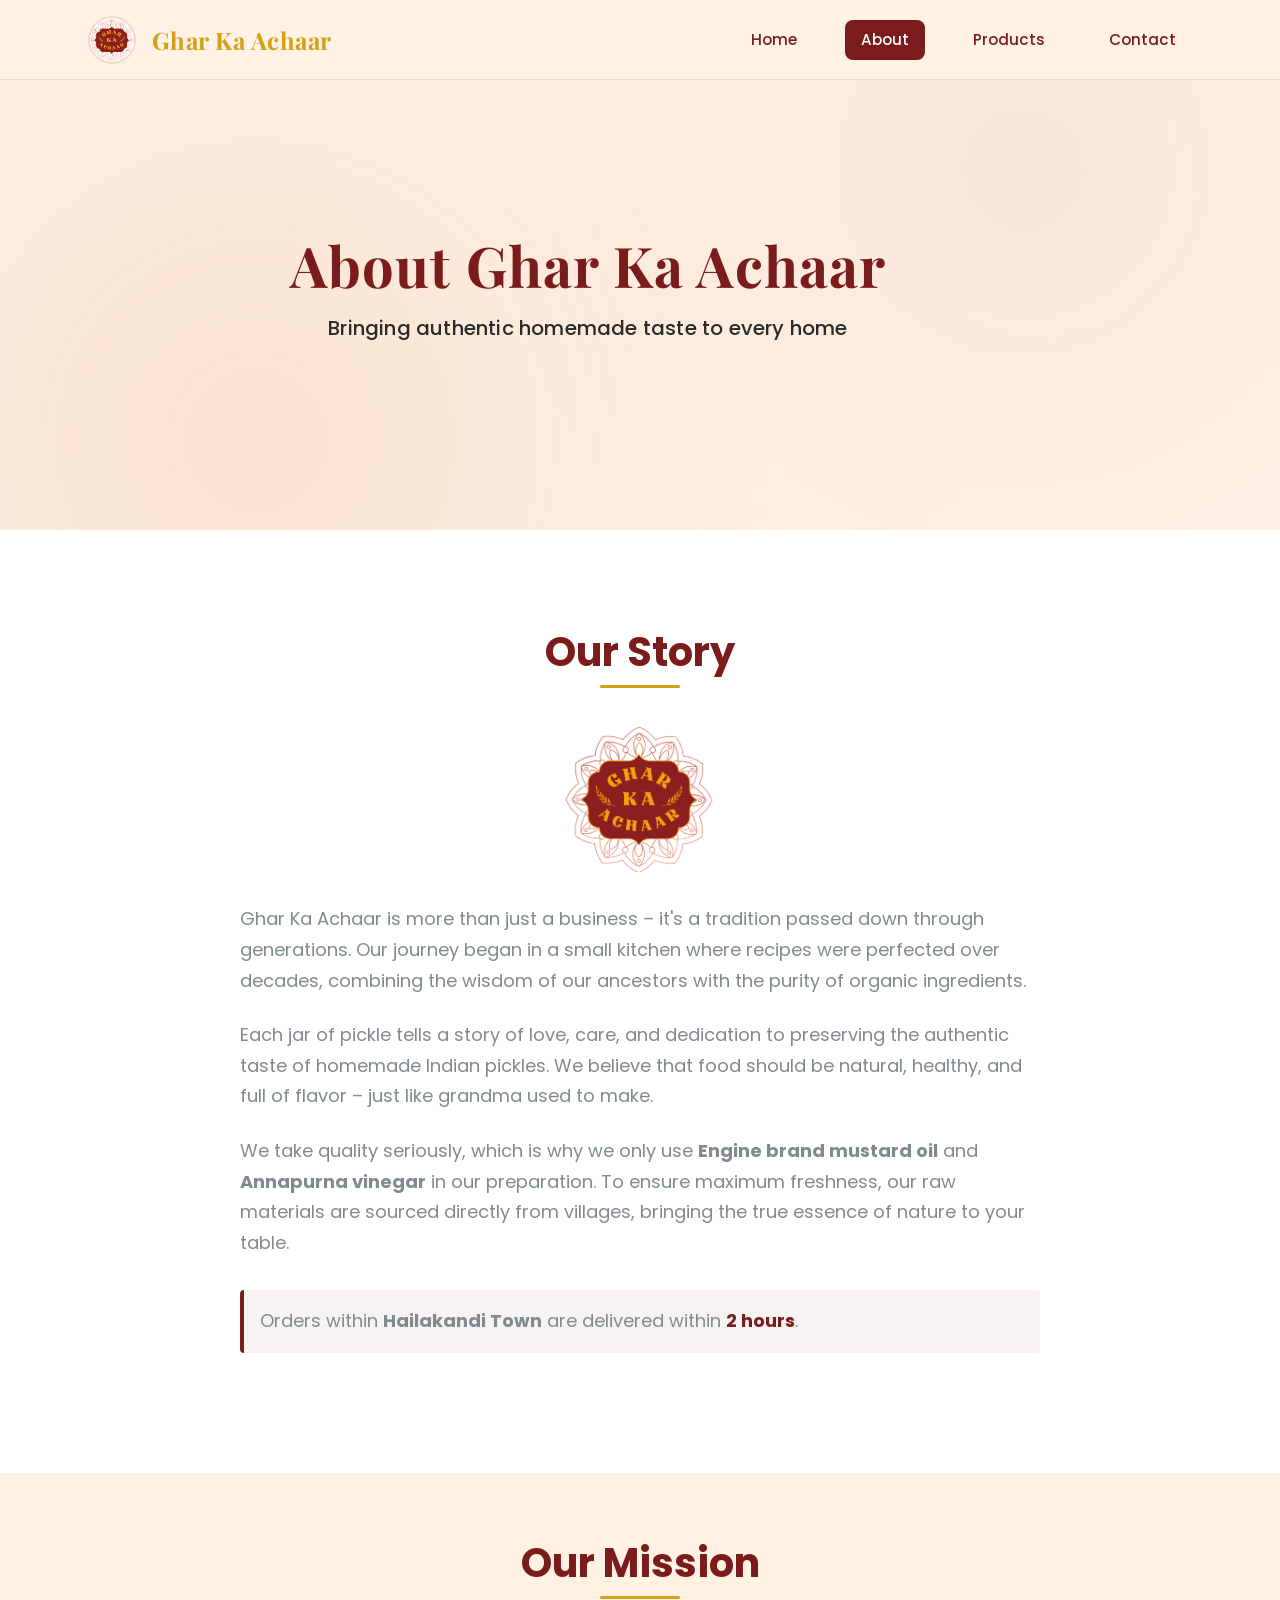
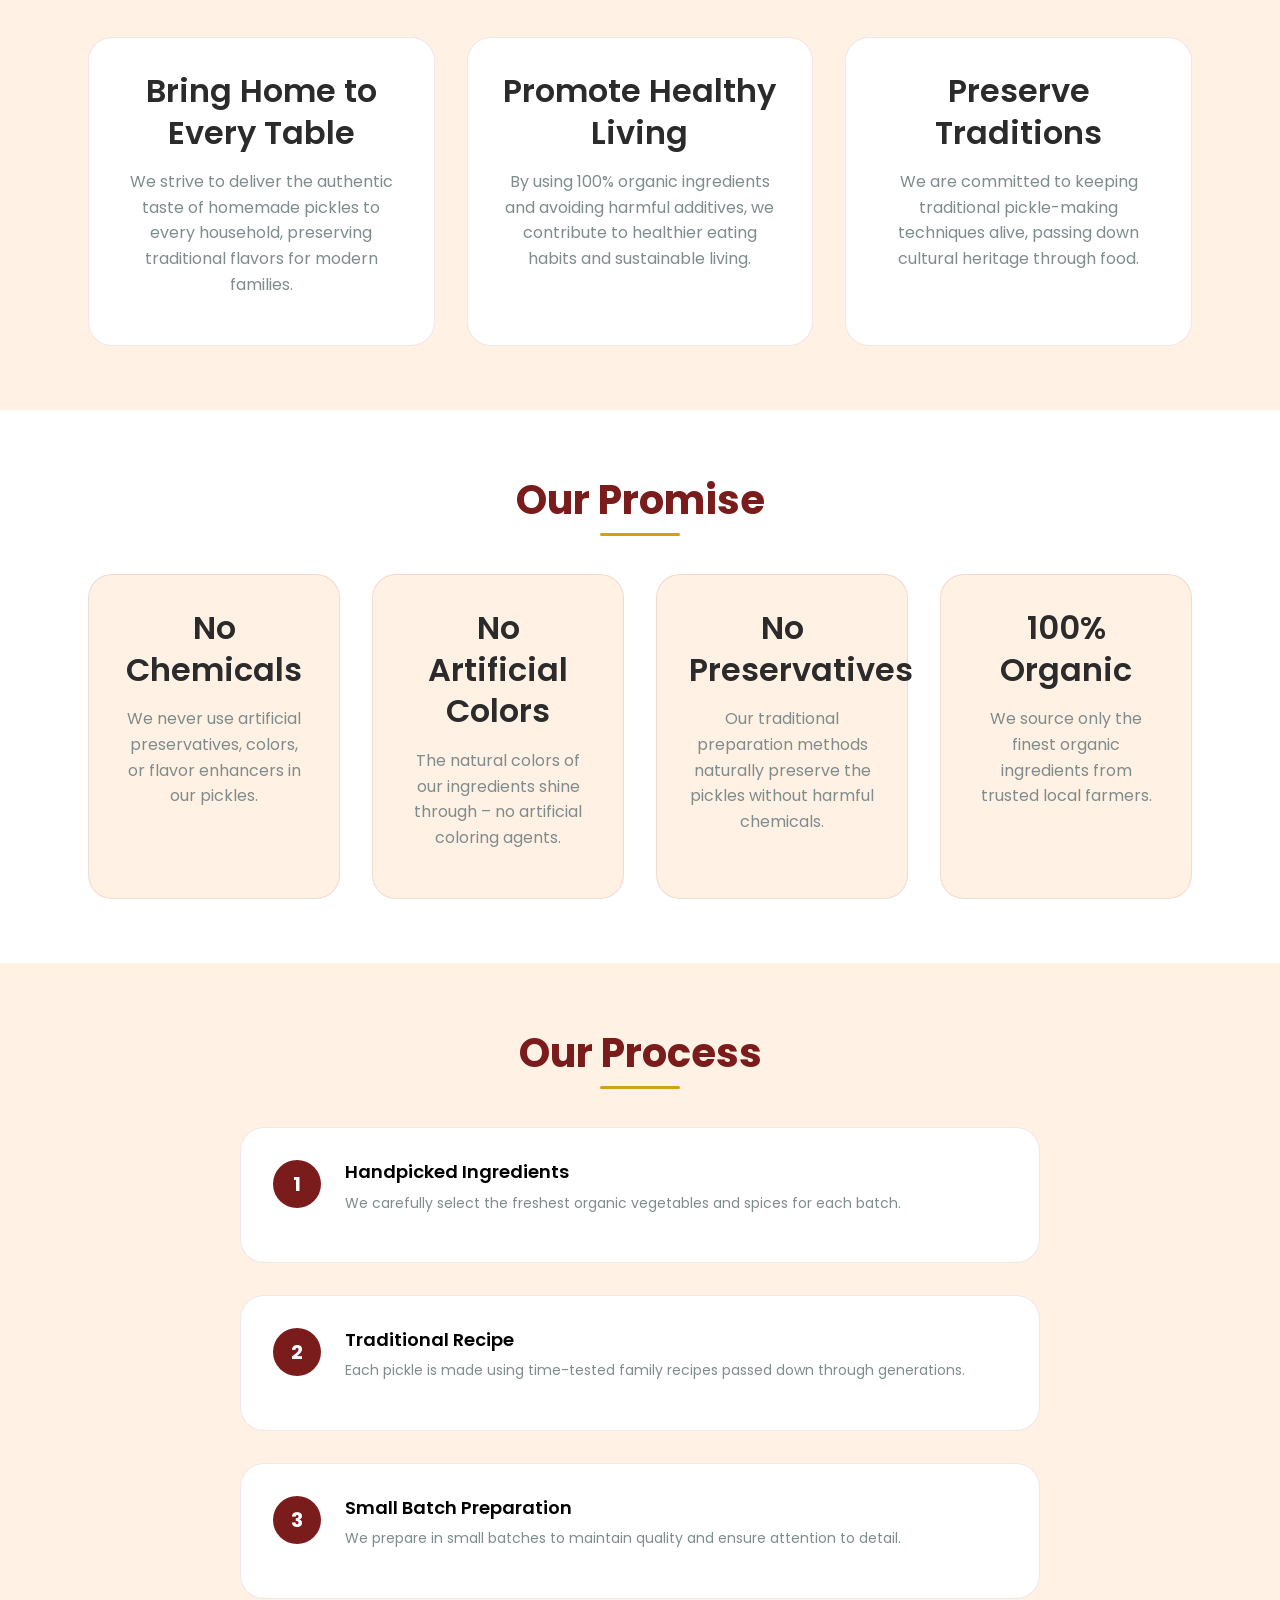
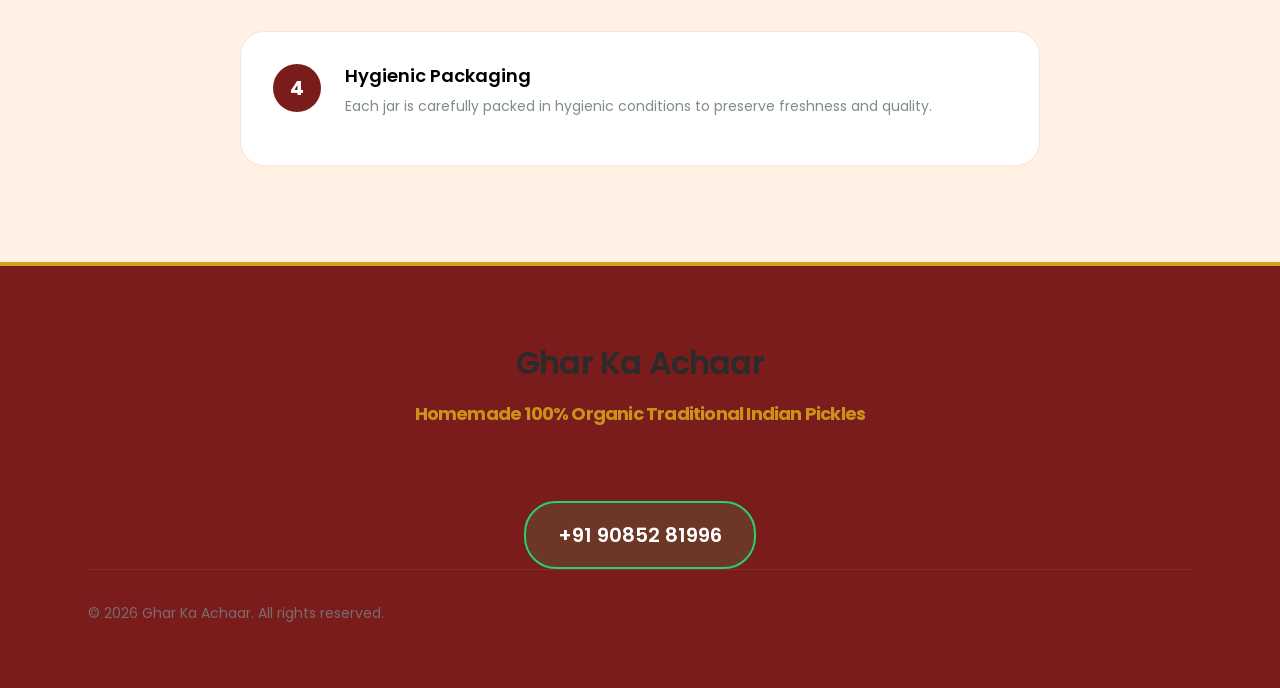
==== commit 5f98aab1: "Pictures" ====
--- a/about.html
+++ b/about.html
@@ -107,6 +107,9 @@
             <div class="about-content">
                 <h2 class="section-title">Our Story</h2>
                 <div class="about-story">
+                    <div class="about-logo">
+                        <img src="assets/icons/Main_Logo.png" alt="Ghar Ka Achaar Logo" style="width: 150px; margin: 0 auto 2rem; display: block;">
+                    </div>
                     <div class="story-text">
                         <p>Ghar Ka Achaar is more than just a business – it's a tradition passed down through
                             generations. Our journey began in a small kitchen where recipes were perfected over decades,
@@ -120,6 +123,9 @@
                             materials
                             are sourced directly from villages, bringing the true essence of nature to your table.
                         </p>
+                        <p class="delivery-highlight" style="margin-top: 2rem; padding: 1rem; background: rgba(122, 28, 28, 0.05); border-left: 4px solid var(--primary-maroon); border-radius: 4px;">
+                            Orders within <strong>Hailakandi Town</strong> are delivered within <span style="color: var(--primary-maroon); font-weight: 700;">2 hours</span>.
+                        </p>
                     </div>
                 </div>
             </div>
--- a/css/style.css
+++ b/css/style.css
@@ -1,5009 +1,5021 @@
-/* CSS Variables for Traditional Indian Kitchen */
-:root {
-    /* Brand Colors */
-    --primary-maroon: #7A1C1C;
-    --secondary-gold: #D4A01A;
-    --background-cream: #FFF1E3;
-    --text-charcoal: #2B2B2B;
-
-    /* Legacy Colors (keeping for compatibility) */
-    --primary-achaar: #7A1C1C;
-    --accent-chilli: #D4A01A;
-    --accent-turmeric: #D4A01A;
-    --accent-garlic: #95A5A6;
-    --accent-coriander: #27AE60;
-    --text-dark: #2B2B2B;
-    --text-light: #7F8C8D;
-    --text-lighter: #BDC3C7;
-    --bg-warm: #FFF1E3;
-    --bg-cream: #FFF1E3;
-    --card-bg: #FFFFFF;
-    --border-light: rgba(122, 28, 28, 0.1);
-    --border-medium: rgba(122, 28, 28, 0.2);
-    --shadow-soft: 0 2px 8px rgba(0, 0, 0, 0.08);
-    --shadow-hover: 0 8px 20px rgba(0, 0, 0, 0.12);
-
-    /* Typography */
-    --font-brand: 'Playfair Display', serif;
-    --font-body: 'Poppins', sans-serif;
-    --font-weight-brand: 700;
-    --font-weight-heading: 600;
-    --font-weight-body: 400;
-    --font-weight-medium: 500;
-
-    /* Spacing */
-    --spacing-xs: 0.25rem;
-    --spacing-sm: 0.5rem;
-    --spacing-md: 1rem;
-    --spacing-lg: 1.5rem;
-    --spacing-xl: 2rem;
-    --spacing-xxl: 3rem;
-}
-
-/* Reset and Base Styles */
-* {
-    margin: 0;
-    padding: 0;
-    box-sizing: border-box;
-}
-
-html {
-    scroll-behavior: smooth;
-    font-size: 16px;
-}
-
-body {
-    font-family: var(--font-body);
-    line-height: 1.6;
-    color: var(--text-dark);
-    background-color: var(--bg-warm);
-    font-size: 16px;
-    -webkit-font-smoothing: antialiased;
-    -moz-osx-font-smoothing: grayscale;
-}
-
-/* Container */
-.container {
-    width: 100%;
-    max-width: 1200px;
-    margin: 0 auto;
-    padding: 0 1rem;
-}
-
-/* Grid System */
-.products-grid {
-    display: grid;
-    grid-template-columns: 1fr;
-    gap: 1.5rem;
-}
-
-/* Responsive Grid */
-@media (min-width: 768px) {
-    .products-grid {
-        grid-template-columns: repeat(2, 1fr);
-        gap: 2rem;
-    }
-}
-
-@media (min-width: 1024px) {
-    .products-grid {
-        grid-template-columns: repeat(3, 1fr);
-        gap: 2rem;
-    }
-}
-
-@media (min-width: 1280px) {
-    .products-grid {
-        grid-template-columns: repeat(4, 1fr);
-        gap: 2rem;
-    }
-}
-
-/* Typography */
-h1,
-h2,
-h3,
-h4,
-h5,
-h6 {
-    font-weight: 600;
-    line-height: 1.3;
-    color: var(--text-dark);
-    margin-bottom: 1rem;
-}
-
-h1 {
-    font-size: 2.5rem;
-}
-
-h2 {
-    font-size: 2rem;
-    margin-bottom: 20px;
-}
-
-h3 {
-    font-size: 1.5rem;
-}
-
-h4 {
-    font-size: 1.25rem;
-}
-
-h5 {
-    font-size: 1.125rem;
-}
-
-h6 {
-    font-size: 1rem;
-}
-
-p {
-    margin-bottom: 1rem;
-    color: var(--text-light);
-}
-
-a {
-    color: var(--primary-achaar);
-    text-decoration: none;
-    transition: color 0.3s ease;
-}
-
-a:hover {
-    color: var(--accent-chilli);
-}
-
-/* Lists */
-ul,
-ol {
-    margin-bottom: 1rem;
-    padding-left: 2rem;
-}
-
-li {
-    margin-bottom: 0.5rem;
-}
-
-/* Images */
-img {
-    max-width: 100%;
-    height: auto;
-    display: block;
-    object-fit: cover;
-}
-
-/* Image optimization for performance */
-.product-image {
-    position: relative;
-    background-color: var(--light-gray);
-    aspect-ratio: 16/9;
-    overflow: hidden;
-}
-
-.product-img {
-    position: absolute;
-    top: 0;
-    left: 0;
-    width: 100%;
-    height: 100%;
-    object-fit: cover;
-    transition: transform 0.3s ease;
-}
-
-/* Prevent layout shift */
-.product-image::before {
-    content: '';
-    display: block;
-    padding-top: 56.25%;
-    /* 16:9 aspect ratio */
-}
-
-/* Lazy loading fade-in */
-img[loading="lazy"] {
-    opacity: 0;
-    transition: opacity 0.3s ease;
-}
-
-img[loading="lazy"].loaded {
-    opacity: 1;
-}
-
-/* Mobile image optimization */
-@media (max-width: 768px) {
-    .product-image {
-        aspect-ratio: 4/3;
-    }
-
-    .product-image::before {
-        padding-top: 75%;
-        /* 4:3 aspect ratio */
-    }
-}
-
-@media (max-width: 480px) {
-    .product-image {
-        aspect-ratio: 1/1;
-    }
-
-    .product-image::before {
-        padding-top: 100%;
-        /* 1:1 aspect ratio */
-    }
-}
-
-/* Buttons */
-button {
-    border: none;
-    background: none;
-    font-family: inherit;
-    cursor: pointer;
-    transition: all 0.3s ease;
-}
-
-/* Form Elements */
-input,
-select,
-textarea {
-    font-family: inherit;
-    font-size: inherit;
-    line-height: inherit;
-    border: 1px solid var(--gray);
-    border-radius: 0.25rem;
-    padding: 0.5rem;
-}
-
-input:focus,
-select:focus,
-textarea:focus {
-    outline: none;
-    border-color: var(--traditional-red);
-    box-shadow: 0 0 0 2px rgba(220, 20, 60, 0.2);
-}
-
-/* Utility Classes */
-.text-center {
-    text-align: center;
-}
-
-.text-left {
-    text-align: left;
-}
-
-.text-right {
-    text-align: right;
-}
-
-.font-bold {
-    font-weight: 700;
-}
-
-.font-semibold {
-    font-weight: 600;
-}
-
-.font-medium {
-    font-weight: 500;
-}
-
-.font-normal {
-    font-weight: 400;
-}
-
-/* Margin Utilities */
-.m-0 {
-    margin: 0;
-}
-
-.m-1 {
-    margin: 0.25rem;
-}
-
-.m-2 {
-    margin: 0.5rem;
-}
-
-.m-3 {
-    margin: 0.75rem;
-}
-
-.m-4 {
-    margin: 1rem;
-}
-
-.m-5 {
-    margin: 1.25rem;
-}
-
-.m-6 {
-    margin: 1.5rem;
-}
-
-.m-8 {
-    margin: 2rem;
-}
-
-.m-10 {
-    margin: 2.5rem;
-}
-
-.m-12 {
-    margin: 3rem;
-}
-
-.m-16 {
-    margin: 4rem;
-}
-
-.m-20 {
-    margin: 5rem;
-}
-
-.mt-0 {
-    margin-top: 0;
-}
-
-.mt-1 {
-    margin-top: 0.25rem;
-}
-
-.mt-2 {
-    margin-top: 0.5rem;
-}
-
-.mt-3 {
-    margin-top: 0.75rem;
-}
-
-.mt-4 {
-    margin-top: 1rem;
-}
-
-.mt-5 {
-    margin-top: 1.25rem;
-}
-
-.mt-6 {
-    margin-top: 1.5rem;
-}
-
-.mt-8 {
-    margin-top: 2rem;
-}
-
-.mt-10 {
-    margin-top: 2.5rem;
-}
-
-.mt-12 {
-    margin-top: 3rem;
-}
-
-.mt-16 {
-    margin-top: 4rem;
-}
-
-.mt-20 {
-    margin-top: 5rem;
-}
-
-.mb-0 {
-    margin-bottom: 0;
-}
-
-.mb-1 {
-    margin-bottom: 0.25rem;
-}
-
-.mb-2 {
-    margin-bottom: 0.5rem;
-}
-
-.mb-3 {
-    margin-bottom: 0.75rem;
-}
-
-.mb-4 {
-    margin-bottom: 1rem;
-}
-
-.mb-5 {
-    margin-bottom: 1.25rem;
-}
-
-.mb-6 {
-    margin-bottom: 1.5rem;
-}
-
-.mb-8 {
-    margin-bottom: 2rem;
-}
-
-.mb-10 {
-    margin-bottom: 2.5rem;
-}
-
-.mb-12 {
-    margin-bottom: 3rem;
-}
-
-.mb-16 {
-    margin-bottom: 4rem;
-}
-
-.mb-20 {
-    margin-bottom: 5rem;
-}
-
-.ml-0 {
-    margin-left: 0;
-}
-
-.ml-1 {
-    margin-left: 0.25rem;
-}
-
-.ml-2 {
-    margin-left: 0.5rem;
-}
-
-.ml-3 {
-    margin-left: 0.75rem;
-}
-
-.ml-4 {
-    margin-left: 1rem;
-}
-
-.ml-5 {
-    margin-left: 1.25rem;
-}
-
-.ml-6 {
-    margin-left: 1.5rem;
-}
-
-.ml-8 {
-    margin-left: 2rem;
-}
-
-.ml-10 {
-    margin-left: 2.5rem;
-}
-
-.ml-12 {
-    margin-left: 3rem;
-}
-
-.mr-0 {
-    margin-right: 0;
-}
-
-.mr-1 {
-    margin-right: 0.25rem;
-}
-
-.mr-2 {
-    margin-right: 0.5rem;
-}
-
-.mr-3 {
-    margin-right: 0.75rem;
-}
-
-.mr-4 {
-    margin-right: 1rem;
-}
-
-.mr-5 {
-    margin-right: 1.25rem;
-}
-
-.mr-6 {
-    margin-right: 1.5rem;
-}
-
-.mr-8 {
-    margin-right: 2rem;
-}
-
-.mr-10 {
-    margin-right: 2.5rem;
-}
-
-.mr-12 {
-    margin-right: 3rem;
-}
-
-.mx-auto {
-    margin-left: auto;
-    margin-right: auto;
-}
-
-.my-auto {
-    margin-top: auto;
-    margin-bottom: auto;
-}
-
-/* Padding Utilities */
-.p-0 {
-    padding: 0;
-}
-
-.p-1 {
-    padding: 0.25rem;
-}
-
-.p-2 {
-    padding: 0.5rem;
-}
-
-.p-3 {
-    padding: 0.75rem;
-}
-
-.p-4 {
-    padding: 1rem;
-}
-
-.p-5 {
-    padding: 1.25rem;
-}
-
-.p-6 {
-    padding: 1.5rem;
-}
-
-.p-8 {
-    padding: 2rem;
-}
-
-.p-10 {
-    padding: 2.5rem;
-}
-
-.p-12 {
-    padding: 3rem;
-}
-
-.p-16 {
-    padding: 4rem;
-}
-
-.p-20 {
-    padding: 5rem;
-}
-
-.pt-0 {
-    padding-top: 0;
-}
-
-.pt-1 {
-    padding-top: 0.25rem;
-}
-
-.pt-2 {
-    padding-top: 0.5rem;
-}
-
-.pt-3 {
-    padding-top: 0.75rem;
-}
-
-.pt-4 {
-    padding-top: 1rem;
-}
-
-.pt-5 {
-    padding-top: 1.25rem;
-}
-
-.pt-6 {
-    padding-top: 1.5rem;
-}
-
-.pt-8 {
-    padding-top: 2rem;
-}
-
-.pt-10 {
-    padding-top: 2.5rem;
-}
-
-.pt-12 {
-    padding-top: 3rem;
-}
-
-.pt-16 {
-    padding-top: 4rem;
-}
-
-.pt-20 {
-    padding-top: 5rem;
-}
-
-.pb-0 {
-    padding-bottom: 0;
-}
-
-.pb-1 {
-    padding-bottom: 0.25rem;
-}
-
-.pb-2 {
-    padding-bottom: 0.5rem;
-}
-
-.pb-3 {
-    padding-bottom: 0.75rem;
-}
-
-.pb-4 {
-    padding-bottom: 1rem;
-}
-
-.pb-5 {
-    padding-bottom: 1.25rem;
-}
-
-.pb-6 {
-    padding-bottom: 1.5rem;
-}
-
-.pb-8 {
-    padding-bottom: 2rem;
-}
-
-.pb-10 {
-    padding-bottom: 2.5rem;
-}
-
-.pb-12 {
-    padding-bottom: 3rem;
-}
-
-.pb-16 {
-    padding-bottom: 4rem;
-}
-
-/* Hero Section Redesign */
-.hero {
-    position: relative;
-    padding: 80px 20px;
-    background: url('../assets/images/hero_bg_pickles.png') center/cover no-repeat;
-    display: flex;
-    align-items: center;
-    justify-content: center;
-    text-align: center;
-    min-height: 60vh;
-    color: var(--text-dark);
-}
-
-.hero::before {
-    content: '';
-    position: absolute;
-    top: 0;
-    left: 0;
-    right: 0;
-    bottom: 0;
-    background: rgba(255, 255, 255, 0.85);
-    z-index: 1;
-}
-
-.hero .container {
-    position: relative;
-    z-index: 2;
-}
-
-.hero-title {
-    font-family: var(--font-brand);
-    font-size: 3.5rem;
-    font-weight: 800;
-    color: var(--primary-maroon);
-    margin-bottom: 0.5rem;
-}
-
-.hero-tagline {
-    font-size: 1.1rem;
-    font-weight: 500;
-    color: var(--text-charcoal);
-    margin-bottom: 2rem;
-    letter-spacing: 1px;
-}
-
-.hero .cta-button {
-    display: inline-flex;
-    align-items: center;
-    gap: 10px;
-    background: var(--primary-maroon);
-    color: #fff;
-    padding: 1.2rem 2.5rem;
-    border-radius: 50px;
-    font-weight: 600;
-    font-size: 1.1rem;
-    text-decoration: none;
-    transition: all 0.3s ease;
-    box-shadow: 0 4px 15px rgba(122, 28, 28, 0.3);
-}
-
-.hero .cta-button:hover {
-    transform: translateY(-3px);
-    box-shadow: 0 8px 25px rgba(122, 28, 28, 0.4);
-    background: #912222;
-}
-
-/* Sections Global Styling */
-section {
-    padding: 50px 20px;
-}
-
-.pl-0 {
-    padding-left: 0;
-}
-
-.pl-1 {
-    padding-left: 0.25rem;
-}
-
-.pl-2 {
-    padding-left: 0.5rem;
-}
-
-.pl-3 {
-    padding-left: 0.75rem;
-}
-
-.pl-4 {
-    padding-left: 1rem;
-}
-
-.pl-5 {
-    padding-left: 1.25rem;
-}
-
-.pl-6 {
-    padding-left: 1.5rem;
-}
-
-.pl-8 {
-    padding-left: 2rem;
-}
-
-.pl-10 {
-    padding-left: 2.5rem;
-}
-
-.pl-12 {
-    padding-left: 3rem;
-}
-
-.pr-0 {
-    padding-right: 0;
-}
-
-.pr-1 {
-    padding-right: 0.25rem;
-}
-
-.pr-2 {
-    padding-right: 0.5rem;
-}
-
-.pr-3 {
-    padding-right: 0.75rem;
-}
-
-.pr-4 {
-    padding-right: 1rem;
-}
-
-.pr-5 {
-    padding-right: 1.25rem;
-}
-
-.pr-6 {
-    padding-right: 1.5rem;
-}
-
-.pr-8 {
-    padding-right: 2rem;
-}
-
-.pr-10 {
-    padding-right: 2.5rem;
-}
-
-.pr-12 {
-    padding-right: 3rem;
-}
-
-.px-0 {
-    padding-left: 0;
-    padding-right: 0;
-}
-
-.px-1 {
-    padding-left: 0.25rem;
-    padding-right: 0.25rem;
-}
-
-.px-2 {
-    padding-left: 0.5rem;
-    padding-right: 0.5rem;
-}
-
-.px-3 {
-    padding-left: 0.75rem;
-    padding-right: 0.75rem;
-}
-
-.px-4 {
-    padding-left: 1rem;
-    padding-right: 1rem;
-}
-
-.px-5 {
-    padding-left: 1.25rem;
-    padding-right: 1.25rem;
-}
-
-.px-6 {
-    padding-left: 1.5rem;
-    padding-right: 1.5rem;
-}
-
-.px-8 {
-    padding-left: 2rem;
-    padding-right: 2rem;
-}
-
-.px-10 {
-    padding-left: 2.5rem;
-    padding-right: 2.5rem;
-}
-
-.px-12 {
-    padding-left: 3rem;
-    padding-right: 3rem;
-}
-
-.py-0 {
-    padding-top: 0;
-    padding-bottom: 0;
-}
-
-.py-1 {
-    padding-top: 0.25rem;
-    padding-bottom: 0.25rem;
-}
-
-.py-2 {
-    padding-top: 0.5rem;
-    padding-bottom: 0.5rem;
-}
-
-.py-3 {
-    padding-top: 0.75rem;
-    padding-bottom: 0.75rem;
-}
-
-.py-4 {
-    padding-top: 1rem;
-    padding-bottom: 1rem;
-}
-
-.py-5 {
-    padding-top: 1.25rem;
-    padding-bottom: 1.25rem;
-}
-
-.py-6 {
-    padding-top: 1.5rem;
-    padding-bottom: 1.5rem;
-}
-
-.py-8 {
-    padding-top: 2rem;
-    padding-bottom: 2rem;
-}
-
-.py-10 {
-    padding-top: 2.5rem;
-    padding-bottom: 2.5rem;
-}
-
-.py-12 {
-    padding-top: 3rem;
-    padding-bottom: 3rem;
-}
-
-/* Display Utilities */
-.block {
-    display: block;
-}
-
-.inline-block {
-    display: inline-block;
-}
-
-.inline {
-    display: inline;
-}
-
-.flex {
-    display: flex;
-}
-
-.inline-flex {
-    display: inline-flex;
-}
-
-.grid {
-    display: grid;
-}
-
-.hidden {
-    display: none;
-}
-
-/* Position Utilities */
-.relative {
-    position: relative;
-}
-
-.absolute {
-    position: absolute;
-}
-
-.fixed {
-    position: fixed;
-}
-
-.sticky {
-    position: sticky;
-}
-
-/* Color Utilities */
-.text-white {
-    color: var(--white);
-}
-
-.text-black {
-    color: var(--black);
-}
-
-.text-red {
-    color: var(--traditional-red);
-}
-
-.text-green {
-    color: var(--dark-green);
-}
-
-.text-yellow {
-    color: var(--mustard-yellow);
-}
-
-.text-brown {
-    color: var(--brown);
-}
-
-.text-gray {
-    color: var(--gray);
-}
-
-.bg-white {
-    background-color: var(--white);
-}
-
-.bg-black {
-    background-color: var(--black);
-}
-
-.bg-red {
-    background-color: var(--traditional-red);
-}
-
-.bg-green {
-    background-color: var(--dark-green);
-}
-
-.bg-yellow {
-    background-color: var(--mustard-yellow);
-}
-
-.bg-brown {
-    background-color: var(--brown);
-}
-
-.bg-gray {
-    background-color: var(--gray);
-}
-
-.bg-light-gray {
-    background-color: var(--light-gray);
-}
-
-.bg-cream {
-    background-color: var(--cream);
-}
-
-/* Border Utilities */
-.border {
-    border: 1px solid var(--gray);
-}
-
-.border-0 {
-    border: none;
-}
-
-.border-t {
-    border-top: 1px solid var(--gray);
-}
-
-.border-b {
-    border-bottom: 1px solid var(--gray);
-}
-
-.border-l {
-    border-left: 1px solid var(--gray);
-}
-
-.border-r {
-    border-right: 1px solid var(--gray);
-}
-
-.rounded {
-    border-radius: 0.25rem;
-}
-
-.rounded-md {
-    border-radius: 0.375rem;
-}
-
-.rounded-lg {
-    border-radius: 0.5rem;
-}
-
-.rounded-xl {
-    border-radius: 0.75rem;
-}
-
-.rounded-2xl {
-    border-radius: 1rem;
-}
-
-.rounded-full {
-    border-radius: 9999px;
-}
-
-/* Shadow Utilities */
-.shadow {
-    box-shadow: 0 1px 3px 0 rgba(0, 0, 0, 0.1), 0 1px 2px 0 rgba(0, 0, 0, 0.06);
-}
-
-.shadow-md {
-    box-shadow: 0 4px 6px -1px rgba(0, 0, 0, 0.1), 0 2px 4px -1px rgba(0, 0, 0, 0.06);
-}
-
-.shadow-lg {
-    box-shadow: 0 10px 15px -3px rgba(0, 0, 0, 0.1), 0 4px 6px -2px rgba(0, 0, 0, 0.05);
-}
-
-.shadow-xl {
-    box-shadow: 0 20px 25px -5px rgba(0, 0, 0, 0.1), 0 10px 10px -5px rgba(0, 0, 0, 0.04);
-}
-
-/* Opacity Utilities */
-.opacity-0 {
-    opacity: 0;
-}
-
-.opacity-25 {
-    opacity: 0.25;
-}
-
-.opacity-50 {
-    opacity: 0.5;
-}
-
-.opacity-75 {
-    opacity: 0.75;
-}
-
-.opacity-100 {
-    opacity: 1;
-}
-
-/* Cursor Utilities */
-.cursor-pointer {
-    cursor: pointer;
-}
-
-.cursor-default {
-    cursor: default;
-}
-
-/* Transition Utilities */
-.transition {
-    transition: all 0.3s ease;
-}
-
-.transition-colors {
-    transition: color 0.3s ease, background-color 0.3s ease, border-color 0.3s ease;
-}
-
-.transition-transform {
-    transition: transform 0.3s ease;
-}
-
-/* Hover Utilities */
-.hover\:text-red:hover {
-    color: var(--traditional-red);
-}
-
-.hover\:text-green:hover {
-    color: var(--dark-green);
-}
-
-.hover\:text-yellow:hover {
-    color: var(--mustard-yellow);
-}
-
-.hover\:bg-red:hover {
-    background-color: var(--traditional-red);
-}
-
-.hover\:bg-green:hover {
-    background-color: var(--dark-green);
-}
-
-.hover\:bg-yellow:hover {
-    background-color: var(--mustard-yellow);
-}
-
-.hover\:shadow-lg:hover {
-    box-shadow: 0 10px 15px -3px rgba(0, 0, 0, 0.1), 0 4px 6px -2px rgba(0, 0, 0, 0.05);
-}
-
-/* Mobile-first Responsive Utilities */
-@media (max-width: 640px) {
-    .container {
-        padding: 0 0.75rem;
-    }
-
-    h1 {
-        font-size: 2rem;
-    }
-
-    h2 {
-        font-size: 1.75rem;
-    }
-
-    h3 {
-        font-size: 1.5rem;
-    }
-
-    h4 {
-        font-size: 1.25rem;
-    }
-
-    h5 {
-        font-size: 1.125rem;
-    }
-
-    h6 {
-        font-size: 1rem;
-    }
-}
-
-@media (max-width: 480px) {
-    .container {
-        padding: 0 0.5rem;
-    }
-
-    h1 {
-        font-size: 1.75rem;
-    }
-
-    h2 {
-        font-size: 1.5rem;
-    }
-
-    h3 {
-        font-size: 1.25rem;
-    }
-}
-
-/* Header Specific Styles */
-.header {
-    position: sticky;
-    top: 0;
-    z-index: 100;
-    background-color: var(--bg-warm);
-    border-bottom: 1px solid var(--border-light);
-    backdrop-filter: blur(10px);
-    -webkit-backdrop-filter: blur(10px);
-    height: 70px;
-    transition: all 0.3s ease;
-}
-
-.navbar {
-    width: 100%;
-    height: 100%;
-}
-
-.nav-inner {
-    display: flex;
-    align-items: center;
-    justify-content: space-between;
-    width: 100%;
-    max-width: 1200px;
-    margin: 0 auto;
-    padding: 0 1rem;
-    height: 70px;
-}
-
-.brand-section {
-    display: flex;
-    align-items: center;
-    gap: 1rem;
-}
-
-.logo-container {
-    position: relative;
-    width: 70px;
-    height: 70px;
-    flex-shrink: 0;
-}
-
-.brand-logo {
-    width: 100%;
-    height: 100%;
-    border-radius: 50%;
-    object-fit: cover;
-    border: 2px solid var(--border-light);
-}
-
-.logo-fallback {
-    display: none;
-    width: 100%;
-    height: 100%;
-    background: linear-gradient(135deg, var(--primary-achaar), var(--accent-chilli));
-    border-radius: 50%;
-    align-items: center;
-    justify-content: center;
-    color: white;
-    font-weight: 700;
-    font-size: 1rem;
-    border: 2px solid var(--border-light);
-}
-
-.brand-text {
-    font-family: var(--font-brand);
-    font-size: 2.5rem;
-    font-weight: var(--font-weight-brand);
-    color: var(--secondary-gold);
-    letter-spacing: 0.02em;
-    line-height: 1;
-}
-
-.brand-text a {
-    color: var(--secondary-gold);
-    text-decoration: none;
-    transition: color 0.3s ease;
-}
-
-.brand-text a:hover {
-    color: var(--primary-maroon);
-}
-
-/* Navigation Links */
-.nav-links {
-    display: none;
-    list-style: none;
-    padding: 0;
-    margin: 0;
-}
-
-.nav-links li {
-    margin: 0;
-}
-
-.nav-links a {
-    display: block;
-    padding: 0.5rem 1rem;
-    color: var(--primary-maroon);
-    text-decoration: none;
-    font-family: var(--font-body);
-    font-weight: var(--font-weight-medium);
-    font-size: 0.95rem;
-    transition: all 0.3s ease;
-    border-radius: 0.5rem;
-}
-
-.nav-links a:hover,
-.nav-links a.active {
-    background-color: var(--primary-maroon);
-    color: white;
-}
-
-/* Mobile Navigation Menu */
-.nav-menu {
-    display: none;
-    position: fixed;
-    top: 70px;
-    left: 0;
-    right: 0;
-    background-color: var(--bg-warm);
-    border-bottom: 1px solid var(--border-light);
-    padding: 1rem 0;
-    box-shadow: 0 4px 12px var(--shadow-soft);
-    z-index: 99;
-}
-
-.nav-menu.active {
-    display: block;
-}
-
-.nav-menu ul {
-    list-style: none;
-    padding: 0;
-    margin: 0;
-}
-
-.nav-menu li {
-    margin-bottom: 0;
-}
-
-.nav-menu a {
-    display: block;
-    padding: 1rem;
-    color: var(--text-dark);
-    text-decoration: none;
-    font-family: var(--font-body);
-    font-weight: var(--font-weight-medium);
-    transition: all 0.3s ease;
-    border-bottom: 1px solid var(--border-light);
-}
-
-.nav-menu a:hover {
-    background-color: var(--card-bg);
-    color: var(--primary-achaar);
-}
-
-.nav-menu a:last-child {
-    border-bottom: none;
-}
-
-/* Hamburger Menu */
-.hamburger {
-    width: 30px;
-    height: 24px;
-    position: relative;
-    cursor: pointer;
-    display: flex;
-    flex-direction: column;
-    justify-content: space-between;
-    z-index: 101;
-    pointer-events: auto;
-    -webkit-tap-highlight-color: transparent;
-    touch-action: manipulation;
-    user-select: none;
-}
-
-.hamburger span {
-    width: 100%;
-    height: 3px;
-    background-color: var(--primary-maroon);
-    border-radius: 3px;
-    transition: all 0.3s ease;
-    pointer-events: none;
-}
-
-.hamburger:hover span {
-    background-color: var(--secondary-gold);
-}
-
-.hamburger:active span {
-    background-color: var(--secondary-gold);
-}
-
-.hamburger.active span:nth-child(1) {
-    transform: rotate(45deg) translate(8px, 8px);
-}
-
-.hamburger.active span:nth-child(2) {
-    opacity: 0;
-}
-
-.hamburger.active span:nth-child(3) {
-    transform: rotate(-45deg) translate(8px, -8px);
-}
-
-/* Desktop Navigation */
-@media (min-width: 768px) {
-    .hamburger {
-        display: none;
-    }
-
-    .nav-links {
-        display: flex;
-        gap: 2rem;
-    }
-
-    .header {
-        height: 80px;
-    }
-
-    .nav-inner {
-        height: 80px;
-        padding: 0 2rem;
-    }
-
-    .logo-container {
-        width: 52px;
-        height: 52px;
-    }
-
-    .brand-text {
-        font-size: 2rem;
-    }
-}
-
-@media (min-width: 1024px) {
-    .nav-inner {
-        padding: 0 3rem;
-    }
-}
-
-@media (max-width: 640px) {
-    .header {
-        height: 64px;
-    }
-
-    .nav-inner {
-        height: 64px;
-        padding: 0 1rem;
-    }
-
-    .brand-section {
-        gap: 0.75rem;
-    }
-
-    .brand-text {
-        font-size: 1.5rem;
-    }
-
-    .logo-container {
-        width: 40px;
-        height: 40px;
-    }
-
-    .nav-menu {
-        top: 64px;
-    }
-}
-
-/* Hero Section Styles */
-.hero {
-    min-height: 70vh;
-    display: flex;
-    align-items: center;
-    justify-content: center;
-    background: linear-gradient(135deg, var(--bg-warm) 0%, #FFF2E6 100%);
-    position: relative;
-    overflow: hidden;
-}
-
-.hero::before {
-    content: '';
-    position: absolute;
-    top: 0;
-    left: 0;
-    right: 0;
-    bottom: 0;
-    background: radial-gradient(circle at 20% 80%, rgba(200, 107, 42, 0.1) 0%, transparent 50%),
-        radial-gradient(circle at 80% 20%, rgba(158, 42, 43, 0.05) 0%, transparent 50%);
-    pointer-events: none;
-}
-
-.hero-content {
-    text-align: center;
-    max-width: 800px;
-    padding: 2rem;
-    position: relative;
-    z-index: 1;
-}
-
-.hero-title {
-    font-family: var(--font-brand);
-    font-size: 3.5rem;
-    font-weight: var(--font-weight-brand);
-    color: var(--primary-maroon);
-    margin-bottom: 1rem;
-    letter-spacing: 0.02em;
-    line-height: 1.1;
-}
-
-.hero-tagline {
-    font-family: var(--font-body);
-    font-size: 1.25rem;
-    font-weight: var(--font-weight-medium);
-    color: var(--text-charcoal);
-    margin-bottom: 2rem;
-    letter-spacing: 0.01em;
-}
-
-/* Benefits Section */
-.benefits {
-    padding: 4rem 0;
-    background-color: #fdf8f3;
-}
-
-.benefits-grid {
-    display: grid;
-    grid-template-columns: 1fr;
-    gap: 1.5rem;
-    margin-top: 3rem;
-}
-
-.benefit-card {
-    background-color: white;
-    padding: 2rem 1.5rem;
-    border-radius: 1rem;
-    box-shadow: 0 4px 12px rgba(0, 0, 0, 0.08);
-    text-align: center;
-    transition: transform 0.3s ease, box-shadow 0.3s ease;
-    border: 1px solid rgba(122, 28, 28, 0.1);
-}
-
-.benefit-card:hover {
-    transform: translateY(-4px);
-    box-shadow: 0 8px 20px rgba(0, 0, 0, 0.12);
-}
-
-.benefit-icon {
-    font-size: 2.5rem;
-    margin-bottom: 1rem;
-    display: block;
-    color: var(--secondary-gold);
-}
-
-.benefit-card h3 {
-    font-family: var(--font-brand);
-    font-size: 1.25rem;
-    font-weight: var(--font-weight-heading);
-    color: var(--primary-maroon);
-    margin-bottom: 0.75rem;
-}
-
-.benefit-card p {
-    font-family: var(--font-body);
-    font-size: 0.95rem;
-    color: var(--text-light);
-    line-height: 1.5;
-    margin: 0;
-}
-
-.offer-highlight {
-    background: rgba(122, 28, 28, 0.08);
-    color: var(--primary-maroon);
-    padding: 2rem 2rem;
-    border-radius: 1rem;
-    margin-bottom: 2rem;
-    box-shadow: 0 4px 15px rgba(122, 28, 28, 0.1);
-    text-align: center;
-    border: 1px solid rgba(122, 28, 28, 0.15);
-}
-
-.offer-text {
-    font-family: var(--font-body);
-    font-size: 0.95rem;
-    font-weight: var(--font-weight-medium);
-    margin-bottom: 0.75rem;
-    color: var(--primary-maroon);
-    line-height: 1.4;
-}
-
-.offer-price {
-    font-family: var(--font-body);
-    font-size: 1.3rem;
-    font-weight: var(--font-weight-heading);
-    color: var(--primary-maroon);
-    line-height: 1.3;
-}
-
-.cta-button {
-    background: var(--primary-maroon);
-    color: white;
-    border: none;
-    padding: 1.25rem 2.5rem;
-    font-size: 1.125rem;
-    font-weight: 600;
-    border-radius: 2rem;
-    cursor: pointer;
-    transition: all 0.3s ease;
-    box-shadow: 0 4px 15px rgba(122, 28, 28, 0.3);
-    position: relative;
-    overflow: hidden;
-    text-decoration: none;
-    display: inline-block;
-}
-
-.cta-button:hover {
-    transform: translateY(-2px);
-    box-shadow: 0 8px 25px rgba(122, 28, 28, 0.4);
-    background: var(--secondary-gold);
-}
-
-.cta-button:active {
-    transform: translateY(0);
-}
-
-@keyframes fadeInUp {
-    from {
-        opacity: 0;
-        transform: translateY(30px);
-    }
-
-    to {
-        opacity: 1;
-        transform: translateY(0);
-    }
-}
-
-@keyframes shimmer {
-    0% {
-        left: -100%;
-    }
-
-    100% {
-        left: 100%;
-    }
-}
-
-@media (max-width: 768px) {
-    .hero {
-        min-height: 60vh;
-        padding: 2rem 0;
-    }
-
-    .hero-title {
-        font-size: 2.5rem;
-    }
-
-    .hero-tagline {
-        font-size: 1.25rem;
-    }
-
-    .cta-button {
-        font-size: 1.125rem;
-        padding: 1rem 2rem;
-    }
-}
-
-@media (max-width: 480px) {
-    .hero {
-        min-height: 50vh;
-        padding: 1.5rem 0;
-    }
-
-    .hero-title {
-        font-size: 2rem;
-    }
-
-    .hero-tagline {
-        font-size: 1.125rem;
-    }
-
-    .offer-highlight {
-        padding: 1rem;
-    }
-
-    .cta-button {
-        font-size: 1rem;
-        padding: 0.875rem 1.5rem;
-        width: 100%;
-        max-width: 280px;
-    }
-}
-
-/* Product Cards Styles */
-.products {
-    padding: 4rem 0;
-    background-color: var(--bg-warm);
-}
-
-.section-title {
-    text-align: center;
-    font-size: 2.5rem;
-    font-weight: 700;
-    color: var(--primary-maroon);
-    margin-bottom: 3rem;
-    position: relative;
-}
-
-.section-title::after {
-    content: '';
-    position: absolute;
-    bottom: -10px;
-    left: 50%;
-    transform: translateX(-50%);
-    width: 80px;
-    height: 3px;
-    background-color: var(--secondary-gold);
-    border-radius: 2px;
-}
-
-.product-card {
-    background-color: var(--card-bg);
-    border: 1px solid rgba(122, 28, 28, 0.1);
-    border-radius: 1.5rem;
-    overflow: hidden;
-    transition: all 0.3s ease;
-    cursor: pointer;
-    box-shadow: 0 2px 8px var(--shadow-soft);
-}
-
-.product-card:hover {
-    transform: translateY(-4px);
-    box-shadow: 0 8px 20px var(--shadow-hover);
-    border-color: rgba(122, 28, 28, 0.2);
-}
-
-.product-image {
-    position: relative;
-    overflow: hidden;
-    background-color: var(--bg-warm);
-    aspect-ratio: 16/9;
-}
-
-.product-image::before {
-    content: '';
-    position: absolute;
-    top: 0;
-    left: 0;
-    right: 0;
-    bottom: 0;
-    background: linear-gradient(45deg, rgba(200, 107, 42, 0.05) 0%, transparent 100%);
-    opacity: 0;
-    transition: opacity 0.3s ease;
-}
-
-.product-card:hover .product-image::before {
-    opacity: 1;
-}
-
-.product-img {
-    transition: transform 0.3s ease;
-}
-
-.product-card:hover .product-img {
-    transform: scale(1.05);
-}
-
-.product-info {
-    padding: 2rem;
-}
-
-.product-name {
-    font-size: 1.25rem;
-    font-weight: 600;
-    color: var(--primary-maroon);
-    margin-bottom: 0.75rem;
-    transition: color 0.3s ease;
-}
-
-.product-card:hover .product-name {
-    color: var(--secondary-gold);
-}
-
-.product-description {
-    font-size: 0.95rem;
-    color: var(--text-light);
-    line-height: 1.5;
-    margin-bottom: 1.5rem;
-}
-
-.product-quantity {
-    margin-bottom: 1.5rem;
-}
-
-.quantity-label {
-    font-size: 0.875rem;
-    font-weight: 500;
-    color: var(--text-dark);
-    margin-bottom: 0.5rem;
-    display: block;
-}
-
-.quantity-select {
-    width: 100%;
-    padding: 0.75rem;
-    border: 1px solid rgba(122, 28, 28, 0.2);
-    border-radius: 0.75rem;
-    background-color: var(--bg-warm);
-    color: var(--text-dark);
-    font-size: 0.875rem;
-    transition: all 0.3s ease;
-    background-image: url("data:image/svg+xml,%3csvg xmlns='http://www.w3.org/2000/svg' fill='none' viewBox='0 0 20 20'%3e%3cpath stroke='%237A1C1C' stroke-linecap='round' stroke-linejoin='round' stroke-width='1.5' d='M6 8l4 4 4-4'/%3e%3c/svg%3e");
-    background-position: right 0.5rem center;
-    background-repeat: no-repeat;
-    background-size: 1.5em 1.5em;
-    padding-right: 2.5rem;
-    -webkit-appearance: none;
-    -moz-appearance: none;
-    appearance: none;
-}
-
-.quantity-select:focus {
-    border-color: var(--primary-maroon);
-    outline: none;
-    box-shadow: 0 0 0 3px rgba(122, 28, 28, 0.1);
-}
-
-.product-price {
-    font-size: 1.5rem;
-    font-weight: 700;
-    color: var(--accent-chilli);
-    margin-bottom: 1.5rem;
-    position: relative;
-    display: inline-block;
-}
-
-/* Ingredients Dropdown - Standardized Implementation */
-.ingredients-wrapper {
-    margin: 0.5rem 0;
-    padding: 0 1rem;
-}
-
-.ingredients-toggle {
-    width: 100%;
-    display: flex;
-    justify-content: space-between;
-    align-items: center;
-    padding: 0.5rem 0;
-    background: transparent;
-    border: none;
-    cursor: pointer;
-    font-family: var(--font-body);
-    font-size: 0.85rem;
-    font-weight: var(--font-weight-bold);
-    color: var(--primary-maroon);
-    text-transform: uppercase;
-    letter-spacing: 0.5px;
-    transition: color 0.3s ease;
-    text-align: left;
-}
-
-.ingredients-toggle:hover {
-    color: var(--secondary-gold);
-}
-
-.ingredients-toggle .arrow {
-    font-size: 0.7rem;
-    transition: transform 0.3s ease;
-    color: var(--primary-maroon);
-}
-
-.ingredients-toggle.active .arrow {
-    transform: rotate(180deg);
-}
-
-.ingredients-list {
-    list-style: none;
-    padding: 0;
-    margin: 0.25rem 0 0 0;
-    max-height: 0;
-    overflow: hidden;
-    transition: max-height 0.3s ease;
-}
-
-.ingredients-list.show {
-    max-height: 200px;
-}
-
-.ingredients-list li {
-    font-family: var(--font-body);
-    font-size: 0.8rem;
-    color: var(--text-light);
-    padding: 0.2rem 0;
-    line-height: 1.4;
-    position: relative;
-    padding-left: 1rem;
-    text-align: left;
-}
-
-.ingredients-list li:before {
-    content: "•";
-    position: absolute;
-    left: 0;
-    color: var(--text-light);
-}
-
-.ingredients-list li strong {
-    font-weight: var(--font-weight-bold);
-    color: var(--text-dark);
-}
-
-/* Uniform Product Card Sizing */
-.product-card {
-    display: flex;
-    flex-direction: column;
-    height: 100%;
-    min-height: 600px;
-}
-
-.product-info {
-    flex: 1;
-    display: flex;
-    flex-direction: column;
-    padding: 1rem;
-}
-
-/* Product Images - 1:1 Aspect Ratio */
-.product-image {
-    height: 0;
-    padding-bottom: 100%;
-    /* 1:1 aspect ratio */
-    overflow: hidden;
-    border-radius: 0.5rem 0.5rem 0 0;
-    position: relative;
-}
-
-.product-image img {
-    position: absolute;
-    top: 0;
-    left: 0;
-    width: 100%;
-    height: 100%;
-    object-fit: cover;
-}
-
-/* Homepage Popular Card Images */
-.popular-image {
-    height: 0;
-    padding-bottom: 100%;
-    /* 1:1 aspect ratio */
-    overflow: hidden;
-    border-radius: 0.5rem 0.5rem 0 0;
-    position: relative;
-}
-
-.popular-image img {
-    position: absolute;
-    top: 0;
-    left: 0;
-    width: 100%;
-    height: 100%;
-    object-fit: cover;
-}
-
-.product-name {
-    font-family: var(--font-body);
-    font-size: 1.25rem;
-    font-weight: var(--font-weight-heading);
-    color: var(--text-dark);
-    margin-bottom: 0.25rem;
-    flex-shrink: 0;
-}
-
-.bengali-name {
-    font-family: var(--font-body);
-    font-size: 0.9rem;
-    color: #666;
-    margin-bottom: 0.5rem;
-    font-weight: var(--font-weight-normal);
-    flex-shrink: 0;
-}
-
-.taste-badge {
-    display: inline-block;
-    font-family: var(--font-body);
-    font-size: 0.75rem;
-    font-weight: var(--font-weight-medium);
-    color: white;
-    padding: 0.25rem 0.75rem;
-    border-radius: 1rem;
-    margin-bottom: 0.75rem;
-    text-transform: uppercase;
-    letter-spacing: 0.5px;
-    flex-shrink: 0;
-    border: 1px solid rgba(122, 28, 28, 0.3);
-}
-
-.product-description {
-    font-family: var(--font-body);
-    font-size: 0.9rem;
-    color: var(--text-light);
-    margin-bottom: 1rem;
-    line-height: 1.4;
-    flex-shrink: 0;
-}
-
-.product-ingredients {
-    margin-bottom: 1rem;
-    flex-shrink: 0;
-}
-
-.quantity-selection {
-    margin-top: auto;
-    flex-shrink: 0;
-}
-
-.taste-badge.spicy {
-    background-color: #ff9800;
-    /* Orange */
-}
-
-.taste-badge.hot {
-    background-color: #d32f2f;
-    /* Deep Red */
-}
-
-.taste-badge.tangy {
-    background-color: #4caf50;
-    /* Green */
-}
-
-.taste-badge.tangy-sweet {
-    background: linear-gradient(45deg, #4caf50 50%, #ffc107 50%);
-    /* Green + Yellow mix */
-}
-
-.order-btn {
-    margin-top: 1rem;
-    flex-shrink: 0;
-}
-
-/* Product Quantity Selection */
-.product-quantity {
-    margin: 1rem 0;
-}
-
-.quantity-label {
-    font-family: var(--font-body);
-    font-size: 0.9rem;
-    font-weight: var(--font-weight-medium);
-    color: var(--text-dark);
-    margin-bottom: 0.5rem;
-    display: block;
-}
-
-.quantity-select {
-    width: 100%;
-    font-family: var(--font-body);
-    font-size: 0.9rem;
-    padding: 0.75rem;
-    border: 2px solid var(--border-light);
-    border-radius: 0.5rem;
-    background-color: white;
-    color: var(--text-dark);
-    cursor: pointer;
-    transition: border-color 0.3s ease;
-}
-
-.quantity-select:focus {
-    outline: none;
-    border-color: var(--accent-turmeric);
-}
-
-.order-btn {
-    width: 100%;
-    background: var(--primary-maroon);
-    color: white;
-    border: none;
-    padding: 1rem;
-    font-size: 0.95rem;
-    font-weight: 600;
-    border-radius: 1rem;
-    cursor: pointer;
-    transition: all 0.3s ease;
-    box-shadow: 0 2px 8px rgba(122, 28, 28, 0.2);
-    position: relative;
-    overflow: hidden;
-    text-decoration: none;
-    display: inline-block;
-    text-align: center;
-}
-
-.order-btn:hover {
-    transform: translateY(-2px);
-    box-shadow: 0 4px 15px rgba(122, 28, 28, 0.3);
-    background: var(--secondary-gold);
-}
-
-.order-btn:active {
-    transform: translateY(0);
-}
-
-@media (max-width: 768px) {
-    .products {
-        padding: 3rem 0;
-    }
-
-    .section-title {
-        font-size: 2rem;
-        margin-bottom: 2rem;
-    }
-
-    .product-card {
-        margin-bottom: 1.5rem;
-    }
-
-    .product-card {
-        margin-bottom: 2rem;
-    }
-
-    .product-image {
-        height: 200px;
-    }
-
-    .product-name {
-        font-size: 1.25rem;
-    }
-
-    .product-description {
-        font-size: 0.875rem;
-    }
-
-    .product-ingredients {
-        margin: 0.75rem 0;
-        padding: 0.75rem;
-    }
-
-    .ingredients-title {
-        font-size: 0.8rem;
-        margin-bottom: 0.375rem;
-    }
-
-    .ingredients-list {
-        gap: 0.375rem;
-    }
-
-    .ingredients-list li {
-        font-size: 0.75rem;
-        padding: 0.2rem 0.4rem;
-    }
-
-    .product-price {
-        font-size: 1.5rem;
-    }
-
-    .order-btn {
-        padding: 0.875rem 1rem;
-        font-size: 0.875rem;
-    }
-}
-
-/* About Us, Why Choose Us, and How to Order Sections */
-.about {
-    padding: 4rem 0;
-    background-color: var(--card-bg);
-}
-
-.about-content {
-    max-width: 1000px;
-    margin: 0 auto;
-}
-
-.about-features {
-    display: grid;
-    grid-template-columns: repeat(auto-fit, minmax(250px, 1fr));
-    gap: 2rem;
-    margin-top: 3rem;
-}
-
-.feature-item {
-    text-align: center;
-    padding: 2rem 1.5rem;
-    background-color: var(--bg-warm);
-    border: 1px solid rgba(122, 28, 28, 0.1);
-    border-radius: 1.5rem;
-    transition: all 0.3s ease;
-}
-
-.feature-item:hover {
-    transform: translateY(-4px);
-    box-shadow: 0 8px 20px var(--shadow-hover);
-    border-color: rgba(200, 107, 42, 0.2);
-}
-
-.feature-title {
-    font-size: 1.5rem;
-    font-weight: 600;
-    color: var(--primary-maroon);
-    margin-bottom: 1rem;
-    display: flex;
-    align-items: center;
-    justify-content: center;
-    gap: 0.5rem;
-}
-
-.feature-title::before {
-    content: '🏠';
-    font-size: 1.25rem;
-}
-
-.feature-item:nth-child(2) .feature-title::before {
-    content: '📜';
-}
-
-.feature-item:nth-child(3) .feature-title::before {
-    content: '🌿';
-}
-
-.feature-item:nth-child(4) .feature-title::before {
-    content: '✨';
-}
-
-.feature-description {
-    color: var(--text-light);
-    line-height: 1.6;
-    font-size: 1rem;
-}
-
-.why-choose-us {
-    padding: 4rem 0;
-    background-color: var(--bg-warm);
-}
-
-.features-list {
-    max-width: 800px;
-    margin: 0 auto;
-}
-
-.features {
-    list-style: none;
-    display: grid;
-    grid-template-columns: repeat(auto-fit, minmax(200px, 1fr));
-    gap: 2rem;
-    margin-top: 3rem;
-}
-
-.feature {
-    background-color: var(--card-bg);
-    padding: 2rem;
-    border: 1px solid rgba(122, 28, 28, 0.1);
-    border-radius: 1.5rem;
-    text-align: center;
-    font-size: 1.125rem;
-    font-weight: 600;
-    color: var(--primary-maroon);
-    transition: all 0.3s ease;
-    position: relative;
-}
-
-.feature::before {
-    content: '';
-    position: absolute;
-    top: -8px;
-    left: 50%;
-    transform: translateX(-50%);
-    font-size: 1.5rem;
-    background-color: var(--card-bg);
-    padding: 0 0.5rem;
-}
-
-.feature:nth-child(1)::before {
-    content: '🥬';
-}
-
-.feature:nth-child(2)::before {
-    content: '👅';
-}
-
-.feature:nth-child(3)::before {
-    content: '🚫';
-}
-
-.feature:nth-child(4)::before {
-    content: '⚗️';
-}
-
-.feature:hover {
-    border-color: rgba(200, 107, 42, 0.2);
-    transform: translateY(-2px);
-    box-shadow: 0 6px 20px var(--shadow-hover);
-}
-
-.how-to-order {
-    padding: 4rem 0;
-    background-color: var(--card-bg);
-}
-
-.order-steps {
-    max-width: 800px;
-    margin: 0 auto;
-}
-
-.steps-list {
-    list-style: none;
-    counter-reset: step-counter;
-    margin-top: 3rem;
-}
-
-.step {
-    background-color: var(--bg-warm);
-    border: 1px solid var(--border-light);
-    border-radius: 1.5rem;
-    padding: 2rem;
-    margin-bottom: 1.5rem;
-    font-size: 1.125rem;
-    font-weight: 600;
-    color: var(--text-dark);
-    position: relative;
-    padding-left: 4rem;
-    transition: all 0.3s ease;
-}
-
-.step::before {
-    counter-increment: step-counter;
-    content: counter(step-counter);
-    position: absolute;
-    left: 1.5rem;
-    top: 50%;
-    transform: translateY(-50%);
-    background-color: var(--primary-achaar);
-    color: white;
-    width: 2rem;
-    height: 2rem;
-    border-radius: 50%;
-    display: flex;
-    align-items: center;
-    justify-content: center;
-    font-weight: 700;
-    font-size: 1rem;
-}
-
-.step::after {
-    content: '';
-    position: absolute;
-    left: 2.5rem;
-    top: calc(50% + 1rem);
-    transform: translateY(-50%);
-    width: 0;
-    height: 0;
-    border-left: 8px solid transparent;
-    border-right: 8px solid transparent;
-    border-top: 12px solid var(--text-light);
-    opacity: 0.3;
-    display: none;
-}
-
-.step:last-child::after {
-    display: none;
-}
-
-.step:hover {
-    border-color: rgba(200, 107, 42, 0.2);
-    transform: translateX(8px);
-    box-shadow: 0 4px 15px var(--shadow-hover);
-}
-
-.step:nth-child(1)::after {
-    display: block;
-}
-
-.step:nth-child(2)::after {
-    display: block;
-}
-
-.step:nth-child(3)::after {
-    display: block;
-}
-
-.step::after {
-    content: '';
-    position: absolute;
-    left: 2.5rem;
-    top: calc(50% + 1rem);
-    transform: translateY(-50%);
-    width: 0;
-    height: 0;
-    border-left: 8px solid transparent;
-    border-right: 8px solid transparent;
-    border-top: 12px solid var(--gray);
-    opacity: 0.3;
-    display: none;
-}
-
-.step:last-child::after {
-    display: none;
-}
-
-.step:hover {
-    border-color: var(--traditional-red);
-    transform: translateX(8px);
-    box-shadow: 0 4px 15px rgba(0, 0, 0, 0.1);
-}
-
-.step:nth-child(1)::after {
-    display: block;
-}
-
-.step:nth-child(2)::after {
-    display: block;
-}
-
-.step:nth-child(3)::after {
-    display: block;
-}
-
-@media (max-width: 768px) {
-
-    .about,
-    .why-choose-us,
-    .how-to-order {
-        padding: 3rem 0;
-    }
-
-    .about-features {
-        grid-template-columns: repeat(auto-fit, minmax(200px, 1fr));
-        gap: 1.5rem;
-        margin-top: 2rem;
-    }
-
-    .feature-item {
-        padding: 1.5rem 1rem;
-    }
-
-    .feature-title {
-        font-size: 1.25rem;
-    }
-
-    .features {
-        grid-template-columns: repeat(auto-fit, minmax(150px, 1fr));
-        gap: 1.5rem;
-        margin-top: 2rem;
-    }
-
-    .feature {
-        padding: 1.5rem;
-        font-size: 1rem;
-    }
-
-    .step {
-        padding: 1.5rem;
-        padding-left: 3.5rem;
-        font-size: 1rem;
-        margin-bottom: 1rem;
-    }
-
-    .step::before {
-        width: 1.5rem;
-        height: 1.5rem;
-        left: 1rem;
-        font-size: 0.875rem;
-    }
-
-    .step::after {
-        left: 1.75rem;
-        top: calc(50% + 0.75rem);
-    }
-}
-
-@media (max-width: 480px) {
-
-    .about,
-    .why-choose-us,
-    .how-to-order {
-        padding: 2rem 0;
-    }
-
-    .about-features {
-        grid-template-columns: 1fr;
-        gap: 1rem;
-        margin-top: 1.5rem;
-    }
-
-    .feature-item {
-        padding: 1rem;
-    }
-
-    .feature-title {
-        font-size: 1.125rem;
-        margin-bottom: 0.75rem;
-    }
-
-    .feature-description {
-        font-size: 0.875rem;
-    }
-
-    .features {
-        grid-template-columns: 1fr;
-        gap: 1rem;
-        margin-top: 1.5rem;
-    }
-
-    .feature {
-        padding: 1rem;
-        font-size: 0.9375rem;
-    }
-
-    .step {
-        padding: 1rem;
-        padding-left: 3rem;
-        font-size: 0.9375rem;
-        margin-bottom: 0.75rem;
-    }
-
-    .step::before {
-        width: 1.25rem;
-        height: 1.25rem;
-        left: 0.75rem;
-        font-size: 0.75rem;
-    }
-
-    .step::after {
-        left: 1.375rem;
-        top: calc(50% + 0.625rem);
-        border-left: 6px solid transparent;
-        border-right: 6px solid transparent;
-        border-top: 10px solid var(--gray);
-    }
-}
-
-/* Footer Styles */
-.footer {
-    background: var(--primary-maroon);
-    color: white;
-    padding: 3rem 0 2rem 0;
-    position: relative;
-    overflow: hidden;
-}
-
-.footer::before {
-    content: '';
-    position: absolute;
-    top: 0;
-    left: 0;
-    right: 0;
-    height: 4px;
-    background: linear-gradient(90deg, var(--secondary-gold) 0%, var(--secondary-gold) 50%, var(--secondary-gold) 100%);
-    animation: shimmer 3s infinite;
-}
-
-.footer-content {
-    text-align: center;
-    max-width: 600px;
-    margin: 0 auto;
-}
-
-.footer-brand {
-    font-size: 2rem;
-    font-weight: 700;
-    margin-bottom: 0.5rem;
-    color: white;
-    letter-spacing: -0.025em;
-}
-
-.footer-tagline {
-    font-size: 1.125rem;
-    margin-bottom: 2rem;
-    opacity: 0.9;
-    color: var(--secondary-gold);
-}
-
-.footer-contact {
-    margin-bottom: 2rem;
-}
-
-.whatsapp-number {
-    font-size: 1.25rem;
-    font-weight: 600;
-    color: white;
-    display: inline-flex;
-    align-items: center;
-    gap: 0.5rem;
-    padding: 1rem 2rem;
-    background-color: rgba(37, 211, 102, 0.15);
-    border: 2px solid #25d366;
-    border-radius: 2rem;
-    transition: all 0.3s ease;
-}
-
-.whatsapp-number::before {
-    content: none !important;
-}
-
-.whatsapp-number:hover {
-    background-color: rgba(37, 211, 102, 0.25);
-    transform: translateY(-2px);
-    box-shadow: 0 8px 25px rgba(37, 211, 102, 0.3);
-}
-
-.whatsapp-number strong {
-    color: #25d366;
-    font-weight: 700;
-}
-
-.copyright {
-    font-size: 0.875rem;
-    opacity: 0.7;
-    padding-top: 2rem;
-    border-top: 1px solid rgba(255, 255, 255, 0.1);
-    color: rgba(255, 255, 255, 0.8);
-}
-
-@media (max-width: 768px) {
-    .footer {
-        padding: 2.5rem 0 1.5rem 0;
-    }
-
-    .footer-brand {
-        font-size: 1.75rem;
-    }
-
-    .footer-tagline {
-        font-size: 1rem;
-        margin-bottom: 1.5rem;
-    }
-
-    .whatsapp-number {
-        font-size: 1.125rem;
-        padding: 0.875rem 1.5rem;
-    }
-
-    .whatsapp-number::before {
-        font-size: 1.25rem;
-    }
-
-    .copyright {
-        font-size: 0.8125rem;
-        padding-top: 1.5rem;
-    }
-}
-
-@media (max-width: 480px) {
-    .footer {
-        padding: 2rem 0 1rem 0;
-    }
-
-    .footer-brand {
-        font-size: 1.5rem;
-    }
-
-    .footer-tagline {
-        font-size: 0.9375rem;
-        margin-bottom: 1rem;
-    }
-
-    .footer-contact {
-        margin-bottom: 1.5rem;
-    }
-
-    .whatsapp-number {
-        font-size: 1rem;
-        padding: 0.75rem 1.25rem;
-        flex-direction: column;
-        gap: 0.25rem;
-        text-align: center;
-    }
-
-    .whatsapp-number::before {
-        font-size: 1.125rem;
-    }
-
-    .copyright {
-        font-size: 0.75rem;
-        padding-top: 1rem;
-    }
-}
-
-/* Light UI Animations */
-/* Fade-in on scroll using CSS */
-@keyframes fadeIn {
-    from {
-        opacity: 0;
-        transform: translateY(20px);
-    }
-
-    to {
-        opacity: 1;
-        transform: translateY(0);
-    }
-}
-
-@keyframes fadeInLeft {
-    from {
-        opacity: 0;
-        transform: translateX(-30px);
-    }
-
-    to {
-        opacity: 1;
-        transform: translateX(0);
-    }
-}
-
-@keyframes fadeInRight {
-    from {
-        opacity: 0;
-        transform: translateX(30px);
-    }
-
-    to {
-        opacity: 1;
-        transform: translateX(0);
-    }
-}
-
-@keyframes scaleIn {
-    from {
-        opacity: 0;
-        transform: scale(0.9);
-    }
-
-    to {
-        opacity: 1;
-        transform: scale(1);
-    }
-}
-
-/* Apply animations to sections */
-.hero-content>* {
-    animation: fadeIn 0.8s ease-out forwards;
-    opacity: 0;
-}
-
-.hero-title {
-    animation-delay: 0.1s;
-}
-
-.hero-tagline {
-    animation-delay: 0.3s;
-}
-
-.offer-highlight {
-    animation-delay: 0.5s;
-}
-
-.cta-button {
-    animation-delay: 0.7s;
-}
-
-.section-title {
-    animation: fadeIn 0.8s ease-out forwards;
-    opacity: 0;
-}
-
-.products .section-title {
-    animation-delay: 0.2s;
-}
-
-.about .section-title {
-    animation-delay: 0.4s;
-}
-
-.why-choose-us .section-title {
-    animation-delay: 0.6s;
-}
-
-.how-to-order .section-title {
-    animation-delay: 0.8s;
-}
-
-.product-card {
-    animation: fadeInUp 0.6s ease-out forwards;
-    opacity: 0;
-}
-
-.product-card:nth-child(1) {
-    animation-delay: 0.1s;
-}
-
-.product-card:nth-child(2) {
-    animation-delay: 0.2s;
-}
-
-.product-card:nth-child(3) {
-    animation-delay: 0.3s;
-}
-
-.product-card:nth-child(4) {
-    animation-delay: 0.4s;
-}
-
-.product-card:nth-child(5) {
-    animation-delay: 0.5s;
-}
-
-.product-card:nth-child(6) {
-    animation-delay: 0.6s;
-}
-
-.product-card:nth-child(7) {
-    animation-delay: 0.7s;
-}
-
-.product-card:nth-child(8) {
-    animation-delay: 0.8s;
-}
-
-.product-card:nth-child(9) {
-    animation-delay: 0.9s;
-}
-
-.product-card:nth-child(10) {
-    animation-delay: 1.0s;
-}
-
-.feature-item {
-    animation: fadeInLeft 0.6s ease-out forwards;
-    opacity: 0;
-}
-
-.feature-item:nth-child(1) {
-    animation-delay: 0.1s;
-}
-
-.feature-item:nth-child(2) {
-    animation-delay: 0.2s;
-}
-
-.feature-item:nth-child(3) {
-    animation-delay: 0.3s;
-}
-
-.feature-item:nth-child(4) {
-    animation-delay: 0.4s;
-}
-
-.feature {
-    animation: scaleIn 0.6s ease-out forwards;
-    opacity: 0;
-}
-
-.feature:nth-child(1) {
-    animation-delay: 0.1s;
-}
-
-.feature:nth-child(2) {
-    animation-delay: 0.2s;
-}
-
-.feature:nth-child(3) {
-    animation-delay: 0.3s;
-}
-
-.feature:nth-child(4) {
-    animation-delay: 0.4s;
-}
-
-.step {
-    animation: fadeInRight 0.6s ease-out forwards;
-    opacity: 0;
-}
-
-.step:nth-child(1) {
-    animation-delay: 0.1s;
-}
-
-.step:nth-child(2) {
-    animation-delay: 0.2s;
-}
-
-.step:nth-child(3) {
-    animation-delay: 0.3s;
-}
-
-.step:nth-child(4) {
-    animation-delay: 0.4s;
-}
-
-.footer-content>* {
-    animation: fadeIn 0.8s ease-out forwards;
-    opacity: 0;
-}
-
-.footer-brand {
-    animation-delay: 0.1s;
-}
-
-.footer-tagline {
-    animation-delay: 0.3s;
-}
-
-.footer-contact {
-    animation-delay: 0.5s;
-}
-
-.copyright {
-    animation-delay: 0.7s;
-}
-
-/* Enhanced button animations */
-.cta-button,
-.order-btn {
-    position: relative;
-    overflow: hidden;
-    transform: translateZ(0);
-    backface-visibility: hidden;
-    transition: all 0.3s cubic-bezier(0.4, 0, 0.2, 1);
-}
-
-.cta-button:hover,
-.order-btn:hover {
-    transform: translateY(-2px) scale(1.02);
-    box-shadow: 0 8px 25px rgba(0, 0, 0, 0.15);
-}
-
-.cta-button:active,
-.order-btn:active {
-    transform: translateY(0) scale(0.98);
-    transition: all 0.1s ease;
-}
-
-/* Ripple effect for buttons */
-.cta-button::after,
-.order-btn::after {
-    content: '';
-    position: absolute;
-    top: 50%;
-    left: 50%;
-    width: 0;
-    height: 0;
-    border-radius: 50%;
-    background: rgba(255, 255, 255, 0.3);
-    transform: translate(-50%, -50%);
-    transition: width 0.6s, height 0.6s;
-}
-
-.cta-button:hover::after,
-.order-btn:hover::after {
-    width: 300px;
-    height: 300px;
-}
-
-/* Card hover animations */
-.product-card,
-.feature-item,
-.feature,
-.step {
-    transform: translateZ(0);
-    backface-visibility: hidden;
-    transition: all 0.3s cubic-bezier(0.4, 0, 0.2, 1);
-}
-
-.product-card:hover {
-    transform: translateY(-4px) scale(1.02);
-}
-
-.feature-item:hover {
-    transform: translateY(-4px) scale(1.02);
-}
-
-.feature:hover {
-    transform: translateY(-2px) scale(1.02);
-}
-
-.step:hover {
-    transform: translateX(8px) scale(1.01);
-}
-
-/* Smooth transitions for all interactive elements */
-a,
-button,
-select,
-.quantity-select {
-    transition: all 0.3s cubic-bezier(0.4, 0, 0.2, 1);
-}
-
-/* Performance optimizations */
-.product-card,
-.feature-item,
-.feature,
-.step,
-.cta-button,
-.order-btn {
-    will-change: transform;
-}
-
-/* Reduce motion for users who prefer it */
-@media (prefers-reduced-motion: reduce) {
-
-    *,
-    *::before,
-    *::after {
-        animation-duration: 0.01ms !important;
-        animation-iteration-count: 1 !important;
-        transition-duration: 0.01ms !important;
-        scroll-behavior: auto !important;
-    }
-
-    .hero-title,
-    .hero-tagline,
-    .offer-highlight,
-    .cta-button,
-    .section-title,
-    .product-card,
-    .feature-item,
-    .feature,
-    .step,
-    .footer-brand,
-    .footer-tagline,
-    .footer-contact,
-    .copyright {
-        opacity: 1;
-        transform: none;
-    }
-}
-
-/* Mobile-specific animation adjustments */
-@media (max-width: 768px) {
-    .product-card {
-        animation-delay: 0.05s !important;
-    }
-
-    .product-card:nth-child(n) {
-        animation-delay: calc(0.05s + var(--i, 0) * 0.05s) !important;
-    }
-}
-
-@media (max-width: 480px) {
-
-    .hero-content>*,
-    .section-title,
-    .product-card,
-    .feature-item,
-    .feature,
-    .step,
-    .footer-content>* {
-        animation-duration: 0.5s;
-    }
-
-    .cta-button:hover,
-    .order-btn:hover {
-        transform: translateY(-1px) scale(1.01);
-    }
-}
-
-/* Floating WhatsApp Button */
-.whatsapp-float {
-    position: fixed;
-    bottom: 20px;
-    right: 20px;
-    z-index: 1000;
-}
-
-.whatsapp-float-btn {
-    background-color: #25d366;
-    color: white;
-    border: none;
-    border-radius: 50%;
-    width: 60px;
-    height: 60px;
-    display: flex;
-    align-items: center;
-    justify-content: center;
-    cursor: pointer;
-    box-shadow: 0 4px 12px rgba(37, 211, 102, 0.4);
-    transition: all 0.3s ease;
-    position: relative;
-    overflow: hidden;
-}
-
-.whatsapp-float-btn:hover {
-    background-color: #128c7e;
-    transform: scale(1.1);
-    box-shadow: 0 6px 20px rgba(37, 211, 102, 0.5);
-}
-
-.whatsapp-float-btn:active {
-    transform: scale(0.95);
-}
-
-.whatsapp-icon {
-    font-size: 24px;
-    line-height: 1;
-}
-
-.whatsapp-text {
-    position: absolute;
-    opacity: 0;
-    font-size: 12px;
-    font-weight: 600;
-    white-space: nowrap;
-    transition: all 0.3s ease;
-}
-
-.whatsapp-float-btn:hover .whatsapp-icon {
-    opacity: 0;
-}
-
-.whatsapp-float-btn:hover .whatsapp-text {
-    opacity: 1;
-}
-
-/* Ripple effect */
-.whatsapp-float-btn::before {
-    content: '';
-    position: absolute;
-    top: 50%;
-    left: 50%;
-    width: 0;
-    height: 0;
-    border-radius: 50%;
-    background: rgba(255, 255, 255, 0.3);
-    transform: translate(-50%, -50%);
-    transition: width 0.6s, height 0.6s;
-}
-
-.whatsapp-float-btn:hover::before {
-    width: 100px;
-    height: 100px;
-}
-
-@media (max-width: 768px) {
-    .whatsapp-float {
-        bottom: 15px;
-        right: 15px;
-    }
-
-    .whatsapp-float-btn {
-        width: 56px;
-        height: 56px;
-    }
-
-    .whatsapp-icon {
-        font-size: 22px;
-    }
-
-    .whatsapp-text {
-        font-size: 11px;
-    }
-}
-
-/* Hidden sections for future features */
-.hidden {
-    display: none !important;
-}
-
-/* Future feature section styles (ready for when uncommented) */
-.combo-packs,
-.festival-offers,
-.customer-reviews,
-.online-payments {
-    padding: 4rem 0;
-    background-color: var(--light-gray);
-}
-
-.combo-grid,
-.offers-grid,
-.reviews-grid {
-    display: grid;
-    grid-template-columns: repeat(auto-fit, minmax(300px, 1fr));
-    gap: 2rem;
-    margin-top: 3rem;
-}
-
-.combo-card,
-.offer-card,
-.review-card {
-    background-color: var(--white);
-    padding: 2rem;
-    border-radius: 1rem;
-    box-shadow: 0 4px 12px rgba(0, 0, 0, 0.1);
-    text-align: center;
-    transition: all 0.3s ease;
-}
-
-.combo-card:hover,
-.offer-card:hover,
-.review-card:hover {
-    transform: translateY(-4px);
-    box-shadow: 0 8px 25px rgba(0, 0, 0, 0.15);
-}
-
-.combo-price,
-.offer-validity {
-    font-size: 1.25rem;
-    font-weight: 700;
-    color: var(--traditional-red);
-    margin: 1rem 0;
-}
-
-.review-stars {
-    font-size: 1.5rem;
-    margin-bottom: 1rem;
-}
-
-.review-author {
-    font-weight: 600;
-    color: var(--dark-green);
-    margin-top: 1rem;
-}
-
-.payment-methods {
-    display: grid;
-    grid-template-columns: repeat(auto-fit, minmax(200px, 1fr));
-    gap: 2rem;
-    margin-top: 3rem;
-}
-
-.payment-option {
-    display: flex;
-    flex-direction: column;
-    align-items: center;
-    padding: 2rem;
-    background-color: var(--white);
-    border-radius: 1rem;
-    box-shadow: 0 4px 12px rgba(0, 0, 0, 0.1);
-    transition: all 0.3s ease;
-}
-
-.payment-option:hover {
-    transform: translateY(-4px);
-    box-shadow: 0 8px 25px rgba(0, 0, 0, 0.15);
-}
-
-.payment-option img {
-    width: 60px;
-    height: 60px;
-    margin-bottom: 1rem;
-}
-
-/* Responsive Typography */
-@media (min-width: 768px) {
-    h1 {
-        font-size: 3rem;
-    }
-
-    h2 {
-        font-size: 2.25rem;
-    }
-
-    h3 {
-        font-size: 1.75rem;
-    }
-}
-
-@media (min-width: 1024px) {
-    h1 {
-        font-size: 3.5rem;
-    }
-
-    h2 {
-        font-size: 2.5rem;
-    }
-
-    h3 {
-        font-size: 2rem;
-    }
-}
-
-/* Responsive Sections */
-@media (min-width: 768px) {
-    .products {
-        padding: 5rem 0;
-    }
-
-    .about {
-        padding: 5rem 0;
-    }
-
-    .why-choose-us {
-        padding: 5rem 0;
-    }
-
-    .how-to-order {
-        padding: 5rem 0;
-    }
-
-    .footer {
-        padding: 4rem 0 2.5rem 0;
-    }
-
-    .hero {
-        min-height: 80vh;
-    }
-
-    .hero-content {
-        max-width: 900px;
-    }
-
-    .offer-highlight {
-        max-width: 600px;
-        margin: 3rem auto;
-    }
-}
-
-@media (min-width: 1024px) {
-    .products {
-        padding: 6rem 0;
-    }
-
-    .about {
-        padding: 6rem 0;
-    }
-
-    .why-choose-us {
-        padding: 6rem 0;
-    }
-
-    .how-to-order {
-        padding: 6rem 0;
-    }
-
-    .footer {
-        padding: 5rem 0 3rem 0;
-    }
-
-    .hero {
-        min-height: 85vh;
-    }
-
-    .hero-content {
-        max-width: 1000px;
-    }
-}
-
-/* Responsive Feature Grids */
-@media (min-width: 768px) {
-    .about-features {
-        grid-template-columns: repeat(2, 1fr);
-        gap: 2.5rem;
-    }
-
-    .features {
-        grid-template-columns: repeat(2, 1fr);
-        gap: 2.5rem;
-    }
-}
-
-@media (min-width: 1024px) {
-    .about-features {
-        grid-template-columns: repeat(4, 1fr);
-        gap: 3rem;
-    }
-
-    .features {
-        grid-template-columns: repeat(4, 1fr);
-        gap: 3rem;
-    }
-}
-
-/* Responsive Footer */
-@media (min-width: 768px) {
-    .footer-content {
-        display: flex;
-        flex-direction: column;
-        align-items: center;
-        gap: 2rem;
-    }
-
-    .footer-contact {
-        margin-bottom: 0;
-    }
-}
-
-/* Responsive Spacing */
-@media (min-width: 768px) {
-    .container {
-        padding: 0 2rem;
-    }
-}
-
-@media (min-width: 1024px) {
-    .container {
-        padding: 0 3rem;
-    }
-}
-
-/* Mobile Optimizations */
-@media (max-width: 767px) {
-    .section-title {
-        font-size: 2rem;
-        margin-bottom: 2rem;
-    }
-
-    .hero-title {
-        font-size: 2.5rem;
-        margin-bottom: 1rem;
-    }
-
-    .hero-tagline {
-        font-size: 1.125rem;
-        margin-bottom: 2rem;
-    }
-
-    .offer-highlight {
-        padding: 1.5rem;
-        margin: 2rem 0;
-    }
-
-    .cta-button {
-        padding: 1rem 2rem;
-        font-size: 1rem;
-    }
-
-    .order-btn {
-        padding: 0.875rem 1rem;
-        font-size: 0.875rem;
-    }
-
-    .quantity-select {
-        padding: 0.625rem;
-        font-size: 0.875rem;
-    }
-
-    .product-info {
-        padding: 1.5rem;
-    }
-
-    .feature-item {
-        padding: 1.5rem 1rem;
-    }
-
-    .feature {
-        padding: 1.5rem;
-    }
-
-    .step {
-        padding: 1.5rem;
-        padding-left: 3.5rem;
-    }
-
-    .step::before {
-        left: 1rem;
-        width: 1.5rem;
-        height: 1.5rem;
-        font-size: 0.875rem;
-    }
-}
-
-/* Brand Section */
-.brand-section {
-    display: flex;
-    align-items: center;
-    gap: 0.75rem;
-}
-
-.logo-container {
-    position: relative;
-    width: 40px;
-    height: 40px;
-    flex-shrink: 0;
-}
-
-.brand-logo {
-    width: 100%;
-    height: 100%;
-    border-radius: 50%;
-    object-fit: cover;
-    border: 2px solid var(--border-light);
-}
-
-.logo-fallback {
-    display: none;
-    width: 100%;
-    height: 100%;
-    background: linear-gradient(135deg, var(--primary-achaar), var(--accent-chilli));
-    border-radius: 50%;
-    align-items: center;
-    justify-content: center;
-    color: white;
-    font-weight: 700;
-    font-size: 0.875rem;
-    border: 2px solid var(--border-light);
-}
-
-.brand-text {
-    font-size: 1.25rem;
-    font-weight: 700;
-    color: var(--primary-achaar);
-}
-
-/* Trust Section */
-.trust-section {
-    padding: 4rem 0;
-    background-color: var(--card-bg);
-}
-
-.trust-grid {
-    display: grid;
-    grid-template-columns: repeat(2, 1fr);
-    gap: 2rem;
-}
-
-.trust-card {
-    background-color: var(--bg-warm);
-    padding: 2rem 1.5rem;
-    border: 1px solid rgba(122, 28, 28, 0.1);
-    border-radius: 1.5rem;
-    text-align: center;
-    transition: all 0.3s ease;
-}
-
-.trust-card:hover {
-    transform: translateY(-4px);
-    box-shadow: 0 8px 20px var(--shadow-hover);
-}
-
-.trust-icon {
-    font-size: 2.5rem;
-    margin-bottom: 1rem;
-    color: var(--secondary-gold);
-}
-
-.trust-card h3 {
-    font-family: var(--font-body);
-    color: var(--primary-maroon);
-    margin-bottom: 0.5rem;
-    font-size: 1.125rem;
-    font-weight: var(--font-weight-heading);
-}
-
-.trust-card p {
-    font-family: var(--font-body);
-    color: var(--text-light);
-    font-size: 0.875rem;
-    font-weight: var(--font-weight-body);
-    line-height: 1.4;
-}
-
-/* Popular Pickles Section */
-.popular-pickles {
-    padding: 4rem 0;
-    background-color: var(--bg-warm);
-}
-
-.popular-grid {
-    display: grid;
-    grid-template-columns: repeat(2, 1fr);
-    gap: 1.5rem;
-    margin-bottom: 2rem;
-}
-
-.popular-card {
-    background-color: var(--card-bg);
-    border: 1px solid var(--border-light);
-    border-radius: 1.5rem;
-    overflow: hidden;
-    transition: all 0.3s ease;
-}
-
-.popular-card:hover {
-    transform: translateY(-4px);
-    box-shadow: 0 8px 20px var(--shadow-hover);
-}
-
-.popular-image {
-    height: 0;
-    padding-bottom: 100%;
-    /* 1:1 aspect ratio */
-    overflow: hidden;
-    border-radius: 0.5rem 0.5rem 0 0;
-    position: relative;
-}
-
-.popular-image img {
-    position: absolute;
-    top: 0;
-    left: 0;
-    width: 100%;
-    height: 100%;
-    object-fit: cover;
-}
-
-.popular-card h3 {
-    font-family: var(--font-body);
-    color: var(--text-dark);
-    padding: 1rem 1rem 0.5rem;
-    font-size: 1rem;
-    font-weight: var(--font-weight-heading);
-}
-
-.bengali-name {
-    font-family: var(--font-body);
-    font-size: 0.85rem;
-    color: var(--text-light);
-    padding: 0 1rem;
-    margin-bottom: 0.5rem;
-    font-weight: var(--font-weight-normal);
-}
-
-/* Taste Badges */
-.taste-badge {
-    display: inline-block;
-    font-family: var(--font-body);
-    font-size: 0.75rem;
-    font-weight: var(--font-weight-medium);
-    color: white;
-    padding: 0.25rem 0.75rem;
-    border-radius: 1rem;
-    margin: 0 1rem 0.75rem;
-    text-transform: uppercase;
-    letter-spacing: 0.5px;
-}
-
-.taste-badge.spicy {
-    background-color: #ff9800;
-    /* Orange */
-}
-
-.taste-badge.hot {
-    background-color: #d32f2f;
-    /* Deep Red */
-}
-
-.taste-badge.tangy {
-    background-color: #4caf50;
-    /* Green */
-}
-
-.taste-badge.tangy-sweet {
-    background: linear-gradient(45deg, #4caf50 50%, #ffc107 50%);
-    /* Green + Yellow mix */
-}
-
-.popular-description {
-    font-family: var(--font-body);
-    font-size: 0.9rem;
-    color: var(--text-light);
-    padding: 0 1rem;
-    margin-bottom: 1rem;
-    line-height: 1.4;
-}
-
-/* Quantity Selection */
-.quantity-selection {
-    padding: 0 1rem;
-    margin-bottom: 1rem;
-}
-
-.quantity-options {
-    display: flex;
-    flex-wrap: wrap;
-    gap: 12px;
-}
-
-.quantity-options .quantity-btn {
-    flex: 1 1 calc(50% - 6px);
-}
-
-.quantity-options .custom-quantity-btn {
-    flex: 1 1 100%;
-}
-
-.quantity-title {
-    font-family: var(--font-body);
-    font-size: 0.85rem;
-    font-weight: var(--font-weight-medium);
-    color: var(--text-dark);
-    margin-bottom: 0.75rem;
-    text-transform: uppercase;
-    letter-spacing: 0.5px;
-}
-
-.quantity-btn {
-    font-family: var(--font-body);
-    font-size: 0.8rem;
-    font-weight: var(--font-weight-medium);
-    color: var(--text-dark);
-    background-color: white;
-    border: 2px solid rgba(122, 28, 28, 0.2);
-    padding: 0.5rem 0.75rem;
-    border-radius: 0.5rem;
-    cursor: pointer;
-    transition: all 0.3s ease;
-    text-align: center;
-}
-
-.quantity-btn:hover {
-    border-color: var(--accent-turmeric);
-    background-color: #fdf8f3;
-}
-
-.quantity-btn.selected {
-    background-color: var(--primary-maroon);
-    color: white;
-    border-color: var(--primary-maroon);
-}
-
-.quantity-btn.custom-quantity-btn {
-    background-color: #f8f4f0;
-    border-color: var(--accent-turmeric);
-    color: var(--primary-achaar);
-}
-
-.custom-quantity-input {
-    margin-top: 0.75rem;
-    padding: 0.75rem;
-    background-color: #f8f4f0;
-    border-radius: 0.5rem;
-    border: 1px solid var(--border-light);
-}
-
-.custom-quantity-input input {
-    width: 100%;
-    font-family: var(--font-body);
-    font-size: 0.9rem;
-    padding: 0.5rem;
-    border: 1px solid var(--border-light);
-    border-radius: 0.25rem;
-    margin-bottom: 0.5rem;
-}
-
-.custom-note {
-    font-family: var(--font-body);
-    font-size: 0.8rem;
-    color: var(--text-light);
-    font-style: italic;
-}
-
-.error-message {
-    font-family: var(--font-body);
-    font-size: 0.85rem;
-    color: #d32f2f;
-    background-color: #ffebee;
-    padding: 0.5rem;
-    border-radius: 0.25rem;
-    margin-top: 0.5rem;
-    text-align: center;
-}
-
-.price-from {
-    font-family: var(--font-body);
-    color: var(--primary-achaar);
-    font-weight: var(--font-weight-medium);
-    padding: 0 1rem;
-    margin-bottom: 1rem;
-}
-
-.order-btn {
-    width: calc(100% - 2rem);
-    margin: 0 1rem 1rem;
-    background: linear-gradient(135deg, var(--primary-achaar) 0%, #D17A3A 100%);
-    color: white;
-    border: none;
-    padding: 0.75rem;
-    font-family: var(--font-body);
-    font-size: 0.875rem;
-    font-weight: var(--font-weight-medium);
-    border-radius: 0.5rem;
-    cursor: pointer;
-    transition: all 0.3s ease;
-}
-
-.order-btn:hover {
-    transform: translateY(-2px);
-    box-shadow: 0 4px 15px rgba(200, 107, 42, 0.3);
-}
-
-.view-all-link {
-    text-align: center;
-}
-
-.view-all-btn {
-    display: inline-block;
-    font-family: var(--font-body);
-    color: var(--primary-achaar);
-    text-decoration: none;
-    font-weight: var(--font-weight-medium);
-    font-size: 1rem;
-    padding: 1rem 2rem;
-    border: 2px solid var(--primary-achaar);
-    border-radius: 0.5rem;
-    transition: all 0.3s ease;
-}
-
-.view-all-btn:hover {
-    background-color: var(--primary-achaar);
-    color: white;
-}
-
-/* About Preview Section */
-.about-preview {
-    padding: 4rem 0;
-    background-color: var(--card-bg);
-}
-
-.about-preview-content {
-    max-width: 600px;
-    margin: 0 auto;
-    text-align: center;
-}
-
-.about-preview-content p {
-    font-family: var(--font-body);
-    font-size: 1.125rem;
-    line-height: 1.6;
-    color: var(--text-light);
-    margin-bottom: 2rem;
-    font-weight: var(--font-weight-body);
-}
-
-.know-more-btn {
-    display: inline-block;
-    font-family: var(--font-body);
-    color: var(--primary-achaar);
-    text-decoration: none;
-    font-weight: var(--font-weight-medium);
-    font-size: 1rem;
-    padding: 1rem 2rem;
-    border: 2px solid var(--primary-achaar);
-    border-radius: 0.5rem;
-    transition: all 0.3s ease;
-}
-
-.know-more-btn:hover {
-    background-color: var(--primary-achaar);
-    color: white;
-}
-
-/* How to Order Section */
-.how-to-order {
-    padding: 4rem 0;
-    background-color: var(--bg-warm);
-}
-
-.order-steps {
-    display: grid;
-    grid-template-columns: 1fr;
-    gap: 2rem;
-    margin-top: 3rem;
-}
-
-.order-step {
-    display: flex;
-    align-items: flex-start;
-    gap: 1.5rem;
-    background-color: var(--card-bg);
-    padding: 2rem;
-    border: 1px solid var(--border-light);
-    border-radius: 1.5rem;
-    transition: all 0.3s ease;
-}
-
-.order-step:hover {
-    transform: translateX(8px);
-    box-shadow: 0 4px 15px var(--shadow-hover);
-}
-
-.step-icon {
-    font-size: 2rem;
-    flex-shrink: 0;
-}
-
-.step-content h3 {
-    font-family: var(--font-body);
-    color: var(--text-dark);
-    margin-bottom: 0.5rem;
-    font-size: 1.125rem;
-    font-weight: var(--font-weight-heading);
-}
-
-.step-content p {
-    font-family: var(--font-body);
-    color: var(--text-light);
-    font-size: 0.875rem;
-    line-height: 1.4;
-    font-weight: var(--font-weight-body);
-}
-
-/* Strong CTA Section */
-.strong-cta {
-    padding: 4rem 0;
-    background: linear-gradient(135deg, var(--primary-achaar) 0%, var(--accent-chilli) 100%);
-    color: white;
-}
-
-.cta-content {
-    text-align: center;
-}
-
-.cta-title {
-    font-family: var(--font-brand);
-    font-size: 2rem;
-    margin-bottom: 2rem;
-    color: white;
-    font-weight: var(--font-weight-heading);
-}
-
-.cta-primary-btn {
-    font-family: var(--font-body);
-    background: white;
-    color: var(--primary-achaar);
-    border: none;
-    padding: 1rem 2rem;
-    font-size: 1.125rem;
-    font-weight: var(--font-weight-medium);
-    border-radius: 0.5rem;
-    cursor: pointer;
-    transition: all 0.3s ease;
-    box-shadow: 0 4px 15px rgba(0, 0, 0, 0.2);
-}
-
-.cta-primary-btn:hover {
-    transform: translateY(-2px);
-    box-shadow: 0 6px 20px rgba(0, 0, 0, 0.3);
-}
-
-/* Responsive Styles for New Sections */
-@media (min-width: 768px) {
-    .brand-section {
-        gap: 1rem;
-    }
-
-    .logo-container {
-        width: 48px;
-        height: 48px;
-    }
-
-    .brand-text {
-        font-size: 1.5rem;
-    }
-
-    .trust-grid {
-        grid-template-columns: repeat(4, 1fr);
-        gap: 2rem;
-    }
-
-    .popular-grid {
-        grid-template-columns: repeat(4, 1fr);
-        gap: 2rem;
-    }
-
-    .order-steps {
-        grid-template-columns: repeat(2, 1fr);
-        gap: 2rem;
-    }
-
-    .cta-title {
-        font-size: 2.5rem;
-    }
-
-    .offer-highlight {
-        padding: 2rem 2.5rem;
-    }
-
-    .offer-text {
-        font-size: 1rem;
-    }
-
-    .offer-price {
-        font-size: 1.5rem;
-    }
-
-    .benefits-grid {
-        grid-template-columns: repeat(2, 1fr);
-        gap: 2rem;
-    }
-
-    .benefit-card {
-        padding: 2.5rem 2rem;
-    }
-
-    .benefit-icon {
-        font-size: 3rem;
-    }
-
-    .benefit-card h3 {
-        font-size: 1.35rem;
-    }
-
-    .benefit-card p {
-        font-size: 1rem;
-    }
-}
-
-@media (min-width: 1024px) {
-    .trust-card {
-        padding: 2.5rem 2rem;
-    }
-
-    .popular-image {
-        height: 140px;
-    }
-
-    .order-step {
-        padding: 2.5rem;
-    }
-
-    .offer-highlight {
-        padding: 2.5rem 3rem;
-    }
-
-    .offer-text {
-        font-size: 1.1rem;
-    }
-
-    .offer-price {
-        font-size: 1.7rem;
-    }
-
-    .benefits-grid {
-        grid-template-columns: repeat(3, 1fr);
-        gap: 2.5rem;
-    }
-
-    .benefit-card {
-        padding: 3rem 2.5rem;
-    }
-
-    .benefit-icon {
-        font-size: 3.5rem;
-    }
-
-    .benefit-card h3 {
-        font-size: 1.4rem;
-    }
-
-    .benefit-card p {
-        font-size: 1.05rem;
-    }
-}
-
-@media (max-width: 640px) {
-    .offer-highlight {
-        padding: 1.5rem 1.25rem;
-        margin-bottom: 1.5rem;
-    }
-
-    .offer-text {
-        font-size: 0.9rem;
-        line-height: 1.3;
-        margin-bottom: 0.5rem;
-    }
-
-    .offer-price {
-        font-size: 1.1rem;
-        line-height: 1.2;
-    }
-
-    .hero-title {
-        font-size: 2.5rem;
-    }
-
-    .hero-tagline {
-        font-size: 1.1rem;
-    }
-
-    .benefits {
-        padding: 3rem 0;
-    }
-
-    .benefits-grid {
-        gap: 1.25rem;
-        margin-top: 2.5rem;
-    }
-
-    .benefit-card {
-        padding: 1.75rem 1.25rem;
-    }
-
-    .benefit-icon {
-        font-size: 2.25rem;
-        margin-bottom: 0.875rem;
-    }
-
-    .benefit-card h3 {
-        font-size: 1.15rem;
-        margin-bottom: 0.625rem;
-    }
-
-    .benefit-card p {
-        font-size: 0.9rem;
-        line-height: 1.4;
-    }
-
-    /* Quantity Selection Mobile Styles */
-    .popular-description {
-        font-size: 0.85rem;
-        padding: 0 0.75rem;
-        margin-bottom: 0.75rem;
-    }
-
-    .quantity-selection {
-        padding: 0 0.75rem;
-        margin-bottom: 0.75rem;
-    }
-
-    .quantity-title {
-        font-size: 0.8rem;
-        margin-bottom: 0.5rem;
-    }
-
-    .quantity-options {
-        grid-template-columns: repeat(2, 1fr);
-        gap: 0.375rem;
-        margin-bottom: 0.75rem;
-    }
-
-    .quantity-btn {
-        font-size: 0.75rem;
-        padding: 0.4rem 0.6rem;
-    }
-
-    .custom-quantity-input {
-        padding: 0.5rem;
-    }
-
-    .custom-quantity-input input {
-        font-size: 0.85rem;
-        padding: 0.4rem;
-    }
-
-    .custom-note {
-        font-size: 0.75rem;
-    }
-
-    .error-message {
-        font-size: 0.8rem;
-        padding: 0.4rem;
-    }
-}
-
-.nav-menu a.active {
-    color: var(--primary-achaar);
-    background-color: var(--card-bg);
-    font-weight: 600;
-}
-
-/* Brand Link Styling */
-.brand-text a {
-    color: var(--secondary-gold);
-    text-decoration: none;
-    transition: color 0.3s ease;
-}
-
-.brand-text a:hover {
-    color: var(--primary-maroon);
-}
-
-/* Intro Section */
-.intro {
-    padding: 4rem 0;
-    background-color: var(--card-bg);
-}
-
-.intro-content {
-    max-width: 800px;
-    margin: 0 auto;
-    text-align: center;
-}
-
-.intro-content p {
-    font-size: 1.125rem;
-    line-height: 1.7;
-    color: var(--text-light);
-    margin-bottom: 1.5rem;
-}
-
-/* About Page Specific Styles */
-.about-hero {
-    background: linear-gradient(135deg, var(--bg-warm) 0%, #FFF2E6 100%);
-    min-height: 50vh;
-}
-
-.about-story {
-    max-width: 800px;
-    margin: 0 auto;
-}
-
-.story-text p {
-    font-size: 1.125rem;
-    line-height: 1.7;
-    color: var(--text-light);
-    margin-bottom: 1.5rem;
-}
-
-/* Mission Section */
-.mission {
-    padding: 4rem 0;
-    background-color: var(--bg-warm);
-}
-
-.mission-content {
-    display: grid;
-    grid-template-columns: 1fr;
-    gap: 2rem;
-    margin-top: 3rem;
-}
-
-.mission-card {
-    background-color: var(--card-bg);
-    padding: 2rem;
-    border: 1px solid var(--border-light);
-    border-radius: 1.5rem;
-    text-align: center;
-    transition: all 0.3s ease;
-}
-
-.mission-card:hover {
-    transform: translateY(-4px);
-    box-shadow: 0 8px 20px var(--shadow-hover);
-}
-
-.mission-icon {
-    font-size: 3rem;
-    margin-bottom: 1rem;
-}
-
-.mission-card h3 {
-    color: var(--text-dark);
-    margin-bottom: 1rem;
-}
-
-.mission-card p {
-    color: var(--text-light);
-    line-height: 1.6;
-}
-
-/* Promise Section */
-.promise {
-    padding: 4rem 0;
-    background-color: var(--card-bg);
-}
-
-.promise-grid {
-    display: grid;
-    grid-template-columns: repeat(auto-fit, minmax(250px, 1fr));
-    gap: 2rem;
-    margin-top: 3rem;
-}
-
-.promise-item {
-    background-color: var(--bg-warm);
-    padding: 2rem;
-    border: 1px solid var(--border-light);
-    border-radius: 1.5rem;
-    text-align: center;
-    transition: all 0.3s ease;
-}
-
-.promise-item:hover {
-    transform: translateY(-4px);
-    box-shadow: 0 8px 20px var(--shadow-hover);
-}
-
-.promise-icon {
-    font-size: 2.5rem;
-    margin-bottom: 1rem;
-}
-
-.promise-item h3 {
-    color: var(--text-dark);
-    margin-bottom: 1rem;
-}
-
-.promise-item p {
-    color: var(--text-light);
-    line-height: 1.6;
-}
-
-/* Process Section */
-.process {
-    padding: 4rem 0;
-    background-color: var(--bg-warm);
-}
-
-.process-steps {
-    max-width: 800px;
-    margin: 3rem auto 0;
-}
-
-.process-step {
-    display: flex;
-    align-items: flex-start;
-    margin-bottom: 2rem;
-    padding: 1.5rem;
-    background-color: var(--card-bg);
-    border: 1px solid var(--border-light);
-    border-radius: 1.5rem;
-    transition: all 0.3s ease;
-}
-
-.process-step:hover {
-    transform: translateX(8px);
-    box-shadow: 0 4px 15px var(--shadow-hover);
-}
-
-.step-number {
-    background-color: var(--primary-achaar);
-    color: black;
-    width: 2.5rem;
-    height: 2.5rem;
-    border-radius: 50%;
-    display: flex;
-    align-items: center;
-    justify-content: center;
-    font-weight: 700;
-    font-size: 1.125rem;
-    margin-right: 1.5rem;
-    flex-shrink: 0;
-}
-
-.step-content h3 {
-    color: black;
-    margin-bottom: 0.5rem;
-}
-
-.step-content p {
-    color: var(--text-light);
-    line-height: 1.6;
-}
-
-/* Contact Page Specific Styles */
-.contact-hero {
-    background: linear-gradient(135deg, var(--bg-warm) 0%, #FFF2E6 100%);
-    min-height: 50vh;
-}
-
-.contact {
-    padding: 4rem 0;
-    background-color: var(--card-bg);
-}
-
-.contact-content {
-    max-width: 1000px;
-    margin: 0 auto;
-}
-
-.contact-info {
-    display: grid;
-    grid-template-columns: 1fr;
-    gap: 2rem;
-    margin-bottom: 3rem;
-}
-
-.contact-card {
-    background-color: var(--bg-warm);
-    padding: 2rem;
-    border: 1px solid var(--border-light);
-    border-radius: 1.5rem;
-    text-align: center;
-    transition: all 0.3s ease;
-}
-
-.contact-card:hover {
-    transform: translateY(-4px);
-    box-shadow: 0 8px 20px var(--shadow-hover);
-}
-
-.contact-icon {
-    font-size: 3rem;
-    margin-bottom: 1rem;
-}
-
-.contact-card h3 {
-    color: var(--text-dark);
-    margin-bottom: 1rem;
-}
-
-.contact-card p {
-    color: var(--text-light);
-    line-height: 1.6;
-    margin-bottom: 1rem;
-}
-
-.contact-number {
-    font-size: 1.5rem;
-    font-weight: 700;
-    color: var(--primary-achaar);
-}
-
-.whatsapp-contact-btn {
-    background: linear-gradient(135deg, var(--primary-achaar) 0%, #D17A3A 100%);
-    color: white;
-    border: none;
-    padding: 1rem 2rem;
-    font-size: 1rem;
-    font-weight: 600;
-    border-radius: 1rem;
-    cursor: pointer;
-    transition: all 0.3s ease;
-    box-shadow: 0 2px 8px rgba(200, 107, 42, 0.2);
-    text-decoration: none;
-    display: inline-block;
-}
-
-.whatsapp-contact-btn:hover {
-    transform: translateY(-2px);
-    box-shadow: 0 4px 15px rgba(200, 107, 42, 0.3);
-}
-
-.contact-message {
-    margin-top: 3rem;
-}
-
-.message-card {
-    background-color: var(--bg-warm);
-    padding: 2rem;
-    border: 1px solid var(--border-light);
-    border-radius: 1.5rem;
-}
-
-.message-card h3 {
-    color: var(--text-dark);
-    margin-bottom: 1rem;
-}
-
-.message-card p {
-    color: var(--text-light);
-    line-height: 1.6;
-    margin-bottom: 2rem;
-}
-
-.order-steps {
-    display: flex;
-    flex-direction: column;
-    gap: 1rem;
-}
-
-.order-step {
-    display: flex;
-    align-items: center;
-    gap: 1rem;
-}
-
-.order-step .step-number {
-    background-color: var(--secondary-organic);
-    color: white;
-    width: 2rem;
-    height: 2rem;
-    border-radius: 50%;
-    display: flex;
-    align-items: center;
-    justify-content: center;
-    font-weight: 700;
-    font-size: 0.875rem;
-    flex-shrink: 0;
-}
-
-.order-step .step-text {
-    color: var(--text-dark);
-    font-weight: 500;
-}
-
-/* Products Page Specific Styles */
-.products-hero {
-    background: linear-gradient(135deg, var(--bg-warm) 0%, #FFF2E6 100%);
-    min-height: 50vh;
-}
-
-/* Responsive Styles for New Sections */
-@media (min-width: 768px) {
-    .mission-content {
-        grid-template-columns: repeat(3, 1fr);
-    }
-
-    .contact-info {
-        grid-template-columns: repeat(3, 1fr);
-    }
-
-    .order-steps {
-        flex-direction: row;
-        justify-content: space-between;
-    }
-}
-
-@media (min-width: 1024px) {
-    .process-step {
-        padding: 2rem;
-    }
-
-    .step-number {
-        width: 3rem;
-        height: 3rem;
-        font-size: 1.25rem;
-    }
-}
-
-.how-to-order .step-number {
-    background-color: #7A1C1C;
-    color: #ffffff;
-    width: 36px;
-    height: 36px;
-    border-radius: 50%;
-    display: flex;
-    align-items: center;
-    justify-content: center;
-    font-weight: 700;
-    font-size: 1rem;
-}
-
-.coming-soon {
-    background: #f3e2c7;
-    color: #7A1C1C;
-    padding: 4px 10px;
-    border-radius: 20px;
-    font-size: 0.8rem;
-    display: inline-block;
-    margin-top: 5px;
-    font-weight: 600;
-}
-
-.new-badge {
-    background: #27AE60;
-    color: #fff;
-    padding: 4px 10px;
-    border-radius: 20px;
-    font-size: 0.75rem;
-    display: inline-block;
-    margin-top: 5px;
-    font-weight: 700;
-    letter-spacing: 0.04em;
-    text-transform: uppercase;
-}
-
-/* =============================================
-   CART SYSTEM
-   ============================================= */
-
-/* --- Cart Icon in Nav --- */
-.cart-icon-btn {
-    position: relative;
-    background: none;
-    border: 2px solid var(--primary-maroon);
-    border-radius: 50px;
-    padding: 6px 14px;
-    font-size: 1.1rem;
-    cursor: pointer;
-    display: flex;
-    align-items: center;
-    gap: 6px;
-    color: var(--primary-maroon);
-    transition: all 0.25s ease;
-    font-family: var(--font-body);
-    font-weight: 600;
-    line-height: 1;
-}
-
-.cart-icon-btn:hover {
-    background: var(--primary-maroon);
-    color: #fff;
-}
-
-.cart-icon-btn:hover .cart-badge {
-    background: #fff;
-    color: var(--primary-maroon);
-}
-
-.cart-badge {
-    background: #e53e3e;
-    color: #fff;
-    border-radius: 50%;
-    width: 20px;
-    height: 20px;
-    font-size: 0.7rem;
-    font-weight: 700;
-    display: none;
-    align-items: center;
-    justify-content: center;
-    line-height: 1;
-    flex-shrink: 0;
-}
-
-/* --- Cart Overlay --- */
-.cart-overlay {
-    display: none;
-    position: fixed;
-    inset: 0;
-    background: rgba(0, 0, 0, 0.45);
-    z-index: 998;
-    backdrop-filter: blur(2px);
-}
-
-.cart-overlay.active {
-    display: block;
-}
-
-/* --- Cart Panel (Slide-in Drawer) --- */
-.cart-panel {
-    position: fixed;
-    top: 0;
-    right: 0;
-    width: 340px;
-    max-width: 95vw;
-    height: 100vh;
-    background: #fff;
-    z-index: 999;
-    display: flex;
-    flex-direction: column;
-    box-shadow: -4px 0 24px rgba(0, 0, 0, 0.15);
-    transform: translateX(110%);
-    transition: transform 0.35s cubic-bezier(0.22, 0.61, 0.36, 1);
-}
-
-.cart-panel.active {
-    transform: translateX(0);
-}
-
-.cart-header {
-    display: flex;
-    align-items: center;
-    justify-content: space-between;
-    padding: 1.2rem 1.4rem;
-    border-bottom: 1px solid var(--border-light);
-    background: var(--bg-warm);
-    flex-shrink: 0;
-}
-
-.cart-header h3 {
-    margin: 0;
-    font-size: 1.2rem;
-    color: var(--primary-maroon);
-    font-family: var(--font-brand);
-}
-
-.cart-close-btn {
-    background: none;
-    border: none;
-    font-size: 1.4rem;
-    cursor: pointer;
-    color: var(--text-light);
-    line-height: 1;
-    padding: 4px 8px;
-    border-radius: 6px;
-    transition: all 0.2s ease;
-}
-
-.cart-close-btn:hover {
-    background: #f0e6e6;
-    color: var(--primary-maroon);
-}
-
-.cart-items {
-    flex: 1;
-    overflow-y: auto;
-    padding: 1rem;
-}
-
-.cart-empty {
-    text-align: center;
-    color: var(--text-light);
-    padding: 3rem 1rem;
-    font-size: 1rem;
-    line-height: 1.7;
-}
-
-.cart-item {
-    display: flex;
-    align-items: flex-start;
-    justify-content: space-between;
-    gap: 0.75rem;
-    padding: 0.9rem 0;
-    border-bottom: 1px solid var(--border-light);
-}
-
-.cart-item:last-child {
-    border-bottom: none;
-}
-
-.cart-item-info {
-    flex: 1;
-    min-width: 0;
-}
-
-.cart-item-name {
-    font-weight: 600;
-    font-size: 0.9rem;
-    color: var(--text-dark);
-    margin-bottom: 2px;
-}
-
-.cart-item-meta {
-    font-size: 0.8rem;
-    color: var(--text-light);
-    margin-bottom: 4px;
-}
-
-.cart-item-price {
-    font-weight: 600;
-    font-size: 0.88rem;
-    color: var(--primary-maroon);
-}
-
-.cart-item-remove {
-    background: none;
-    border: none;
-    color: #bbb;
-    font-size: 1rem;
-    cursor: pointer;
-    padding: 4px 6px;
-    border-radius: 4px;
-    flex-shrink: 0;
-    transition: all 0.2s ease;
-    margin-top: 2px;
-}
-
-.cart-item-remove:hover {
-    background: #fdeaea;
-    color: #c0392b;
-}
-
-.cart-footer {
-    border-top: 2px solid var(--border-light);
-    padding: 1.2rem 1.4rem;
-    flex-shrink: 0;
-    background: var(--bg-warm);
-}
-
-.cart-total-row {
-    display: flex;
-    justify-content: space-between;
-    align-items: center;
-    margin-bottom: 1rem;
-    font-size: 1rem;
-    font-weight: 600;
-    color: var(--text-dark);
-}
-
-#cart-total {
-    color: var(--primary-maroon);
-    font-size: 1.2rem;
-}
-
-.checkout-btn {
-    width: 100%;
-    padding: 0.9rem 1rem;
-    background: linear-gradient(135deg, #25D366 0%, #128C7E 100%);
-    color: #fff;
-    border: none;
-    border-radius: 12px;
-    font-size: 1rem;
-    font-weight: 700;
-    cursor: pointer;
-    font-family: var(--font-body);
-    transition: all 0.25s ease;
-    box-shadow: 0 4px 12px rgba(37, 211, 102, 0.3);
-}
-
-.checkout-btn:hover {
-    transform: translateY(-1px);
-    box-shadow: 0 6px 16px rgba(37, 211, 102, 0.4);
-}
-
-.clear-cart-btn {
-    width: 100%;
-    margin-top: 0.6rem;
-    padding: 0.55rem;
-    background: none;
-    border: 1px solid #ddd;
-    border-radius: 8px;
-    font-size: 0.8rem;
-    color: var(--text-light);
-    cursor: pointer;
-    font-family: var(--font-body);
-    transition: all 0.2s ease;
-}
-
-.clear-cart-btn:hover {
-    border-color: #c0392b;
-    color: #c0392b;
-}
-
-/* --- Card Action Buttons --- */
-.card-actions {
-    display: grid;
-    grid-template-columns: 1fr 1fr;
-    gap: 0.6rem;
-    margin-top: 0.75rem;
-}
-
-.add-cart-btn,
-.order-now-btn {
-    padding: 0.6rem 0.5rem;
-    border: none;
-    border-radius: 10px;
-    font-size: 0.82rem;
-    font-weight: 600;
-    cursor: pointer;
-    font-family: var(--font-body);
-    transition: all 0.25s ease;
-    line-height: 1.3;
-    text-align: center;
-}
-
-.add-cart-btn {
-    background: var(--primary-maroon);
-    color: #fff;
-    box-shadow: 0 2px 8px rgba(122, 28, 28, 0.25);
-}
-
-.add-cart-btn:hover {
-    background: #5e1515;
-    transform: translateY(-1px);
-    box-shadow: 0 4px 12px rgba(122, 28, 28, 0.35);
-}
-
-.order-now-btn {
-    background: linear-gradient(135deg, #25D366 0%, #128C7E 100%);
-    color: #fff;
-    box-shadow: 0 2px 8px rgba(37, 211, 102, 0.25);
-}
-
-.order-now-btn:hover {
-    transform: translateY(-1px);
-    box-shadow: 0 4px 12px rgba(37, 211, 102, 0.4);
-}
-
-/* --- Toast Notification --- */
-.cart-toast {
-    position: fixed;
-    bottom: 24px;
-    left: 50%;
-    transform: translateX(-50%) translateY(80px);
-    background: #2d3748;
-    color: #fff;
-    padding: 0.7rem 1.4rem;
-    border-radius: 50px;
-    font-size: 0.9rem;
-    font-weight: 500;
-    white-space: nowrap;
-    z-index: 1001;
-    opacity: 0;
-    transition: all 0.35s cubic-bezier(0.22, 0.61, 0.36, 1);
-    pointer-events: none;
-    box-shadow: 0 4px 16px rgba(0, 0, 0, 0.25);
-}
-
-.cart-toast.show {
-    opacity: 1;
-    transform: translateX(-50%) translateY(0);
-}
-
-/* --- Responsive --- */
-@media (max-width: 480px) {
-    .cart-panel {
-        width: 100vw;
-    }
-
-    .card-actions {
-        grid-template-columns: 1fr;
-    }
-
-    .cart-icon-btn {
-        padding: 5px 10px;
-        font-size: 1rem;
-    }
-}
-
-/* =============================================
-   HOME PAGE - MINI PRODUCT SECTION
-   ============================================= */
-
-.home-products .popular-grid {
-    display: grid;
-    grid-template-columns: repeat(2, 1fr);
-    gap: 30px;
-}
-
-.home-products .popular-card {
-    padding: 18px;
-    border-radius: 16px;
-    box-shadow: 0 4px 12px rgba(0,0,0,0.05);
-    transition: transform 0.3s ease, box-shadow 0.3s ease;
-    background: #fff;
-    display: flex;
-    flex-direction: column;
-}
-
-.home-products .popular-card:hover {
-    transform: translateY(-3px);
-    box-shadow: 0 10px 30px rgba(0,0,0,0.1);
-}
-
-.home-products .popular-image {
-    height: 200px;
-    margin-bottom: 1rem;
-    overflow: hidden;
-    border-radius: 12px;
-}
-
-.home-products .popular-image img {
-    height: 100%;
-    width: 100%;
-    object-fit: cover;
-    transition: transform 0.5s ease;
-}
-
-.home-products .popular-card:hover .popular-image img {
-    transform: scale(1.05);
-}
-
-.home-products .popular-card h3 {
-    margin-top: 0.5rem;
-    font-size: 1.25rem;
-    margin-bottom: 0.25rem;
-    font-family: var(--font-brand);
-    color: var(--primary-maroon);
-}
-
-.home-products .bengali-name {
-    font-size: 0.95rem;
-    color: var(--text-light);
-    margin-bottom: 0.75rem;
-}
-
-.home-products .price-preview {
-    font-weight: 700;
-    color: var(--text-charcoal);
-    margin: 0.75rem 0;
-    font-size: 1.15rem;
-}
-
-.home-products .view-details-btn {
-    display: inline-block;
-    width: 100%;
-    padding: 10px;
-    background: transparent;
-    color: var(--primary-maroon);
-    text-align: center;
-    border-radius: 10px;
-    font-weight: 600;
-    text-decoration: none;
-    margin-top: auto;
-    transition: all 0.3s ease;
-    border: 2px solid var(--primary-maroon);
-}
-
-.home-products .view-details-btn:hover {
-    background: var(--primary-maroon);
-    color: #fff;
-}
-
-@media (max-width: 768px) {
-    .home-products .popular-grid {
-        grid-template-columns: 1fr;
-        gap: 20px;
-    }
-    
-    .home-products .popular-image {
-        height: 180px;
-    }
-}
-
-/* Feature/Trust Section Polish */
-.trust-card {
-    padding: 1.5rem;
-    border-radius: 12px;
-}
-
-/* How to Order Numbered Badges */
-.order-step {
-    text-align: center;
-    flex-direction: column;
-    gap: 1rem;
-}
-
-.step-badge {
-    background: var(--primary-maroon);
-    color: #fff;
-    width: 45px;
-    height: 45px;
-    border-radius: 50%;
-    display: flex;
-    align-items: center;
-    justify-content: center;
-    font-weight: 700;
-    font-size: 1.2rem;
-    margin: 0 auto 0.5rem;
-    box-shadow: 0 4px 10px rgba(122, 28, 28, 0.2);
-}
-
-/* CTA Gradient Enhancement */
-.strong-cta {
-    padding: 6rem 0;
-    background: linear-gradient(135deg, var(--primary-maroon) 0%, #a52a2a 100%);
-    box-shadow: inset 0 0 100px rgba(0,0,0,0.2);
-    color: white;
-}
-
-.cta-primary-btn {
-    background: #fff;
-    color: var(--primary-maroon);
-    padding: 1.2rem 3rem;
-    border-radius: 50px;
-    font-size: 1.2rem;
-    font-weight: 700;
-    box-shadow: 0 10px 25px rgba(0,0,0,0.15);
-    transition: all 0.3s ease;
-}
-
-.cta-primary-btn:hover {
-    transform: translateY(-3px);
-    box-shadow: 0 15px 35px rgba(0,0,0,0.25);
-}+/* CSS Variables for Traditional Indian Kitchen */
+:root {
+    /* Brand Colors */
+    --primary-maroon: #7A1C1C;
+    --secondary-gold: #D4A01A;
+    --background-cream: #FFF1E3;
+    --text-charcoal: #2B2B2B;
+
+    /* Legacy Colors (keeping for compatibility) */
+    --primary-achaar: #7A1C1C;
+    --accent-chilli: #D4A01A;
+    --accent-turmeric: #D4A01A;
+    --accent-garlic: #95A5A6;
+    --accent-coriander: #27AE60;
+    --text-dark: #2B2B2B;
+    --text-light: #7F8C8D;
+    --text-lighter: #BDC3C7;
+    --bg-warm: #FFF1E3;
+    --bg-cream: #FFF1E3;
+    --card-bg: #FFFFFF;
+    --border-light: rgba(122, 28, 28, 0.1);
+    --border-medium: rgba(122, 28, 28, 0.2);
+    --shadow-soft: 0 2px 8px rgba(0, 0, 0, 0.08);
+    --shadow-hover: 0 8px 20px rgba(0, 0, 0, 0.12);
+
+    /* Typography */
+    --font-brand: 'Playfair Display', serif;
+    --font-body: 'Poppins', sans-serif;
+    --font-weight-brand: 700;
+    --font-weight-heading: 600;
+    --font-weight-body: 400;
+    --font-weight-medium: 500;
+
+    /* Spacing */
+    --spacing-xs: 0.25rem;
+    --spacing-sm: 0.5rem;
+    --spacing-md: 1rem;
+    --spacing-lg: 1.5rem;
+    --spacing-xl: 2rem;
+    --spacing-xxl: 3rem;
+}
+
+/* Reset and Base Styles */
+* {
+    margin: 0;
+    padding: 0;
+    box-sizing: border-box;
+}
+
+html {
+    scroll-behavior: smooth;
+    font-size: 16px;
+}
+
+body {
+    font-family: var(--font-body);
+    line-height: 1.6;
+    color: var(--text-dark);
+    background-color: var(--bg-warm);
+    font-size: 16px;
+    -webkit-font-smoothing: antialiased;
+    -moz-osx-font-smoothing: grayscale;
+}
+
+/* Container */
+.container {
+    width: 100%;
+    max-width: 1200px;
+    margin: 0 auto;
+    padding: 0 1rem;
+}
+
+/* Grid System */
+.products-grid {
+    display: grid;
+    grid-template-columns: 1fr;
+    gap: 1.5rem;
+}
+
+/* Responsive Grid */
+@media (min-width: 768px) {
+    .products-grid {
+        grid-template-columns: repeat(2, 1fr);
+        gap: 2rem;
+    }
+}
+
+@media (min-width: 1024px) {
+    .products-grid {
+        grid-template-columns: repeat(3, 1fr);
+        gap: 2rem;
+    }
+}
+
+@media (min-width: 1280px) {
+    .products-grid {
+        grid-template-columns: repeat(4, 1fr);
+        gap: 2rem;
+    }
+}
+
+/* Typography */
+h1,
+h2,
+h3,
+h4,
+h5,
+h6 {
+    font-weight: 600;
+    line-height: 1.3;
+    color: var(--text-dark);
+    margin-bottom: 1rem;
+}
+
+h1 {
+    font-size: 2.5rem;
+}
+
+h2 {
+    font-size: 2rem;
+    margin-bottom: 20px;
+}
+
+h3 {
+    font-size: 1.5rem;
+}
+
+h4 {
+    font-size: 1.25rem;
+}
+
+h5 {
+    font-size: 1.125rem;
+}
+
+h6 {
+    font-size: 1rem;
+}
+
+p {
+    margin-bottom: 1rem;
+    color: var(--text-light);
+}
+
+a {
+    color: var(--primary-achaar);
+    text-decoration: none;
+    transition: color 0.3s ease;
+}
+
+a:hover {
+    color: var(--accent-chilli);
+}
+
+/* Lists */
+ul,
+ol {
+    margin-bottom: 1rem;
+    padding-left: 2rem;
+}
+
+li {
+    margin-bottom: 0.5rem;
+}
+
+/* Images */
+img {
+    max-width: 100%;
+    height: auto;
+    display: block;
+    object-fit: cover;
+}
+
+/* Image optimization for performance */
+.product-image {
+    position: relative;
+    background-color: var(--light-gray);
+    aspect-ratio: 16/9;
+    overflow: hidden;
+}
+
+.product-img {
+    position: absolute;
+    top: 0;
+    left: 0;
+    width: 100%;
+    height: 100%;
+    object-fit: cover;
+    transition: transform 0.3s ease;
+}
+
+/* Prevent layout shift */
+.product-image::before {
+    content: '';
+    display: block;
+    padding-top: 56.25%;
+    /* 16:9 aspect ratio */
+}
+
+/* Lazy loading fade-in */
+img[loading="lazy"] {
+    opacity: 0;
+    transition: opacity 0.3s ease;
+}
+
+img[loading="lazy"].loaded {
+    opacity: 1;
+}
+
+/* Mobile image optimization */
+@media (max-width: 768px) {
+    .product-image {
+        aspect-ratio: 4/3;
+    }
+
+    .product-image::before {
+        padding-top: 75%;
+        /* 4:3 aspect ratio */
+    }
+}
+
+@media (max-width: 480px) {
+    .product-image {
+        aspect-ratio: 1/1;
+    }
+
+    .product-image::before {
+        padding-top: 100%;
+        /* 1:1 aspect ratio */
+    }
+}
+
+/* Buttons */
+button {
+    border: none;
+    background: none;
+    font-family: inherit;
+    cursor: pointer;
+    transition: all 0.3s ease;
+}
+
+/* Form Elements */
+input,
+select,
+textarea {
+    font-family: inherit;
+    font-size: inherit;
+    line-height: inherit;
+    border: 1px solid var(--gray);
+    border-radius: 0.25rem;
+    padding: 0.5rem;
+}
+
+input:focus,
+select:focus,
+textarea:focus {
+    outline: none;
+    border-color: var(--traditional-red);
+    box-shadow: 0 0 0 2px rgba(220, 20, 60, 0.2);
+}
+
+/* Utility Classes */
+.text-center {
+    text-align: center;
+}
+
+.text-left {
+    text-align: left;
+}
+
+.text-right {
+    text-align: right;
+}
+
+.font-bold {
+    font-weight: 700;
+}
+
+.font-semibold {
+    font-weight: 600;
+}
+
+.font-medium {
+    font-weight: 500;
+}
+
+.font-normal {
+    font-weight: 400;
+}
+
+/* Margin Utilities */
+.m-0 {
+    margin: 0;
+}
+
+.m-1 {
+    margin: 0.25rem;
+}
+
+.m-2 {
+    margin: 0.5rem;
+}
+
+.m-3 {
+    margin: 0.75rem;
+}
+
+.m-4 {
+    margin: 1rem;
+}
+
+.m-5 {
+    margin: 1.25rem;
+}
+
+.m-6 {
+    margin: 1.5rem;
+}
+
+.m-8 {
+    margin: 2rem;
+}
+
+.m-10 {
+    margin: 2.5rem;
+}
+
+.m-12 {
+    margin: 3rem;
+}
+
+.m-16 {
+    margin: 4rem;
+}
+
+.m-20 {
+    margin: 5rem;
+}
+
+.mt-0 {
+    margin-top: 0;
+}
+
+.mt-1 {
+    margin-top: 0.25rem;
+}
+
+.mt-2 {
+    margin-top: 0.5rem;
+}
+
+.mt-3 {
+    margin-top: 0.75rem;
+}
+
+.mt-4 {
+    margin-top: 1rem;
+}
+
+.mt-5 {
+    margin-top: 1.25rem;
+}
+
+.mt-6 {
+    margin-top: 1.5rem;
+}
+
+.mt-8 {
+    margin-top: 2rem;
+}
+
+.mt-10 {
+    margin-top: 2.5rem;
+}
+
+.mt-12 {
+    margin-top: 3rem;
+}
+
+.mt-16 {
+    margin-top: 4rem;
+}
+
+.mt-20 {
+    margin-top: 5rem;
+}
+
+.mb-0 {
+    margin-bottom: 0;
+}
+
+.mb-1 {
+    margin-bottom: 0.25rem;
+}
+
+.mb-2 {
+    margin-bottom: 0.5rem;
+}
+
+.mb-3 {
+    margin-bottom: 0.75rem;
+}
+
+.mb-4 {
+    margin-bottom: 1rem;
+}
+
+.mb-5 {
+    margin-bottom: 1.25rem;
+}
+
+.mb-6 {
+    margin-bottom: 1.5rem;
+}
+
+.mb-8 {
+    margin-bottom: 2rem;
+}
+
+.mb-10 {
+    margin-bottom: 2.5rem;
+}
+
+.mb-12 {
+    margin-bottom: 3rem;
+}
+
+.mb-16 {
+    margin-bottom: 4rem;
+}
+
+.mb-20 {
+    margin-bottom: 5rem;
+}
+
+.ml-0 {
+    margin-left: 0;
+}
+
+.ml-1 {
+    margin-left: 0.25rem;
+}
+
+.ml-2 {
+    margin-left: 0.5rem;
+}
+
+.ml-3 {
+    margin-left: 0.75rem;
+}
+
+.ml-4 {
+    margin-left: 1rem;
+}
+
+.ml-5 {
+    margin-left: 1.25rem;
+}
+
+.ml-6 {
+    margin-left: 1.5rem;
+}
+
+.ml-8 {
+    margin-left: 2rem;
+}
+
+.ml-10 {
+    margin-left: 2.5rem;
+}
+
+.ml-12 {
+    margin-left: 3rem;
+}
+
+.mr-0 {
+    margin-right: 0;
+}
+
+.mr-1 {
+    margin-right: 0.25rem;
+}
+
+.mr-2 {
+    margin-right: 0.5rem;
+}
+
+.mr-3 {
+    margin-right: 0.75rem;
+}
+
+.mr-4 {
+    margin-right: 1rem;
+}
+
+.mr-5 {
+    margin-right: 1.25rem;
+}
+
+.mr-6 {
+    margin-right: 1.5rem;
+}
+
+.mr-8 {
+    margin-right: 2rem;
+}
+
+.mr-10 {
+    margin-right: 2.5rem;
+}
+
+.mr-12 {
+    margin-right: 3rem;
+}
+
+.mx-auto {
+    margin-left: auto;
+    margin-right: auto;
+}
+
+.my-auto {
+    margin-top: auto;
+    margin-bottom: auto;
+}
+
+/* Padding Utilities */
+.p-0 {
+    padding: 0;
+}
+
+.p-1 {
+    padding: 0.25rem;
+}
+
+.p-2 {
+    padding: 0.5rem;
+}
+
+.p-3 {
+    padding: 0.75rem;
+}
+
+.p-4 {
+    padding: 1rem;
+}
+
+.p-5 {
+    padding: 1.25rem;
+}
+
+.p-6 {
+    padding: 1.5rem;
+}
+
+.p-8 {
+    padding: 2rem;
+}
+
+.p-10 {
+    padding: 2.5rem;
+}
+
+.p-12 {
+    padding: 3rem;
+}
+
+.p-16 {
+    padding: 4rem;
+}
+
+.p-20 {
+    padding: 5rem;
+}
+
+.pt-0 {
+    padding-top: 0;
+}
+
+.pt-1 {
+    padding-top: 0.25rem;
+}
+
+.pt-2 {
+    padding-top: 0.5rem;
+}
+
+.pt-3 {
+    padding-top: 0.75rem;
+}
+
+.pt-4 {
+    padding-top: 1rem;
+}
+
+.pt-5 {
+    padding-top: 1.25rem;
+}
+
+.pt-6 {
+    padding-top: 1.5rem;
+}
+
+.pt-8 {
+    padding-top: 2rem;
+}
+
+.pt-10 {
+    padding-top: 2.5rem;
+}
+
+.pt-12 {
+    padding-top: 3rem;
+}
+
+.pt-16 {
+    padding-top: 4rem;
+}
+
+.pt-20 {
+    padding-top: 5rem;
+}
+
+.pb-0 {
+    padding-bottom: 0;
+}
+
+.pb-1 {
+    padding-bottom: 0.25rem;
+}
+
+.pb-2 {
+    padding-bottom: 0.5rem;
+}
+
+.pb-3 {
+    padding-bottom: 0.75rem;
+}
+
+.pb-4 {
+    padding-bottom: 1rem;
+}
+
+.pb-5 {
+    padding-bottom: 1.25rem;
+}
+
+.pb-6 {
+    padding-bottom: 1.5rem;
+}
+
+.pb-8 {
+    padding-bottom: 2rem;
+}
+
+.pb-10 {
+    padding-bottom: 2.5rem;
+}
+
+.pb-12 {
+    padding-bottom: 3rem;
+}
+
+.pb-16 {
+    padding-bottom: 4rem;
+}
+
+/* Hero Section Redesign */
+.hero {
+    position: relative;
+    padding: 80px 20px;
+    background: url('../assets/images/hero_bg_pickles.png') center/cover no-repeat;
+    display: flex;
+    align-items: center;
+    justify-content: center;
+    text-align: center;
+    min-height: 60vh;
+    color: var(--text-dark);
+}
+
+.hero::before {
+    content: '';
+    position: absolute;
+    top: 0;
+    left: 0;
+    right: 0;
+    bottom: 0;
+    background: rgba(255, 255, 255, 0.85);
+    z-index: 1;
+}
+
+.hero .container {
+    position: relative;
+    z-index: 2;
+}
+
+.hero-title {
+    font-family: var(--font-brand);
+    font-size: 3.5rem;
+    font-weight: 800;
+    color: var(--primary-maroon);
+    margin-bottom: 0.5rem;
+}
+
+.hero-tagline {
+    font-size: 1.1rem;
+    font-weight: 500;
+    color: var(--text-charcoal);
+    margin-bottom: 2rem;
+    letter-spacing: 1px;
+}
+
+.hero .cta-button {
+    display: inline-flex;
+    align-items: center;
+    gap: 10px;
+    background: var(--primary-maroon);
+    color: #fff;
+    padding: 1.2rem 2.5rem;
+    border-radius: 50px;
+    font-weight: 600;
+    font-size: 1.1rem;
+    text-decoration: none;
+    transition: all 0.3s ease;
+    box-shadow: 0 4px 15px rgba(122, 28, 28, 0.3);
+}
+
+.hero .cta-button:hover {
+    transform: translateY(-3px);
+    box-shadow: 0 8px 25px rgba(122, 28, 28, 0.4);
+    background: #912222;
+}
+
+/* Sections Global Styling */
+section {
+    padding: 50px 20px;
+}
+
+.pl-0 {
+    padding-left: 0;
+}
+
+.pl-1 {
+    padding-left: 0.25rem;
+}
+
+.pl-2 {
+    padding-left: 0.5rem;
+}
+
+.pl-3 {
+    padding-left: 0.75rem;
+}
+
+.pl-4 {
+    padding-left: 1rem;
+}
+
+.pl-5 {
+    padding-left: 1.25rem;
+}
+
+.pl-6 {
+    padding-left: 1.5rem;
+}
+
+.pl-8 {
+    padding-left: 2rem;
+}
+
+.pl-10 {
+    padding-left: 2.5rem;
+}
+
+.pl-12 {
+    padding-left: 3rem;
+}
+
+.pr-0 {
+    padding-right: 0;
+}
+
+.pr-1 {
+    padding-right: 0.25rem;
+}
+
+.pr-2 {
+    padding-right: 0.5rem;
+}
+
+.pr-3 {
+    padding-right: 0.75rem;
+}
+
+.pr-4 {
+    padding-right: 1rem;
+}
+
+.pr-5 {
+    padding-right: 1.25rem;
+}
+
+.pr-6 {
+    padding-right: 1.5rem;
+}
+
+.pr-8 {
+    padding-right: 2rem;
+}
+
+.pr-10 {
+    padding-right: 2.5rem;
+}
+
+.pr-12 {
+    padding-right: 3rem;
+}
+
+.px-0 {
+    padding-left: 0;
+    padding-right: 0;
+}
+
+.px-1 {
+    padding-left: 0.25rem;
+    padding-right: 0.25rem;
+}
+
+.px-2 {
+    padding-left: 0.5rem;
+    padding-right: 0.5rem;
+}
+
+.px-3 {
+    padding-left: 0.75rem;
+    padding-right: 0.75rem;
+}
+
+.px-4 {
+    padding-left: 1rem;
+    padding-right: 1rem;
+}
+
+.px-5 {
+    padding-left: 1.25rem;
+    padding-right: 1.25rem;
+}
+
+.px-6 {
+    padding-left: 1.5rem;
+    padding-right: 1.5rem;
+}
+
+.px-8 {
+    padding-left: 2rem;
+    padding-right: 2rem;
+}
+
+.px-10 {
+    padding-left: 2.5rem;
+    padding-right: 2.5rem;
+}
+
+.px-12 {
+    padding-left: 3rem;
+    padding-right: 3rem;
+}
+
+.py-0 {
+    padding-top: 0;
+    padding-bottom: 0;
+}
+
+.py-1 {
+    padding-top: 0.25rem;
+    padding-bottom: 0.25rem;
+}
+
+.py-2 {
+    padding-top: 0.5rem;
+    padding-bottom: 0.5rem;
+}
+
+.py-3 {
+    padding-top: 0.75rem;
+    padding-bottom: 0.75rem;
+}
+
+.py-4 {
+    padding-top: 1rem;
+    padding-bottom: 1rem;
+}
+
+.py-5 {
+    padding-top: 1.25rem;
+    padding-bottom: 1.25rem;
+}
+
+.py-6 {
+    padding-top: 1.5rem;
+    padding-bottom: 1.5rem;
+}
+
+.py-8 {
+    padding-top: 2rem;
+    padding-bottom: 2rem;
+}
+
+.py-10 {
+    padding-top: 2.5rem;
+    padding-bottom: 2.5rem;
+}
+
+.py-12 {
+    padding-top: 3rem;
+    padding-bottom: 3rem;
+}
+
+/* Display Utilities */
+.block {
+    display: block;
+}
+
+.inline-block {
+    display: inline-block;
+}
+
+.inline {
+    display: inline;
+}
+
+.flex {
+    display: flex;
+}
+
+.inline-flex {
+    display: inline-flex;
+}
+
+.grid {
+    display: grid;
+}
+
+.hidden {
+    display: none;
+}
+
+/* Position Utilities */
+.relative {
+    position: relative;
+}
+
+.absolute {
+    position: absolute;
+}
+
+.fixed {
+    position: fixed;
+}
+
+.sticky {
+    position: sticky;
+}
+
+/* Color Utilities */
+.text-white {
+    color: var(--white);
+}
+
+.text-black {
+    color: var(--black);
+}
+
+.text-red {
+    color: var(--traditional-red);
+}
+
+.text-green {
+    color: var(--dark-green);
+}
+
+.text-yellow {
+    color: var(--mustard-yellow);
+}
+
+.text-brown {
+    color: var(--brown);
+}
+
+.text-gray {
+    color: var(--gray);
+}
+
+.bg-white {
+    background-color: var(--white);
+}
+
+.bg-black {
+    background-color: var(--black);
+}
+
+.bg-red {
+    background-color: var(--traditional-red);
+}
+
+.bg-green {
+    background-color: var(--dark-green);
+}
+
+.bg-yellow {
+    background-color: var(--mustard-yellow);
+}
+
+.bg-brown {
+    background-color: var(--brown);
+}
+
+.bg-gray {
+    background-color: var(--gray);
+}
+
+.bg-light-gray {
+    background-color: var(--light-gray);
+}
+
+.bg-cream {
+    background-color: var(--cream);
+}
+
+/* Border Utilities */
+.border {
+    border: 1px solid var(--gray);
+}
+
+.border-0 {
+    border: none;
+}
+
+.border-t {
+    border-top: 1px solid var(--gray);
+}
+
+.border-b {
+    border-bottom: 1px solid var(--gray);
+}
+
+.border-l {
+    border-left: 1px solid var(--gray);
+}
+
+.border-r {
+    border-right: 1px solid var(--gray);
+}
+
+.rounded {
+    border-radius: 0.25rem;
+}
+
+.rounded-md {
+    border-radius: 0.375rem;
+}
+
+.rounded-lg {
+    border-radius: 0.5rem;
+}
+
+.rounded-xl {
+    border-radius: 0.75rem;
+}
+
+.rounded-2xl {
+    border-radius: 1rem;
+}
+
+.rounded-full {
+    border-radius: 9999px;
+}
+
+/* Shadow Utilities */
+.shadow {
+    box-shadow: 0 1px 3px 0 rgba(0, 0, 0, 0.1), 0 1px 2px 0 rgba(0, 0, 0, 0.06);
+}
+
+.shadow-md {
+    box-shadow: 0 4px 6px -1px rgba(0, 0, 0, 0.1), 0 2px 4px -1px rgba(0, 0, 0, 0.06);
+}
+
+.shadow-lg {
+    box-shadow: 0 10px 15px -3px rgba(0, 0, 0, 0.1), 0 4px 6px -2px rgba(0, 0, 0, 0.05);
+}
+
+.shadow-xl {
+    box-shadow: 0 20px 25px -5px rgba(0, 0, 0, 0.1), 0 10px 10px -5px rgba(0, 0, 0, 0.04);
+}
+
+/* Opacity Utilities */
+.opacity-0 {
+    opacity: 0;
+}
+
+.opacity-25 {
+    opacity: 0.25;
+}
+
+.opacity-50 {
+    opacity: 0.5;
+}
+
+.opacity-75 {
+    opacity: 0.75;
+}
+
+.opacity-100 {
+    opacity: 1;
+}
+
+/* Cursor Utilities */
+.cursor-pointer {
+    cursor: pointer;
+}
+
+.cursor-default {
+    cursor: default;
+}
+
+/* Transition Utilities */
+.transition {
+    transition: all 0.3s ease;
+}
+
+.transition-colors {
+    transition: color 0.3s ease, background-color 0.3s ease, border-color 0.3s ease;
+}
+
+.transition-transform {
+    transition: transform 0.3s ease;
+}
+
+/* Hover Utilities */
+.hover\:text-red:hover {
+    color: var(--traditional-red);
+}
+
+.hover\:text-green:hover {
+    color: var(--dark-green);
+}
+
+.hover\:text-yellow:hover {
+    color: var(--mustard-yellow);
+}
+
+.hover\:bg-red:hover {
+    background-color: var(--traditional-red);
+}
+
+.hover\:bg-green:hover {
+    background-color: var(--dark-green);
+}
+
+.hover\:bg-yellow:hover {
+    background-color: var(--mustard-yellow);
+}
+
+.hover\:shadow-lg:hover {
+    box-shadow: 0 10px 15px -3px rgba(0, 0, 0, 0.1), 0 4px 6px -2px rgba(0, 0, 0, 0.05);
+}
+
+/* Mobile-first Responsive Utilities */
+@media (max-width: 640px) {
+    .container {
+        padding: 0 0.75rem;
+    }
+
+    h1 {
+        font-size: 2rem;
+    }
+
+    h2 {
+        font-size: 1.75rem;
+    }
+
+    h3 {
+        font-size: 1.5rem;
+    }
+
+    h4 {
+        font-size: 1.25rem;
+    }
+
+    h5 {
+        font-size: 1.125rem;
+    }
+
+    h6 {
+        font-size: 1rem;
+    }
+}
+
+@media (max-width: 480px) {
+    .container {
+        padding: 0 0.5rem;
+    }
+
+    h1 {
+        font-size: 1.75rem;
+    }
+
+    h2 {
+        font-size: 1.5rem;
+    }
+
+    h3 {
+        font-size: 1.25rem;
+    }
+}
+
+/* Header Specific Styles */
+.header {
+    position: sticky;
+    top: 0;
+    z-index: 100;
+    background-color: var(--bg-warm);
+    border-bottom: 1px solid var(--border-light);
+    backdrop-filter: blur(10px);
+    -webkit-backdrop-filter: blur(10px);
+    height: 70px;
+    transition: all 0.3s ease;
+}
+
+.navbar {
+    width: 100%;
+    height: 100%;
+}
+
+.nav-inner {
+    display: flex;
+    align-items: center;
+    justify-content: space-between;
+    width: 100%;
+    max-width: 1200px;
+    margin: 0 auto;
+    padding: 0 1rem;
+    height: 70px;
+}
+
+.brand-section {
+    display: flex;
+    align-items: center;
+    gap: 1rem;
+}
+
+.logo-container {
+    position: relative;
+    width: 70px;
+    height: 70px;
+    flex-shrink: 0;
+}
+
+.brand-logo {
+    width: 100%;
+    height: 100%;
+    border-radius: 50%;
+    object-fit: cover;
+    border: 2px solid var(--border-light);
+}
+
+.logo-fallback {
+    display: none;
+    width: 100%;
+    height: 100%;
+    background: linear-gradient(135deg, var(--primary-achaar), var(--accent-chilli));
+    border-radius: 50%;
+    align-items: center;
+    justify-content: center;
+    color: white;
+    font-weight: 700;
+    font-size: 1rem;
+    border: 2px solid var(--border-light);
+}
+
+.brand-text {
+    font-family: var(--font-brand);
+    font-size: 2.5rem;
+    font-weight: var(--font-weight-brand);
+    color: var(--secondary-gold);
+    letter-spacing: 0.02em;
+    line-height: 1;
+}
+
+.brand-text a {
+    color: var(--secondary-gold);
+    text-decoration: none;
+    transition: color 0.3s ease;
+}
+
+.brand-text a:hover {
+    color: var(--primary-maroon);
+}
+
+/* Navigation Links */
+.nav-links {
+    display: none;
+    list-style: none;
+    padding: 0;
+    margin: 0;
+}
+
+.nav-links li {
+    margin: 0;
+}
+
+.nav-links a {
+    display: block;
+    padding: 0.5rem 1rem;
+    color: var(--primary-maroon);
+    text-decoration: none;
+    font-family: var(--font-body);
+    font-weight: var(--font-weight-medium);
+    font-size: 0.95rem;
+    transition: all 0.3s ease;
+    border-radius: 0.5rem;
+}
+
+.nav-links a:hover,
+.nav-links a.active {
+    background-color: var(--primary-maroon);
+    color: white;
+}
+
+/* Mobile Navigation Menu */
+.nav-menu {
+    display: none;
+    position: fixed;
+    top: 70px;
+    left: 0;
+    right: 0;
+    background-color: var(--bg-warm);
+    border-bottom: 1px solid var(--border-light);
+    padding: 1rem 0;
+    box-shadow: 0 4px 12px var(--shadow-soft);
+    z-index: 99;
+}
+
+.nav-menu.active {
+    display: block;
+}
+
+.nav-menu ul {
+    list-style: none;
+    padding: 0;
+    margin: 0;
+}
+
+.nav-menu li {
+    margin-bottom: 0;
+}
+
+.nav-menu a {
+    display: block;
+    padding: 1rem;
+    color: var(--text-dark);
+    text-decoration: none;
+    font-family: var(--font-body);
+    font-weight: var(--font-weight-medium);
+    transition: all 0.3s ease;
+    border-bottom: 1px solid var(--border-light);
+}
+
+.nav-menu a:hover {
+    background-color: var(--card-bg);
+    color: var(--primary-achaar);
+}
+
+.nav-menu a:last-child {
+    border-bottom: none;
+}
+
+/* Hamburger Menu */
+.hamburger {
+    width: 30px;
+    height: 24px;
+    position: relative;
+    cursor: pointer;
+    display: flex;
+    flex-direction: column;
+    justify-content: space-between;
+    z-index: 101;
+    pointer-events: auto;
+    -webkit-tap-highlight-color: transparent;
+    touch-action: manipulation;
+    user-select: none;
+}
+
+.hamburger span {
+    width: 100%;
+    height: 3px;
+    background-color: var(--primary-maroon);
+    border-radius: 3px;
+    transition: all 0.3s ease;
+    pointer-events: none;
+}
+
+.hamburger:hover span {
+    background-color: var(--secondary-gold);
+}
+
+.hamburger:active span {
+    background-color: var(--secondary-gold);
+}
+
+.hamburger.active span:nth-child(1) {
+    transform: rotate(45deg) translate(8px, 8px);
+}
+
+.hamburger.active span:nth-child(2) {
+    opacity: 0;
+}
+
+.hamburger.active span:nth-child(3) {
+    transform: rotate(-45deg) translate(8px, -8px);
+}
+
+/* Desktop Navigation */
+@media (min-width: 768px) {
+    .hamburger {
+        display: none;
+    }
+
+    .nav-links {
+        display: flex;
+        gap: 2rem;
+    }
+
+    .header {
+        height: 80px;
+    }
+
+    .nav-inner {
+        height: 80px;
+        padding: 0 2rem;
+    }
+
+    .logo-container {
+        width: 52px;
+        height: 52px;
+    }
+
+    .brand-text {
+        font-size: 2rem;
+    }
+}
+
+@media (min-width: 1024px) {
+    .nav-inner {
+        padding: 0 3rem;
+    }
+}
+
+@media (max-width: 640px) {
+    .header {
+        height: 64px;
+    }
+
+    .nav-inner {
+        height: 64px;
+        padding: 0 1rem;
+    }
+
+    .brand-section {
+        gap: 0.75rem;
+    }
+
+    .brand-text {
+        font-size: 1.5rem;
+    }
+
+    .logo-container {
+        width: 40px;
+        height: 40px;
+    }
+
+    .nav-menu {
+        top: 64px;
+    }
+}
+
+/* Hero Section Styles */
+.hero {
+    min-height: 70vh;
+    display: flex;
+    align-items: center;
+    justify-content: center;
+    background: linear-gradient(135deg, var(--bg-warm) 0%, #FFF2E6 100%);
+    position: relative;
+    overflow: hidden;
+}
+
+.hero::before {
+    content: '';
+    position: absolute;
+    top: 0;
+    left: 0;
+    right: 0;
+    bottom: 0;
+    background: radial-gradient(circle at 20% 80%, rgba(200, 107, 42, 0.1) 0%, transparent 50%),
+        radial-gradient(circle at 80% 20%, rgba(158, 42, 43, 0.05) 0%, transparent 50%);
+    pointer-events: none;
+}
+
+.hero-content {
+    text-align: center;
+    max-width: 800px;
+    padding: 2rem;
+    position: relative;
+    z-index: 1;
+}
+
+.hero-title {
+    font-family: var(--font-brand);
+    font-size: 3.5rem;
+    font-weight: var(--font-weight-brand);
+    color: var(--primary-maroon);
+    margin-bottom: 1rem;
+    letter-spacing: 0.02em;
+    line-height: 1.1;
+}
+
+.hero-tagline {
+    font-family: var(--font-body);
+    font-size: 1.25rem;
+    font-weight: var(--font-weight-medium);
+    color: var(--text-charcoal);
+    margin-bottom: 2rem;
+    letter-spacing: 0.01em;
+}
+
+/* Benefits Section */
+.benefits {
+    padding: 4rem 0;
+    background-color: #fdf8f3;
+}
+
+.benefits-grid {
+    display: grid;
+    grid-template-columns: 1fr;
+    gap: 1.5rem;
+    margin-top: 3rem;
+}
+
+.benefit-card {
+    background-color: white;
+    padding: 2rem 1.5rem;
+    border-radius: 1rem;
+    box-shadow: 0 4px 12px rgba(0, 0, 0, 0.08);
+    text-align: center;
+    transition: transform 0.3s ease, box-shadow 0.3s ease;
+    border: 1px solid rgba(122, 28, 28, 0.1);
+}
+
+.benefit-card:hover {
+    transform: translateY(-4px);
+    box-shadow: 0 8px 20px rgba(0, 0, 0, 0.12);
+}
+
+.benefit-icon {
+    font-size: 2.5rem;
+    margin-bottom: 1rem;
+    display: block;
+    color: var(--secondary-gold);
+}
+
+.benefit-card h3 {
+    font-family: var(--font-brand);
+    font-size: 1.25rem;
+    font-weight: var(--font-weight-heading);
+    color: var(--primary-maroon);
+    margin-bottom: 0.75rem;
+}
+
+.benefit-card p {
+    font-family: var(--font-body);
+    font-size: 0.95rem;
+    color: var(--text-light);
+    line-height: 1.5;
+    margin: 0;
+}
+
+.offer-highlight {
+    background: rgba(122, 28, 28, 0.08);
+    color: var(--primary-maroon);
+    padding: 2rem 2rem;
+    border-radius: 1rem;
+    margin-bottom: 2rem;
+    box-shadow: 0 4px 15px rgba(122, 28, 28, 0.1);
+    text-align: center;
+    border: 1px solid rgba(122, 28, 28, 0.15);
+}
+
+.offer-text {
+    font-family: var(--font-body);
+    font-size: 0.95rem;
+    font-weight: var(--font-weight-medium);
+    margin-bottom: 0.75rem;
+    color: var(--primary-maroon);
+    line-height: 1.4;
+}
+
+.offer-price {
+    font-family: var(--font-body);
+    font-size: 1.3rem;
+    font-weight: var(--font-weight-heading);
+    color: var(--primary-maroon);
+    line-height: 1.3;
+}
+
+.cta-button {
+    background: var(--primary-maroon);
+    color: white;
+    border: none;
+    padding: 1.25rem 2.5rem;
+    font-size: 1.125rem;
+    font-weight: 600;
+    border-radius: 2rem;
+    cursor: pointer;
+    transition: all 0.3s ease;
+    box-shadow: 0 4px 15px rgba(122, 28, 28, 0.3);
+    position: relative;
+    overflow: hidden;
+    text-decoration: none;
+    display: inline-block;
+}
+
+.cta-button:hover {
+    transform: translateY(-2px);
+    box-shadow: 0 8px 25px rgba(122, 28, 28, 0.4);
+    background: var(--secondary-gold);
+}
+
+.cta-button:active {
+    transform: translateY(0);
+}
+
+@keyframes fadeInUp {
+    from {
+        opacity: 0;
+        transform: translateY(30px);
+    }
+
+    to {
+        opacity: 1;
+        transform: translateY(0);
+    }
+}
+
+@keyframes shimmer {
+    0% {
+        left: -100%;
+    }
+
+    100% {
+        left: 100%;
+    }
+}
+
+@media (max-width: 768px) {
+    .hero {
+        min-height: 60vh;
+        padding: 2rem 0;
+    }
+
+    .hero-title {
+        font-size: 2.5rem;
+    }
+
+    .hero-tagline {
+        font-size: 1.25rem;
+    }
+
+    .cta-button {
+        font-size: 1.125rem;
+        padding: 1rem 2rem;
+    }
+}
+
+@media (max-width: 480px) {
+    .hero {
+        min-height: 50vh;
+        padding: 1.5rem 0;
+    }
+
+    .hero-title {
+        font-size: 2rem;
+    }
+
+    .hero-tagline {
+        font-size: 1.125rem;
+    }
+
+    .offer-highlight {
+        padding: 1rem;
+    }
+
+    .cta-button {
+        font-size: 1rem;
+        padding: 0.875rem 1.5rem;
+        width: 100%;
+        max-width: 280px;
+    }
+}
+
+/* Product Cards Styles */
+.products {
+    padding: 4rem 0;
+    background-color: var(--bg-warm);
+}
+
+.section-title {
+    text-align: center;
+    font-size: 2.5rem;
+    font-weight: 700;
+    color: var(--primary-maroon);
+    margin-bottom: 3rem;
+    position: relative;
+}
+
+.section-title::after {
+    content: '';
+    position: absolute;
+    bottom: -10px;
+    left: 50%;
+    transform: translateX(-50%);
+    width: 80px;
+    height: 3px;
+    background-color: var(--secondary-gold);
+    border-radius: 2px;
+}
+
+.product-card {
+    background-color: var(--card-bg);
+    border: 1px solid rgba(122, 28, 28, 0.1);
+    border-radius: 1.5rem;
+    overflow: hidden;
+    transition: all 0.3s ease;
+    cursor: pointer;
+    box-shadow: 0 2px 8px var(--shadow-soft);
+}
+
+.product-card:hover {
+    transform: translateY(-4px);
+    box-shadow: 0 8px 20px var(--shadow-hover);
+    border-color: rgba(122, 28, 28, 0.2);
+}
+
+.product-image {
+    position: relative;
+    overflow: hidden;
+    background-color: var(--bg-warm);
+    aspect-ratio: 16/9;
+}
+
+.product-image::before {
+    content: '';
+    position: absolute;
+    top: 0;
+    left: 0;
+    right: 0;
+    bottom: 0;
+    background: linear-gradient(45deg, rgba(200, 107, 42, 0.05) 0%, transparent 100%);
+    opacity: 0;
+    transition: opacity 0.3s ease;
+}
+
+.product-card:hover .product-image::before {
+    opacity: 1;
+}
+
+.product-img {
+    transition: transform 0.3s ease;
+}
+
+.product-card:hover .product-img {
+    transform: scale(1.05);
+}
+
+.product-info {
+    padding: 2rem;
+}
+
+.product-name {
+    font-size: 1.25rem;
+    font-weight: 600;
+    color: var(--primary-maroon);
+    margin-bottom: 0.75rem;
+    transition: color 0.3s ease;
+}
+
+.product-card:hover .product-name {
+    color: var(--secondary-gold);
+}
+
+.product-description {
+    font-size: 0.95rem;
+    color: var(--text-light);
+    line-height: 1.5;
+    margin-bottom: 1.5rem;
+}
+
+.product-quantity {
+    margin-bottom: 1.5rem;
+}
+
+.quantity-label {
+    font-size: 0.875rem;
+    font-weight: 500;
+    color: var(--text-dark);
+    margin-bottom: 0.5rem;
+    display: block;
+}
+
+.quantity-select {
+    width: 100%;
+    padding: 0.75rem;
+    border: 1px solid rgba(122, 28, 28, 0.2);
+    border-radius: 0.75rem;
+    background-color: var(--bg-warm);
+    color: var(--text-dark);
+    font-size: 0.875rem;
+    transition: all 0.3s ease;
+    background-image: url("data:image/svg+xml,%3csvg xmlns='http://www.w3.org/2000/svg' fill='none' viewBox='0 0 20 20'%3e%3cpath stroke='%237A1C1C' stroke-linecap='round' stroke-linejoin='round' stroke-width='1.5' d='M6 8l4 4 4-4'/%3e%3c/svg%3e");
+    background-position: right 0.5rem center;
+    background-repeat: no-repeat;
+    background-size: 1.5em 1.5em;
+    padding-right: 2.5rem;
+    -webkit-appearance: none;
+    -moz-appearance: none;
+    appearance: none;
+}
+
+.quantity-select:focus {
+    border-color: var(--primary-maroon);
+    outline: none;
+    box-shadow: 0 0 0 3px rgba(122, 28, 28, 0.1);
+}
+
+.product-price {
+    font-size: 1.5rem;
+    font-weight: 700;
+    color: var(--accent-chilli);
+    margin-bottom: 1.5rem;
+    position: relative;
+    display: inline-block;
+}
+
+/* Ingredients Dropdown - Standardized Implementation */
+.ingredients-wrapper {
+    margin: 0.5rem 0;
+    padding: 0 1rem;
+}
+
+.ingredients-toggle {
+    width: 100%;
+    display: flex;
+    justify-content: space-between;
+    align-items: center;
+    padding: 0.5rem 0;
+    background: transparent;
+    border: none;
+    cursor: pointer;
+    font-family: var(--font-body);
+    font-size: 0.85rem;
+    font-weight: var(--font-weight-bold);
+    color: var(--primary-maroon);
+    text-transform: uppercase;
+    letter-spacing: 0.5px;
+    transition: color 0.3s ease;
+    text-align: left;
+}
+
+.ingredients-toggle:hover {
+    color: var(--secondary-gold);
+}
+
+.ingredients-toggle .arrow {
+    font-size: 0.7rem;
+    transition: transform 0.3s ease;
+    color: var(--primary-maroon);
+}
+
+.ingredients-toggle.active .arrow {
+    transform: rotate(180deg);
+}
+
+.ingredients-list {
+    list-style: none;
+    padding: 0;
+    margin: 0.25rem 0 0 0;
+    max-height: 0;
+    overflow: hidden;
+    transition: max-height 0.3s ease;
+}
+
+.ingredients-list.show {
+    max-height: 200px;
+}
+
+.ingredients-list li {
+    font-family: var(--font-body);
+    font-size: 0.8rem;
+    color: var(--text-light);
+    padding: 0.2rem 0;
+    line-height: 1.4;
+    position: relative;
+    padding-left: 1rem;
+    text-align: left;
+}
+
+.ingredients-list li:before {
+    content: "•";
+    position: absolute;
+    left: 0;
+    color: var(--text-light);
+}
+
+.ingredients-list li strong {
+    font-weight: var(--font-weight-bold);
+    color: var(--text-dark);
+}
+
+/* Uniform Product Card Sizing */
+.product-card {
+    display: flex;
+    flex-direction: column;
+    height: 100%;
+    min-height: 600px;
+}
+
+.product-info {
+    flex: 1;
+    display: flex;
+    flex-direction: column;
+    padding: 1rem;
+}
+
+/* Product Images - 1:1 Aspect Ratio */
+.product-image {
+    height: 0;
+    padding-bottom: 100%;
+    /* 1:1 aspect ratio */
+    overflow: hidden;
+    border-radius: 0.5rem 0.5rem 0 0;
+    position: relative;
+}
+
+.product-image img {
+    position: absolute;
+    top: 0;
+    left: 0;
+    width: 100%;
+    height: 100%;
+    object-fit: cover;
+}
+
+/* Homepage Popular Card Images */
+.popular-image {
+    height: 0;
+    padding-bottom: 100%;
+    /* 1:1 aspect ratio */
+    overflow: hidden;
+    border-radius: 0.5rem 0.5rem 0 0;
+    position: relative;
+}
+
+.popular-image img {
+    position: absolute;
+    top: 0;
+    left: 0;
+    width: 100%;
+    height: 100%;
+    object-fit: cover;
+}
+
+.product-name {
+    font-family: var(--font-body);
+    font-size: 1.25rem;
+    font-weight: var(--font-weight-heading);
+    color: var(--text-dark);
+    margin-bottom: 0.25rem;
+    flex-shrink: 0;
+}
+
+.bengali-name {
+    font-family: var(--font-body);
+    font-size: 0.9rem;
+    color: #666;
+    margin-bottom: 0.5rem;
+    font-weight: var(--font-weight-normal);
+    flex-shrink: 0;
+}
+
+.taste-badge {
+    display: inline-block;
+    font-family: var(--font-body);
+    font-size: 0.75rem;
+    font-weight: var(--font-weight-medium);
+    color: white;
+    padding: 0.25rem 0.75rem;
+    border-radius: 1rem;
+    margin-bottom: 0.75rem;
+    text-transform: uppercase;
+    letter-spacing: 0.5px;
+    flex-shrink: 0;
+    border: 1px solid rgba(122, 28, 28, 0.3);
+}
+
+.product-description {
+    font-family: var(--font-body);
+    font-size: 0.9rem;
+    color: var(--text-light);
+    margin-bottom: 1rem;
+    line-height: 1.4;
+    flex-shrink: 0;
+}
+
+.product-ingredients {
+    margin-bottom: 1rem;
+    flex-shrink: 0;
+}
+
+.quantity-selection {
+    margin-top: auto;
+    flex-shrink: 0;
+}
+
+.taste-badge.spicy {
+    background-color: #ff9800;
+    /* Orange */
+}
+
+.taste-badge.hot {
+    background-color: #d32f2f;
+    /* Deep Red */
+}
+
+.taste-badge.tangy {
+    background-color: #4caf50;
+    /* Green */
+}
+
+.taste-badge.tangy-sweet {
+    background: linear-gradient(45deg, #4caf50 50%, #ffc107 50%);
+    /* Green + Yellow mix */
+}
+
+.order-btn {
+    margin-top: 1rem;
+    flex-shrink: 0;
+}
+
+/* Product Quantity Selection */
+.product-quantity {
+    margin: 1rem 0;
+}
+
+.quantity-label {
+    font-family: var(--font-body);
+    font-size: 0.9rem;
+    font-weight: var(--font-weight-medium);
+    color: var(--text-dark);
+    margin-bottom: 0.5rem;
+    display: block;
+}
+
+.quantity-select {
+    width: 100%;
+    font-family: var(--font-body);
+    font-size: 0.9rem;
+    padding: 0.75rem;
+    border: 2px solid var(--border-light);
+    border-radius: 0.5rem;
+    background-color: white;
+    color: var(--text-dark);
+    cursor: pointer;
+    transition: border-color 0.3s ease;
+}
+
+.quantity-select:focus {
+    outline: none;
+    border-color: var(--accent-turmeric);
+}
+
+.order-btn {
+    width: 100%;
+    background: var(--primary-maroon);
+    color: white;
+    border: none;
+    padding: 1rem;
+    font-size: 0.95rem;
+    font-weight: 600;
+    border-radius: 1rem;
+    cursor: pointer;
+    transition: all 0.3s ease;
+    box-shadow: 0 2px 8px rgba(122, 28, 28, 0.2);
+    position: relative;
+    overflow: hidden;
+    text-decoration: none;
+    display: inline-block;
+    text-align: center;
+}
+
+.order-btn:hover {
+    transform: translateY(-2px);
+    box-shadow: 0 4px 15px rgba(122, 28, 28, 0.3);
+    background: var(--secondary-gold);
+}
+
+.order-btn:active {
+    transform: translateY(0);
+}
+
+@media (max-width: 768px) {
+    .products {
+        padding: 3rem 0;
+    }
+
+    .section-title {
+        font-size: 2rem;
+        margin-bottom: 2rem;
+    }
+
+    .product-card {
+        margin-bottom: 1.5rem;
+    }
+
+    .product-card {
+        margin-bottom: 2rem;
+    }
+
+    .product-image {
+        height: 200px;
+    }
+
+    .product-name {
+        font-size: 1.25rem;
+    }
+
+    .product-description {
+        font-size: 0.875rem;
+    }
+
+    .product-ingredients {
+        margin: 0.75rem 0;
+        padding: 0.75rem;
+    }
+
+    .ingredients-title {
+        font-size: 0.8rem;
+        margin-bottom: 0.375rem;
+    }
+
+    .ingredients-list {
+        gap: 0.375rem;
+    }
+
+    .ingredients-list li {
+        font-size: 0.75rem;
+        padding: 0.2rem 0.4rem;
+    }
+
+    .product-price {
+        font-size: 1.5rem;
+    }
+
+    .order-btn {
+        padding: 0.875rem 1rem;
+        font-size: 0.875rem;
+    }
+}
+
+/* About Us, Why Choose Us, and How to Order Sections */
+.about {
+    padding: 4rem 0;
+    background-color: var(--card-bg);
+}
+
+.about-content {
+    max-width: 1000px;
+    margin: 0 auto;
+}
+
+.about-features {
+    display: grid;
+    grid-template-columns: repeat(auto-fit, minmax(250px, 1fr));
+    gap: 2rem;
+    margin-top: 3rem;
+}
+
+.feature-item {
+    text-align: center;
+    padding: 2rem 1.5rem;
+    background-color: var(--bg-warm);
+    border: 1px solid rgba(122, 28, 28, 0.1);
+    border-radius: 1.5rem;
+    transition: all 0.3s ease;
+}
+
+.feature-item:hover {
+    transform: translateY(-4px);
+    box-shadow: 0 8px 20px var(--shadow-hover);
+    border-color: rgba(200, 107, 42, 0.2);
+}
+
+.feature-title {
+    font-size: 1.5rem;
+    font-weight: 600;
+    color: var(--primary-maroon);
+    margin-bottom: 1rem;
+    display: flex;
+    align-items: center;
+    justify-content: center;
+    gap: 0.5rem;
+}
+
+.feature-title::before {
+    content: '🏠';
+    font-size: 1.25rem;
+}
+
+.feature-item:nth-child(2) .feature-title::before {
+    content: '📜';
+}
+
+.feature-item:nth-child(3) .feature-title::before {
+    content: '🌿';
+}
+
+.feature-item:nth-child(4) .feature-title::before {
+    content: '✨';
+}
+
+.feature-description {
+    color: var(--text-light);
+    line-height: 1.6;
+    font-size: 1rem;
+}
+
+.why-choose-us {
+    padding: 4rem 0;
+    background-color: var(--bg-warm);
+}
+
+.features-list {
+    max-width: 800px;
+    margin: 0 auto;
+}
+
+.features {
+    list-style: none;
+    display: grid;
+    grid-template-columns: repeat(auto-fit, minmax(200px, 1fr));
+    gap: 2rem;
+    margin-top: 3rem;
+}
+
+.feature {
+    background-color: var(--card-bg);
+    padding: 2rem;
+    border: 1px solid rgba(122, 28, 28, 0.1);
+    border-radius: 1.5rem;
+    text-align: center;
+    font-size: 1.125rem;
+    font-weight: 600;
+    color: var(--primary-maroon);
+    transition: all 0.3s ease;
+    position: relative;
+}
+
+.feature::before {
+    content: '';
+    position: absolute;
+    top: -8px;
+    left: 50%;
+    transform: translateX(-50%);
+    font-size: 1.5rem;
+    background-color: var(--card-bg);
+    padding: 0 0.5rem;
+}
+
+.feature:nth-child(1)::before {
+    content: '🥬';
+}
+
+.feature:nth-child(2)::before {
+    content: '👅';
+}
+
+.feature:nth-child(3)::before {
+    content: '🚫';
+}
+
+.feature:nth-child(4)::before {
+    content: '⚗️';
+}
+
+.feature:hover {
+    border-color: rgba(200, 107, 42, 0.2);
+    transform: translateY(-2px);
+    box-shadow: 0 6px 20px var(--shadow-hover);
+}
+
+.how-to-order {
+    padding: 4rem 0;
+    background-color: var(--card-bg);
+}
+
+.order-steps {
+    max-width: 800px;
+    margin: 0 auto;
+}
+
+.steps-list {
+    list-style: none;
+    counter-reset: step-counter;
+    margin-top: 3rem;
+}
+
+.step {
+    background-color: var(--bg-warm);
+    border: 1px solid var(--border-light);
+    border-radius: 1.5rem;
+    padding: 2rem;
+    margin-bottom: 1.5rem;
+    font-size: 1.125rem;
+    font-weight: 600;
+    color: var(--text-dark);
+    position: relative;
+    padding-left: 4rem;
+    transition: all 0.3s ease;
+}
+
+.step::before {
+    counter-increment: step-counter;
+    content: counter(step-counter);
+    position: absolute;
+    left: 1.5rem;
+    top: 50%;
+    transform: translateY(-50%);
+    background-color: var(--primary-achaar);
+    color: white;
+    width: 2rem;
+    height: 2rem;
+    border-radius: 50%;
+    display: flex;
+    align-items: center;
+    justify-content: center;
+    font-weight: 700;
+    font-size: 1rem;
+}
+
+.step::after {
+    content: '';
+    position: absolute;
+    left: 2.5rem;
+    top: calc(50% + 1rem);
+    transform: translateY(-50%);
+    width: 0;
+    height: 0;
+    border-left: 8px solid transparent;
+    border-right: 8px solid transparent;
+    border-top: 12px solid var(--text-light);
+    opacity: 0.3;
+    display: none;
+}
+
+.step:last-child::after {
+    display: none;
+}
+
+.step:hover {
+    border-color: rgba(200, 107, 42, 0.2);
+    transform: translateX(8px);
+    box-shadow: 0 4px 15px var(--shadow-hover);
+}
+
+.step:nth-child(1)::after {
+    display: block;
+}
+
+.step:nth-child(2)::after {
+    display: block;
+}
+
+.step:nth-child(3)::after {
+    display: block;
+}
+
+.step::after {
+    content: '';
+    position: absolute;
+    left: 2.5rem;
+    top: calc(50% + 1rem);
+    transform: translateY(-50%);
+    width: 0;
+    height: 0;
+    border-left: 8px solid transparent;
+    border-right: 8px solid transparent;
+    border-top: 12px solid var(--gray);
+    opacity: 0.3;
+    display: none;
+}
+
+.step:last-child::after {
+    display: none;
+}
+
+.step:hover {
+    border-color: var(--traditional-red);
+    transform: translateX(8px);
+    box-shadow: 0 4px 15px rgba(0, 0, 0, 0.1);
+}
+
+.step:nth-child(1)::after {
+    display: block;
+}
+
+.step:nth-child(2)::after {
+    display: block;
+}
+
+.step:nth-child(3)::after {
+    display: block;
+}
+
+@media (max-width: 768px) {
+
+    .about,
+    .why-choose-us,
+    .how-to-order {
+        padding: 3rem 0;
+    }
+
+    .about-features {
+        grid-template-columns: repeat(auto-fit, minmax(200px, 1fr));
+        gap: 1.5rem;
+        margin-top: 2rem;
+    }
+
+    .feature-item {
+        padding: 1.5rem 1rem;
+    }
+
+    .feature-title {
+        font-size: 1.25rem;
+    }
+
+    .features {
+        grid-template-columns: repeat(auto-fit, minmax(150px, 1fr));
+        gap: 1.5rem;
+        margin-top: 2rem;
+    }
+
+    .feature {
+        padding: 1.5rem;
+        font-size: 1rem;
+    }
+
+    .step {
+        padding: 1.5rem;
+        padding-left: 3.5rem;
+        font-size: 1rem;
+        margin-bottom: 1rem;
+    }
+
+    .step::before {
+        width: 1.5rem;
+        height: 1.5rem;
+        left: 1rem;
+        font-size: 0.875rem;
+    }
+
+    .step::after {
+        left: 1.75rem;
+        top: calc(50% + 0.75rem);
+    }
+}
+
+@media (max-width: 480px) {
+
+    .about,
+    .why-choose-us,
+    .how-to-order {
+        padding: 2rem 0;
+    }
+
+    .about-features {
+        grid-template-columns: 1fr;
+        gap: 1rem;
+        margin-top: 1.5rem;
+    }
+
+    .feature-item {
+        padding: 1rem;
+    }
+
+    .feature-title {
+        font-size: 1.125rem;
+        margin-bottom: 0.75rem;
+    }
+
+    .feature-description {
+        font-size: 0.875rem;
+    }
+
+    .features {
+        grid-template-columns: 1fr;
+        gap: 1rem;
+        margin-top: 1.5rem;
+    }
+
+    .feature {
+        padding: 1rem;
+        font-size: 0.9375rem;
+    }
+
+    .step {
+        padding: 1rem;
+        padding-left: 3rem;
+        font-size: 0.9375rem;
+        margin-bottom: 0.75rem;
+    }
+
+    .step::before {
+        width: 1.25rem;
+        height: 1.25rem;
+        left: 0.75rem;
+        font-size: 0.75rem;
+    }
+
+    .step::after {
+        left: 1.375rem;
+        top: calc(50% + 0.625rem);
+        border-left: 6px solid transparent;
+        border-right: 6px solid transparent;
+        border-top: 10px solid var(--gray);
+    }
+}
+
+/* Footer Styles */
+.footer {
+    background: var(--primary-maroon);
+    color: white;
+    padding: 3rem 0 2rem 0;
+    position: relative;
+    overflow: hidden;
+}
+
+.footer::before {
+    content: '';
+    position: absolute;
+    top: 0;
+    left: 0;
+    right: 0;
+    height: 4px;
+    background: linear-gradient(90deg, var(--secondary-gold) 0%, var(--secondary-gold) 50%, var(--secondary-gold) 100%);
+    animation: shimmer 3s infinite;
+}
+
+.footer-content {
+    text-align: center;
+    max-width: 600px;
+    margin: 0 auto;
+}
+
+.footer-brand {
+    font-size: 2rem;
+    font-weight: 700;
+    margin-bottom: 0.5rem;
+    color: white;
+    letter-spacing: -0.025em;
+}
+
+.footer-tagline {
+    font-size: 1.125rem;
+    margin-bottom: 2rem;
+    opacity: 0.9;
+    color: var(--secondary-gold);
+}
+
+.footer-contact {
+    margin-bottom: 2rem;
+}
+
+.whatsapp-number {
+    font-size: 1.25rem;
+    font-weight: 600;
+    color: white;
+    display: inline-flex;
+    align-items: center;
+    gap: 0.5rem;
+    padding: 1rem 2rem;
+    background-color: rgba(37, 211, 102, 0.15);
+    border: 2px solid #25d366;
+    border-radius: 2rem;
+    transition: all 0.3s ease;
+}
+
+.whatsapp-number::before {
+    content: none !important;
+}
+
+.whatsapp-number:hover {
+    background-color: rgba(37, 211, 102, 0.25);
+    transform: translateY(-2px);
+    box-shadow: 0 8px 25px rgba(37, 211, 102, 0.3);
+}
+
+.whatsapp-number strong {
+    color: #25d366;
+    font-weight: 700;
+}
+
+.copyright {
+    font-size: 0.875rem;
+    opacity: 0.7;
+    padding-top: 2rem;
+    border-top: 1px solid rgba(255, 255, 255, 0.1);
+    color: rgba(255, 255, 255, 0.8);
+}
+
+@media (max-width: 768px) {
+    .footer {
+        padding: 2.5rem 0 1.5rem 0;
+    }
+
+    .footer-brand {
+        font-size: 1.75rem;
+    }
+
+    .footer-tagline {
+        font-size: 1rem;
+        margin-bottom: 1.5rem;
+    }
+
+    .whatsapp-number {
+        font-size: 1.125rem;
+        padding: 0.875rem 1.5rem;
+    }
+
+    .whatsapp-number::before {
+        font-size: 1.25rem;
+    }
+
+    .copyright {
+        font-size: 0.8125rem;
+        padding-top: 1.5rem;
+    }
+}
+
+@media (max-width: 480px) {
+    .footer {
+        padding: 2rem 0 1rem 0;
+    }
+
+    .footer-brand {
+        font-size: 1.5rem;
+    }
+
+    .footer-tagline {
+        font-size: 0.9375rem;
+        margin-bottom: 1rem;
+    }
+
+    .footer-contact {
+        margin-bottom: 1.5rem;
+    }
+
+    .whatsapp-number {
+        font-size: 1rem;
+        padding: 0.75rem 1.25rem;
+        flex-direction: column;
+        gap: 0.25rem;
+        text-align: center;
+    }
+
+    .whatsapp-number::before {
+        font-size: 1.125rem;
+    }
+
+    .copyright {
+        font-size: 0.75rem;
+        padding-top: 1rem;
+    }
+}
+
+/* Light UI Animations */
+/* Fade-in on scroll using CSS */
+@keyframes fadeIn {
+    from {
+        opacity: 0;
+        transform: translateY(20px);
+    }
+
+    to {
+        opacity: 1;
+        transform: translateY(0);
+    }
+}
+
+@keyframes fadeInLeft {
+    from {
+        opacity: 0;
+        transform: translateX(-30px);
+    }
+
+    to {
+        opacity: 1;
+        transform: translateX(0);
+    }
+}
+
+@keyframes fadeInRight {
+    from {
+        opacity: 0;
+        transform: translateX(30px);
+    }
+
+    to {
+        opacity: 1;
+        transform: translateX(0);
+    }
+}
+
+@keyframes scaleIn {
+    from {
+        opacity: 0;
+        transform: scale(0.9);
+    }
+
+    to {
+        opacity: 1;
+        transform: scale(1);
+    }
+}
+
+/* Apply animations to sections */
+.hero-content>* {
+    animation: fadeIn 0.8s ease-out forwards;
+    opacity: 0;
+}
+
+.hero-title {
+    animation-delay: 0.1s;
+}
+
+.hero-tagline {
+    animation-delay: 0.3s;
+}
+
+.offer-highlight {
+    animation-delay: 0.5s;
+}
+
+.cta-button {
+    animation-delay: 0.7s;
+}
+
+.section-title {
+    animation: fadeIn 0.8s ease-out forwards;
+    opacity: 0;
+}
+
+.products .section-title {
+    animation-delay: 0.2s;
+}
+
+.about .section-title {
+    animation-delay: 0.4s;
+}
+
+.why-choose-us .section-title {
+    animation-delay: 0.6s;
+}
+
+.how-to-order .section-title {
+    animation-delay: 0.8s;
+}
+
+.product-card {
+    animation: fadeInUp 0.6s ease-out forwards;
+    opacity: 0;
+}
+
+.product-card:nth-child(1) {
+    animation-delay: 0.1s;
+}
+
+.product-card:nth-child(2) {
+    animation-delay: 0.2s;
+}
+
+.product-card:nth-child(3) {
+    animation-delay: 0.3s;
+}
+
+.product-card:nth-child(4) {
+    animation-delay: 0.4s;
+}
+
+.product-card:nth-child(5) {
+    animation-delay: 0.5s;
+}
+
+.product-card:nth-child(6) {
+    animation-delay: 0.6s;
+}
+
+.product-card:nth-child(7) {
+    animation-delay: 0.7s;
+}
+
+.product-card:nth-child(8) {
+    animation-delay: 0.8s;
+}
+
+.product-card:nth-child(9) {
+    animation-delay: 0.9s;
+}
+
+.product-card:nth-child(10) {
+    animation-delay: 1.0s;
+}
+
+.feature-item {
+    animation: fadeInLeft 0.6s ease-out forwards;
+    opacity: 0;
+}
+
+.feature-item:nth-child(1) {
+    animation-delay: 0.1s;
+}
+
+.feature-item:nth-child(2) {
+    animation-delay: 0.2s;
+}
+
+.feature-item:nth-child(3) {
+    animation-delay: 0.3s;
+}
+
+.feature-item:nth-child(4) {
+    animation-delay: 0.4s;
+}
+
+.feature {
+    animation: scaleIn 0.6s ease-out forwards;
+    opacity: 0;
+}
+
+.feature:nth-child(1) {
+    animation-delay: 0.1s;
+}
+
+.feature:nth-child(2) {
+    animation-delay: 0.2s;
+}
+
+.feature:nth-child(3) {
+    animation-delay: 0.3s;
+}
+
+.feature:nth-child(4) {
+    animation-delay: 0.4s;
+}
+
+.step {
+    animation: fadeInRight 0.6s ease-out forwards;
+    opacity: 0;
+}
+
+.step:nth-child(1) {
+    animation-delay: 0.1s;
+}
+
+.step:nth-child(2) {
+    animation-delay: 0.2s;
+}
+
+.step:nth-child(3) {
+    animation-delay: 0.3s;
+}
+
+.step:nth-child(4) {
+    animation-delay: 0.4s;
+}
+
+.footer-content>* {
+    animation: fadeIn 0.8s ease-out forwards;
+    opacity: 0;
+}
+
+.footer-brand {
+    animation-delay: 0.1s;
+}
+
+.footer-tagline {
+    animation-delay: 0.3s;
+}
+
+.footer-contact {
+    animation-delay: 0.5s;
+}
+
+.copyright {
+    animation-delay: 0.7s;
+}
+
+/* Enhanced button animations */
+.cta-button,
+.order-btn {
+    position: relative;
+    overflow: hidden;
+    transform: translateZ(0);
+    backface-visibility: hidden;
+    transition: all 0.3s cubic-bezier(0.4, 0, 0.2, 1);
+}
+
+.cta-button:hover,
+.order-btn:hover {
+    transform: translateY(-2px) scale(1.02);
+    box-shadow: 0 8px 25px rgba(0, 0, 0, 0.15);
+}
+
+.cta-button:active,
+.order-btn:active {
+    transform: translateY(0) scale(0.98);
+    transition: all 0.1s ease;
+}
+
+/* Ripple effect for buttons */
+.cta-button::after,
+.order-btn::after {
+    content: '';
+    position: absolute;
+    top: 50%;
+    left: 50%;
+    width: 0;
+    height: 0;
+    border-radius: 50%;
+    background: rgba(255, 255, 255, 0.3);
+    transform: translate(-50%, -50%);
+    transition: width 0.6s, height 0.6s;
+}
+
+.cta-button:hover::after,
+.order-btn:hover::after {
+    width: 300px;
+    height: 300px;
+}
+
+/* Card hover animations */
+.product-card,
+.feature-item,
+.feature,
+.step {
+    transform: translateZ(0);
+    backface-visibility: hidden;
+    transition: all 0.3s cubic-bezier(0.4, 0, 0.2, 1);
+}
+
+.product-card:hover {
+    transform: translateY(-4px) scale(1.02);
+}
+
+.feature-item:hover {
+    transform: translateY(-4px) scale(1.02);
+}
+
+.feature:hover {
+    transform: translateY(-2px) scale(1.02);
+}
+
+.step:hover {
+    transform: translateX(8px) scale(1.01);
+}
+
+/* Smooth transitions for all interactive elements */
+a,
+button,
+select,
+.quantity-select {
+    transition: all 0.3s cubic-bezier(0.4, 0, 0.2, 1);
+}
+
+/* Performance optimizations */
+.product-card,
+.feature-item,
+.feature,
+.step,
+.cta-button,
+.order-btn {
+    will-change: transform;
+}
+
+/* Reduce motion for users who prefer it */
+@media (prefers-reduced-motion: reduce) {
+
+    *,
+    *::before,
+    *::after {
+        animation-duration: 0.01ms !important;
+        animation-iteration-count: 1 !important;
+        transition-duration: 0.01ms !important;
+        scroll-behavior: auto !important;
+    }
+
+    .hero-title,
+    .hero-tagline,
+    .offer-highlight,
+    .cta-button,
+    .section-title,
+    .product-card,
+    .feature-item,
+    .feature,
+    .step,
+    .footer-brand,
+    .footer-tagline,
+    .footer-contact,
+    .copyright {
+        opacity: 1;
+        transform: none;
+    }
+}
+
+/* Mobile-specific animation adjustments */
+@media (max-width: 768px) {
+    .product-card {
+        animation-delay: 0.05s !important;
+    }
+
+    .product-card:nth-child(n) {
+        animation-delay: calc(0.05s + var(--i, 0) * 0.05s) !important;
+    }
+}
+
+@media (max-width: 480px) {
+
+    .hero-content>*,
+    .section-title,
+    .product-card,
+    .feature-item,
+    .feature,
+    .step,
+    .footer-content>* {
+        animation-duration: 0.5s;
+    }
+
+    .cta-button:hover,
+    .order-btn:hover {
+        transform: translateY(-1px) scale(1.01);
+    }
+}
+
+/* Floating WhatsApp Button */
+.whatsapp-float {
+    position: fixed;
+    bottom: 20px;
+    right: 20px;
+    z-index: 1000;
+}
+
+.whatsapp-float-btn {
+    background-color: #25d366;
+    color: white;
+    border: none;
+    border-radius: 50%;
+    width: 60px;
+    height: 60px;
+    display: flex;
+    align-items: center;
+    justify-content: center;
+    cursor: pointer;
+    box-shadow: 0 4px 12px rgba(37, 211, 102, 0.4);
+    transition: all 0.3s ease;
+    position: relative;
+    overflow: hidden;
+}
+
+.whatsapp-float-btn:hover {
+    background-color: #128c7e;
+    transform: scale(1.1);
+    box-shadow: 0 6px 20px rgba(37, 211, 102, 0.5);
+}
+
+.whatsapp-float-btn:active {
+    transform: scale(0.95);
+}
+
+.whatsapp-icon {
+    font-size: 24px;
+    line-height: 1;
+}
+
+.whatsapp-text {
+    position: absolute;
+    opacity: 0;
+    font-size: 12px;
+    font-weight: 600;
+    white-space: nowrap;
+    transition: all 0.3s ease;
+}
+
+.whatsapp-float-btn:hover .whatsapp-icon {
+    opacity: 0;
+}
+
+.whatsapp-float-btn:hover .whatsapp-text {
+    opacity: 1;
+}
+
+/* Ripple effect */
+.whatsapp-float-btn::before {
+    content: '';
+    position: absolute;
+    top: 50%;
+    left: 50%;
+    width: 0;
+    height: 0;
+    border-radius: 50%;
+    background: rgba(255, 255, 255, 0.3);
+    transform: translate(-50%, -50%);
+    transition: width 0.6s, height 0.6s;
+}
+
+.whatsapp-float-btn:hover::before {
+    width: 100px;
+    height: 100px;
+}
+
+@media (max-width: 768px) {
+    .whatsapp-float {
+        bottom: 15px;
+        right: 15px;
+    }
+
+    .whatsapp-float-btn {
+        width: 56px;
+        height: 56px;
+    }
+
+    .whatsapp-icon {
+        font-size: 22px;
+    }
+
+    .whatsapp-text {
+        font-size: 11px;
+    }
+}
+
+/* Hidden sections for future features */
+.hidden {
+    display: none !important;
+}
+
+/* Future feature section styles (ready for when uncommented) */
+.combo-packs,
+.festival-offers,
+.customer-reviews,
+.online-payments {
+    padding: 4rem 0;
+    background-color: var(--light-gray);
+}
+
+.combo-grid,
+.offers-grid,
+.reviews-grid {
+    display: grid;
+    grid-template-columns: repeat(auto-fit, minmax(300px, 1fr));
+    gap: 2rem;
+    margin-top: 3rem;
+}
+
+.combo-card,
+.offer-card,
+.review-card {
+    background-color: var(--white);
+    padding: 2rem;
+    border-radius: 1rem;
+    box-shadow: 0 4px 12px rgba(0, 0, 0, 0.1);
+    text-align: center;
+    transition: all 0.3s ease;
+}
+
+.combo-card:hover,
+.offer-card:hover,
+.review-card:hover {
+    transform: translateY(-4px);
+    box-shadow: 0 8px 25px rgba(0, 0, 0, 0.15);
+}
+
+.combo-price,
+.offer-validity {
+    font-size: 1.25rem;
+    font-weight: 700;
+    color: var(--traditional-red);
+    margin: 1rem 0;
+}
+
+.review-stars {
+    font-size: 1.5rem;
+    margin-bottom: 1rem;
+}
+
+.review-author {
+    font-weight: 600;
+    color: var(--dark-green);
+    margin-top: 1rem;
+}
+
+.payment-methods {
+    display: grid;
+    grid-template-columns: repeat(auto-fit, minmax(200px, 1fr));
+    gap: 2rem;
+    margin-top: 3rem;
+}
+
+.payment-option {
+    display: flex;
+    flex-direction: column;
+    align-items: center;
+    padding: 2rem;
+    background-color: var(--white);
+    border-radius: 1rem;
+    box-shadow: 0 4px 12px rgba(0, 0, 0, 0.1);
+    transition: all 0.3s ease;
+}
+
+.payment-option:hover {
+    transform: translateY(-4px);
+    box-shadow: 0 8px 25px rgba(0, 0, 0, 0.15);
+}
+
+.payment-option img {
+    width: 60px;
+    height: 60px;
+    margin-bottom: 1rem;
+}
+
+/* Responsive Typography */
+@media (min-width: 768px) {
+    h1 {
+        font-size: 3rem;
+    }
+
+    h2 {
+        font-size: 2.25rem;
+    }
+
+    h3 {
+        font-size: 1.75rem;
+    }
+}
+
+@media (min-width: 1024px) {
+    h1 {
+        font-size: 3.5rem;
+    }
+
+    h2 {
+        font-size: 2.5rem;
+    }
+
+    h3 {
+        font-size: 2rem;
+    }
+}
+
+/* Responsive Sections */
+@media (min-width: 768px) {
+    .products {
+        padding: 5rem 0;
+    }
+
+    .about {
+        padding: 5rem 0;
+    }
+
+    .why-choose-us {
+        padding: 5rem 0;
+    }
+
+    .how-to-order {
+        padding: 5rem 0;
+    }
+
+    .footer {
+        padding: 4rem 0 2.5rem 0;
+    }
+
+    .hero {
+        min-height: 80vh;
+    }
+
+    .hero-content {
+        max-width: 900px;
+    }
+
+    .offer-highlight {
+        max-width: 600px;
+        margin: 3rem auto;
+    }
+}
+
+@media (min-width: 1024px) {
+    .products {
+        padding: 6rem 0;
+    }
+
+    .about {
+        padding: 6rem 0;
+    }
+
+    .why-choose-us {
+        padding: 6rem 0;
+    }
+
+    .how-to-order {
+        padding: 6rem 0;
+    }
+
+    .footer {
+        padding: 5rem 0 3rem 0;
+    }
+
+    .hero {
+        min-height: 85vh;
+    }
+
+    .hero-content {
+        max-width: 1000px;
+    }
+}
+
+/* Responsive Feature Grids */
+@media (min-width: 768px) {
+    .about-features {
+        grid-template-columns: repeat(2, 1fr);
+        gap: 2.5rem;
+    }
+
+    .features {
+        grid-template-columns: repeat(2, 1fr);
+        gap: 2.5rem;
+    }
+}
+
+@media (min-width: 1024px) {
+    .about-features {
+        grid-template-columns: repeat(4, 1fr);
+        gap: 3rem;
+    }
+
+    .features {
+        grid-template-columns: repeat(4, 1fr);
+        gap: 3rem;
+    }
+}
+
+/* Responsive Footer */
+@media (min-width: 768px) {
+    .footer-content {
+        display: flex;
+        flex-direction: column;
+        align-items: center;
+        gap: 2rem;
+    }
+
+    .footer-contact {
+        margin-bottom: 0;
+    }
+}
+
+/* Responsive Spacing */
+@media (min-width: 768px) {
+    .container {
+        padding: 0 2rem;
+    }
+}
+
+@media (min-width: 1024px) {
+    .container {
+        padding: 0 3rem;
+    }
+}
+
+/* Mobile Optimizations */
+@media (max-width: 767px) {
+    .section-title {
+        font-size: 2rem;
+        margin-bottom: 2rem;
+    }
+
+    .hero-title {
+        font-size: 2.5rem;
+        margin-bottom: 1rem;
+    }
+
+    .hero-tagline {
+        font-size: 1.125rem;
+        margin-bottom: 2rem;
+    }
+
+    .offer-highlight {
+        padding: 1.5rem;
+        margin: 2rem 0;
+    }
+
+    .cta-button {
+        padding: 1rem 2rem;
+        font-size: 1rem;
+    }
+
+    .order-btn {
+        padding: 0.875rem 1rem;
+        font-size: 0.875rem;
+    }
+
+    .quantity-select {
+        padding: 0.625rem;
+        font-size: 0.875rem;
+    }
+
+    .product-info {
+        padding: 1.5rem;
+    }
+
+    .feature-item {
+        padding: 1.5rem 1rem;
+    }
+
+    .feature {
+        padding: 1.5rem;
+    }
+
+    .step {
+        padding: 1.5rem;
+        padding-left: 3.5rem;
+    }
+
+    .step::before {
+        left: 1rem;
+        width: 1.5rem;
+        height: 1.5rem;
+        font-size: 0.875rem;
+    }
+}
+
+/* Brand Section */
+.brand-section {
+    display: flex;
+    align-items: center;
+    gap: 0.75rem;
+}
+
+.logo-container {
+    position: relative;
+    width: 40px;
+    height: 40px;
+    flex-shrink: 0;
+}
+
+.brand-logo {
+    width: 100%;
+    height: 100%;
+    border-radius: 50%;
+    object-fit: cover;
+    border: 2px solid var(--border-light);
+}
+
+.logo-fallback {
+    display: none;
+    width: 100%;
+    height: 100%;
+    background: linear-gradient(135deg, var(--primary-achaar), var(--accent-chilli));
+    border-radius: 50%;
+    align-items: center;
+    justify-content: center;
+    color: white;
+    font-weight: 700;
+    font-size: 0.875rem;
+    border: 2px solid var(--border-light);
+}
+
+.brand-text {
+    font-size: 1.25rem;
+    font-weight: 700;
+    color: var(--primary-achaar);
+}
+
+/* Trust Section */
+.trust-section {
+    padding: 4rem 0;
+    background-color: var(--card-bg);
+}
+
+.trust-grid {
+    display: grid;
+    grid-template-columns: repeat(2, 1fr);
+    gap: 2rem;
+}
+
+.trust-card {
+    background-color: var(--bg-warm);
+    padding: 2rem 1.5rem;
+    border: 1px solid rgba(122, 28, 28, 0.1);
+    border-radius: 1.5rem;
+    text-align: center;
+    transition: all 0.3s ease;
+}
+
+.trust-card:hover {
+    transform: translateY(-4px);
+    box-shadow: 0 8px 20px var(--shadow-hover);
+}
+
+.trust-icon {
+    font-size: 2.5rem;
+    margin-bottom: 1rem;
+    color: var(--secondary-gold);
+}
+
+.trust-card h3 {
+    font-family: var(--font-body);
+    color: var(--primary-maroon);
+    margin-bottom: 0.5rem;
+    font-size: 1.125rem;
+    font-weight: var(--font-weight-heading);
+}
+
+.trust-card p {
+    font-family: var(--font-body);
+    color: var(--text-light);
+    font-size: 0.875rem;
+    font-weight: var(--font-weight-body);
+    line-height: 1.4;
+}
+
+/* Popular Pickles Section */
+.popular-pickles {
+    padding: 4rem 0;
+    background-color: var(--bg-warm);
+}
+
+.popular-grid {
+    display: grid;
+    grid-template-columns: repeat(2, 1fr);
+    gap: 1.5rem;
+    margin-bottom: 2rem;
+}
+
+.popular-card {
+    background-color: var(--card-bg);
+    border: 1px solid var(--border-light);
+    border-radius: 1.5rem;
+    overflow: hidden;
+    transition: all 0.3s ease;
+}
+
+.popular-card:hover {
+    transform: translateY(-4px);
+    box-shadow: 0 8px 20px var(--shadow-hover);
+}
+
+.popular-image {
+    height: 0;
+    padding-bottom: 100%;
+    /* 1:1 aspect ratio */
+    overflow: hidden;
+    border-radius: 0.5rem 0.5rem 0 0;
+    position: relative;
+}
+
+.popular-image img {
+    position: absolute;
+    top: 0;
+    left: 0;
+    width: 100%;
+    height: 100%;
+    object-fit: cover;
+}
+
+.popular-card h3 {
+    font-family: var(--font-body);
+    color: var(--text-dark);
+    padding: 1rem 1rem 0.5rem;
+    font-size: 1rem;
+    font-weight: var(--font-weight-heading);
+}
+
+.bengali-name {
+    font-family: var(--font-body);
+    font-size: 0.85rem;
+    color: var(--text-light);
+    padding: 0 1rem;
+    margin-bottom: 0.5rem;
+    font-weight: var(--font-weight-normal);
+}
+
+/* Taste Badges */
+.taste-badge {
+    display: inline-block;
+    font-family: var(--font-body);
+    font-size: 0.75rem;
+    font-weight: var(--font-weight-medium);
+    color: white;
+    padding: 0.25rem 0.75rem;
+    border-radius: 1rem;
+    margin: 0 1rem 0.75rem;
+    text-transform: uppercase;
+    letter-spacing: 0.5px;
+}
+
+.taste-badge.spicy {
+    background-color: #ff9800;
+    /* Orange */
+}
+
+.taste-badge.hot {
+    background-color: #d32f2f;
+    /* Deep Red */
+}
+
+.taste-badge.tangy {
+    background-color: #4caf50;
+    /* Green */
+}
+
+.taste-badge.tangy-sweet {
+    background: linear-gradient(45deg, #4caf50 50%, #ffc107 50%);
+    /* Green + Yellow mix */
+}
+
+.popular-description {
+    font-family: var(--font-body);
+    font-size: 0.9rem;
+    color: var(--text-light);
+    padding: 0 1rem;
+    margin-bottom: 1rem;
+    line-height: 1.4;
+}
+
+/* Quantity Selection */
+.quantity-selection {
+    padding: 0 1rem;
+    margin-bottom: 1rem;
+}
+
+.quantity-options {
+    display: flex;
+    flex-wrap: wrap;
+    gap: 12px;
+}
+
+.quantity-options .quantity-btn {
+    flex: 1 1 calc(50% - 6px);
+}
+
+.quantity-options .custom-quantity-btn {
+    flex: 1 1 100%;
+}
+
+.quantity-title {
+    font-family: var(--font-body);
+    font-size: 0.85rem;
+    font-weight: var(--font-weight-medium);
+    color: var(--text-dark);
+    margin-bottom: 0.75rem;
+    text-transform: uppercase;
+    letter-spacing: 0.5px;
+}
+
+.quantity-btn {
+    font-family: var(--font-body);
+    font-size: 0.8rem;
+    font-weight: var(--font-weight-medium);
+    color: var(--text-dark);
+    background-color: white;
+    border: 2px solid rgba(122, 28, 28, 0.2);
+    padding: 0.5rem 0.75rem;
+    border-radius: 0.5rem;
+    cursor: pointer;
+    transition: all 0.3s ease;
+    text-align: center;
+}
+
+.quantity-btn:hover {
+    border-color: var(--accent-turmeric);
+    background-color: #fdf8f3;
+}
+
+.quantity-btn.selected {
+    background-color: var(--primary-maroon);
+    color: white;
+    border-color: var(--primary-maroon);
+}
+
+.quantity-btn.custom-quantity-btn {
+    background-color: #f8f4f0;
+    border-color: var(--accent-turmeric);
+    color: var(--primary-achaar);
+}
+
+.custom-quantity-input {
+    margin-top: 0.75rem;
+    padding: 0.75rem;
+    background-color: #f8f4f0;
+    border-radius: 0.5rem;
+    border: 1px solid var(--border-light);
+}
+
+.custom-quantity-input input {
+    width: 100%;
+    font-family: var(--font-body);
+    font-size: 0.9rem;
+    padding: 0.5rem;
+    border: 1px solid var(--border-light);
+    border-radius: 0.25rem;
+    margin-bottom: 0.5rem;
+}
+
+.custom-note {
+    font-family: var(--font-body);
+    font-size: 0.8rem;
+    color: var(--text-light);
+    font-style: italic;
+}
+
+.error-message {
+    font-family: var(--font-body);
+    font-size: 0.85rem;
+    color: #d32f2f;
+    background-color: #ffebee;
+    padding: 0.5rem;
+    border-radius: 0.25rem;
+    margin-top: 0.5rem;
+    text-align: center;
+}
+
+.price-from {
+    font-family: var(--font-body);
+    color: var(--primary-achaar);
+    font-weight: var(--font-weight-medium);
+    padding: 0 1rem;
+    margin-bottom: 1rem;
+}
+
+.order-btn {
+    width: calc(100% - 2rem);
+    margin: 0 1rem 1rem;
+    background: linear-gradient(135deg, var(--primary-achaar) 0%, #D17A3A 100%);
+    color: white;
+    border: none;
+    padding: 0.75rem;
+    font-family: var(--font-body);
+    font-size: 0.875rem;
+    font-weight: var(--font-weight-medium);
+    border-radius: 0.5rem;
+    cursor: pointer;
+    transition: all 0.3s ease;
+}
+
+.order-btn:hover {
+    transform: translateY(-2px);
+    box-shadow: 0 4px 15px rgba(200, 107, 42, 0.3);
+}
+
+.view-all-link {
+    text-align: center;
+}
+
+.view-all-btn {
+    display: inline-block;
+    font-family: var(--font-body);
+    color: var(--primary-achaar);
+    text-decoration: none;
+    font-weight: var(--font-weight-medium);
+    font-size: 1rem;
+    padding: 1rem 2rem;
+    border: 2px solid var(--primary-achaar);
+    border-radius: 0.5rem;
+    transition: all 0.3s ease;
+}
+
+.view-all-btn:hover {
+    background-color: var(--primary-achaar);
+    color: white;
+}
+
+/* About Preview Section */
+.about-preview {
+    padding: 4rem 0;
+    background-color: var(--card-bg);
+}
+
+.about-preview-content {
+    max-width: 600px;
+    margin: 0 auto;
+    text-align: center;
+}
+
+.about-preview-content p {
+    font-family: var(--font-body);
+    font-size: 1.125rem;
+    line-height: 1.6;
+    color: var(--text-light);
+    margin-bottom: 2rem;
+    font-weight: var(--font-weight-body);
+}
+
+.know-more-btn {
+    display: inline-block;
+    font-family: var(--font-body);
+    color: var(--primary-achaar);
+    text-decoration: none;
+    font-weight: var(--font-weight-medium);
+    font-size: 1rem;
+    padding: 1rem 2rem;
+    border: 2px solid var(--primary-achaar);
+    border-radius: 0.5rem;
+    transition: all 0.3s ease;
+}
+
+.know-more-btn:hover {
+    background-color: var(--primary-achaar);
+    color: white;
+}
+
+/* How to Order Section */
+.how-to-order {
+    padding: 4rem 0;
+    background-color: var(--bg-warm);
+}
+
+.order-steps {
+    display: grid;
+    grid-template-columns: 1fr;
+    gap: 2rem;
+    margin-top: 3rem;
+}
+
+.order-step {
+    display: flex;
+    align-items: flex-start;
+    gap: 1.5rem;
+    background-color: var(--card-bg);
+    padding: 2rem;
+    border: 1px solid var(--border-light);
+    border-radius: 1.5rem;
+    transition: all 0.3s ease;
+}
+
+.order-step:hover {
+    transform: translateX(8px);
+    box-shadow: 0 4px 15px var(--shadow-hover);
+}
+
+.step-icon {
+    font-size: 2rem;
+    flex-shrink: 0;
+}
+
+.step-content h3 {
+    font-family: var(--font-body);
+    color: var(--text-dark);
+    margin-bottom: 0.5rem;
+    font-size: 1.125rem;
+    font-weight: var(--font-weight-heading);
+}
+
+.step-content p {
+    font-family: var(--font-body);
+    color: var(--text-light);
+    font-size: 0.875rem;
+    line-height: 1.4;
+    font-weight: var(--font-weight-body);
+}
+
+/* Strong CTA Section */
+.strong-cta {
+    padding: 4rem 0;
+    background: linear-gradient(135deg, var(--primary-achaar) 0%, var(--accent-chilli) 100%);
+    color: white;
+}
+
+.cta-content {
+    text-align: center;
+}
+
+.cta-title {
+    font-family: var(--font-brand);
+    font-size: 2rem;
+    margin-bottom: 2rem;
+    color: white;
+    font-weight: var(--font-weight-heading);
+}
+
+.cta-primary-btn {
+    font-family: var(--font-body);
+    background: white;
+    color: var(--primary-achaar);
+    border: none;
+    padding: 1rem 2rem;
+    font-size: 1.125rem;
+    font-weight: var(--font-weight-medium);
+    border-radius: 0.5rem;
+    cursor: pointer;
+    transition: all 0.3s ease;
+    box-shadow: 0 4px 15px rgba(0, 0, 0, 0.2);
+}
+
+.cta-primary-btn:hover {
+    transform: translateY(-2px);
+    box-shadow: 0 6px 20px rgba(0, 0, 0, 0.3);
+}
+
+/* Responsive Styles for New Sections */
+@media (min-width: 768px) {
+    .brand-section {
+        gap: 1rem;
+    }
+
+    .logo-container {
+        width: 48px;
+        height: 48px;
+    }
+
+    .brand-text {
+        font-size: 1.5rem;
+    }
+
+    .trust-grid {
+        grid-template-columns: repeat(4, 1fr);
+        gap: 2rem;
+    }
+
+    .popular-grid {
+        grid-template-columns: repeat(4, 1fr);
+        gap: 2rem;
+    }
+
+    .order-steps {
+        grid-template-columns: repeat(2, 1fr);
+        gap: 2rem;
+    }
+
+    .cta-title {
+        font-size: 2.5rem;
+    }
+
+    .offer-highlight {
+        padding: 2rem 2.5rem;
+    }
+
+    .offer-text {
+        font-size: 1rem;
+    }
+
+    .offer-price {
+        font-size: 1.5rem;
+    }
+
+    .benefits-grid {
+        grid-template-columns: repeat(2, 1fr);
+        gap: 2rem;
+    }
+
+    .benefit-card {
+        padding: 2.5rem 2rem;
+    }
+
+    .benefit-icon {
+        font-size: 3rem;
+    }
+
+    .benefit-card h3 {
+        font-size: 1.35rem;
+    }
+
+    .benefit-card p {
+        font-size: 1rem;
+    }
+}
+
+@media (min-width: 1024px) {
+    .trust-card {
+        padding: 2.5rem 2rem;
+    }
+
+    .popular-image {
+        height: 140px;
+    }
+
+    .order-step {
+        padding: 2.5rem;
+    }
+
+    .offer-highlight {
+        padding: 2.5rem 3rem;
+    }
+
+    .offer-text {
+        font-size: 1.1rem;
+    }
+
+    .offer-price {
+        font-size: 1.7rem;
+    }
+
+    .benefits-grid {
+        grid-template-columns: repeat(3, 1fr);
+        gap: 2.5rem;
+    }
+
+    .benefit-card {
+        padding: 3rem 2.5rem;
+    }
+
+    .benefit-icon {
+        font-size: 3.5rem;
+    }
+
+    .benefit-card h3 {
+        font-size: 1.4rem;
+    }
+
+    .benefit-card p {
+        font-size: 1.05rem;
+    }
+}
+
+@media (max-width: 640px) {
+    .offer-highlight {
+        padding: 1.5rem 1.25rem;
+        margin-bottom: 1.5rem;
+    }
+
+    .offer-text {
+        font-size: 0.9rem;
+        line-height: 1.3;
+        margin-bottom: 0.5rem;
+    }
+
+    .offer-price {
+        font-size: 1.1rem;
+        line-height: 1.2;
+    }
+
+    .hero-title {
+        font-size: 2.5rem;
+    }
+
+    .hero-tagline {
+        font-size: 1.1rem;
+    }
+
+    .benefits {
+        padding: 3rem 0;
+    }
+
+    .benefits-grid {
+        gap: 1.25rem;
+        margin-top: 2.5rem;
+    }
+
+    .benefit-card {
+        padding: 1.75rem 1.25rem;
+    }
+
+    .benefit-icon {
+        font-size: 2.25rem;
+        margin-bottom: 0.875rem;
+    }
+
+    .benefit-card h3 {
+        font-size: 1.15rem;
+        margin-bottom: 0.625rem;
+    }
+
+    .benefit-card p {
+        font-size: 0.9rem;
+        line-height: 1.4;
+    }
+
+    /* Quantity Selection Mobile Styles */
+    .popular-description {
+        font-size: 0.85rem;
+        padding: 0 0.75rem;
+        margin-bottom: 0.75rem;
+    }
+
+    .quantity-selection {
+        padding: 0 0.75rem;
+        margin-bottom: 0.75rem;
+    }
+
+    .quantity-title {
+        font-size: 0.8rem;
+        margin-bottom: 0.5rem;
+    }
+
+    .quantity-options {
+        grid-template-columns: repeat(2, 1fr);
+        gap: 0.375rem;
+        margin-bottom: 0.75rem;
+    }
+
+    .quantity-btn {
+        font-size: 0.75rem;
+        padding: 0.4rem 0.6rem;
+    }
+
+    .custom-quantity-input {
+        padding: 0.5rem;
+    }
+
+    .custom-quantity-input input {
+        font-size: 0.85rem;
+        padding: 0.4rem;
+    }
+
+    .custom-note {
+        font-size: 0.75rem;
+    }
+
+    .error-message {
+        font-size: 0.8rem;
+        padding: 0.4rem;
+    }
+}
+
+.nav-menu a.active {
+    color: var(--primary-achaar);
+    background-color: var(--card-bg);
+    font-weight: 600;
+}
+
+/* Brand Link Styling */
+.brand-text a {
+    color: var(--secondary-gold);
+    text-decoration: none;
+    transition: color 0.3s ease;
+}
+
+.brand-text a:hover {
+    color: var(--primary-maroon);
+}
+
+/* Intro Section */
+.intro {
+    padding: 4rem 0;
+    background-color: var(--card-bg);
+}
+
+.intro-content {
+    max-width: 800px;
+    margin: 0 auto;
+    text-align: center;
+}
+
+.intro-content p {
+    font-size: 1.125rem;
+    line-height: 1.7;
+    color: var(--text-light);
+    margin-bottom: 1.5rem;
+}
+
+/* About Page Specific Styles */
+.about-hero {
+    background: linear-gradient(135deg, var(--bg-warm) 0%, #FFF2E6 100%);
+    min-height: 50vh;
+}
+
+.about-story {
+    max-width: 800px;
+    margin: 0 auto;
+}
+
+.story-text p {
+    font-size: 1.125rem;
+    line-height: 1.7;
+    color: var(--text-light);
+    margin-bottom: 1.5rem;
+}
+
+/* Mission Section */
+.mission {
+    padding: 4rem 0;
+    background-color: var(--bg-warm);
+}
+
+.mission-content {
+    display: grid;
+    grid-template-columns: 1fr;
+    gap: 2rem;
+    margin-top: 3rem;
+}
+
+.mission-card {
+    background-color: var(--card-bg);
+    padding: 2rem;
+    border: 1px solid var(--border-light);
+    border-radius: 1.5rem;
+    text-align: center;
+    transition: all 0.3s ease;
+}
+
+.mission-card:hover {
+    transform: translateY(-4px);
+    box-shadow: 0 8px 20px var(--shadow-hover);
+}
+
+.mission-icon {
+    font-size: 3rem;
+    margin-bottom: 1rem;
+}
+
+.mission-card h3 {
+    color: var(--text-dark);
+    margin-bottom: 1rem;
+}
+
+.mission-card p {
+    color: var(--text-light);
+    line-height: 1.6;
+}
+
+/* Promise Section */
+.promise {
+    padding: 4rem 0;
+    background-color: var(--card-bg);
+}
+
+.promise-grid {
+    display: grid;
+    grid-template-columns: repeat(auto-fit, minmax(250px, 1fr));
+    gap: 2rem;
+    margin-top: 3rem;
+}
+
+.promise-item {
+    background-color: var(--bg-warm);
+    padding: 2rem;
+    border: 1px solid var(--border-light);
+    border-radius: 1.5rem;
+    text-align: center;
+    transition: all 0.3s ease;
+}
+
+.promise-item:hover {
+    transform: translateY(-4px);
+    box-shadow: 0 8px 20px var(--shadow-hover);
+}
+
+.promise-icon {
+    font-size: 2.5rem;
+    margin-bottom: 1rem;
+}
+
+.promise-item h3 {
+    color: var(--text-dark);
+    margin-bottom: 1rem;
+}
+
+.promise-item p {
+    color: var(--text-light);
+    line-height: 1.6;
+}
+
+/* Process Section */
+.process {
+    padding: 4rem 0;
+    background-color: var(--bg-warm);
+}
+
+.process-steps {
+    max-width: 800px;
+    margin: 3rem auto 0;
+}
+
+.process-step {
+    display: flex;
+    align-items: flex-start;
+    margin-bottom: 2rem;
+    padding: 1.5rem;
+    background-color: var(--card-bg);
+    border: 1px solid var(--border-light);
+    border-radius: 1.5rem;
+    transition: all 0.3s ease;
+}
+
+.process-step:hover {
+    transform: translateX(8px);
+    box-shadow: 0 4px 15px var(--shadow-hover);
+}
+
+.step-number {
+    background-color: var(--primary-achaar);
+    color: white;
+    width: 2.5rem;
+    height: 2.5rem;
+    border-radius: 50%;
+    display: flex;
+    align-items: center;
+    justify-content: center;
+    font-weight: 700;
+    font-size: 1.125rem;
+    margin-right: 1.5rem;
+    flex-shrink: 0;
+}
+
+.step-content h3 {
+    color: black;
+    margin-bottom: 0.5rem;
+}
+
+.step-content p {
+    color: var(--text-light);
+    line-height: 1.6;
+}
+
+/* Contact Page Specific Styles */
+.contact-hero {
+    background: linear-gradient(135deg, var(--bg-warm) 0%, #FFF2E6 100%);
+    min-height: 50vh;
+}
+
+.contact {
+    padding: 4rem 0;
+    background-color: var(--card-bg);
+}
+
+.contact-content {
+    max-width: 1000px;
+    margin: 0 auto;
+}
+
+.contact-info {
+    display: grid;
+    grid-template-columns: 1fr;
+    gap: 2rem;
+    margin-bottom: 3rem;
+}
+
+.contact-card {
+    background-color: var(--bg-warm);
+    padding: 2rem;
+    border: 1px solid var(--border-light);
+    border-radius: 1.5rem;
+    text-align: center;
+    transition: all 0.3s ease;
+}
+
+.contact-card:hover {
+    transform: translateY(-4px);
+    box-shadow: 0 8px 20px var(--shadow-hover);
+}
+
+.contact-icon {
+    font-size: 3rem;
+    margin-bottom: 1rem;
+}
+
+.contact-card h3 {
+    color: var(--text-dark);
+    margin-bottom: 1rem;
+}
+
+.contact-card p {
+    color: var(--text-light);
+    line-height: 1.6;
+    margin-bottom: 1rem;
+}
+
+.contact-number {
+    font-size: 1.5rem;
+    font-weight: 700;
+    color: var(--primary-achaar);
+}
+
+.whatsapp-contact-btn {
+    background: linear-gradient(135deg, var(--primary-achaar) 0%, #D17A3A 100%);
+    color: white;
+    border: none;
+    padding: 1rem 2rem;
+    font-size: 1rem;
+    font-weight: 600;
+    border-radius: 1rem;
+    cursor: pointer;
+    transition: all 0.3s ease;
+    box-shadow: 0 2px 8px rgba(200, 107, 42, 0.2);
+    text-decoration: none;
+    display: inline-block;
+}
+
+.whatsapp-contact-btn:hover {
+    transform: translateY(-2px);
+    box-shadow: 0 4px 15px rgba(200, 107, 42, 0.3);
+}
+
+.contact-message {
+    margin-top: 3rem;
+}
+
+.message-card {
+    background-color: var(--bg-warm);
+    padding: 2rem;
+    border: 1px solid var(--border-light);
+    border-radius: 1.5rem;
+}
+
+.message-card h3 {
+    color: var(--text-dark);
+    margin-bottom: 1rem;
+}
+
+.message-card p {
+    color: var(--text-light);
+    line-height: 1.6;
+    margin-bottom: 2rem;
+}
+
+.order-steps {
+    display: flex;
+    flex-direction: column;
+    gap: 1rem;
+}
+
+.order-step {
+    display: flex;
+    align-items: center;
+    gap: 1rem;
+}
+
+.order-step .step-number {
+    background-color: var(--secondary-organic);
+    color: white;
+    width: 2rem;
+    height: 2rem;
+    border-radius: 50%;
+    display: flex;
+    align-items: center;
+    justify-content: center;
+    font-weight: 700;
+    font-size: 0.875rem;
+    flex-shrink: 0;
+}
+
+.order-step .step-text {
+    color: var(--text-dark);
+    font-weight: 500;
+}
+
+/* Products Page Specific Styles */
+.products-hero {
+    background: linear-gradient(135deg, var(--bg-warm) 0%, #FFF2E6 100%);
+    min-height: 50vh;
+}
+
+/* Responsive Styles for New Sections */
+@media (min-width: 768px) {
+    .mission-content {
+        grid-template-columns: repeat(3, 1fr);
+    }
+
+    .contact-info {
+        grid-template-columns: repeat(3, 1fr);
+    }
+
+    .order-steps {
+        flex-direction: row;
+        justify-content: space-between;
+    }
+}
+
+@media (min-width: 1024px) {
+    .process-step {
+        padding: 2rem;
+    }
+
+    .step-number {
+        width: 3rem;
+        height: 3rem;
+        font-size: 1.25rem;
+    }
+}
+
+.how-to-order .step-number {
+    background-color: #7A1C1C;
+    color: #ffffff;
+    width: 36px;
+    height: 36px;
+    border-radius: 50%;
+    display: flex;
+    align-items: center;
+    justify-content: center;
+    font-weight: 700;
+    font-size: 1rem;
+}
+
+.coming-soon {
+    background: #f3e2c7;
+    color: #7A1C1C;
+    padding: 4px 10px;
+    border-radius: 20px;
+    font-size: 0.8rem;
+    display: inline-block;
+    margin-top: 5px;
+    font-weight: 600;
+}
+
+.new-badge {
+    background: #27AE60;
+    color: #fff;
+    padding: 4px 10px;
+    border-radius: 20px;
+    font-size: 0.75rem;
+    display: inline-block;
+    margin-top: 5px;
+    font-weight: 700;
+    letter-spacing: 0.04em;
+    text-transform: uppercase;
+}
+
+/* =============================================
+   CART SYSTEM
+   ============================================= */
+
+/* --- Cart Icon in Nav --- */
+.cart-icon-btn {
+    position: relative;
+    background: none;
+    border: 2px solid var(--primary-maroon);
+    border-radius: 50px;
+    padding: 6px 14px;
+    font-size: 1.1rem;
+    cursor: pointer;
+    display: flex;
+    align-items: center;
+    gap: 6px;
+    color: var(--primary-maroon);
+    transition: all 0.25s ease;
+    font-family: var(--font-body);
+    font-weight: 600;
+    line-height: 1;
+}
+
+.cart-icon-btn:hover {
+    background: var(--primary-maroon);
+    color: #fff;
+}
+
+.cart-icon-btn:hover .cart-badge {
+    background: #fff;
+    color: var(--primary-maroon);
+}
+
+.cart-badge {
+    background: #e53e3e;
+    color: #fff;
+    border-radius: 50%;
+    width: 20px;
+    height: 20px;
+    font-size: 0.7rem;
+    font-weight: 700;
+    display: none;
+    align-items: center;
+    justify-content: center;
+    line-height: 1;
+    flex-shrink: 0;
+}
+
+/* --- Cart Overlay --- */
+.cart-overlay {
+    display: none;
+    position: fixed;
+    inset: 0;
+    background: rgba(0, 0, 0, 0.45);
+    z-index: 998;
+    backdrop-filter: blur(2px);
+}
+
+.cart-overlay.active {
+    display: block;
+}
+
+/* --- Cart Panel (Slide-in Drawer) --- */
+.cart-panel {
+    position: fixed;
+    top: 0;
+    right: 0;
+    width: 340px;
+    max-width: 95vw;
+    height: 100vh;
+    background: #fff;
+    z-index: 999;
+    display: flex;
+    flex-direction: column;
+    box-shadow: -4px 0 24px rgba(0, 0, 0, 0.15);
+    transform: translateX(110%);
+    transition: transform 0.35s cubic-bezier(0.22, 0.61, 0.36, 1);
+}
+
+.cart-panel.active {
+    transform: translateX(0);
+}
+
+.cart-header {
+    display: flex;
+    align-items: center;
+    justify-content: space-between;
+    padding: 1.2rem 1.4rem;
+    border-bottom: 1px solid var(--border-light);
+    background: var(--bg-warm);
+    flex-shrink: 0;
+}
+
+.cart-header h3 {
+    margin: 0;
+    font-size: 1.2rem;
+    color: var(--primary-maroon);
+    font-family: var(--font-brand);
+}
+
+.cart-close-btn {
+    background: none;
+    border: none;
+    font-size: 1.4rem;
+    cursor: pointer;
+    color: var(--text-light);
+    line-height: 1;
+    padding: 4px 8px;
+    border-radius: 6px;
+    transition: all 0.2s ease;
+}
+
+.cart-close-btn:hover {
+    background: #f0e6e6;
+    color: var(--primary-maroon);
+}
+
+.cart-items {
+    flex: 1;
+    overflow-y: auto;
+    padding: 1rem;
+}
+
+.cart-empty {
+    text-align: center;
+    color: var(--text-light);
+    padding: 3rem 1rem;
+    font-size: 1rem;
+    line-height: 1.7;
+}
+
+.cart-item {
+    display: flex;
+    align-items: flex-start;
+    justify-content: space-between;
+    gap: 0.75rem;
+    padding: 0.9rem 0;
+    border-bottom: 1px solid var(--border-light);
+}
+
+.cart-item:last-child {
+    border-bottom: none;
+}
+
+.cart-item-info {
+    flex: 1;
+    min-width: 0;
+}
+
+.cart-item-name {
+    font-weight: 600;
+    font-size: 0.9rem;
+    color: var(--text-dark);
+    margin-bottom: 2px;
+}
+
+.cart-item-meta {
+    font-size: 0.8rem;
+    color: var(--text-light);
+    margin-bottom: 4px;
+    display: flex;
+    align-items: center;
+    gap: 8px;
+}
+
+.cart-item-qty-select {
+    padding: 2px 4px;
+    border: 1px solid var(--border-medium);
+    border-radius: 4px;
+    font-size: 0.8rem;
+    background: #fff;
+    cursor: pointer;
+}
+
+.cart-item-price {
+    font-weight: 600;
+    font-size: 0.88rem;
+    color: var(--primary-maroon);
+}
+
+.cart-item-remove {
+    background: none;
+    border: none;
+    color: #bbb;
+    font-size: 1rem;
+    cursor: pointer;
+    padding: 4px 6px;
+    border-radius: 4px;
+    flex-shrink: 0;
+    transition: all 0.2s ease;
+    margin-top: 2px;
+}
+
+.cart-item-remove:hover {
+    background: #fdeaea;
+    color: #c0392b;
+}
+
+.cart-footer {
+    border-top: 2px solid var(--border-light);
+    padding: 1.2rem 1.4rem;
+    flex-shrink: 0;
+    background: var(--bg-warm);
+}
+
+.cart-total-row {
+    display: flex;
+    justify-content: space-between;
+    align-items: center;
+    margin-bottom: 1rem;
+    font-size: 1rem;
+    font-weight: 600;
+    color: var(--text-dark);
+}
+
+#cart-total {
+    color: var(--primary-maroon);
+    font-size: 1.2rem;
+}
+
+.checkout-btn {
+    width: 100%;
+    padding: 0.9rem 1rem;
+    background: linear-gradient(135deg, #25D366 0%, #128C7E 100%);
+    color: #fff;
+    border: none;
+    border-radius: 12px;
+    font-size: 1rem;
+    font-weight: 700;
+    cursor: pointer;
+    font-family: var(--font-body);
+    transition: all 0.25s ease;
+    box-shadow: 0 4px 12px rgba(37, 211, 102, 0.3);
+}
+
+.checkout-btn:hover {
+    transform: translateY(-1px);
+    box-shadow: 0 6px 16px rgba(37, 211, 102, 0.4);
+}
+
+.clear-cart-btn {
+    width: 100%;
+    margin-top: 0.6rem;
+    padding: 0.55rem;
+    background: none;
+    border: 1px solid #ddd;
+    border-radius: 8px;
+    font-size: 0.8rem;
+    color: var(--text-light);
+    cursor: pointer;
+    font-family: var(--font-body);
+    transition: all 0.2s ease;
+}
+
+.clear-cart-btn:hover {
+    border-color: #c0392b;
+    color: #c0392b;
+}
+
+/* --- Card Action Buttons --- */
+.card-actions {
+    display: grid;
+    grid-template-columns: 1fr 1fr;
+    gap: 0.6rem;
+    margin-top: 0.75rem;
+}
+
+.add-cart-btn,
+.order-now-btn {
+    padding: 0.6rem 0.5rem;
+    border: none;
+    border-radius: 10px;
+    font-size: 0.82rem;
+    font-weight: 600;
+    cursor: pointer;
+    font-family: var(--font-body);
+    transition: all 0.25s ease;
+    line-height: 1.3;
+    text-align: center;
+}
+
+.add-cart-btn {
+    background: var(--primary-maroon);
+    color: #fff;
+    box-shadow: 0 2px 8px rgba(122, 28, 28, 0.25);
+}
+
+.add-cart-btn:hover {
+    background: #5e1515;
+    transform: translateY(-1px);
+    box-shadow: 0 4px 12px rgba(122, 28, 28, 0.35);
+}
+
+.order-now-btn {
+    background: linear-gradient(135deg, #25D366 0%, #128C7E 100%);
+    color: #fff;
+    box-shadow: 0 2px 8px rgba(37, 211, 102, 0.25);
+}
+
+.order-now-btn:hover {
+    transform: translateY(-1px);
+    box-shadow: 0 4px 12px rgba(37, 211, 102, 0.4);
+}
+
+/* --- Toast Notification --- */
+.cart-toast {
+    position: fixed;
+    bottom: 24px;
+    left: 50%;
+    transform: translateX(-50%) translateY(80px);
+    background: #2d3748;
+    color: #fff;
+    padding: 0.7rem 1.4rem;
+    border-radius: 50px;
+    font-size: 0.9rem;
+    font-weight: 500;
+    white-space: nowrap;
+    z-index: 1001;
+    opacity: 0;
+    transition: all 0.35s cubic-bezier(0.22, 0.61, 0.36, 1);
+    pointer-events: none;
+    box-shadow: 0 4px 16px rgba(0, 0, 0, 0.25);
+}
+
+.cart-toast.show {
+    opacity: 1;
+    transform: translateX(-50%) translateY(0);
+}
+
+/* --- Responsive --- */
+@media (max-width: 480px) {
+    .cart-panel {
+        width: 100vw;
+    }
+
+    .card-actions {
+        grid-template-columns: 1fr;
+    }
+
+    .cart-icon-btn {
+        padding: 5px 10px;
+        font-size: 1rem;
+    }
+}
+
+/* =============================================
+   HOME PAGE - MINI PRODUCT SECTION
+   ============================================= */
+
+.home-products .popular-grid {
+    display: grid;
+    grid-template-columns: repeat(2, 1fr);
+    gap: 30px;
+}
+
+.home-products .popular-card {
+    padding: 18px;
+    border-radius: 16px;
+    box-shadow: 0 4px 12px rgba(0, 0, 0, 0.05);
+    transition: transform 0.3s ease, box-shadow 0.3s ease;
+    background: #fff;
+    display: flex;
+    flex-direction: column;
+}
+
+.home-products .popular-card:hover {
+    transform: translateY(-3px);
+    box-shadow: 0 10px 30px rgba(0, 0, 0, 0.1);
+}
+
+.home-products .popular-image {
+    height: 200px;
+    margin-bottom: 1rem;
+    overflow: hidden;
+    border-radius: 12px;
+}
+
+.home-products .popular-image img {
+    height: 100%;
+    width: 100%;
+    object-fit: cover;
+    transition: transform 0.5s ease;
+}
+
+.home-products .popular-card:hover .popular-image img {
+    transform: scale(1.05);
+}
+
+.home-products .popular-card h3 {
+    margin-top: 0.5rem;
+    font-size: 1.25rem;
+    margin-bottom: 0.25rem;
+    font-family: var(--font-brand);
+    color: var(--primary-maroon);
+}
+
+.home-products .bengali-name {
+    font-size: 0.95rem;
+    color: var(--text-light);
+    margin-bottom: 0.75rem;
+}
+
+.home-products .price-preview {
+    font-weight: 700;
+    color: var(--text-charcoal);
+    margin: 0.75rem 0;
+    font-size: 1.15rem;
+}
+
+.home-products .view-details-btn {
+    display: inline-block;
+    width: 100%;
+    padding: 10px;
+    background: transparent;
+    color: var(--primary-maroon);
+    text-align: center;
+    border-radius: 10px;
+    font-weight: 600;
+    text-decoration: none;
+    margin-top: auto;
+    transition: all 0.3s ease;
+    border: 2px solid var(--primary-maroon);
+}
+
+.home-products .view-details-btn:hover {
+    background: var(--primary-maroon);
+    color: #fff;
+}
+
+@media (max-width: 768px) {
+    .home-products .popular-grid {
+        grid-template-columns: 1fr;
+        gap: 20px;
+    }
+
+    .home-products .popular-image {
+        height: 180px;
+    }
+}
+
+/* Feature/Trust Section Polish */
+.trust-card {
+    padding: 1.5rem;
+    border-radius: 12px;
+}
+
+/* How to Order Numbered Badges */
+.order-step {
+    text-align: center;
+    flex-direction: column;
+    gap: 1rem;
+}
+
+.step-badge {
+    background: var(--primary-maroon);
+    color: #fff;
+    width: 45px;
+    height: 45px;
+    border-radius: 50%;
+    display: flex;
+    align-items: center;
+    justify-content: center;
+    font-weight: 700;
+    font-size: 1.2rem;
+    margin: 0 auto 0.5rem;
+    box-shadow: 0 4px 10px rgba(122, 28, 28, 0.2);
+}
+
+/* CTA Gradient Enhancement */
+.strong-cta {
+    padding: 6rem 0;
+    background: linear-gradient(135deg, var(--primary-maroon) 0%, #a52a2a 100%);
+    box-shadow: inset 0 0 100px rgba(0, 0, 0, 0.2);
+    color: white;
+}
+
+.cta-primary-btn {
+    background: #fff;
+    color: var(--primary-maroon);
+    padding: 1.2rem 3rem;
+    border-radius: 50px;
+    font-size: 1.2rem;
+    font-weight: 700;
+    box-shadow: 0 10px 25px rgba(0, 0, 0, 0.15);
+    transition: all 0.3s ease;
+}
+
+.cta-primary-btn:hover {
+    transform: translateY(-3px);
+    box-shadow: 0 15px 35px rgba(0, 0, 0, 0.25);
+}
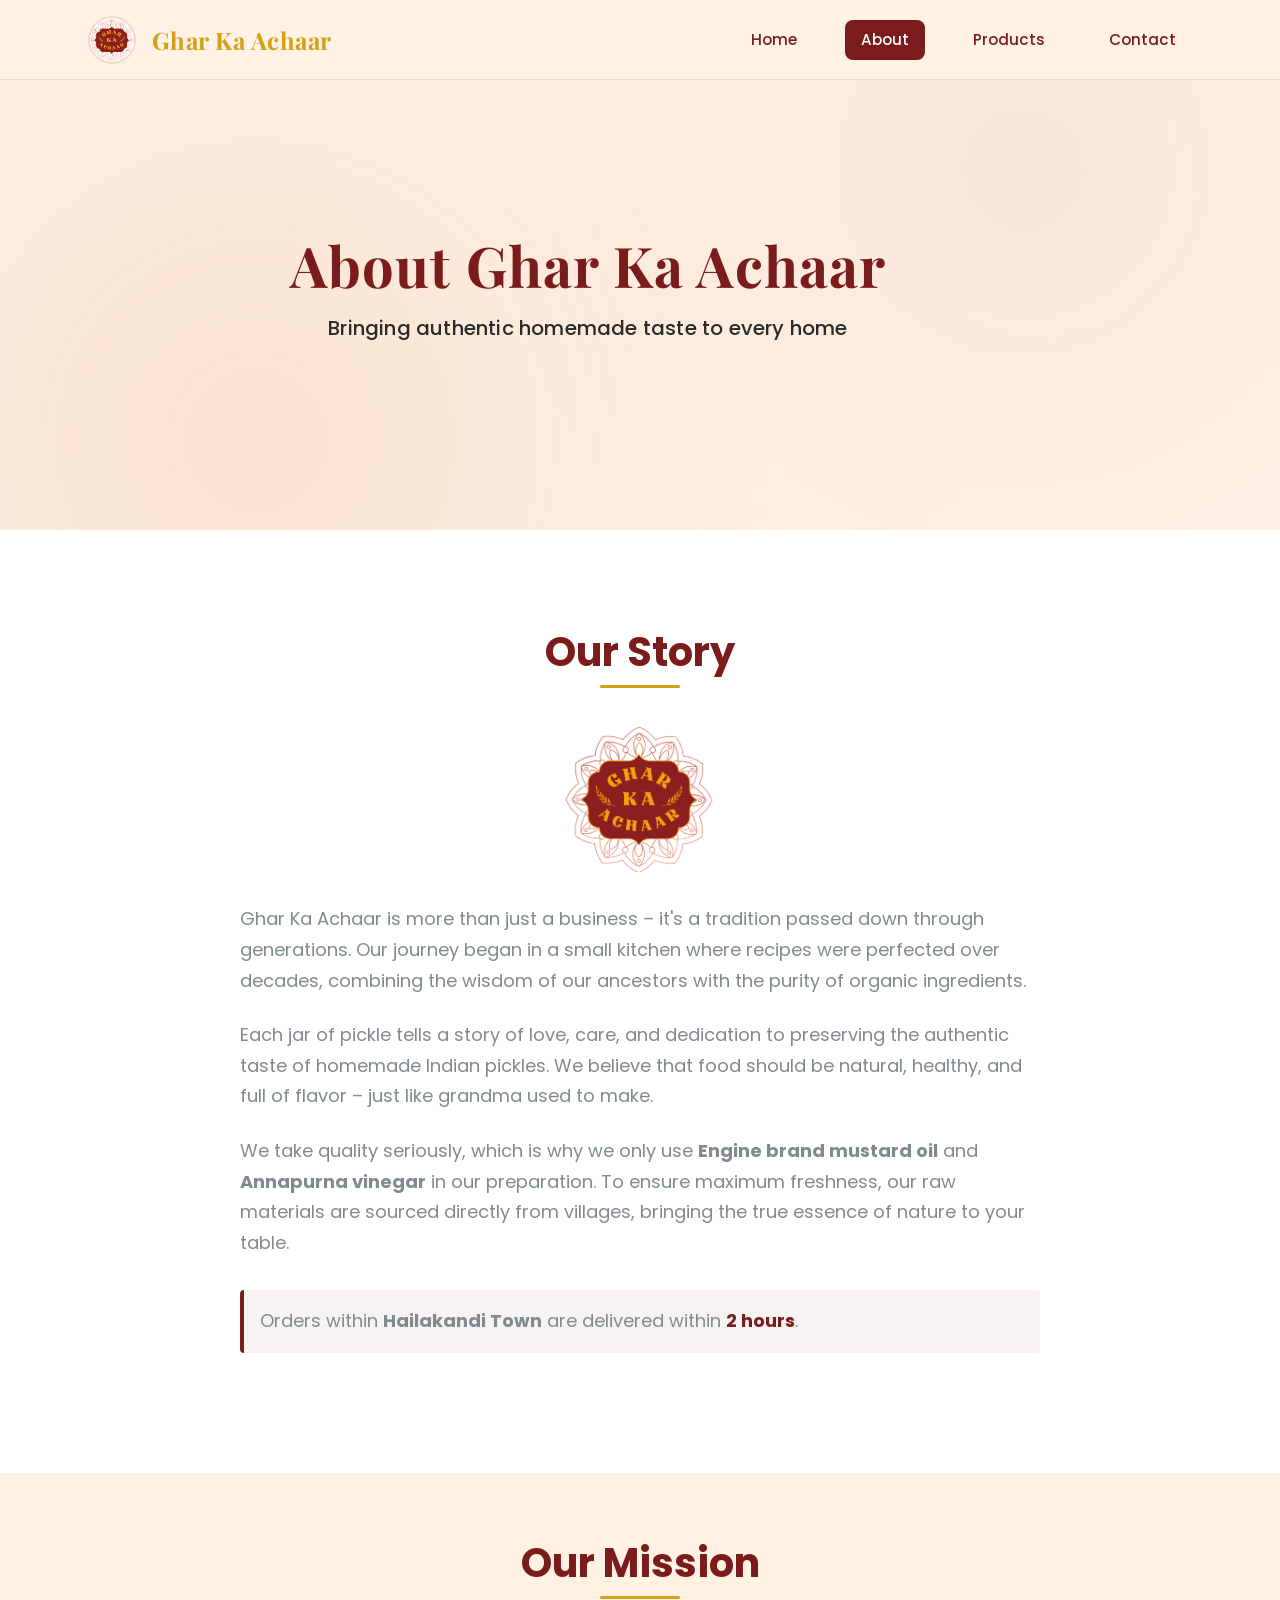
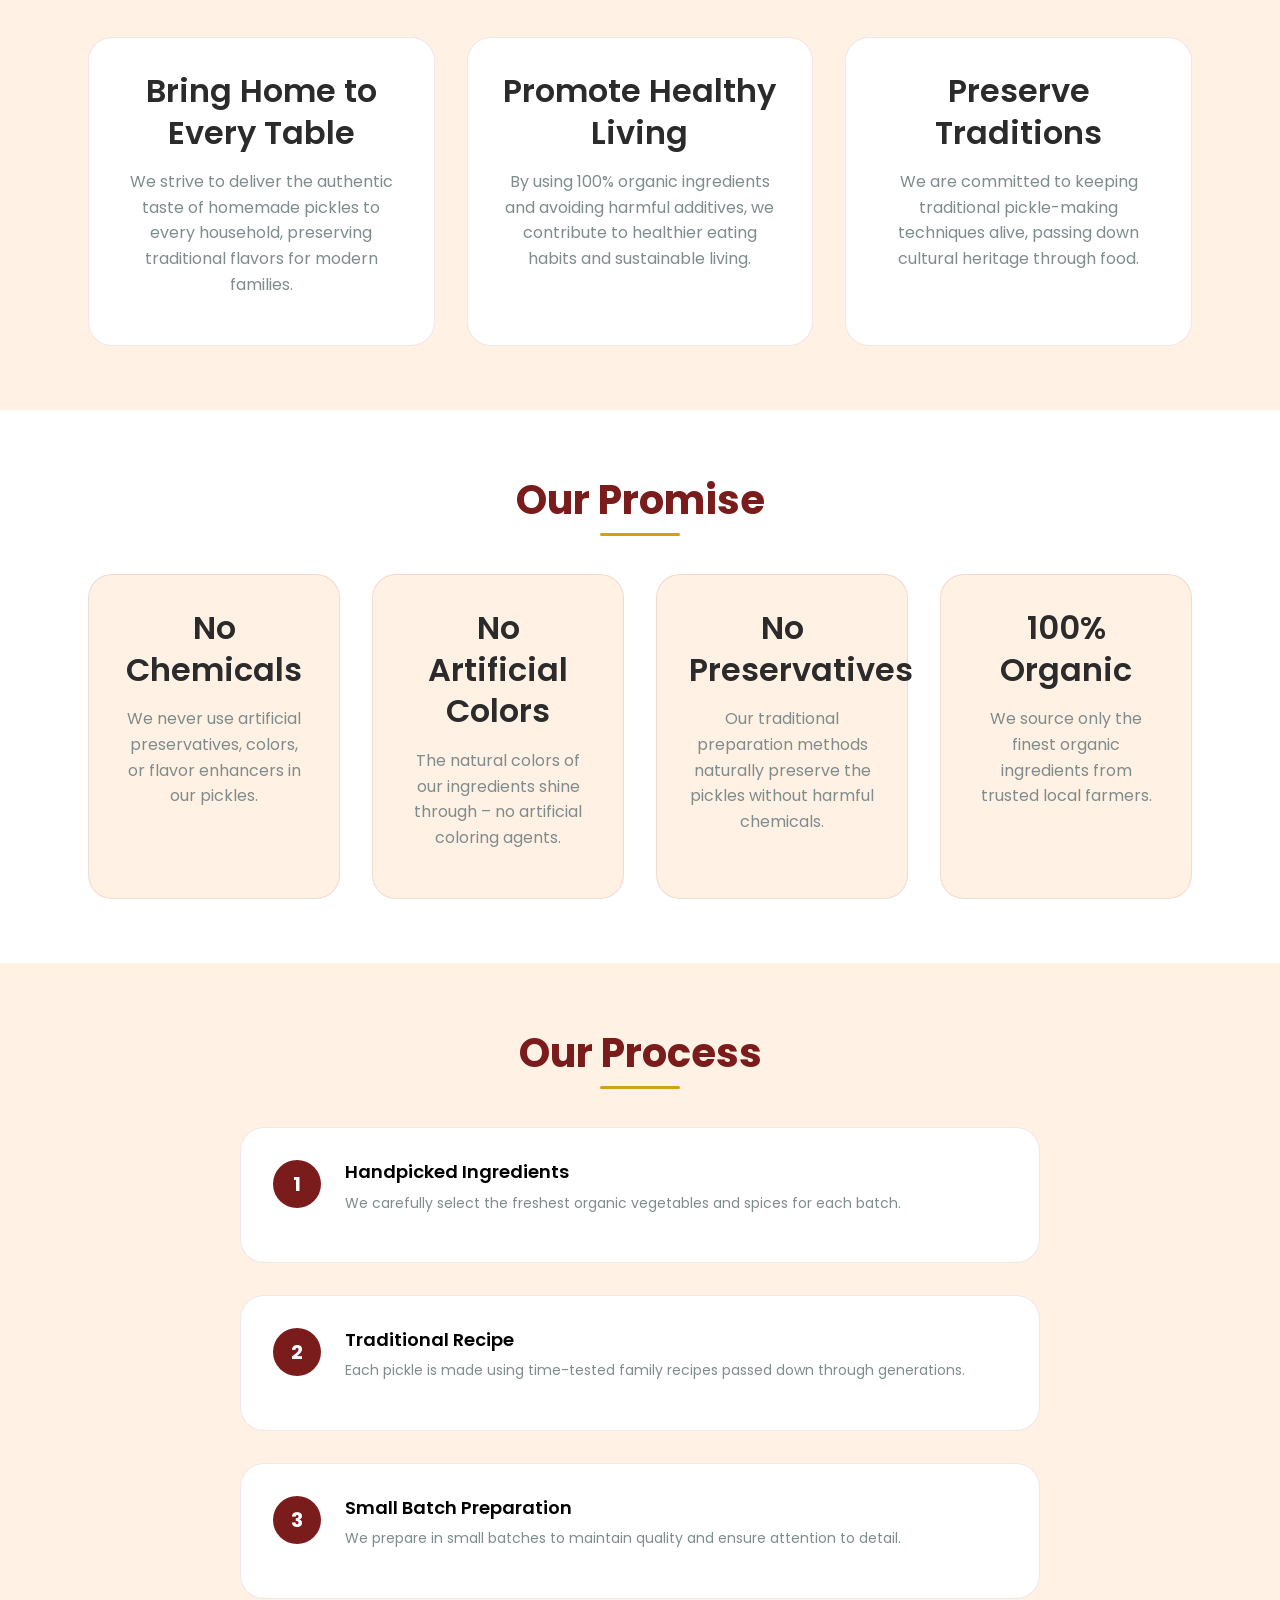
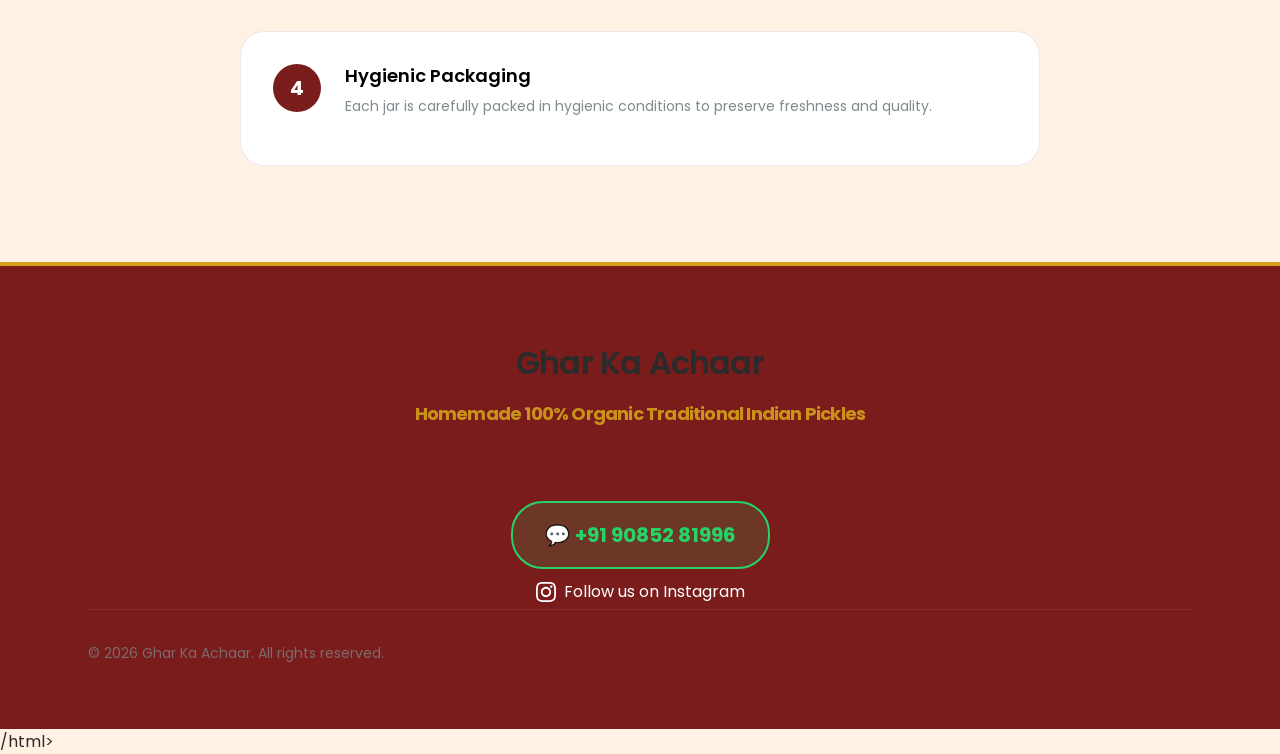
==== commit 240122c5: "Add" ====
--- a/about.html
+++ b/about.html
@@ -228,9 +228,14 @@
                 </div>
 
                 <div class="footer-contact">
-                    <div class="whatsapp-number">
-                        +91 90852 81996
-                    </div>
+                    <a href="https://wa.me/919085281996" class="whatsapp-number" target="_blank"
+                        style="text-decoration: none; color: inherit; display: block; margin-bottom: 10px;">
+                        💬 <strong>+91 90852 81996</strong>
+                    </a>
+                    <a href="https://www.instagram.com/ghar_ka__achaar/" target="_blank" class="social-link">
+                        <svg class="instagram-icon" viewBox="0 0 24 24"><path d="M12 2.163c3.204 0 3.584.012 4.85.07 3.252.148 4.771 1.691 4.919 4.919.058 1.265.069 1.645.069 4.849 0 3.205-.012 3.584-.069 4.849-.149 3.225-1.664 4.771-4.919 4.919-1.266.058-1.644.07-4.85.07-3.204 0-3.584-.012-4.849-.07-3.26-.149-4.771-1.699-4.919-4.92-.058-1.265-.07-1.644-.07-4.849 0-3.204.013-3.583.07-4.849.149-3.227 1.664-4.771 4.919-4.919 1.266-.057 1.645-.069 4.849-.069zm0-2.163c-3.259 0-3.667.014-4.947.072-4.358.2-6.78 2.618-6.98 6.98-.059 1.281-.073 1.689-.073 4.948 0 3.259.014 3.668.072 4.948.2 4.358 2.618 6.78 6.98 6.98 1.281.058 1.689.072 4.948.072 3.259 0 3.668-.014 4.948-.072 4.354-.2 6.782-2.618 6.979-6.98.059-1.28.073-1.689.073-4.948 0-3.259-.014-3.667-.072-4.947-.196-4.354-2.617-6.78-6.979-6.98-1.281-.059-1.69-.073-4.949-.073zm0 5.838c-3.403 0-6.162 2.759-6.162 6.162s2.759 6.163 6.162 6.163 6.162-2.759 6.162-6.163-2.759-6.162-6.162-6.162zm0 10.162c-2.209 0-4-1.79-4-4s1.791-4 4-4 4 1.791 4 4-1.791 4-4 4zm6.406-11.845c-.796 0-1.441.645-1.441 1.44s.645 1.44 1.441 1.44c.795 0 1.439-.645 1.439-1.44s-.644-1.44-1.439-1.44z"/></svg>
+                        Follow us on Instagram
+                    </a>
                 </div>
             </div>
 
@@ -240,35 +245,47 @@
         </div>
     </footer>
 
+    <!-- Cart Overlay -->
+    <div id="cart-overlay" class="cart-overlay"></div>
+
+    <!-- Cart Panel -->
+    <div id="cart-panel" class="cart-panel" role="dialog" aria-label="Shopping Cart">
+        <div class="cart-header">
+            <h3>Your Cart</h3>
+            <button class="cart-close-btn" onclick="closeCart()" aria-label="Close cart">&#x2715;</button>
+        </div>
+        <div id="cart-items" class="cart-items"></div>
+        <div class="cart-footer">
+            <div class="cart-total-row">
+                <span>Total</span>
+                <span id="cart-total">₹0</span>
+            </div>
+            <button class="checkout-btn" onclick="checkoutWhatsApp()">Checkout on WhatsApp</button>
+            <button class="clear-cart-btn" onclick="clearCart()">Clear cart</button>
+        </div>
+    </div>
+
+    <!-- Toast -->
+    <div id="cart-toast" class="cart-toast"></div>
+
     <!-- JavaScript -->
     <script src="js/main.js"></script>
+    <script src="js/cart.js"></script>
     <script>
-        // Mobile menu toggle - simplified version
+        // Mobile menu toggle
         document.addEventListener('DOMContentLoaded', function () {
-            const hamburger = document.getElementById('hamburger');
-            const navMenu = document.querySelector('.nav-menu');
-
+            var hamburger = document.getElementById('hamburger');
+            var navMenu = document.querySelector('.nav-menu');
             if (hamburger && navMenu) {
-                // Only handle hamburger toggle
                 hamburger.addEventListener('click', function () {
                     hamburger.classList.toggle('active');
                     navMenu.classList.toggle('active');
                 });
-
                 hamburger.addEventListener('touchstart', function () {
                     hamburger.classList.toggle('active');
                     navMenu.classList.toggle('active');
                 });
-
-                // Close menu when clicking outside
                 document.addEventListener('click', function (event) {
-                    if (!hamburger.contains(event.target) && !navMenu.contains(event.target)) {
-                        hamburger.classList.remove('active');
-                        navMenu.classList.remove('active');
-                    }
-                });
-
-                document.addEventListener('touchstart', function (event) {
                     if (!hamburger.contains(event.target) && !navMenu.contains(event.target)) {
                         hamburger.classList.remove('active');
                         navMenu.classList.remove('active');
@@ -279,4 +296,5 @@
     </script>
 </body>
 
-</html>+</html>
+/html>
--- a/css/style.css
+++ b/css/style.css
@@ -2025,34 +2025,96 @@
     flex-shrink: 0;
 }
 
-.quantity-selection {
-    margin-top: auto;
-    flex-shrink: 0;
-}
-
-.taste-badge.spicy {
-    background-color: #ff9800;
-    /* Orange */
-}
-
-.taste-badge.hot {
-    background-color: #d32f2f;
-    /* Deep Red */
-}
-
-.taste-badge.tangy {
-    background-color: #4caf50;
-    /* Green */
-}
-
-.taste-badge.tangy-sweet {
-    background: linear-gradient(45deg, #4caf50 50%, #ffc107 50%);
-    /* Green + Yellow mix */
-}
-
-.order-btn {
-    margin-top: 1rem;
-    flex-shrink: 0;
+.quantity-options-grid {
+    display: grid;
+    grid-template-columns: repeat(2, 1fr);
+    gap: 8px;
+    margin-bottom: 12px;
+}
+
+.quantity-options-grid .quantity-btn {
+    width: 100%;
+    margin-bottom: 0;
+}
+
+.quantity-options-grid .custom-qty-row {
+    grid-column: span 2;
+}
+
+.add-cart-btn.outlined {
+    background: transparent;
+    border: 2px solid var(--primary-maroon);
+    color: var(--primary-maroon);
+    margin-bottom: 10px;
+}
+
+.add-cart-btn.outlined:hover {
+    background: var(--primary-maroon);
+    color: #fff;
+}
+
+/* Instagram Styles */
+.social-links {
+    display: flex;
+    align-items: center;
+    gap: 12px;
+    margin-top: 10px;
+}
+
+.social-link {
+    display: inline-flex;
+    align-items: center;
+    gap: 8px;
+    color: inherit;
+    text-decoration: none;
+    transition: opacity 0.3s ease;
+}
+
+.social-link:hover {
+    opacity: 0.8;
+    color: var(--primary-maroon);
+}
+
+.instagram-icon {
+    width: 20px;
+    height: 20px;
+    fill: currentColor;
+}
+
+.instagram-section {
+    margin-top: 3rem;
+    text-align: center;
+    padding: 2.5rem;
+    background-color: var(--card-bg);
+    border-radius: 1.5rem;
+    border: 1px solid var(--border-light);
+}
+
+.instagram-section h3 {
+    margin-bottom: 1rem;
+}
+
+.clear-cart-btn {
+    font-size: 0.8rem;
+    color: var(--text-light);
+    text-decoration: underline;
+    background: none;
+    border: none;
+    cursor: pointer;
+    padding: 10px 0;
+    transition: color 0.3s ease;
+}
+
+.clear-cart-btn:hover {
+    color: var(--primary-maroon);
+}
+
+.cart-header-actions {
+    display: flex;
+    justify-content: space-between;
+    align-items: center;
+    margin-bottom: 1rem;
+    border-bottom: 1px solid var(--border-light);
 }
 
 /* Product Quantity Selection */
@@ -4105,7 +4167,8 @@
         margin-bottom: 0.5rem;
     }
 
-    .quantity-options {
+    .quantity-options-grid {
+        display: grid;
         grid-template-columns: repeat(2, 1fr);
         gap: 0.375rem;
         margin-bottom: 0.75rem;
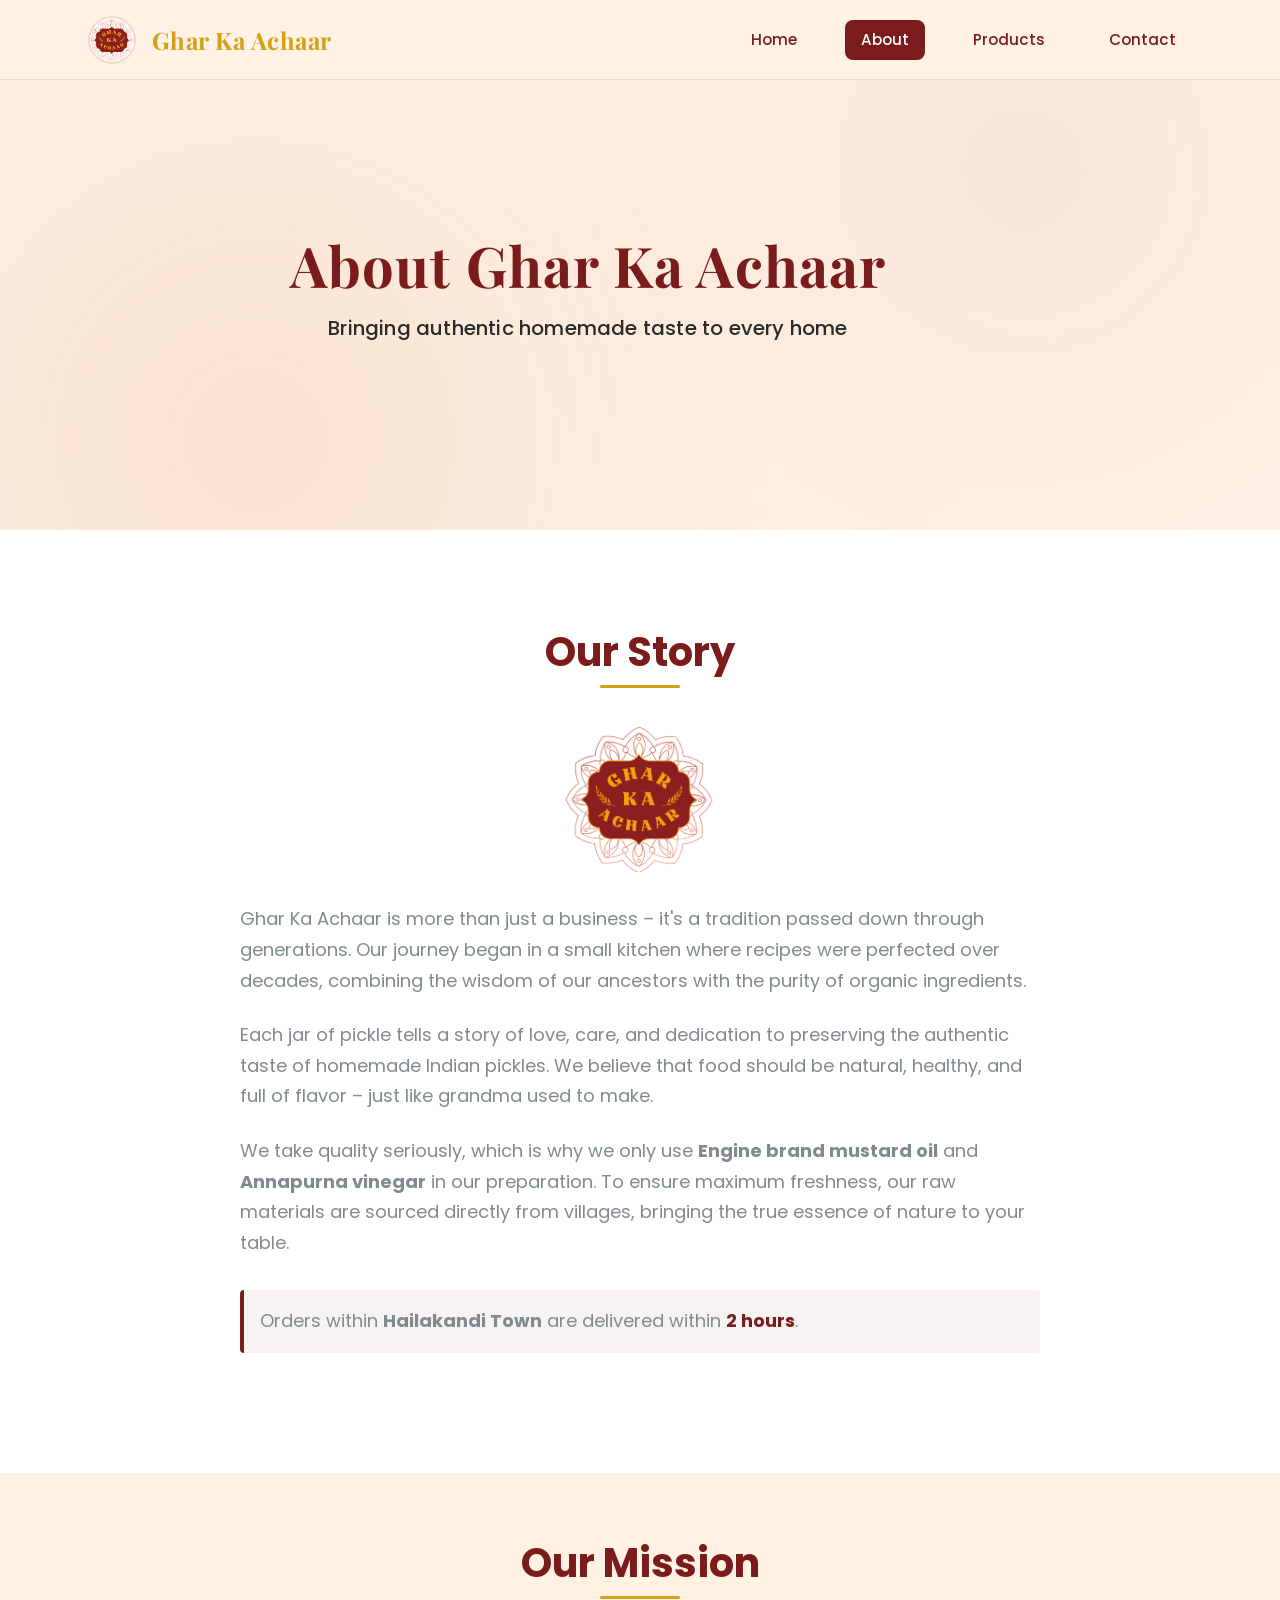
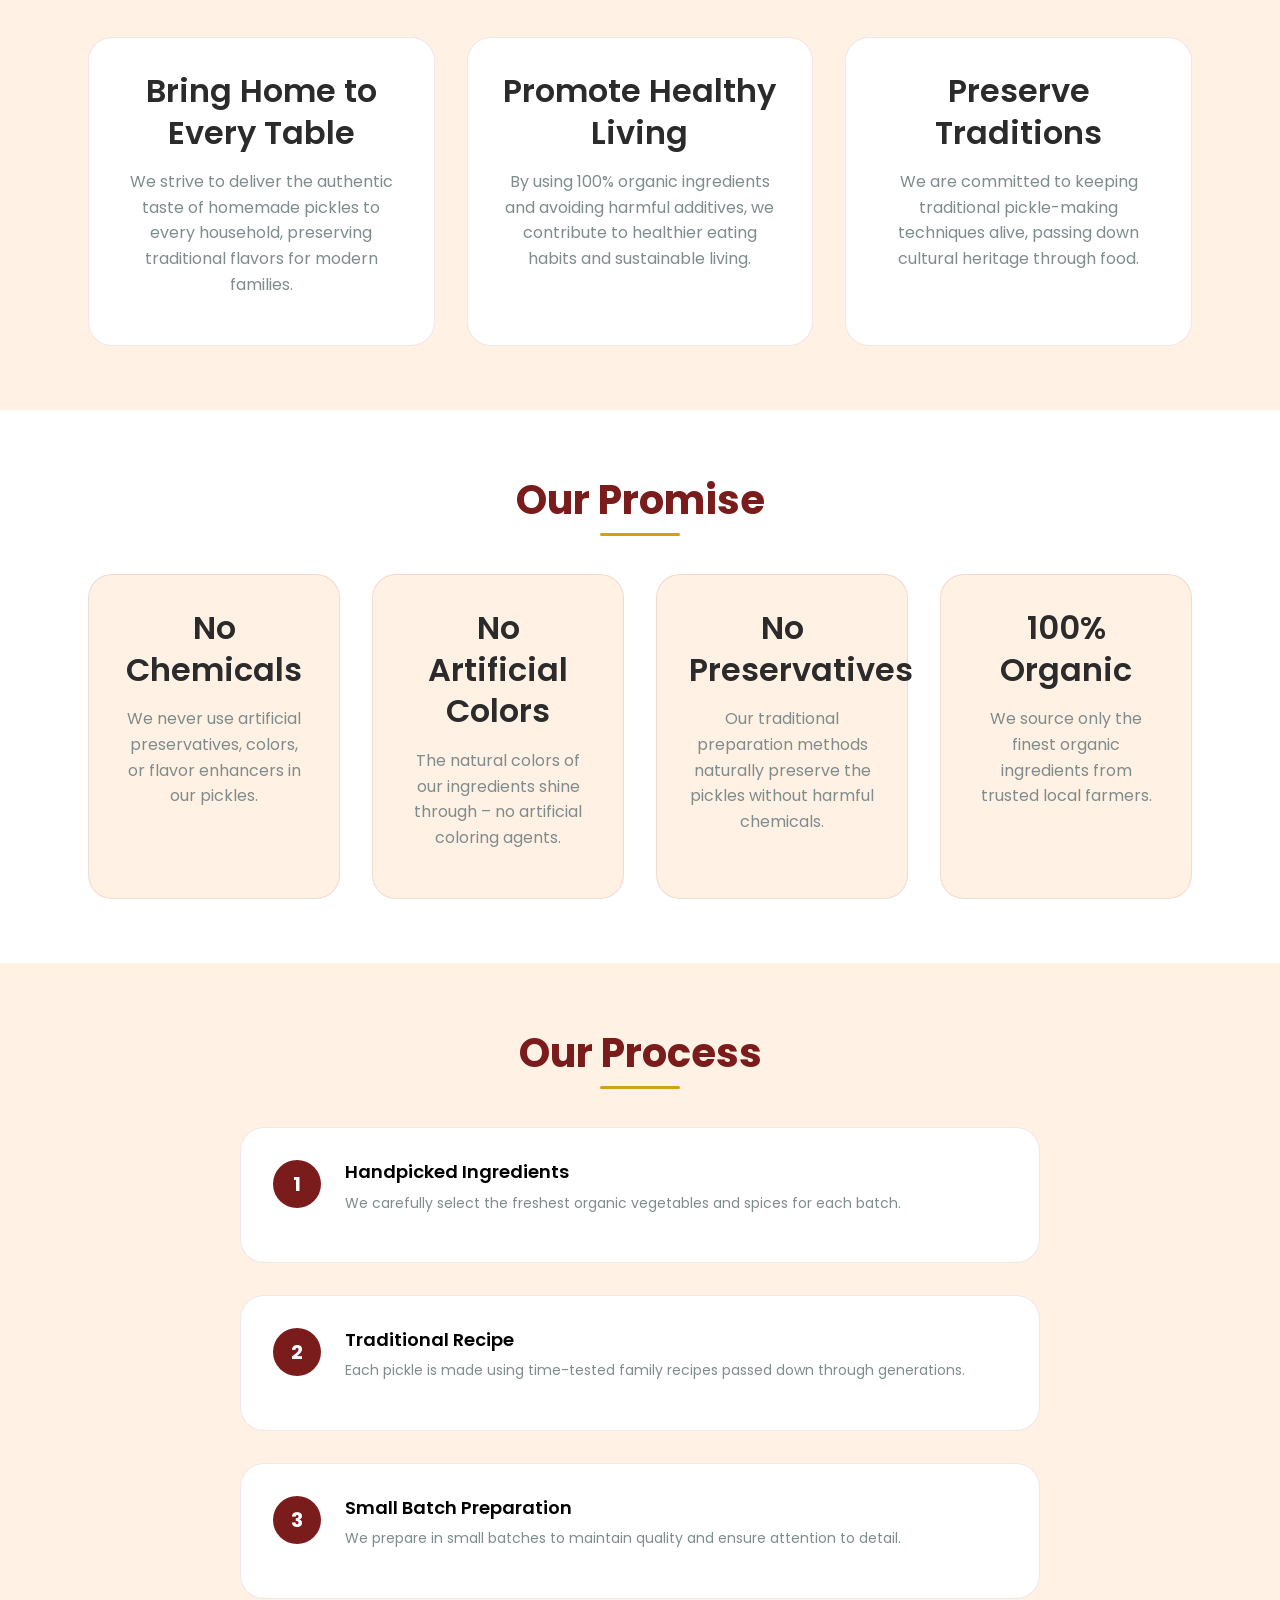
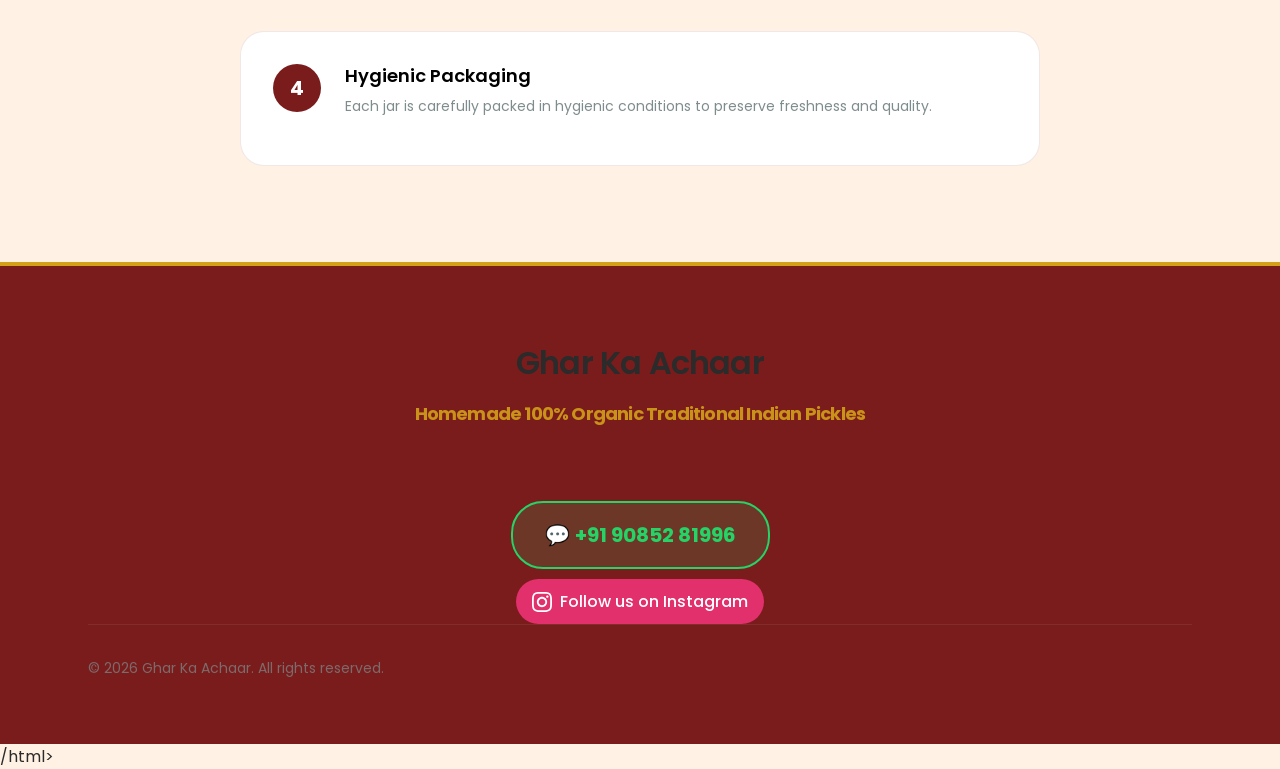
==== commit e078ec49: "Final" ====
--- a/about.html
+++ b/about.html
@@ -232,7 +232,7 @@
                         style="text-decoration: none; color: inherit; display: block; margin-bottom: 10px;">
                         💬 <strong>+91 90852 81996</strong>
                     </a>
-                    <a href="https://www.instagram.com/ghar_ka__achaar/" target="_blank" class="social-link">
+                    <a href="https://www.instagram.com/ghar_ka__achaar/" target="_blank" class="instagram-btn">
                         <svg class="instagram-icon" viewBox="0 0 24 24"><path d="M12 2.163c3.204 0 3.584.012 4.85.07 3.252.148 4.771 1.691 4.919 4.919.058 1.265.069 1.645.069 4.849 0 3.205-.012 3.584-.069 4.849-.149 3.225-1.664 4.771-4.919 4.919-1.266.058-1.644.07-4.85.07-3.204 0-3.584-.012-4.849-.07-3.26-.149-4.771-1.699-4.919-4.92-.058-1.265-.07-1.644-.07-4.849 0-3.204.013-3.583.07-4.849.149-3.227 1.664-4.771 4.919-4.919 1.266-.057 1.645-.069 4.849-.069zm0-2.163c-3.259 0-3.667.014-4.947.072-4.358.2-6.78 2.618-6.98 6.98-.059 1.281-.073 1.689-.073 4.948 0 3.259.014 3.668.072 4.948.2 4.358 2.618 6.78 6.98 6.98 1.281.058 1.689.072 4.948.072 3.259 0 3.668-.014 4.948-.072 4.354-.2 6.782-2.618 6.979-6.98.059-1.28.073-1.689.073-4.948 0-3.259-.014-3.667-.072-4.947-.196-4.354-2.617-6.78-6.979-6.98-1.281-.059-1.69-.073-4.949-.073zm0 5.838c-3.403 0-6.162 2.759-6.162 6.162s2.759 6.163 6.162 6.163 6.162-2.759 6.162-6.163-2.759-6.162-6.162-6.162zm0 10.162c-2.209 0-4-1.79-4-4s1.791-4 4-4 4 1.791 4 4-1.791 4-4 4zm6.406-11.845c-.796 0-1.441.645-1.441 1.44s.645 1.44 1.441 1.44c.795 0 1.439-.645 1.439-1.44s-.644-1.44-1.439-1.44z"/></svg>
                         Follow us on Instagram
                     </a>
--- a/css/style.css
+++ b/css/style.css
@@ -2041,17 +2041,7 @@
     grid-column: span 2;
 }
 
-.add-cart-btn.outlined {
-    background: transparent;
-    border: 2px solid var(--primary-maroon);
-    color: var(--primary-maroon);
-    margin-bottom: 10px;
-}
-
-.add-cart-btn.outlined:hover {
-    background: var(--primary-maroon);
-    color: #fff;
-}
+
 
 /* Instagram Styles */
 .social-links {
@@ -2073,6 +2063,22 @@
 .social-link:hover {
     opacity: 0.8;
     color: var(--primary-maroon);
+}
+
+.instagram-btn {
+    display: inline-flex;
+    align-items: center;
+    gap: 8px;
+    background: #E1306C;
+    color: #ffffff;
+    padding: 10px 16px;
+    border-radius: 25px;
+    text-decoration: none;
+    font-weight: 500;
+}
+
+.instagram-btn:hover {
+    background: #c72c60;
 }
 
 .instagram-icon {
@@ -3710,8 +3716,24 @@
 
 /* Quantity Selection */
 .quantity-selection {
-    padding: 0 1rem;
-    margin-bottom: 1rem;
+    padding: 0.6rem 1rem;
+    margin-bottom: 0.5rem;
+    border-radius: 12px;
+    border: 2px solid transparent;
+    transition: all 0.3s ease;
+}
+
+.quantity-error {
+    border-color: #ef4444;
+    background-color: #fef2f2;
+    animation: shakeSection 0.5s cubic-bezier(.36,.07,.19,.97) both;
+}
+
+@keyframes shakeSection {
+    10%, 90% { transform: translate3d(-1px, 0, 0); }
+    20%, 80% { transform: translate3d(2px, 0, 0); }
+    30%, 50%, 70% { transform: translate3d(-4px, 0, 0); }
+    40%, 60% { transform: translate3d(4px, 0, 0); }
 }
 
 .quantity-options {
@@ -3761,6 +3783,9 @@
     background-color: var(--primary-maroon);
     color: white;
     border-color: var(--primary-maroon);
+    font-weight: 700;
+    box-shadow: 0 0 0 3px rgba(122, 28, 28, 0.2);
+    transform: scale(1.02);
 }
 
 .quantity-btn.custom-quantity-btn {
@@ -4854,15 +4879,18 @@
 .card-actions {
     display: grid;
     grid-template-columns: 1fr 1fr;
-    gap: 0.6rem;
-    margin-top: 0.75rem;
+    gap: 12px;
+    margin: 0 1rem 1.25rem 1rem;
+}
+
+.home-products .card-actions {
+    margin: 0.75rem 0 0 0;
 }
 
 .add-cart-btn,
 .order-now-btn {
     padding: 0.6rem 0.5rem;
-    border: none;
-    border-radius: 10px;
+    border-radius: 8px;
     font-size: 0.82rem;
     font-weight: 600;
     cursor: pointer;
@@ -4870,29 +4898,27 @@
     transition: all 0.25s ease;
     line-height: 1.3;
     text-align: center;
+    border: none;
 }
 
 .add-cart-btn {
-    background: var(--primary-maroon);
-    color: #fff;
-    box-shadow: 0 2px 8px rgba(122, 28, 28, 0.25);
+    background-color: transparent;
+    border: 2px solid #7A1C1C;
+    color: #7A1C1C;
 }
 
 .add-cart-btn:hover {
-    background: #5e1515;
-    transform: translateY(-1px);
-    box-shadow: 0 4px 12px rgba(122, 28, 28, 0.35);
+    background-color: #7A1C1C;
+    color: #ffffff;
 }
 
 .order-now-btn {
-    background: linear-gradient(135deg, #25D366 0%, #128C7E 100%);
-    color: #fff;
-    box-shadow: 0 2px 8px rgba(37, 211, 102, 0.25);
+    background-color: #7A1C1C;
+    color: #ffffff;
 }
 
 .order-now-btn:hover {
-    transform: translateY(-1px);
-    box-shadow: 0 4px 12px rgba(37, 211, 102, 0.4);
+    background-color: #5e1414;
 }
 
 /* --- Toast Notification --- */
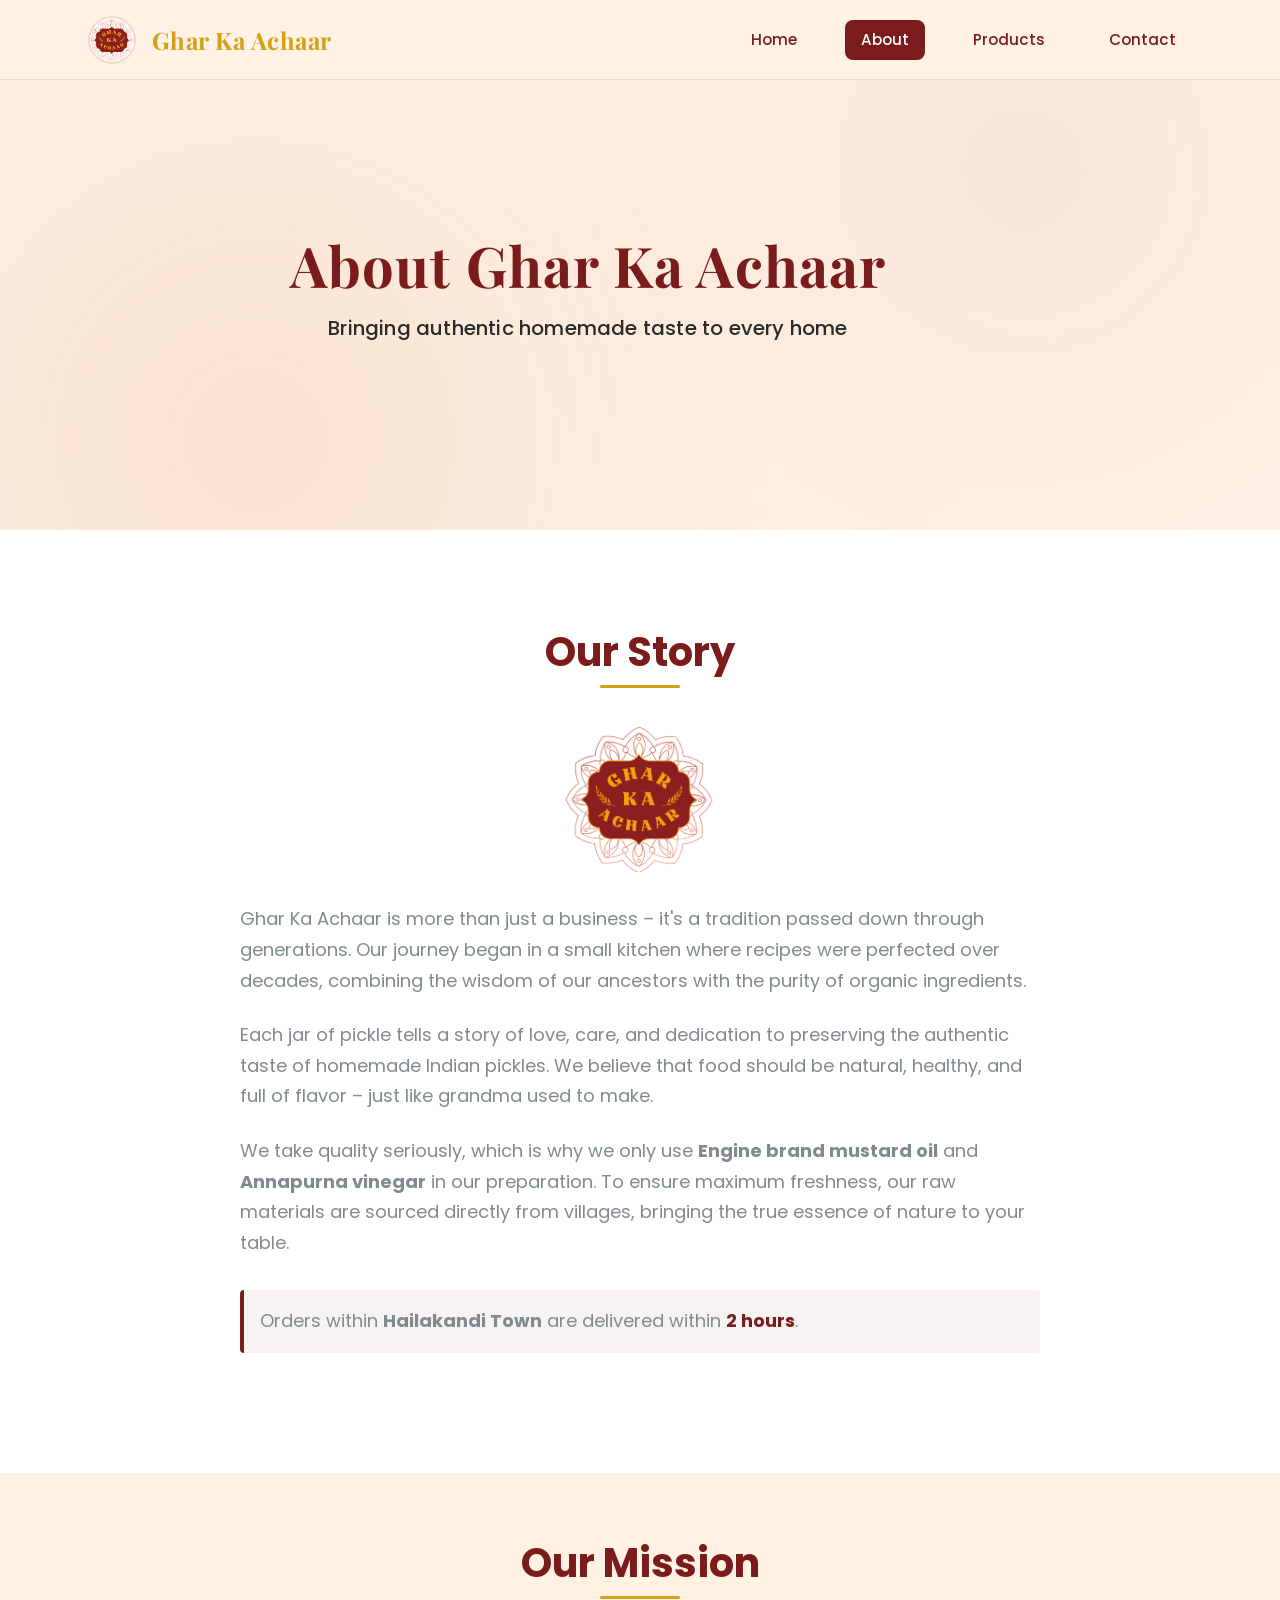
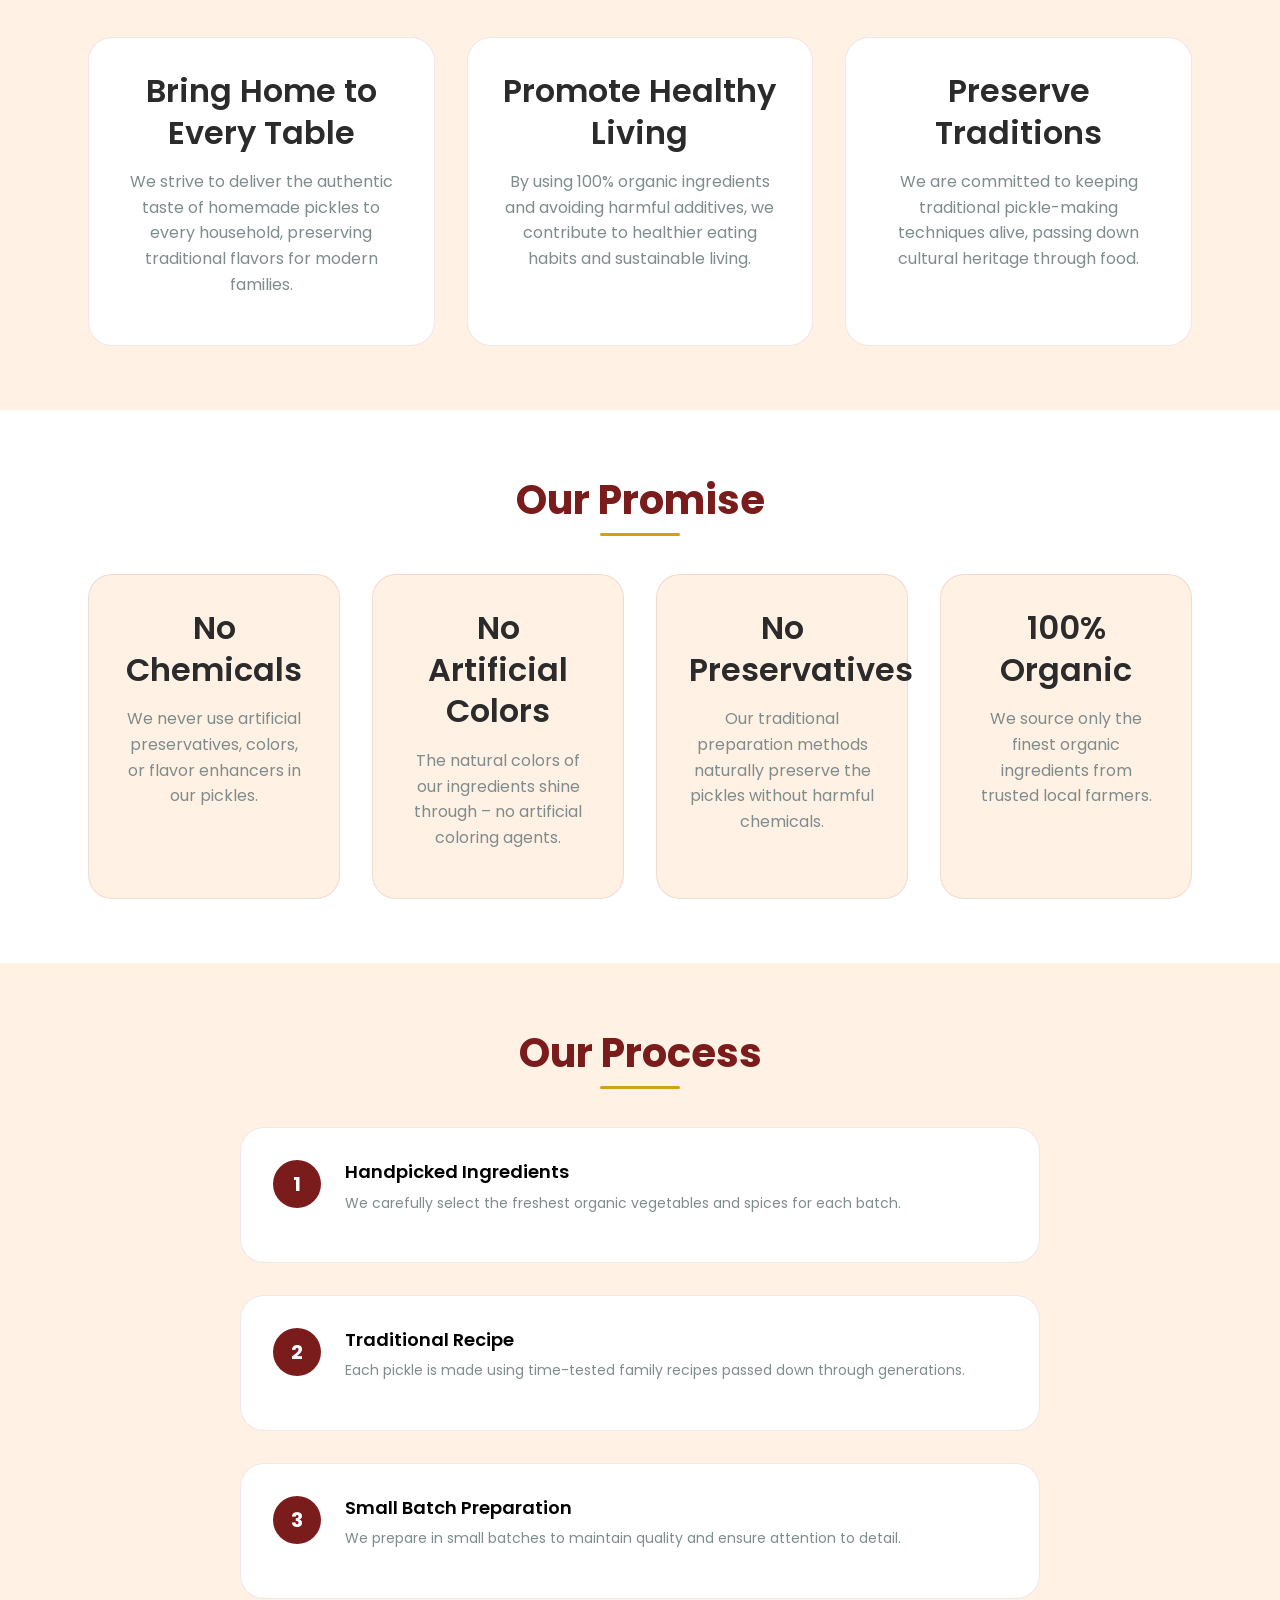
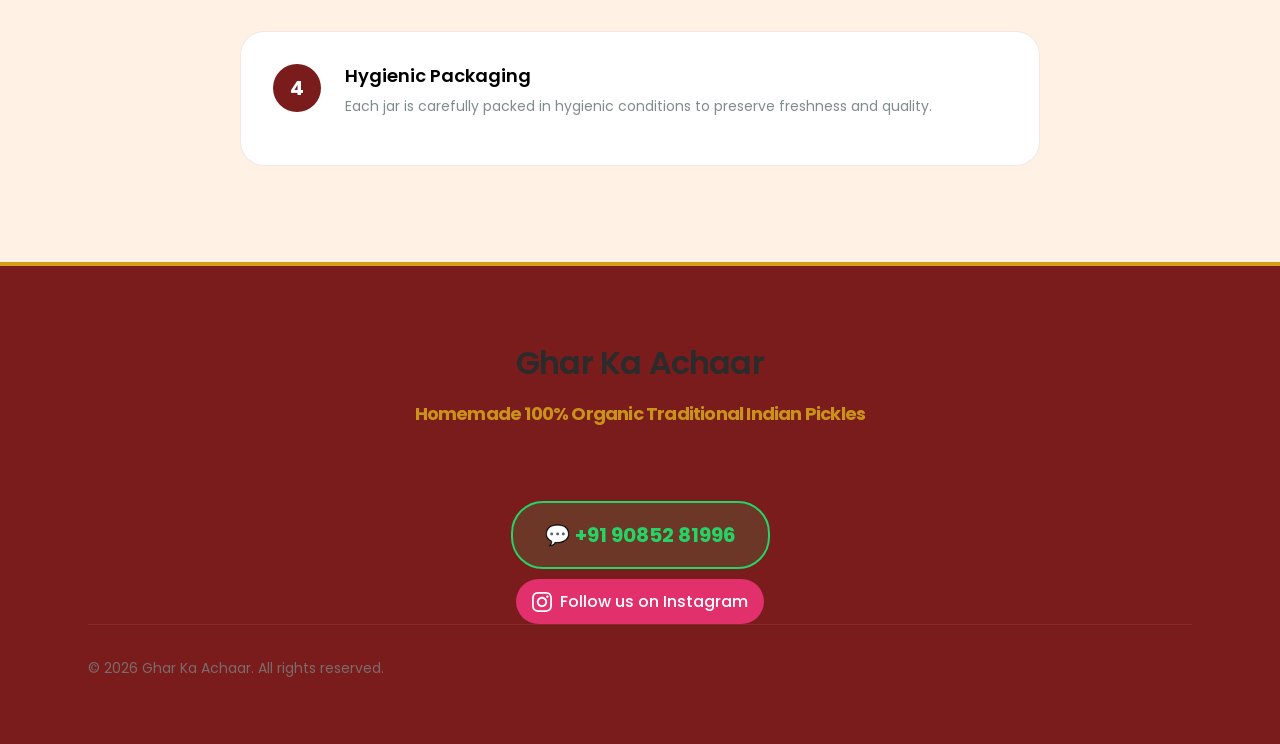
==== commit ebd21a53: "Final" ====
--- a/about.html
+++ b/about.html
@@ -108,7 +108,8 @@
                 <h2 class="section-title">Our Story</h2>
                 <div class="about-story">
                     <div class="about-logo">
-                        <img src="assets/icons/Main_Logo.png" alt="Ghar Ka Achaar Logo" style="width: 150px; margin: 0 auto 2rem; display: block;">
+                        <img src="assets/icons/Main_Logo.png" alt="Ghar Ka Achaar Logo"
+                            style="width: 150px; margin: 0 auto 2rem; display: block;">
                     </div>
                     <div class="story-text">
                         <p>Ghar Ka Achaar is more than just a business – it's a tradition passed down through
@@ -123,8 +124,10 @@
                             materials
                             are sourced directly from villages, bringing the true essence of nature to your table.
                         </p>
-                        <p class="delivery-highlight" style="margin-top: 2rem; padding: 1rem; background: rgba(122, 28, 28, 0.05); border-left: 4px solid var(--primary-maroon); border-radius: 4px;">
-                            Orders within <strong>Hailakandi Town</strong> are delivered within <span style="color: var(--primary-maroon); font-weight: 700;">2 hours</span>.
+                        <p class="delivery-highlight"
+                            style="margin-top: 2rem; padding: 1rem; background: rgba(122, 28, 28, 0.05); border-left: 4px solid var(--primary-maroon); border-radius: 4px;">
+                            Orders within <strong>Hailakandi Town</strong> are delivered within <span
+                                style="color: var(--primary-maroon); font-weight: 700;">2 hours</span>.
                         </p>
                     </div>
                 </div>
@@ -233,7 +236,10 @@
                         💬 <strong>+91 90852 81996</strong>
                     </a>
                     <a href="https://www.instagram.com/ghar_ka__achaar/" target="_blank" class="instagram-btn">
-                        <svg class="instagram-icon" viewBox="0 0 24 24"><path d="M12 2.163c3.204 0 3.584.012 4.85.07 3.252.148 4.771 1.691 4.919 4.919.058 1.265.069 1.645.069 4.849 0 3.205-.012 3.584-.069 4.849-.149 3.225-1.664 4.771-4.919 4.919-1.266.058-1.644.07-4.85.07-3.204 0-3.584-.012-4.849-.07-3.26-.149-4.771-1.699-4.919-4.92-.058-1.265-.07-1.644-.07-4.849 0-3.204.013-3.583.07-4.849.149-3.227 1.664-4.771 4.919-4.919 1.266-.057 1.645-.069 4.849-.069zm0-2.163c-3.259 0-3.667.014-4.947.072-4.358.2-6.78 2.618-6.98 6.98-.059 1.281-.073 1.689-.073 4.948 0 3.259.014 3.668.072 4.948.2 4.358 2.618 6.78 6.98 6.98 1.281.058 1.689.072 4.948.072 3.259 0 3.668-.014 4.948-.072 4.354-.2 6.782-2.618 6.979-6.98.059-1.28.073-1.689.073-4.948 0-3.259-.014-3.667-.072-4.947-.196-4.354-2.617-6.78-6.979-6.98-1.281-.059-1.69-.073-4.949-.073zm0 5.838c-3.403 0-6.162 2.759-6.162 6.162s2.759 6.163 6.162 6.163 6.162-2.759 6.162-6.163-2.759-6.162-6.162-6.162zm0 10.162c-2.209 0-4-1.79-4-4s1.791-4 4-4 4 1.791 4 4-1.791 4-4 4zm6.406-11.845c-.796 0-1.441.645-1.441 1.44s.645 1.44 1.441 1.44c.795 0 1.439-.645 1.439-1.44s-.644-1.44-1.439-1.44z"/></svg>
+                        <svg class="instagram-icon" viewBox="0 0 24 24">
+                            <path
+                                d="M12 2.163c3.204 0 3.584.012 4.85.07 3.252.148 4.771 1.691 4.919 4.919.058 1.265.069 1.645.069 4.849 0 3.205-.012 3.584-.069 4.849-.149 3.225-1.664 4.771-4.919 4.919-1.266.058-1.644.07-4.85.07-3.204 0-3.584-.012-4.849-.07-3.26-.149-4.771-1.699-4.919-4.92-.058-1.265-.07-1.644-.07-4.849 0-3.204.013-3.583.07-4.849.149-3.227 1.664-4.771 4.919-4.919 1.266-.057 1.645-.069 4.849-.069zm0-2.163c-3.259 0-3.667.014-4.947.072-4.358.2-6.78 2.618-6.98 6.98-.059 1.281-.073 1.689-.073 4.948 0 3.259.014 3.668.072 4.948.2 4.358 2.618 6.78 6.98 6.98 1.281.058 1.689.072 4.948.072 3.259 0 3.668-.014 4.948-.072 4.354-.2 6.782-2.618 6.979-6.98.059-1.28.073-1.689.073-4.948 0-3.259-.014-3.667-.072-4.947-.196-4.354-2.617-6.78-6.979-6.98-1.281-.059-1.69-.073-4.949-.073zm0 5.838c-3.403 0-6.162 2.759-6.162 6.162s2.759 6.163 6.162 6.163 6.162-2.759 6.162-6.163-2.759-6.162-6.162-6.162zm0 10.162c-2.209 0-4-1.79-4-4s1.791-4 4-4 4 1.791 4 4-1.791 4-4 4zm6.406-11.845c-.796 0-1.441.645-1.441 1.44s.645 1.44 1.441 1.44c.795 0 1.439-.645 1.439-1.44s-.644-1.44-1.439-1.44z" />
+                        </svg>
                         Follow us on Instagram
                     </a>
                 </div>
@@ -296,5 +302,4 @@
     </script>
 </body>
 
-</html>
-/html>+</html>
--- a/css/style.css
+++ b/css/style.css
@@ -4527,7 +4527,7 @@
 }
 
 .order-step .step-number {
-    background-color: var(--secondary-organic);
+    background-color: var(--primary-maroon);
     color: white;
     width: 2rem;
     height: 2rem;
@@ -5064,7 +5064,7 @@
 }
 
 /* How to Order Numbered Badges */
-.order-step {
+.how-to-order .order-step {
     text-align: center;
     flex-direction: column;
     gap: 1rem;
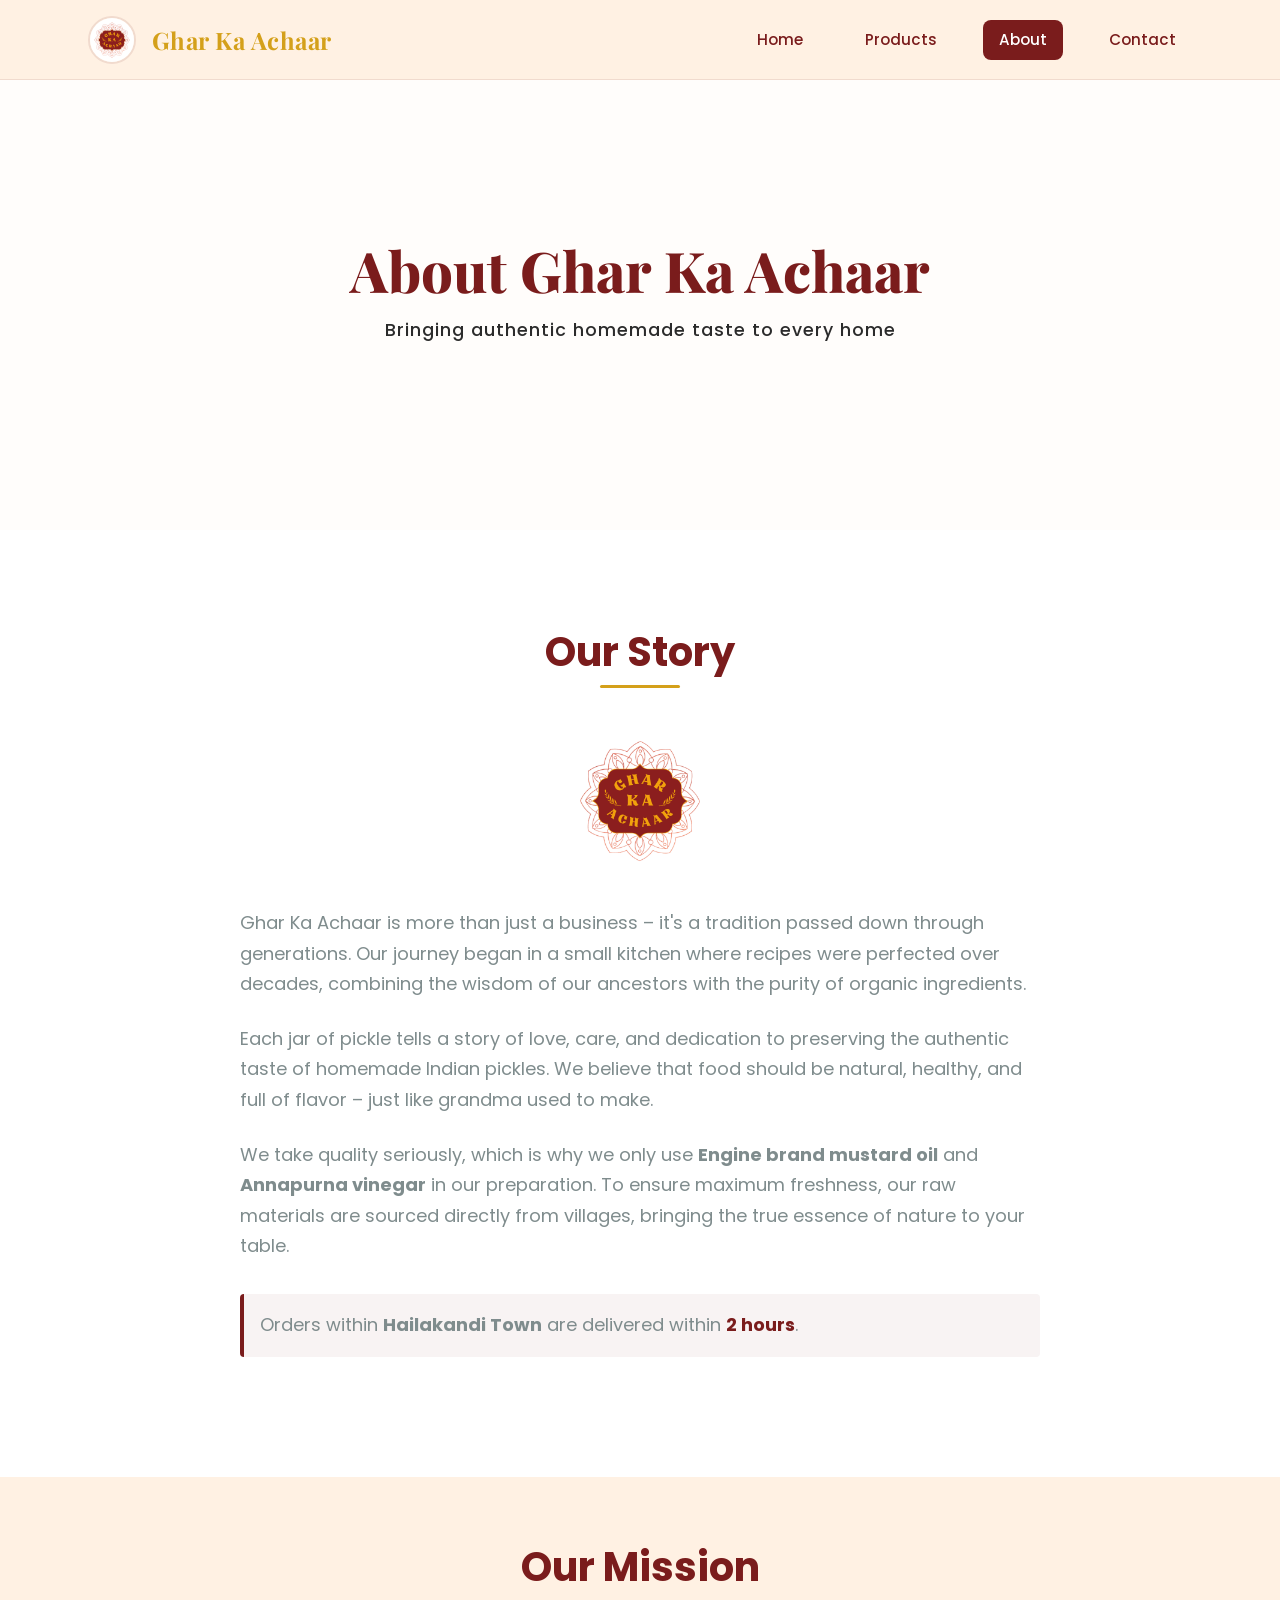
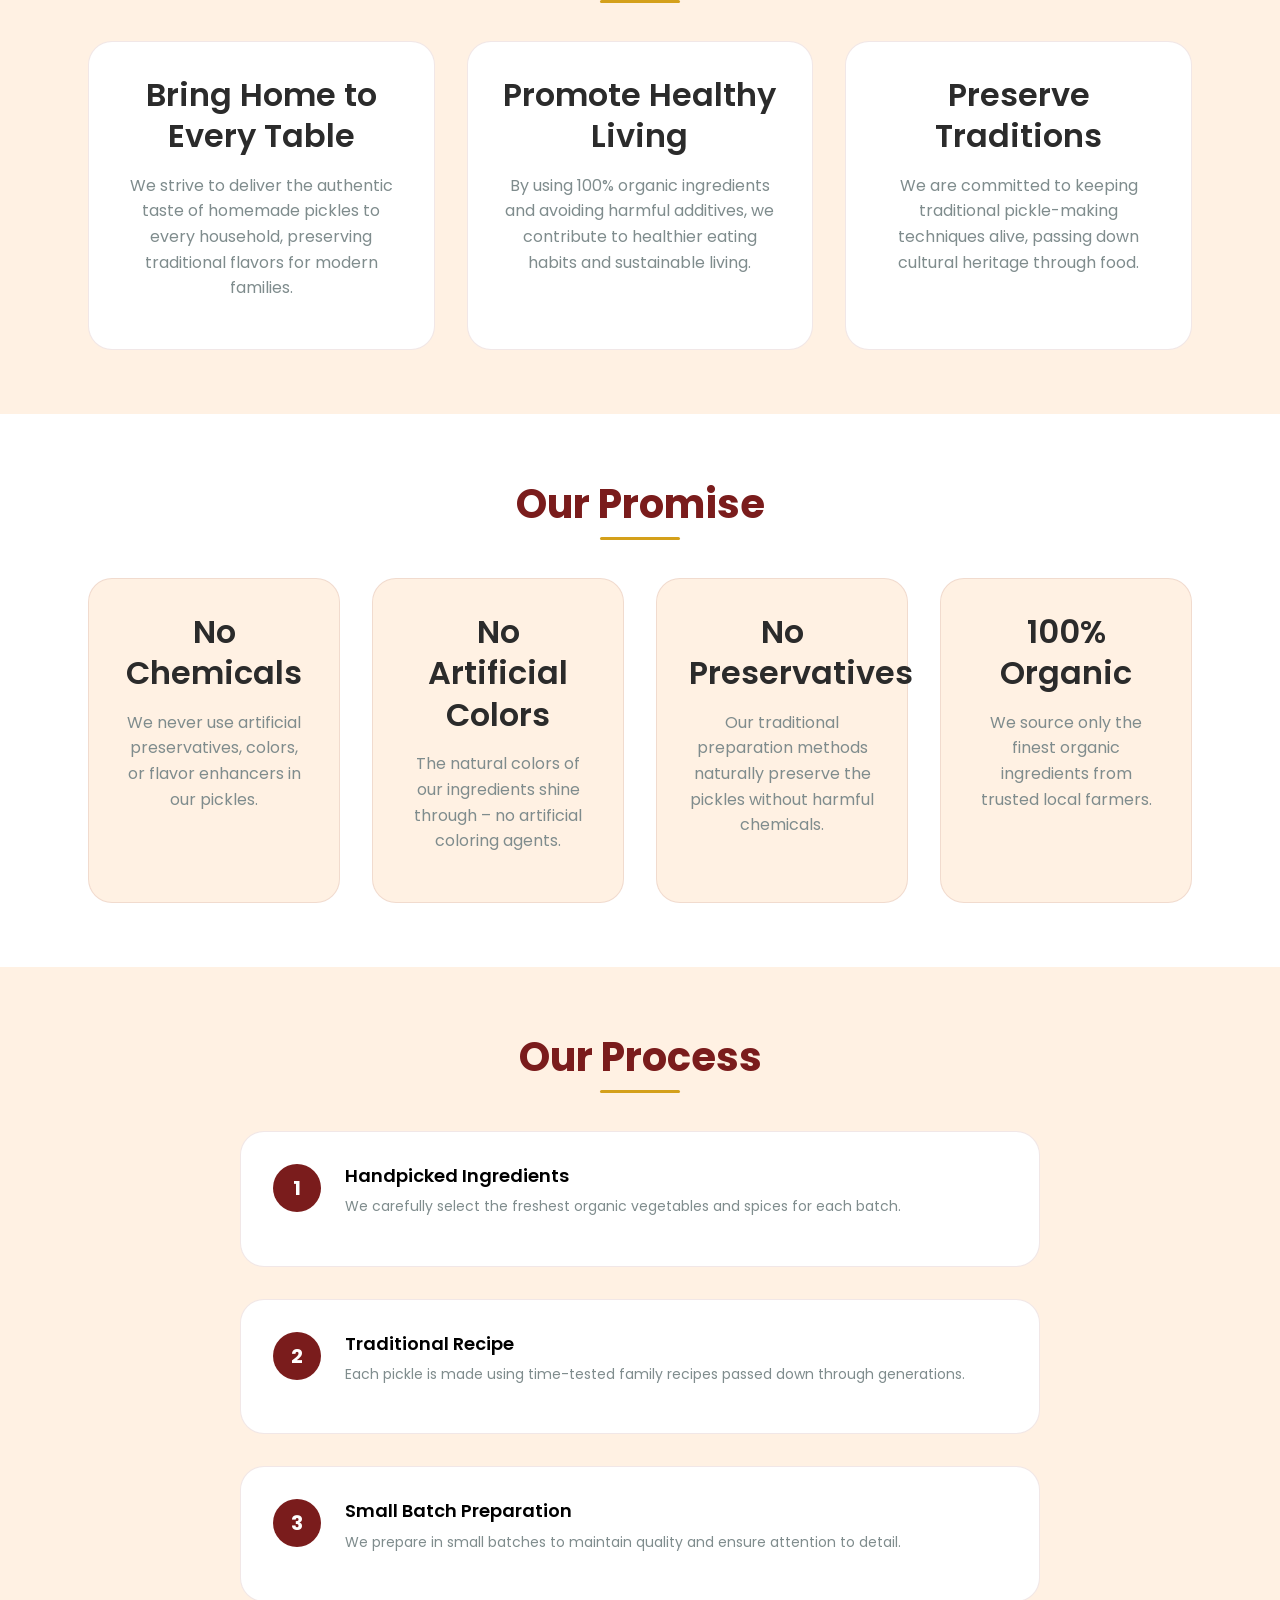
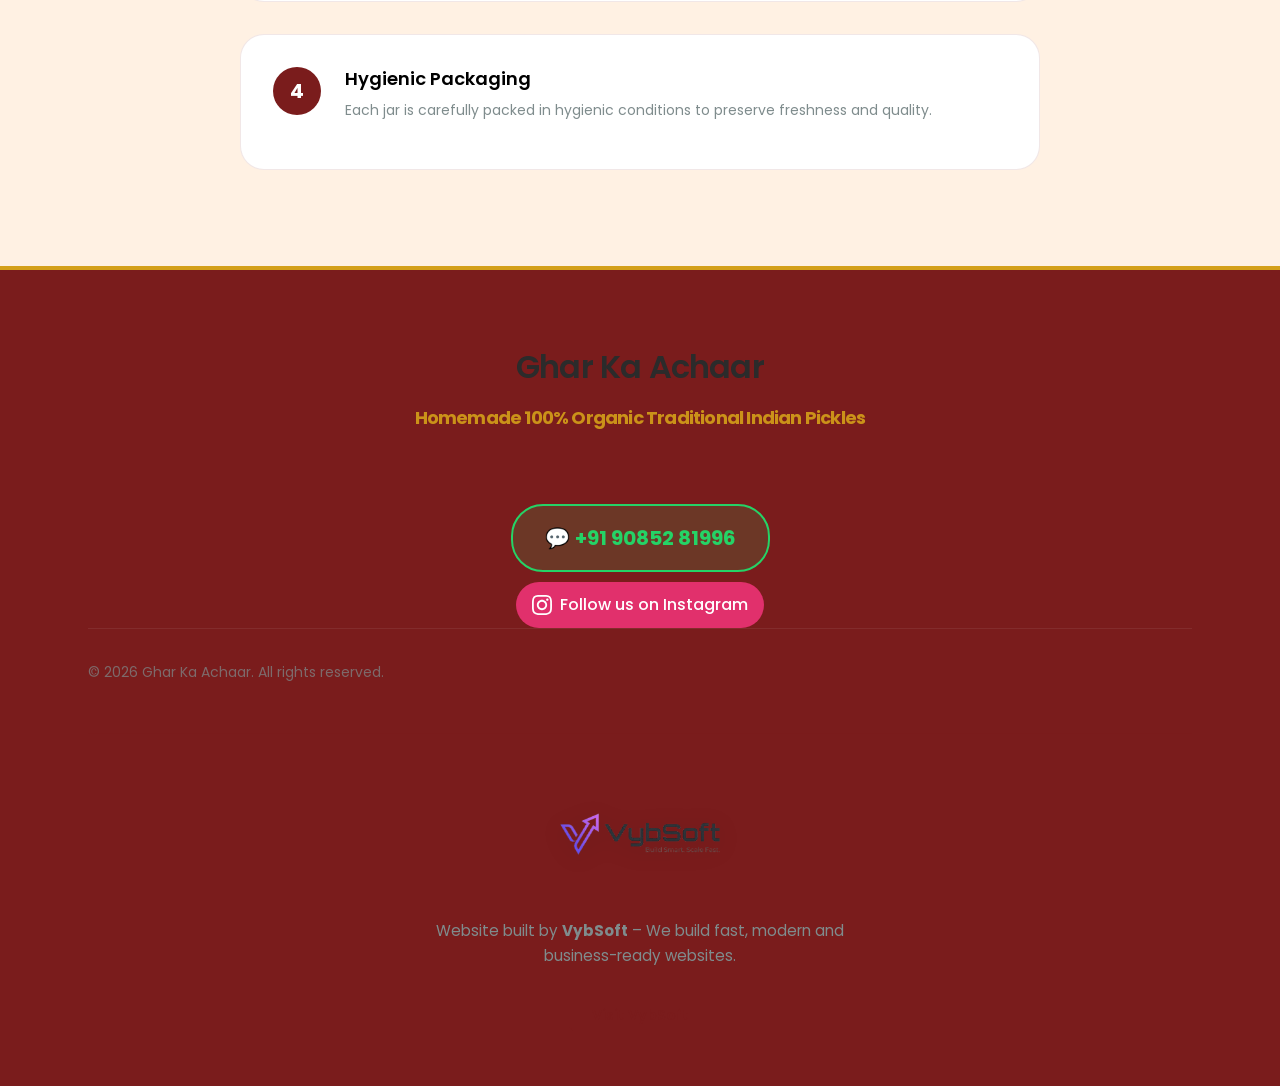
==== commit 52885d5d: "Final Commit" ====
--- a/about.html
+++ b/about.html
@@ -67,8 +67,8 @@
 
                 <ul class="nav-links">
                     <li><a href="index.html">Home</a></li>
+                    <li><a href="products.html">Products</a></li>
                     <li><a href="about.html" class="active">About</a></li>
-                    <li><a href="products.html">Products</a></li>
                     <li><a href="contact.html">Contact</a></li>
                 </ul>
 
@@ -85,8 +85,8 @@
     <div class="nav-menu" id="nav-menu">
         <ul>
             <li><a href="index.html">Home</a></li>
+            <li><a href="products.html">Products</a></li>
             <li><a href="about.html" class="active">About</a></li>
-            <li><a href="products.html">Products</a></li>
             <li><a href="contact.html">Contact</a></li>
         </ul>
     </div>
@@ -247,6 +247,17 @@
 
             <div class="copyright">
                 <p>&copy; 2026 Ghar Ka Achaar. All rights reserved.</p>
+            </div>
+
+            <!-- VybSoft Branding -->
+            <div class="footer-vybsoft">
+                <div class="footer-vybsoft-content">
+                    <a href="https://vybsoft.com/" target="_blank">
+                        <img src="assets/icons/VybSoft_Logo.png" alt="VybSoft Logo" class="vybsoft-logo">
+                    </a>
+                    <p class="vybsoft-text">Website built by <strong>VybSoft</strong> – We build fast, modern and business-ready websites.</p>
+                    <a href="https://vybsoft.com/" target="_blank" class="vybsoft-link">Visit VybSoft</a>
+                </div>
             </div>
         </div>
     </footer>
--- a/css/style.css
+++ b/css/style.css
@@ -67,7 +67,7 @@
     width: 100%;
     max-width: 1200px;
     margin: 0 auto;
-    padding: 0 1rem;
+    padding: 0 20px;
 }
 
 /* Grid System */
@@ -665,6 +665,7 @@
 }
 
 /* Hero Section Redesign */
+/* Hero Section Redesign */
 .hero {
     position: relative;
     padding: 80px 20px;
@@ -677,6 +678,14 @@
     color: var(--text-dark);
 }
 
+.hero h1 {
+    margin-bottom: 10px;
+}
+
+.hero p {
+    margin-top: 0;
+}
+
 .hero::before {
     content: '';
     position: absolute;
@@ -691,6 +700,10 @@
 .hero .container {
     position: relative;
     z-index: 2;
+    display: flex;
+    flex-direction: column;
+    align-items: center;
+    justify-content: center;
 }
 
 .hero-title {
@@ -732,7 +745,7 @@
 
 /* Sections Global Styling */
 section {
-    padding: 50px 20px;
+    padding: 60px 20px;
 }
 
 .pl-0 {
@@ -1238,7 +1251,7 @@
     width: 100%;
     max-width: 1200px;
     margin: 0 auto;
-    padding: 0 1rem;
+    padding: 0 20px;
     height: 70px;
 }
 
@@ -1296,12 +1309,13 @@
     color: var(--primary-maroon);
 }
 
-/* Navigation Links */
 .nav-links {
-    display: none;
+    display: flex;
+    align-items: center;
     list-style: none;
-    padding: 0;
-    margin: 0;
+    gap: 30px;
+    margin-bottom: 0;
+    padding-left: 0;
 }
 
 .nav-links li {
@@ -1425,10 +1439,21 @@
         display: none;
     }
 
-    .nav-links {
-        display: flex;
-        gap: 2rem;
-    }
+.cart-icon-btn {
+    position: relative;
+    background: var(--primary-maroon);
+    color: #fff;
+    border: none;
+    padding: 8px 18px;
+    border-radius: 50px;
+    font-weight: 600;
+    cursor: pointer;
+    display: flex;
+    align-items: center;
+    gap: 8px;
+    transition: all 0.3s ease;
+    margin-left: 20px;
+}
 
     .header {
         height: 80px;
@@ -1436,7 +1461,7 @@
 
     .nav-inner {
         height: 80px;
-        padding: 0 2rem;
+        padding: 0 20px;
     }
 
     .logo-container {
@@ -1481,56 +1506,6 @@
     .nav-menu {
         top: 64px;
     }
-}
-
-/* Hero Section Styles */
-.hero {
-    min-height: 70vh;
-    display: flex;
-    align-items: center;
-    justify-content: center;
-    background: linear-gradient(135deg, var(--bg-warm) 0%, #FFF2E6 100%);
-    position: relative;
-    overflow: hidden;
-}
-
-.hero::before {
-    content: '';
-    position: absolute;
-    top: 0;
-    left: 0;
-    right: 0;
-    bottom: 0;
-    background: radial-gradient(circle at 20% 80%, rgba(200, 107, 42, 0.1) 0%, transparent 50%),
-        radial-gradient(circle at 80% 20%, rgba(158, 42, 43, 0.05) 0%, transparent 50%);
-    pointer-events: none;
-}
-
-.hero-content {
-    text-align: center;
-    max-width: 800px;
-    padding: 2rem;
-    position: relative;
-    z-index: 1;
-}
-
-.hero-title {
-    font-family: var(--font-brand);
-    font-size: 3.5rem;
-    font-weight: var(--font-weight-brand);
-    color: var(--primary-maroon);
-    margin-bottom: 1rem;
-    letter-spacing: 0.02em;
-    line-height: 1.1;
-}
-
-.hero-tagline {
-    font-family: var(--font-body);
-    font-size: 1.25rem;
-    font-weight: var(--font-weight-medium);
-    color: var(--text-charcoal);
-    margin-bottom: 2rem;
-    letter-spacing: 0.01em;
 }
 
 /* Benefits Section */
@@ -3726,14 +3701,31 @@
 .quantity-error {
     border-color: #ef4444;
     background-color: #fef2f2;
-    animation: shakeSection 0.5s cubic-bezier(.36,.07,.19,.97) both;
+    animation: shakeSection 0.5s cubic-bezier(.36, .07, .19, .97) both;
 }
 
 @keyframes shakeSection {
-    10%, 90% { transform: translate3d(-1px, 0, 0); }
-    20%, 80% { transform: translate3d(2px, 0, 0); }
-    30%, 50%, 70% { transform: translate3d(-4px, 0, 0); }
-    40%, 60% { transform: translate3d(4px, 0, 0); }
+
+    10%,
+    90% {
+        transform: translate3d(-1px, 0, 0);
+    }
+
+    20%,
+    80% {
+        transform: translate3d(2px, 0, 0);
+    }
+
+    30%,
+    50%,
+    70% {
+        transform: translate3d(-4px, 0, 0);
+    }
+
+    40%,
+    60% {
+        transform: translate3d(4px, 0, 0);
+    }
 }
 
 .quantity-options {
@@ -5107,4 +5099,136 @@
 .cta-primary-btn:hover {
     transform: translateY(-3px);
     box-shadow: 0 15px 35px rgba(0, 0, 0, 0.25);
-}+}
+
+/* VybSoft Branding Styles */
+.footer-vybsoft {
+    margin-top: 50px;
+
+    padding-top: 40px;
+    border-top: 1px solid rgba(122, 28, 28, 0.1);
+    text-align: center;
+    width: 100%;
+}
+
+.footer-vybsoft-content {
+    display: flex;
+    flex-direction: column;
+    align-items: center;
+    gap: 15px;
+}
+
+.vybsoft-logo {
+    width: 150px;
+    height: auto;
+    display: block;
+    margin: 0 auto 10px auto;
+    transition: transform 0.3s cubic-bezier(0.175, 0.885, 0.32, 1.275);
+    filter: drop-shadow(0 4px 12px rgba(0, 0, 0, 0.12));
+}
+
+@media (min-width: 768px) {
+    .vybsoft-logo {
+        width: 220px;
+    }
+}
+
+.vybsoft-logo:hover {
+    transform: scale(1.05) rotate(1deg);
+}
+
+.vybsoft-text {
+    font-size: 0.95rem;
+    color: var(--text-light);
+    margin: 0 0 10px 0;
+    line-height: 1.6;
+    max-width: 450px;
+}
+
+.vybsoft-link {
+    color: var(--primary-maroon);
+    font-weight: 600;
+    text-decoration: none;
+    display: inline-block;
+    padding: 10px 25px;
+    border: 1.5px solid var(--primary-maroon);
+    border-radius: 50px;
+    transition: all 0.3s ease;
+    font-size: 0.9rem;
+}
+
+.vybsoft-link:hover {
+    background: var(--primary-maroon);
+    color: #fff;
+    transform: translateY(-2px);
+}
+
+/* Contact Page VybSoft CTA Section */
+.contact-vybsoft-cta {
+    margin: 60px auto 30px;
+    padding: 60px 30px;
+    background: linear-gradient(135deg, #fff 0%, #fff9f0 100%);
+    border-radius: 24px;
+    text-align: center;
+    box-shadow: 0 25px 50px rgba(122, 28, 28, 0.08);
+    border: 1px solid rgba(212, 160, 26, 0.2);
+    max-width: 850px;
+}
+
+.vybsoft-cta-logo {
+    width: 160px;
+    margin-bottom: 25px;
+}
+
+@media (min-width: 768px) {
+    .vybsoft-cta-logo {
+        width: 240px;
+    }
+}
+
+.vybsoft-cta-title {
+    font-size: 1.8rem;
+    color: var(--text-dark);
+    margin-bottom: 15px;
+    font-family: var(--font-brand);
+    font-weight: 700;
+}
+
+.vybsoft-cta-text {
+    font-size: 1.15rem;
+    color: var(--text-light);
+    margin-bottom: 35px;
+}
+
+.vybsoft-visit-btn {
+    display: inline-block;
+    background: var(--primary-maroon);
+    color: #fff !important;
+    padding: 16px 45px;
+    border-radius: 50px;
+    font-weight: 600;
+    text-decoration: none;
+    transition: all 0.3s cubic-bezier(0.4, 0, 0.2, 1);
+    box-shadow: 0 8px 20px rgba(122, 28, 28, 0.2);
+}
+
+.vybsoft-visit-btn:hover {
+    background: var(--secondary-gold);
+    transform: translateY(-3px);
+    box-shadow: 0 12px 30px rgba(212, 160, 26, 0.4);
+}
+
+@media (max-width: 768px) {
+    .container {
+        padding: 0 15px;
+    }
+
+    .hero {
+        padding: 60px 15px;
+    }
+
+    .contact-vybsoft-cta {
+        margin: 40px 15px 30px;
+        padding: 50px 20px;
+    }
+}
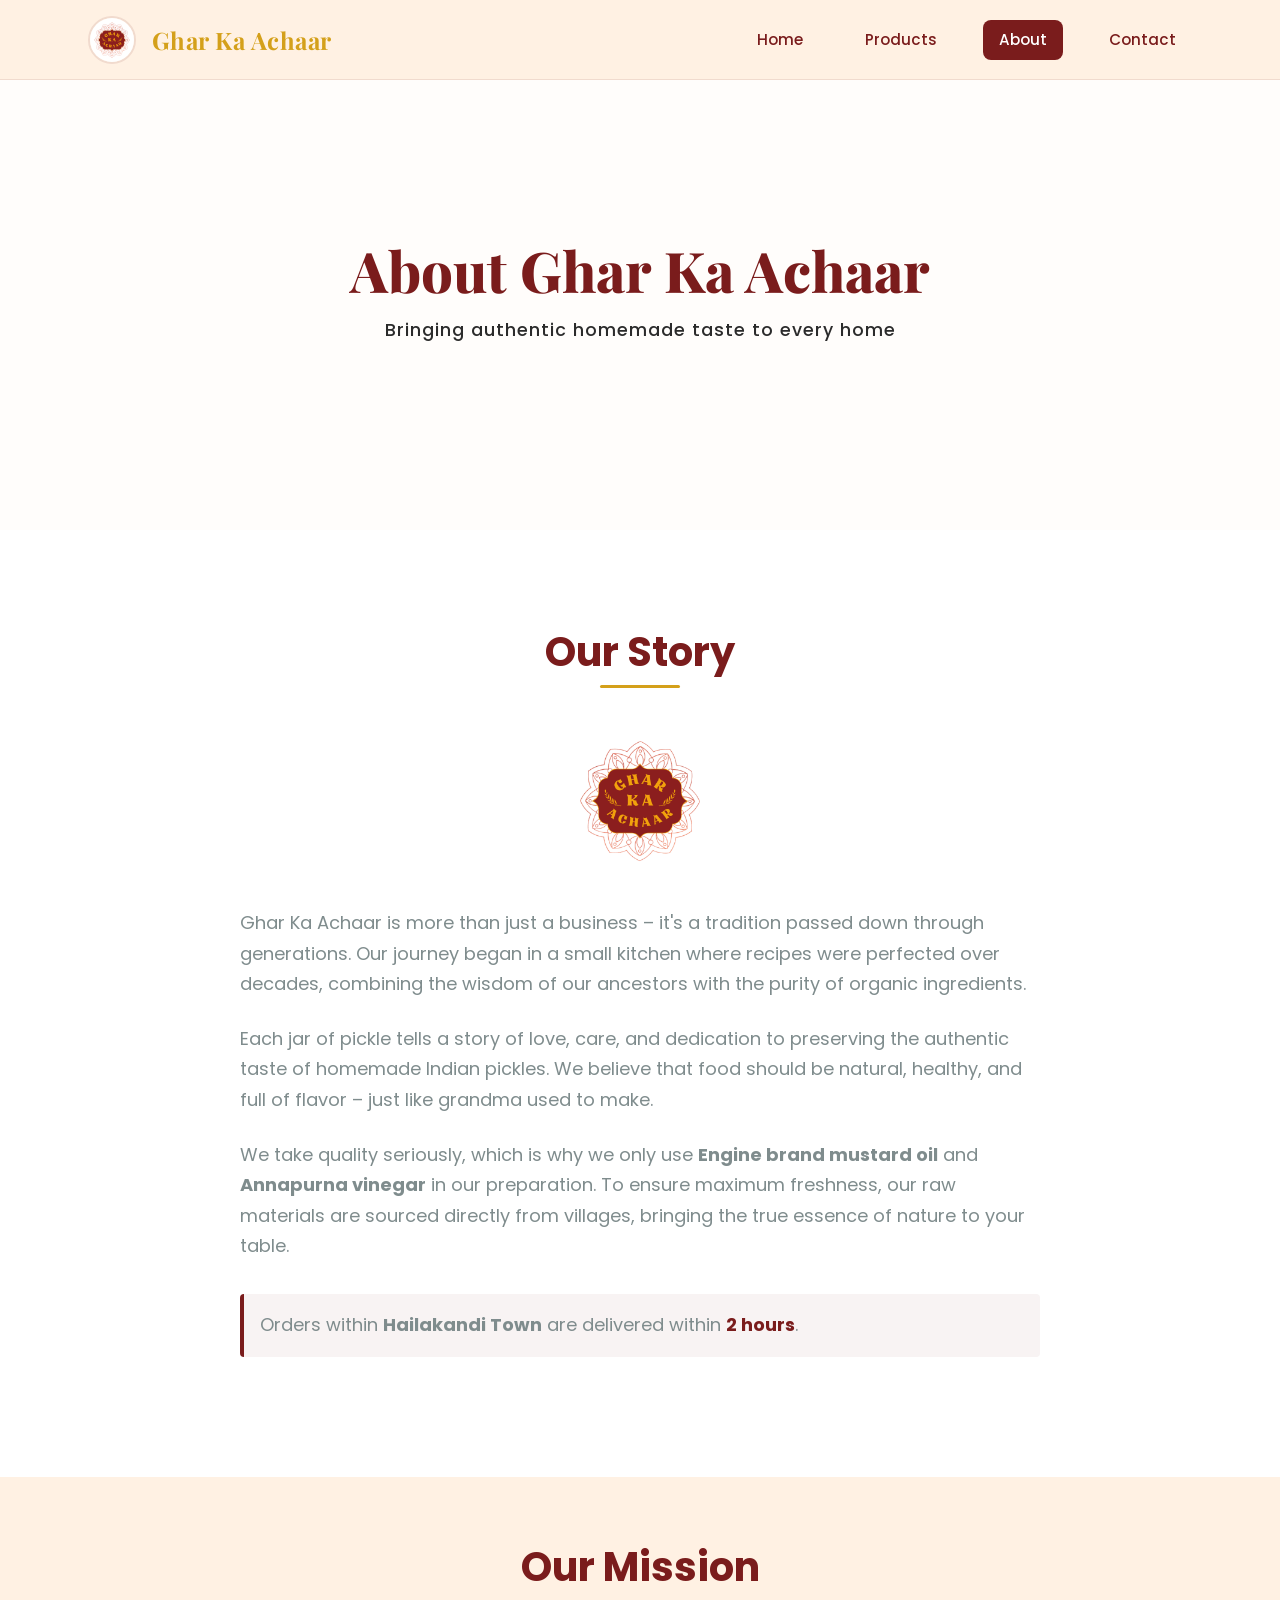
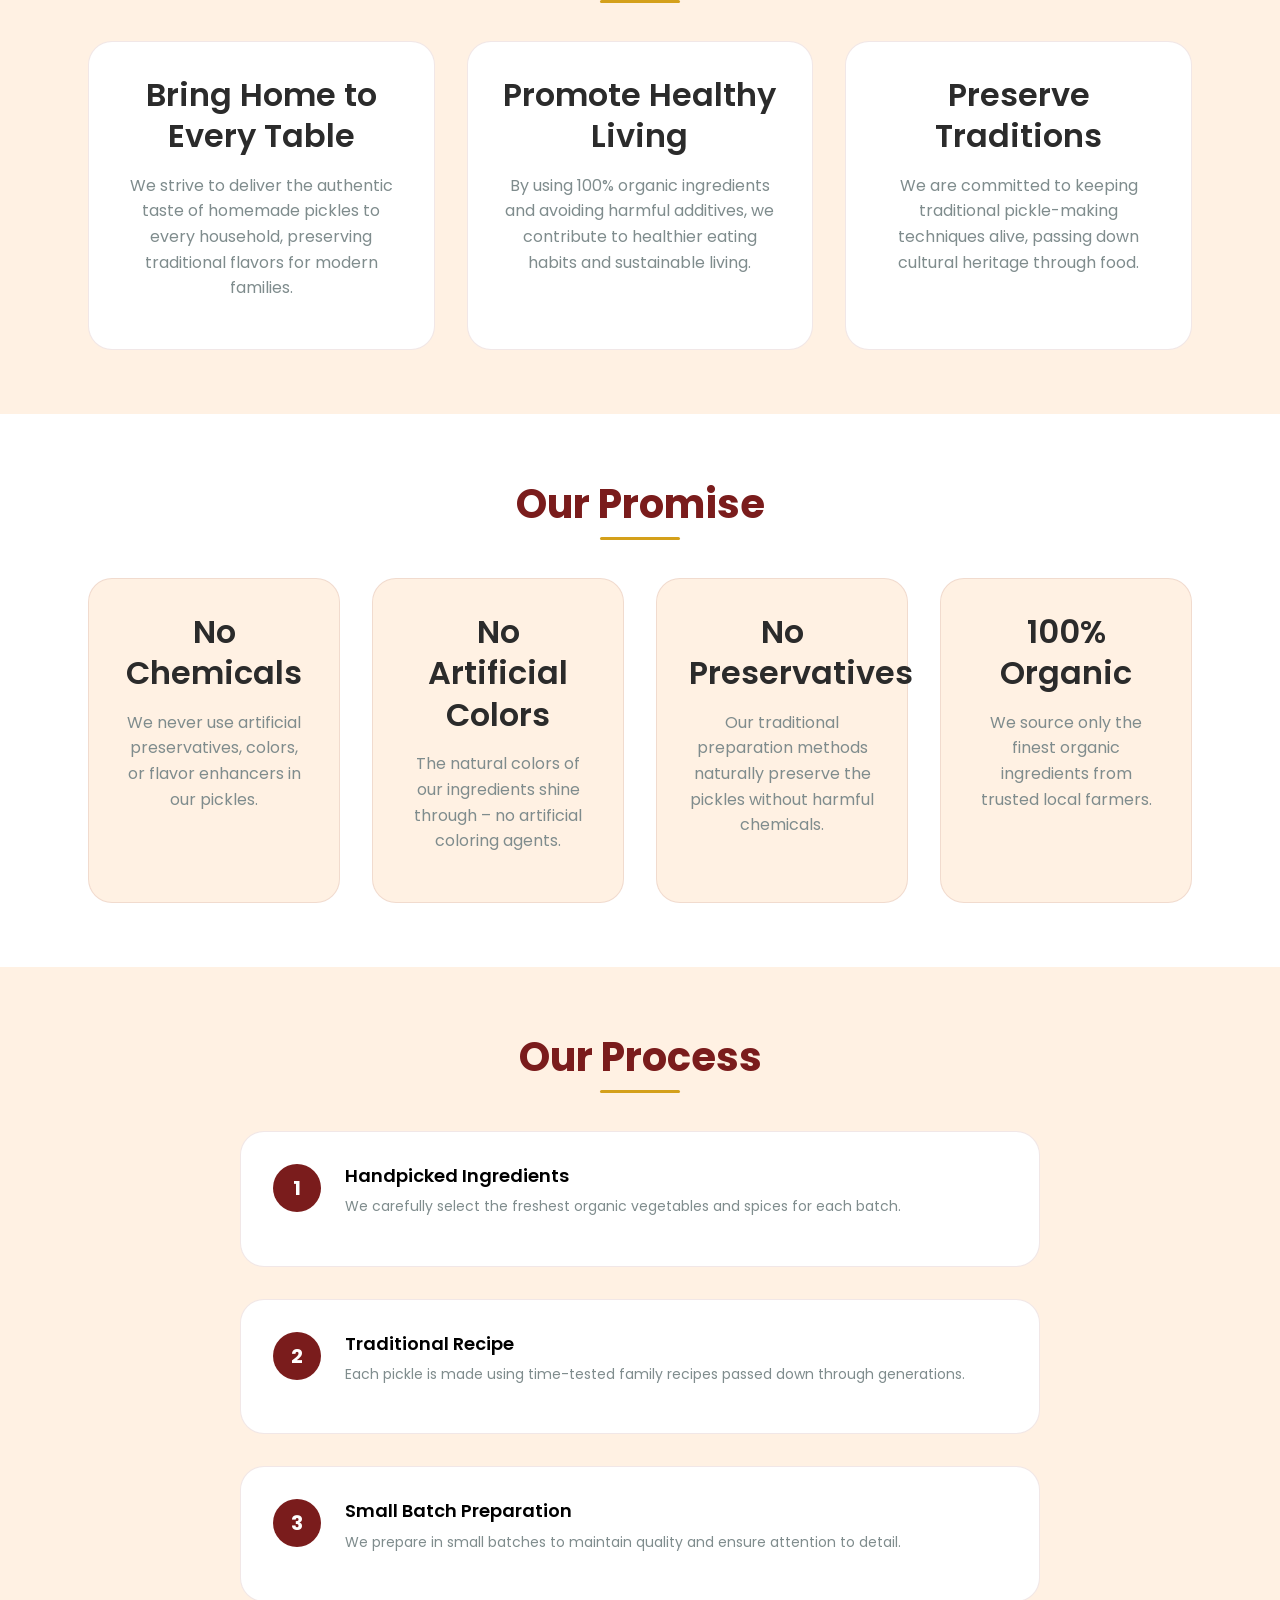
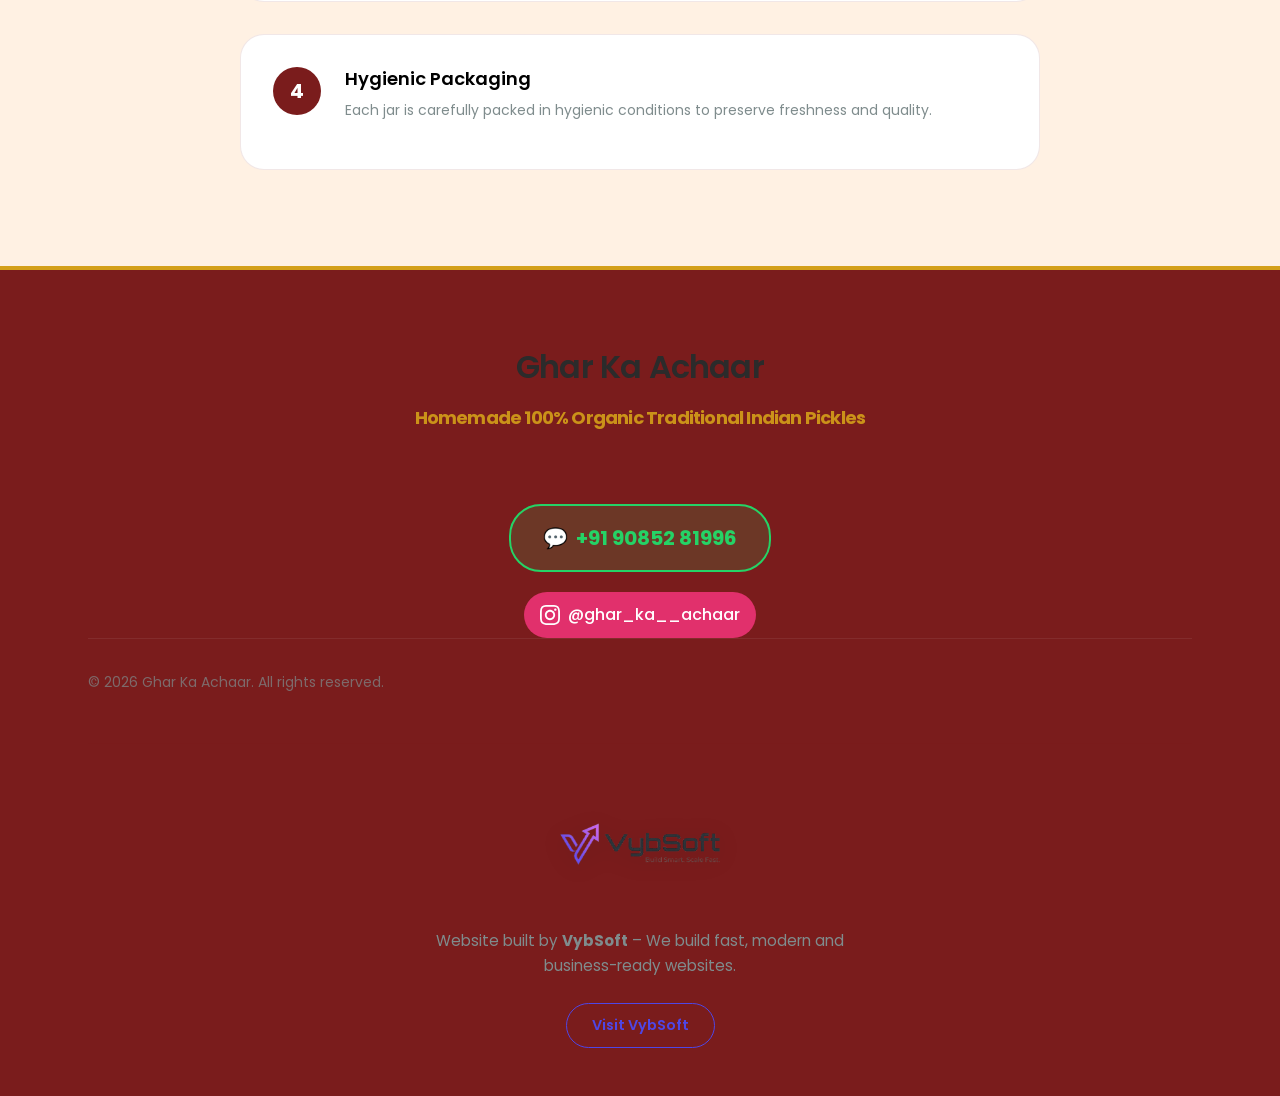
==== commit 54b48728: "Final Commit" ====
--- a/about.html
+++ b/about.html
@@ -108,8 +108,7 @@
                 <h2 class="section-title">Our Story</h2>
                 <div class="about-story">
                     <div class="about-logo">
-                        <img src="assets/icons/Main_Logo.png" alt="Ghar Ka Achaar Logo"
-                            style="width: 150px; margin: 0 auto 2rem; display: block;">
+                        <img src="assets/icons/Main_Logo.png" alt="Ghar Ka Achaar Logo">
                     </div>
                     <div class="story-text">
                         <p>Ghar Ka Achaar is more than just a business – it's a tradition passed down through
@@ -231,17 +230,18 @@
                 </div>
 
                 <div class="footer-contact">
-                    <a href="https://wa.me/919085281996" class="whatsapp-number" target="_blank"
-                        style="text-decoration: none; color: inherit; display: block; margin-bottom: 10px;">
+                    <a href="https://wa.me/919085281996" class="whatsapp-number" target="_blank">
                         💬 <strong>+91 90852 81996</strong>
                     </a>
-                    <a href="https://www.instagram.com/ghar_ka__achaar/" target="_blank" class="instagram-btn">
-                        <svg class="instagram-icon" viewBox="0 0 24 24">
-                            <path
-                                d="M12 2.163c3.204 0 3.584.012 4.85.07 3.252.148 4.771 1.691 4.919 4.919.058 1.265.069 1.645.069 4.849 0 3.205-.012 3.584-.069 4.849-.149 3.225-1.664 4.771-4.919 4.919-1.266.058-1.644.07-4.85.07-3.204 0-3.584-.012-4.849-.07-3.26-.149-4.771-1.699-4.919-4.92-.058-1.265-.07-1.644-.07-4.849 0-3.204.013-3.583.07-4.849.149-3.227 1.664-4.771 4.919-4.919 1.266-.057 1.645-.069 4.849-.069zm0-2.163c-3.259 0-3.667.014-4.947.072-4.358.2-6.78 2.618-6.98 6.98-.059 1.281-.073 1.689-.073 4.948 0 3.259.014 3.668.072 4.948.2 4.358 2.618 6.78 6.98 6.98 1.281.058 1.689.072 4.948.072 3.259 0 3.668-.014 4.948-.072 4.354-.2 6.782-2.618 6.979-6.98.059-1.28.073-1.689.073-4.948 0-3.259-.014-3.667-.072-4.947-.196-4.354-2.617-6.78-6.979-6.98-1.281-.059-1.69-.073-4.949-.073zm0 5.838c-3.403 0-6.162 2.759-6.162 6.162s2.759 6.163 6.162 6.163 6.162-2.759 6.162-6.163-2.759-6.162-6.162-6.162zm0 10.162c-2.209 0-4-1.79-4-4s1.791-4 4-4 4 1.791 4 4-1.791 4-4 4zm6.406-11.845c-.796 0-1.441.645-1.441 1.44s.645 1.44 1.441 1.44c.795 0 1.439-.645 1.439-1.44s-.644-1.44-1.439-1.44z" />
-                        </svg>
-                        Follow us on Instagram
-                    </a>
+                    <div class="social-links">
+                        <a href="https://www.instagram.com/ghar_ka__achaar/" target="_blank" class="instagram-btn">
+                            <svg class="instagram-icon" viewBox="0 0 24 24">
+                                <path
+                                    d="M12 2.163c3.204 0 3.584.012 4.85.07 3.252.148 4.771 1.691 4.919 4.919.058 1.265.069 1.645.069 4.849 0 3.205-.012 3.584-.069 4.849-.149 3.225-1.664 4.771-4.919 4.919-1.266.058-1.644.07-4.85.07-3.204 0-3.584-.012-4.849-.07-3.26-.149-4.771-1.699-4.919-4.92-.058-1.265-.07-1.644-.07-4.849 0-3.204.013-3.583.07-4.849.149-3.227 1.664-4.771 4.919-4.919 1.266-.057 1.645-.069 4.849-.069zm0-2.163c-3.259 0-3.667.014-4.947.072-4.358.2-6.78 2.618-6.98 6.98-.059 1.281-.073 1.689-.073 4.948 0 3.259.014 3.668.072 4.948.2 4.358 2.618 6.78 6.98 6.98 1.281.058 1.689.072 4.948.072 3.259 0 3.668-.014 4.948-.072 4.354-.2 6.782-2.618 6.979-6.98.059-1.28.073-1.689.073-4.948 0-3.259-.014-3.667-.072-4.947-.196-4.354-2.617-6.78-6.979-6.98-1.281-.059-1.69-.073-4.949-.073zm0 5.838c-3.403 0-6.162 2.759-6.162 6.162s2.759 6.163 6.162 6.163 6.162-2.759 6.162-6.163-2.759-6.162-6.162-6.162zm0 10.162c-2.209 0-4-1.79-4-4s1.791-4 4-4 4 1.791 4 4-1.791 4-4 4zm6.406-11.845c-.796 0-1.441.645-1.441 1.44s.645 1.44 1.441 1.44c.795 0 1.439-.645 1.439-1.44s-.644-1.44-1.439-1.44z" />
+                            </svg>
+                            @ghar_ka__achaar
+                        </a>
+                    </div>
                 </div>
             </div>
 
--- a/css/style.css
+++ b/css/style.css
@@ -60,6 +60,9 @@
     font-size: 16px;
     -webkit-font-smoothing: antialiased;
     -moz-osx-font-smoothing: grayscale;
+    margin: 0;
+    padding: 0;
+    overflow-x: hidden;
 }
 
 /* Container */
@@ -67,7 +70,7 @@
     width: 100%;
     max-width: 1200px;
     margin: 0 auto;
-    padding: 0 20px;
+    padding: 0 16px;
 }
 
 /* Grid System */
@@ -744,8 +747,8 @@
 }
 
 /* Sections Global Styling */
-section {
-    padding: 60px 20px;
+section, .section {
+    padding: 40px 16px;
 }
 
 .pl-0 {
@@ -2022,8 +2025,9 @@
 .social-links {
     display: flex;
     align-items: center;
+    justify-content: center;
     gap: 12px;
-    margin-top: 10px;
+    margin-top: 20px;
 }
 
 .social-link {
@@ -2070,6 +2074,21 @@
     border-radius: 1.5rem;
     border: 1px solid var(--border-light);
 }
+
+/* About Page Specific Styles */
+.about-logo img {
+    width: 150px;
+    margin: 0 auto 2rem;
+    display: block;
+}
+
+@media (max-width: 768px) {
+    .about-logo img {
+        width: 120px;
+        margin-bottom: 1.5rem;
+    }
+}
+
 
 .instagram-section h3 {
     margin-bottom: 1rem;
@@ -5146,21 +5165,22 @@
 }
 
 .vybsoft-link {
-    color: var(--primary-maroon);
+    color: #4f46e5;
     font-weight: 600;
     text-decoration: none;
     display: inline-block;
     padding: 10px 25px;
-    border: 1.5px solid var(--primary-maroon);
+    border: 1.5px solid #4f46e5;
     border-radius: 50px;
     transition: all 0.3s ease;
     font-size: 0.9rem;
 }
 
 .vybsoft-link:hover {
-    background: var(--primary-maroon);
+    background: #4f46e5;
     color: #fff;
     transform: translateY(-2px);
+    box-shadow: 0 5px 15px rgba(79, 70, 229, 0.2);
 }
 
 /* Contact Page VybSoft CTA Section */
@@ -5202,33 +5222,110 @@
 
 .vybsoft-visit-btn {
     display: inline-block;
-    background: var(--primary-maroon);
+    background: linear-gradient(135deg, #6366f1 0%, #4f46e5 100%);
     color: #fff !important;
     padding: 16px 45px;
     border-radius: 50px;
     font-weight: 600;
     text-decoration: none;
     transition: all 0.3s cubic-bezier(0.4, 0, 0.2, 1);
-    box-shadow: 0 8px 20px rgba(122, 28, 28, 0.2);
+    box-shadow: 0 8px 20px rgba(79, 70, 229, 0.25);
 }
 
 .vybsoft-visit-btn:hover {
-    background: var(--secondary-gold);
+    background: linear-gradient(135deg, #4f46e5 0%, #3730a3 100%);
     transform: translateY(-3px);
-    box-shadow: 0 12px 30px rgba(212, 160, 26, 0.4);
+    box-shadow: 0 12px 30px rgba(79, 70, 229, 0.4);
 }
 
 @media (max-width: 768px) {
+    .header {
+        display: flex;
+        justify-content: space-between;
+        align-items: center;
+        padding: 10px 16px;
+        height: auto;
+    }
+
+    .nav-inner {
+        padding: 0;
+        height: auto;
+    }
+
+    .nav-links {
+        display: none !important;
+    }
+
+    .hero {
+        width: 100%;
+        padding: 40px 16px;
+        text-align: center;
+        min-height: auto;
+    }
+
+    .hero-title {
+        font-size: 26px !important;
+        margin-bottom: 10px;
+    }
+
+    .hero-tagline {
+        font-size: 14px;
+        margin-bottom: 20px;
+    }
+
+    .hero .cta-button {
+        width: 100%;
+        max-width: 280px;
+        margin: 0 auto;
+        padding: 12px 20px;
+        font-size: 14px;
+    }
+
+    .popular-grid, .products-grid, .cards {
+        display: flex;
+        flex-direction: column;
+        gap: 20px;
+    }
+
+    .popular-card, .product-card, .card {
+        width: 100%;
+        margin: 0 auto;
+    }
+
+    .quantity-options-grid, .quantity-options {
+        display: flex;
+        gap: 10px;
+        flex-wrap: wrap;
+    }
+
+    .quantity-btn, .quantity-options button {
+        flex: 1;
+        padding: 8px;
+        font-size: 13px;
+        min-width: 80px;
+    }
+
+    .custom-qty-row, .custom-btn {
+        width: 100%;
+    }
+
+    .custom-quantity-btn {
+        width: 100%;
+    }
+
+    h1 {
+        font-size: 26px !important;
+    }
+
+    h2 {
+        font-size: 22px !important;
+    }
+
+    p {
+        font-size: 14px;
+    }
+
     .container {
-        padding: 0 15px;
-    }
-
-    .hero {
-        padding: 60px 15px;
-    }
-
-    .contact-vybsoft-cta {
-        margin: 40px 15px 30px;
-        padding: 50px 20px;
-    }
-}
+        padding: 0 16px;
+    }
+}
